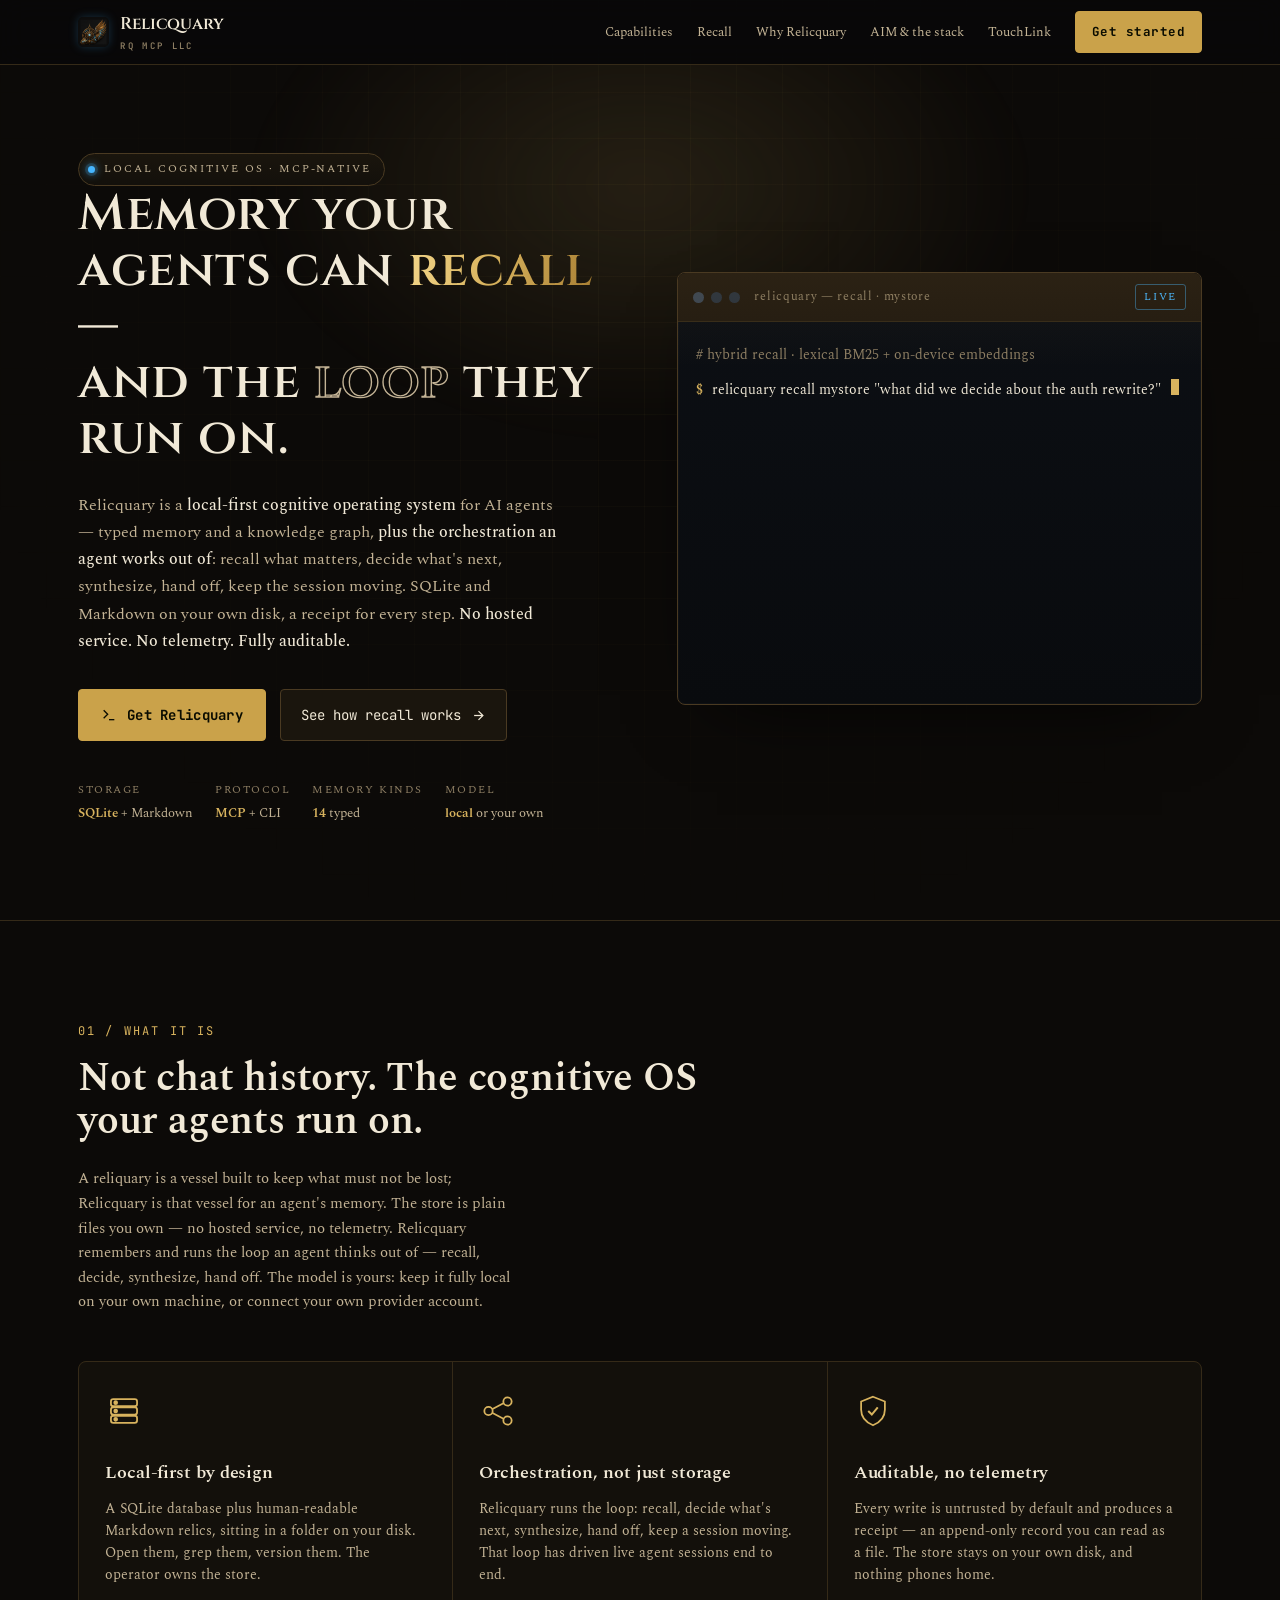
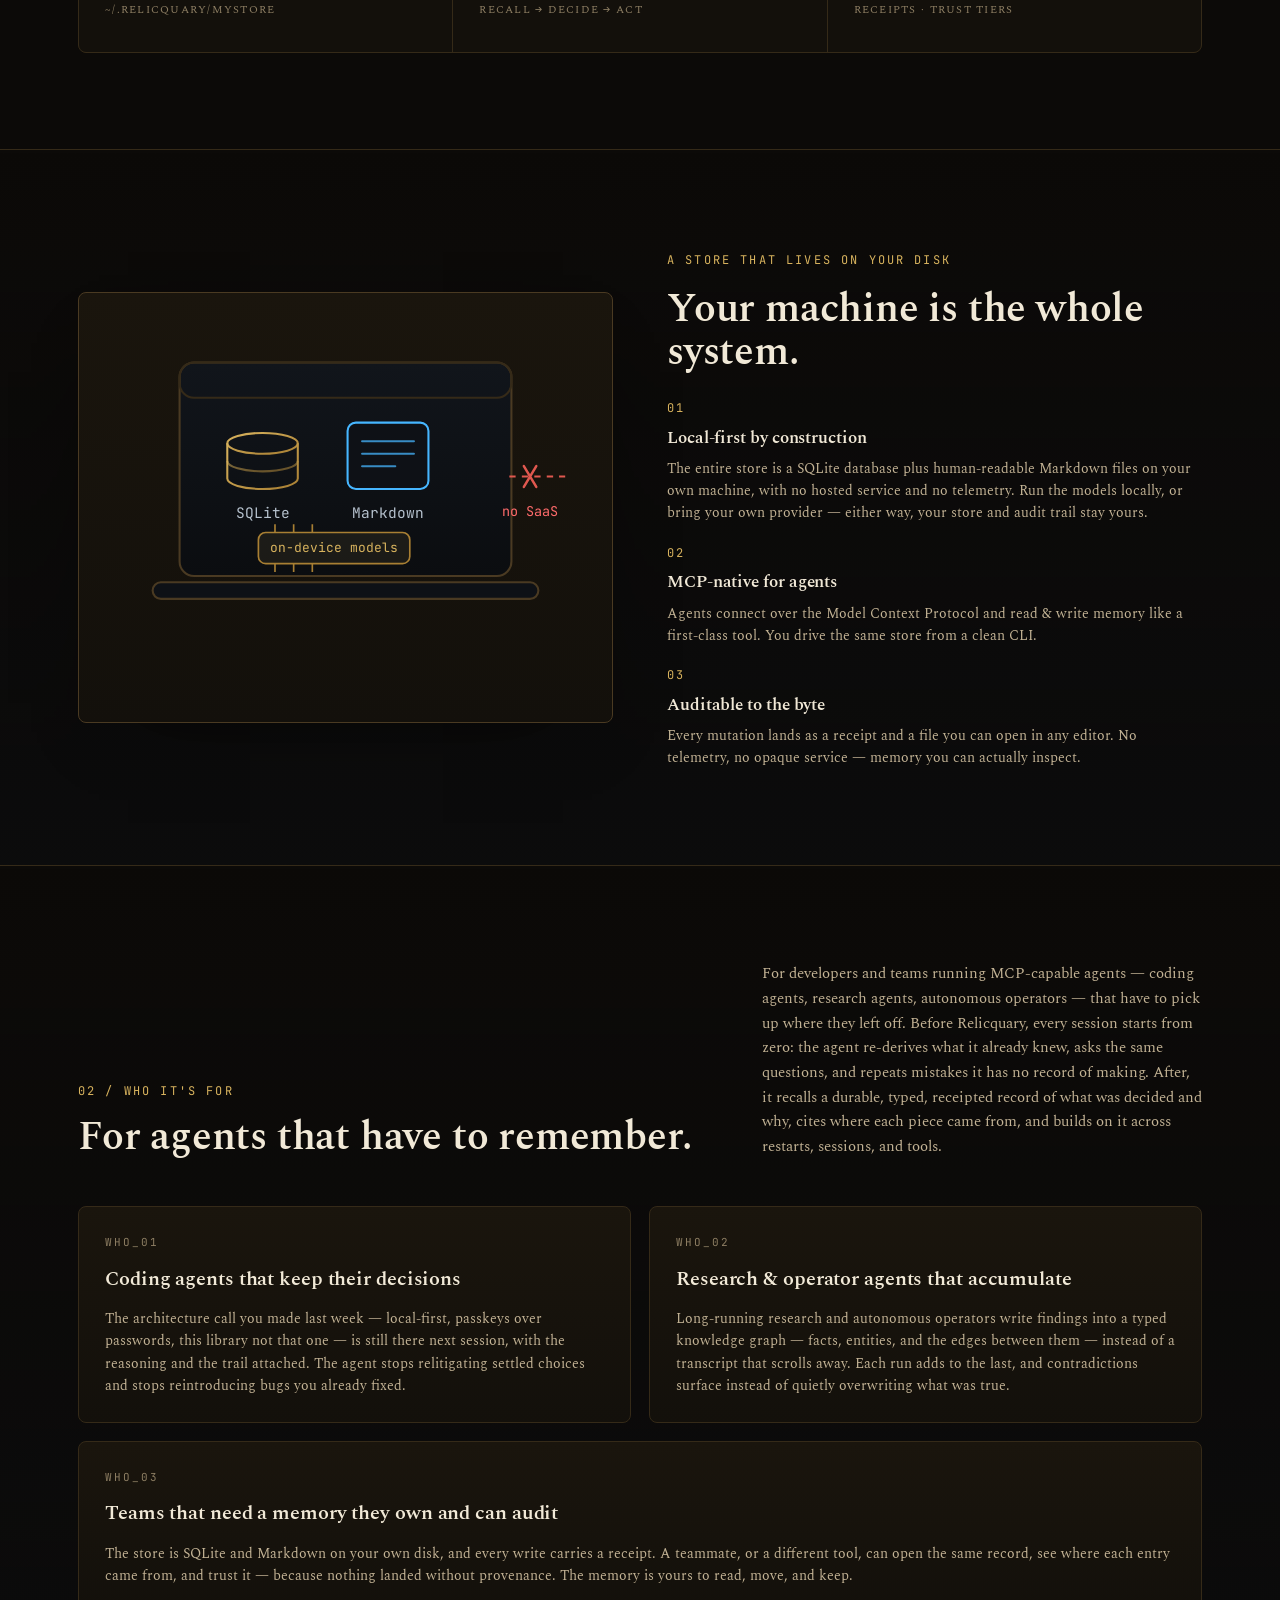
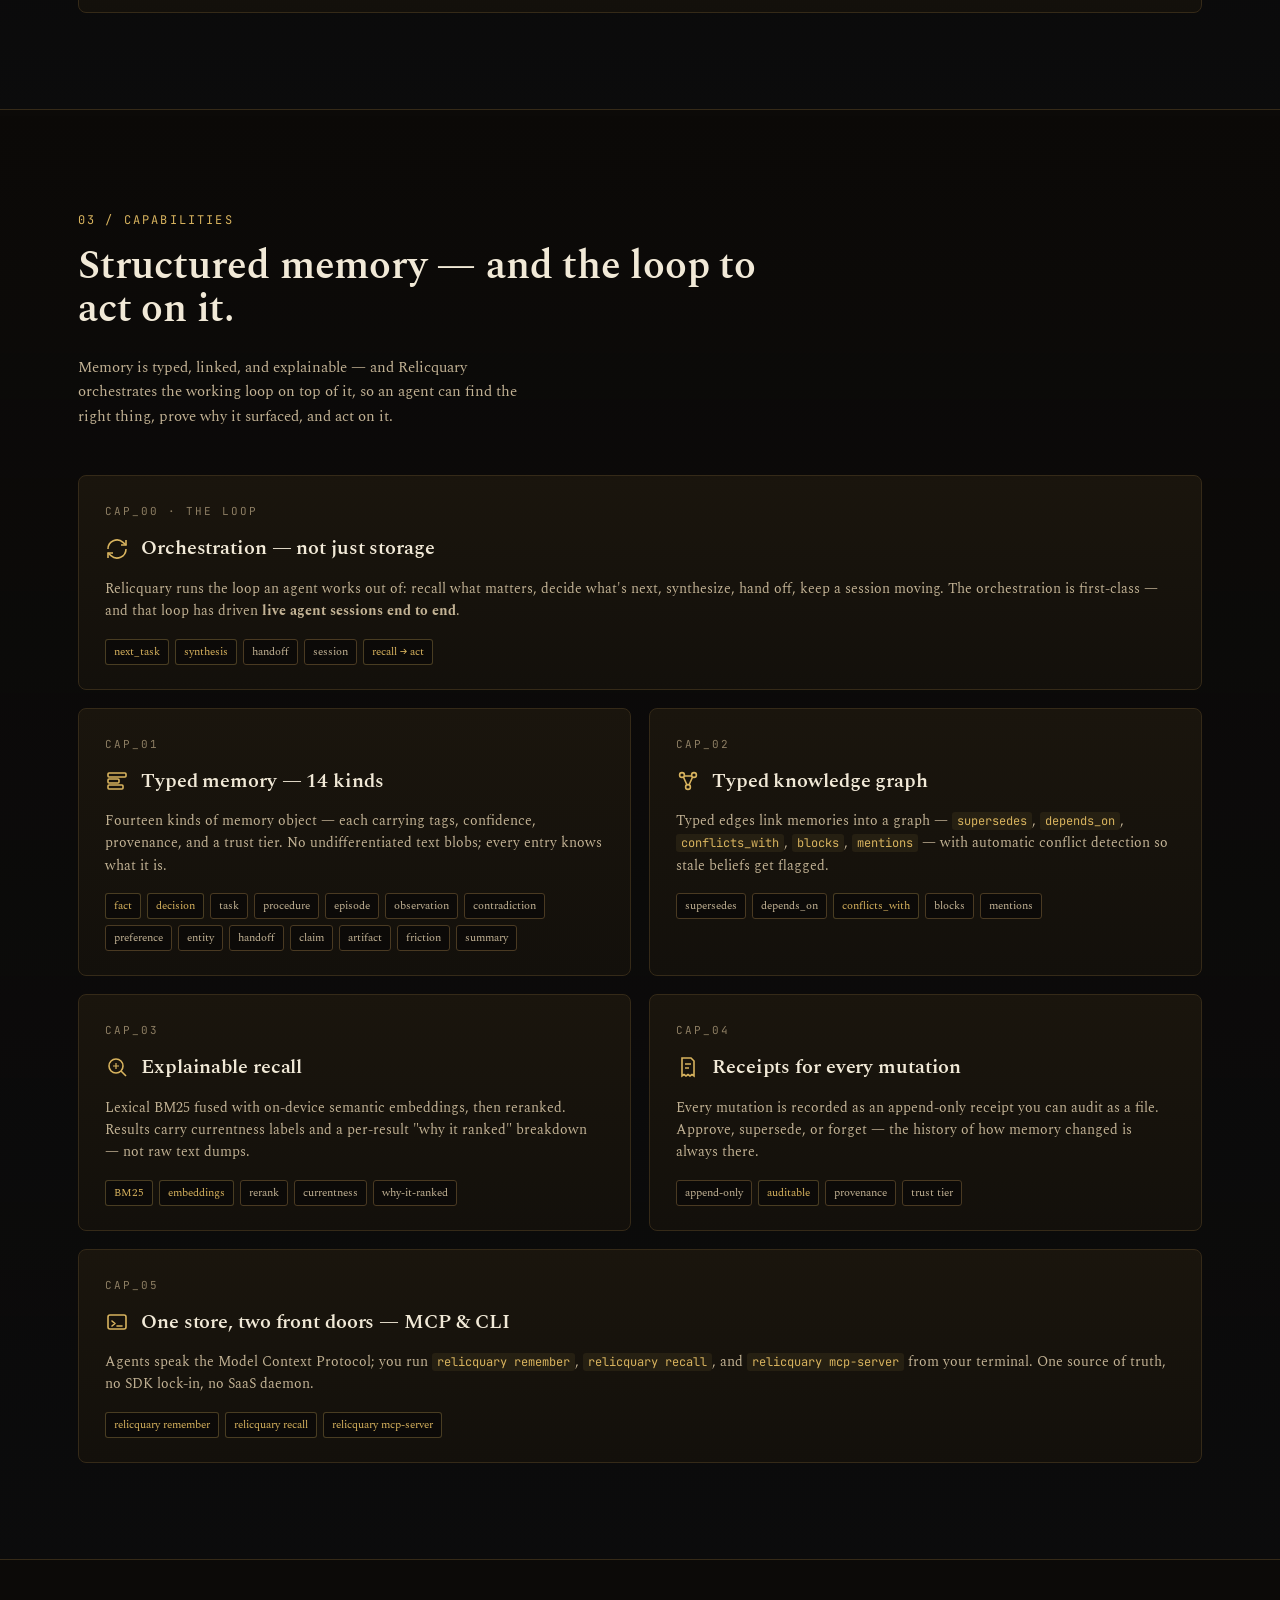
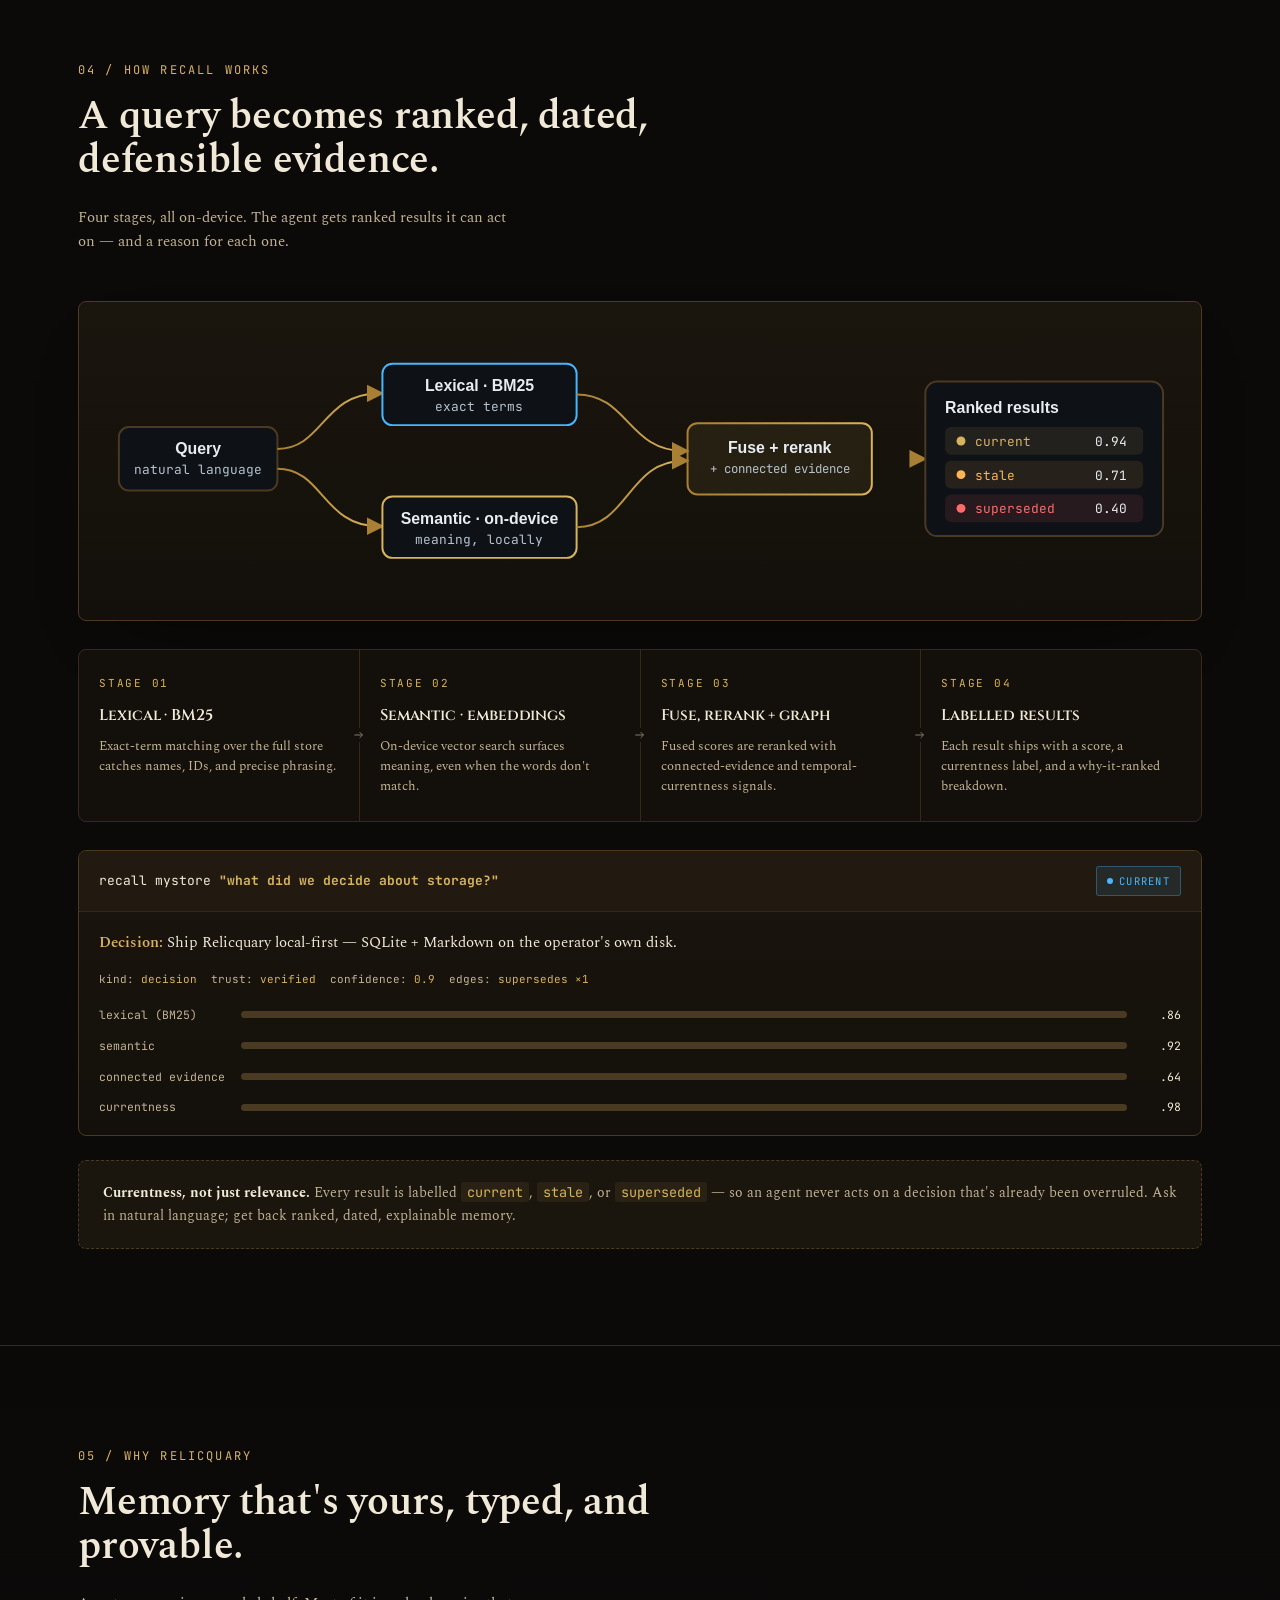
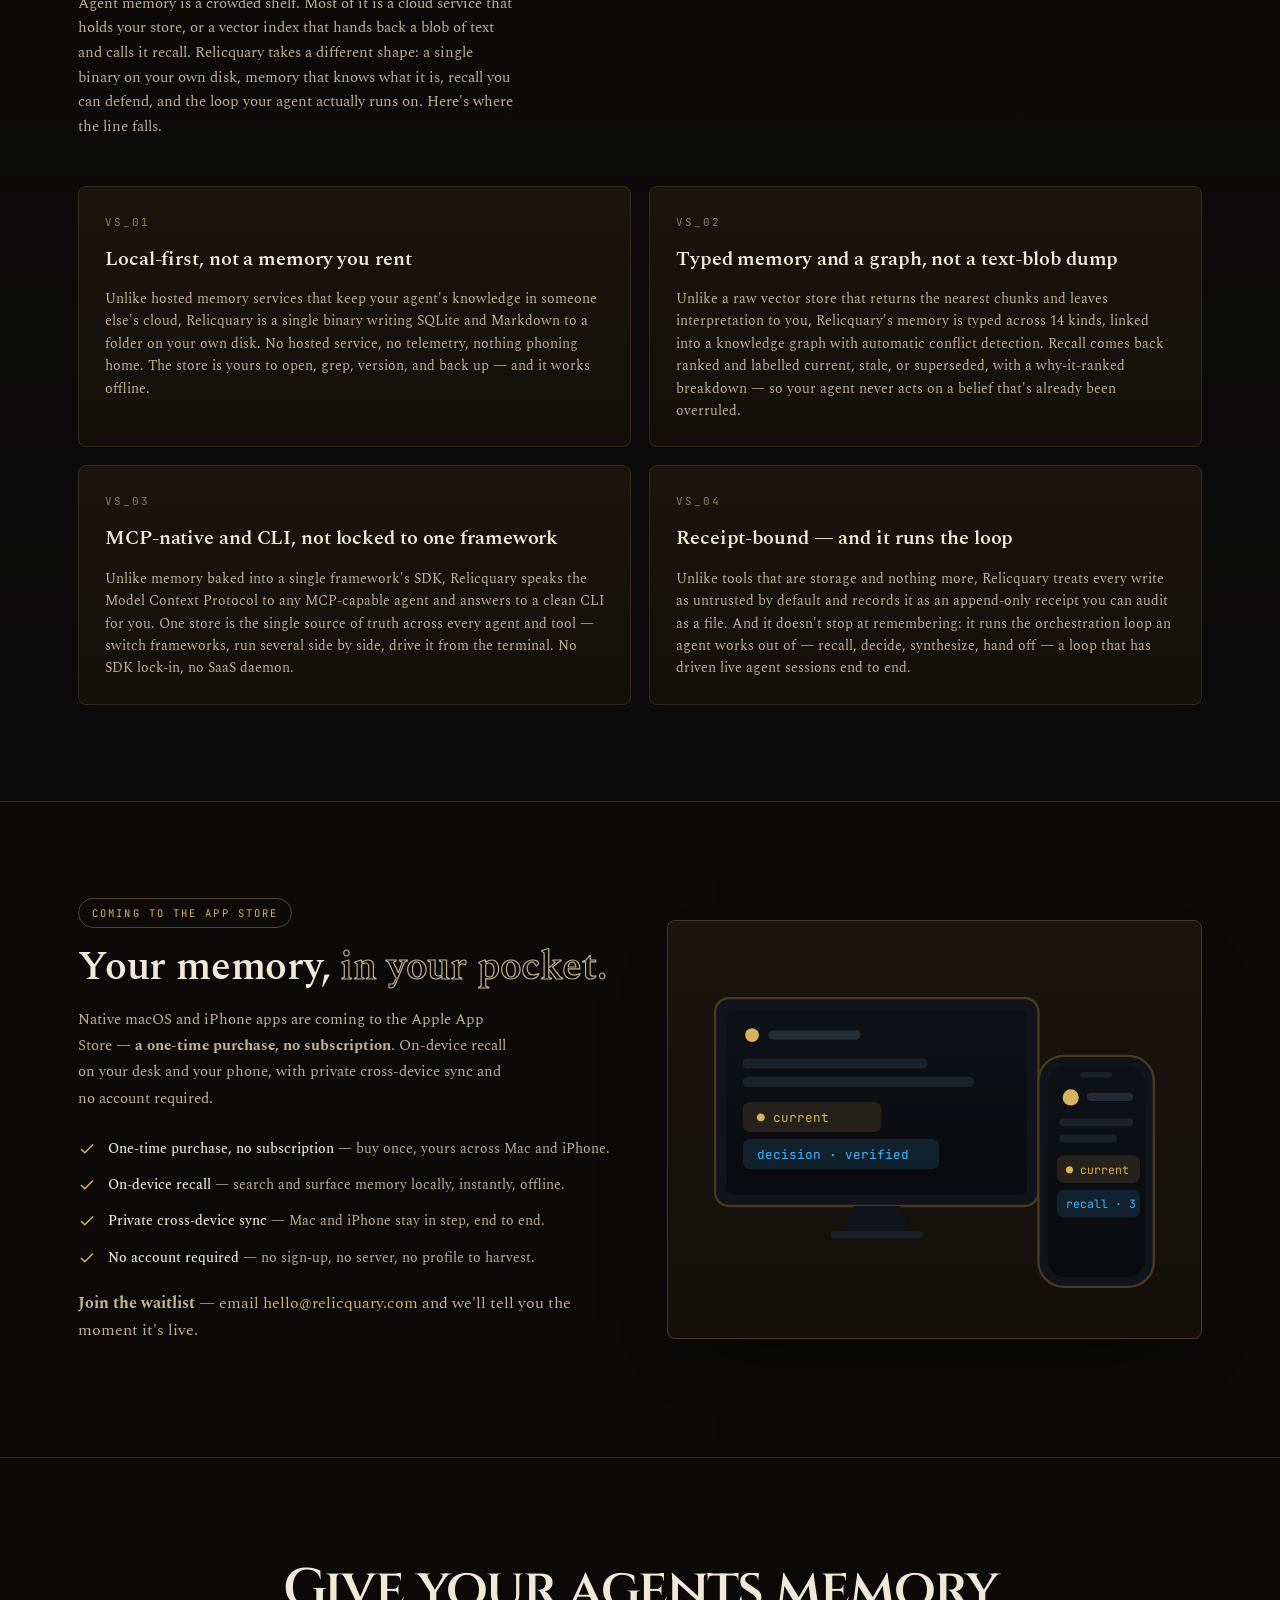
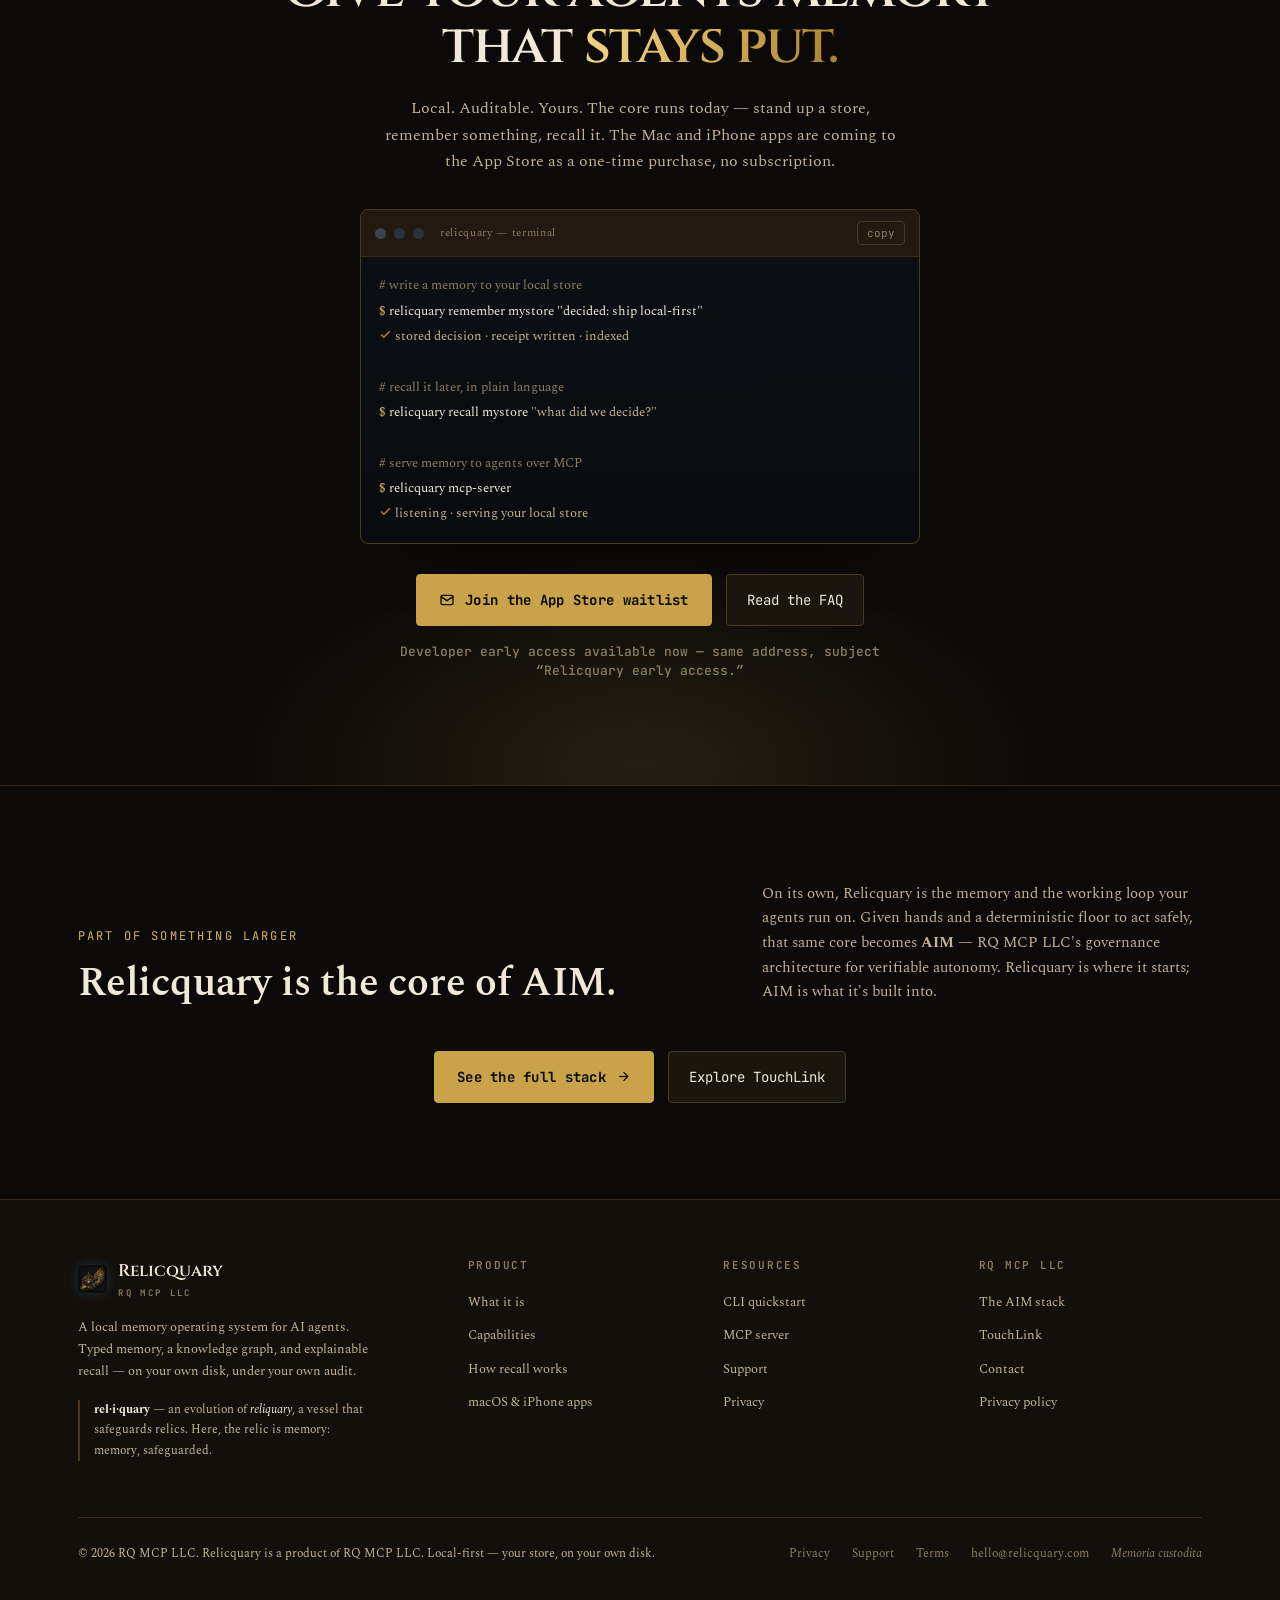
==== index.html @ d31cc499 "Reorder relicquary.com nav — AIM & the stack above TouchLink (matches footer ordering) Co-Authored-B" ====
<!DOCTYPE html>
<html lang="en" class="no-js">
<head>
<meta charset="UTF-8" />
<meta name="viewport" content="width=device-width, initial-scale=1.0" />
<title>Relicquary — local-first memory OS for agents | RQ MCP</title>
<meta name="description" content="Durable typed memory, a knowledge graph, and the orchestration an agent works out of — stored as SQLite and Markdown on your own machine. By RQ MCP LLC." />
<meta name="theme-color" content="#070809" />
<link rel="canonical" href="https://relicquary.com/" />
<meta property="og:type" content="website" />
<meta property="og:url" content="https://relicquary.com/" />
<meta property="og:title" content="Relicquary — local-first memory OS for AI agents" />
<meta property="og:description" content="Typed memory, a knowledge graph, and explainable recall an agent works out of — on your own disk, under your own audit. Coming to the App Store." />
<meta property="og:image" content="https://relicquary.com/assets/brand/og-card.png" />
<meta name="twitter:card" content="summary_large_image" />
<link rel="icon" href="assets/brand/favicon.ico" sizes="any" />
<link rel="icon" type="image/png" href="assets/brand/favicon-32.png" sizes="32x32" />
<link rel="apple-touch-icon" href="assets/brand/apple-touch-icon.png" />
<link rel="preconnect" href="https://fonts.googleapis.com" />
<link rel="preconnect" href="https://fonts.gstatic.com" crossorigin />
<link href="https://fonts.googleapis.com/css2?family=Cinzel:wght@500;600;700&family=Spectral:wght@400;500;600;700&family=JetBrains+Mono:wght@400;500;600;700&display=swap" rel="stylesheet" />
<link rel="stylesheet" href="assets/styles.css" />
<script>document.documentElement.className = document.documentElement.className.replace('no-js','js');</script>
</head>
<body>

<a href="#main" class="skip">Skip to content</a>

<!-- ===== shared inline SVG gradient defs (dark palette) ===== -->
<svg width="0" height="0" style="position:absolute" aria-hidden="true" focusable="false">
  <defs>
    <linearGradient id="signalLine" x1="0" y1="0" x2="1" y2="1">
      <stop offset="0" stop-color="#d8b35e"/><stop offset="1" stop-color="#a87f33"/>
    </linearGradient>
    <linearGradient id="markG" x1="3" y1="3" x2="29" y2="29" gradientUnits="userSpaceOnUse">
      <stop stop-color="#d8b35e"/><stop offset="1" stop-color="#a87f33"/>
    </linearGradient>
  </defs>
</svg>

<!-- NAV -->
<header class="nav" id="topnav">
  <div class="nav-inner">
    <a class="brand" href="index.html" aria-label="Relicquary home">
      <img class="mark" src="assets/brand/relicquary-mark.png" alt="" />
      <span>Relicquary<small>RQ MCP LLC</small></span>
    </a>
    <nav class="nav-links" id="navlinks" aria-label="Primary">
      <a href="#caps">Capabilities</a>
      <a href="#recall">Recall</a>
      <a href="#why">Why Relicquary</a>
      <a href="stack.html">AIM &amp; the stack</a>
      <a href="touchlink.html">TouchLink</a>
      <a class="nav-cta" href="#cta">Get started</a>
    </nav>
    <button class="nav-toggle" aria-label="Toggle menu" aria-expanded="false" aria-controls="navlinks" id="navToggle">
      <svg width="18" height="18" viewBox="0 0 24 24" fill="none" stroke="currentColor" stroke-width="2" aria-hidden="true"><line x1="3" y1="7" x2="21" y2="7"/><line x1="3" y1="12" x2="21" y2="12"/><line x1="3" y1="17" x2="21" y2="17"/></svg>
    </button>
  </div>
</header>

<main id="main">

<!-- HERO (rendered visible immediately — not gated by scroll-reveal) -->
<header class="hero">
  <div class="hero-glow" aria-hidden="true"></div>
  <div class="wrap hero-grid">
    <div class="hero-copy">
      <div class="eyebrow"><span class="dot" aria-hidden="true"></span><span>Local cognitive OS · MCP-native</span></div>
      <h1 class="hero-title">Memory your agents can <span class="signal">recall</span> —<br>and the <span class="stroke">loop</span> they run on.</h1>
      <p class="hero-sub">Relicquary is a <b>local-first cognitive operating system</b> for AI agents — typed memory and a knowledge graph, <b>plus the orchestration an agent works out of</b>: recall what matters, decide what's next, synthesize, hand off, keep the session moving. SQLite and Markdown on your own disk, a receipt for every step. <b>No hosted service. No telemetry. Fully auditable.</b></p>
      <div class="hero-actions">
        <a class="btn-primary" href="#cta">
          <svg width="16" height="16" viewBox="0 0 24 24" fill="none" stroke="currentColor" stroke-width="2" aria-hidden="true"><polyline points="4 17 10 11 4 5"/><line x1="12" y1="19" x2="20" y2="19"/></svg>
          Get Relicquary
        </a>
        <a class="btn-ghost" href="#recall">
          See how recall works
          <svg width="15" height="15" viewBox="0 0 24 24" fill="none" stroke="currentColor" stroke-width="2" aria-hidden="true"><line x1="5" y1="12" x2="19" y2="12"/><polyline points="12 5 19 12 12 19"/></svg>
        </a>
      </div>
      <div class="hero-meta">
        <div class="item"><span class="k">Storage</span><span class="v"><b>SQLite</b> + Markdown</span></div>
        <div class="item"><span class="k">Protocol</span><span class="v"><b>MCP</b> + CLI</span></div>
        <div class="item"><span class="k">Memory kinds</span><span class="v"><b>14</b> typed</span></div>
        <div class="item"><span class="k">Model</span><span class="v"><b>local</b> or your own</span></div>
      </div>
    </div>

    <!-- INTERACTIVE TERMINAL -->
    <div class="terminal" role="img" aria-label="A live demonstration: the command 'relicquary recall' runs a natural-language query, then ranked typed-memory results appear with relevance scores, currentness labels, and a why-it-ranked breakdown.">
      <div class="term-bar">
        <div class="term-dots" aria-hidden="true"><i></i><i></i><i></i></div>
        <span class="term-title">relicquary — recall · mystore</span>
        <span class="term-tag">live</span>
      </div>
      <div class="term-body">
        <div class="term-comment"># hybrid recall · lexical BM25 + on-device embeddings</div>
        <div class="term-line"><span class="prompt">$</span><span class="cmd" id="typedCmd"></span><span class="cursor" id="cursor" aria-hidden="true"></span></div>
        <div class="results" id="results" aria-live="polite"></div>
      </div>
    </div>
  </div>
</header>

<!-- WHAT IT IS -->
<section class="whatis" id="whatis">
  <div class="wrap">
    <div class="sec-head reveal">
      <div>
        <span class="index">01 / WHAT IT IS</span>
        <h2>Not chat history. The cognitive OS your agents run on.</h2>
      </div>
      <p>A reliquary is a vessel built to keep what must not be lost; Relicquary is that vessel for an agent's memory. The store is plain files you own — no hosted service, no telemetry. Relicquary remembers and runs the loop an agent thinks out of — recall, decide, synthesize, hand off. The model is yours: keep it fully local on your own machine, or connect your own provider account.</p>
    </div>
    <div class="pillars reveal">
      <div class="pillar">
        <svg class="ic" viewBox="0 0 32 32" fill="none" stroke="currentColor" stroke-width="1.5" aria-hidden="true">
          <rect x="5" y="6" width="22" height="6" rx="2"/><rect x="5" y="13" width="22" height="6" rx="2"/><rect x="5" y="20" width="22" height="6" rx="2"/>
          <circle cx="9" cy="9" r="1.2" fill="currentColor"/><circle cx="9" cy="16" r="1.2" fill="currentColor"/><circle cx="9" cy="23" r="1.2" fill="currentColor"/>
        </svg>
        <h3>Local-first by design</h3>
        <p>A SQLite database plus human-readable Markdown relics, sitting in a folder on your disk. Open them, grep them, version them. The operator owns the store.</p>
        <span class="tag">~/.relicquary/mystore</span>
      </div>
      <div class="pillar">
        <svg class="ic" viewBox="0 0 32 32" fill="none" stroke="currentColor" stroke-width="1.5" aria-hidden="true">
          <circle cx="8" cy="16" r="3.5"/><circle cx="24" cy="8" r="3.5"/><circle cx="24" cy="24" r="3.5"/>
          <path d="M11 14.5 L21 9.2 M11 17.5 L21 22.8"/>
        </svg>
        <h3>Orchestration, not just storage</h3>
        <p>Relicquary runs the loop: recall, decide what's next, synthesize, hand off, keep a session moving. That loop has driven live agent sessions end to end.</p>
        <span class="tag">recall → decide → act</span>
      </div>
      <div class="pillar">
        <svg class="ic" viewBox="0 0 32 32" fill="none" stroke="currentColor" stroke-width="1.5" aria-hidden="true">
          <path d="M16 4 L26 8 V15 C26 22 21 26 16 28 C11 26 6 22 6 15 V8 Z"/>
          <path d="M12 16 l3 3 l5 -6" stroke-width="1.7"/>
        </svg>
        <h3>Auditable, no telemetry</h3>
        <p>Every write is untrusted by default and produces a receipt — an append-only record you can read as a file. The store stays on your own disk, and nothing phones home.</p>
        <span class="tag">receipts · trust tiers</span>
      </div>
    </div>
  </div>
</section>

<!-- LOCAL-FIRST DIAGRAM (adapted from v4 "everything stays on your machine") -->
<section class="local" id="local">
  <div class="wrap">
    <div class="local-grid">
      <div class="reveal">
        <div class="diagram-card">
          <svg viewBox="0 0 460 360" role="img" aria-labelledby="machine-t machine-d">
            <title id="machine-t">Everything stays on your machine</title>
            <desc id="machine-d">A diagram of one laptop containing the SQLite database, Markdown relics, and on-device models, with the connection to the cloud severed — nothing leaves the device.</desc>
            <defs>
              <linearGradient id="lapDark" x1="0" y1="0" x2="0" y2="1">
                <stop offset="0" stop-color="#11151b"/><stop offset="1" stop-color="#0b0d10"/>
              </linearGradient>
            </defs>
            <!-- laptop -->
            <rect x="70" y="40" width="320" height="206" rx="14" fill="url(#lapDark)" stroke="var(--line-2)" stroke-width="2"/>
            <rect x="70" y="40" width="320" height="34" rx="14" fill="none" stroke="var(--line)" stroke-width="2"/>
            <rect x="44" y="252" width="372" height="16" rx="8" fill="#0e1116" stroke="var(--line-2)" stroke-width="2"/>
            <!-- DB -->
            <g>
              <ellipse cx="150" cy="118" rx="34" ry="10" fill="none" stroke="url(#signalLine)" stroke-width="2"/>
              <path d="M116 118v34c0 5.5 15 10 34 10s34-4.5 34-10v-34" fill="none" stroke="url(#signalLine)" stroke-width="2"/>
              <path d="M116 135c0 5.5 15 10 34 10s34-4.5 34-10" fill="none" stroke="url(#signalLine)" stroke-width="2" opacity=".55"/>
              <text x="150" y="190" text-anchor="middle" font-family="JetBrains Mono, monospace" font-size="14" fill="#b6c2ce">SQLite</text>
            </g>
            <!-- Markdown -->
            <g>
              <rect x="232" y="98" width="78" height="64" rx="8" fill="#0e1116" stroke="var(--cyan)" stroke-width="2"/>
              <path d="M246 116h50M246 128h50M246 140h32" stroke="var(--cyan)" stroke-width="2" stroke-linecap="round" opacity=".75"/>
              <text x="271" y="190" text-anchor="middle" font-family="JetBrains Mono, monospace" font-size="14" fill="#b6c2ce">Markdown</text>
            </g>
            <!-- model chip -->
            <g>
              <rect x="146" y="204" width="146" height="30" rx="7" fill="rgba(216,179,94,.08)" stroke="var(--signal-dim)" stroke-width="1.6"/>
              <path d="M162 204v-8M180 204v-8M198 204v-8M162 234v8M180 234v8M198 234v8" stroke="var(--signal-dim)" stroke-width="1.6"/>
              <text x="219" y="223" text-anchor="middle" font-family="JetBrains Mono, monospace" font-size="12.5" fill="#d8b35e">on-device models</text>
            </g>
            <!-- severed cloud connection -->
            <g>
              <path d="M388 150c40 0 40 0 56 0" stroke="var(--red)" stroke-width="2" stroke-dasharray="6 6"/>
              <path d="M414 140l-12 20M402 140l12 20" stroke="var(--red)" stroke-width="2.4" stroke-linecap="round"/>
              <text x="408" y="188" text-anchor="middle" font-family="JetBrains Mono, monospace" font-size="13" fill="#ff6b6b">no SaaS</text>
            </g>
          </svg>
        </div>
      </div>
      <div class="local-copy reveal d1">
        <span class="index">A STORE THAT LIVES ON YOUR DISK</span>
        <h2 style="margin-top:14px">Your machine is the whole system.</h2>
        <ul class="local-list">
          <li>
            <span class="pn">01</span>
            <h3>Local-first by construction</h3>
            <p>The entire store is a SQLite database plus human-readable Markdown files on your own machine, with no hosted service and no telemetry. Run the models locally, or bring your own provider — either way, your store and audit trail stay yours.</p>
          </li>
          <li>
            <span class="pn">02</span>
            <h3>MCP-native for agents</h3>
            <p>Agents connect over the Model Context Protocol and read &amp; write memory like a first-class tool. You drive the same store from a clean CLI.</p>
          </li>
          <li>
            <span class="pn">03</span>
            <h3>Auditable to the byte</h3>
            <p>Every mutation lands as a receipt and a file you can open in any editor. No telemetry, no opaque service — memory you can actually inspect.</p>
          </li>
        </ul>
      </div>
    </div>
  </div>
</section>

<!-- WHO IT'S FOR -->
<section class="caps" id="who">
  <div class="wrap">
    <div class="sec-head reveal">
      <div>
        <span class="index">02 / WHO IT'S FOR</span>
        <h2>For agents that have to remember.</h2>
      </div>
      <p>For developers and teams running MCP-capable agents — coding agents, research agents, autonomous operators — that have to pick up where they left off. Before Relicquary, every session starts from zero: the agent re-derives what it already knew, asks the same questions, and repeats mistakes it has no record of making. After, it recalls a durable, typed, receipted record of what was decided and why, cites where each piece came from, and builds on it across restarts, sessions, and tools.</p>
    </div>
    <div class="cap-grid">
      <article class="cap reveal">
        <div class="cap-num">WHO_01</div>
        <h3>Coding agents that keep their decisions</h3>
        <p>The architecture call you made last week — local-first, passkeys over passwords, this library not that one — is still there next session, with the reasoning and the trail attached. The agent stops relitigating settled choices and stops reintroducing bugs you already fixed.</p>
      </article>
      <article class="cap reveal d1">
        <div class="cap-num">WHO_02</div>
        <h3>Research &amp; operator agents that accumulate</h3>
        <p>Long-running research and autonomous operators write findings into a typed knowledge graph — facts, entities, and the edges between them — instead of a transcript that scrolls away. Each run adds to the last, and contradictions surface instead of quietly overwriting what was true.</p>
      </article>
      <article class="cap reveal" style="grid-column:1 / -1">
        <div class="cap-num">WHO_03</div>
        <h3>Teams that need a memory they own and can audit</h3>
        <p>The store is SQLite and Markdown on your own disk, and every write carries a receipt. A teammate, or a different tool, can open the same record, see where each entry came from, and trust it — because nothing landed without provenance. The memory is yours to read, move, and keep.</p>
      </article>
    </div>
  </div>
</section>

<!-- CAPABILITIES -->
<section class="caps" id="caps">
  <div class="wrap">
    <div class="sec-head reveal">
      <div>
        <span class="index">03 / CAPABILITIES</span>
        <h2>Structured memory — and the loop to act on it.</h2>
      </div>
      <p>Memory is typed, linked, and explainable — and Relicquary orchestrates the working loop on top of it, so an agent can find the right thing, prove why it surfaced, and act on it.</p>
    </div>
    <div class="cap-grid">
      <article class="cap reveal" style="grid-column:1 / -1">
        <div class="cap-num">CAP_00 · THE LOOP</div>
        <h3><svg class="ci" viewBox="0 0 24 24" fill="none" stroke="currentColor" stroke-width="1.6" aria-hidden="true"><path d="M3 12a9 9 0 0 1 15-6.7L21 8"/><path d="M21 12a9 9 0 0 1-15 6.7L3 16"/><polyline points="21 3 21 8 16 8"/><polyline points="3 21 3 16 8 16"/></svg>Orchestration — not just storage</h3>
        <p>Relicquary runs the loop an agent works out of: recall what matters, decide what's next, synthesize, hand off, keep a session moving. The orchestration is first-class — and that loop has driven <b>live agent sessions end to end</b>.</p>
        <div class="kinds">
          <span class="hl">next_task</span><span class="hl">synthesis</span><span>handoff</span><span>session</span><span class="hl">recall → act</span>
        </div>
      </article>
      <article class="cap reveal">
        <div class="cap-num">CAP_01</div>
        <h3><svg class="ci" viewBox="0 0 24 24" fill="none" stroke="currentColor" stroke-width="1.6" aria-hidden="true"><rect x="3" y="4" width="18" height="4" rx="1"/><rect x="3" y="10" width="11" height="4" rx="1"/><rect x="3" y="16" width="15" height="4" rx="1"/></svg>Typed memory — 14 kinds</h3>
        <p>Fourteen kinds of memory object — each carrying tags, confidence, provenance, and a trust tier. No undifferentiated text blobs; every entry knows what it is.</p>
        <div class="kinds">
          <span class="hl">fact</span><span class="hl">decision</span><span>task</span><span>procedure</span><span>episode</span><span>observation</span><span>contradiction</span><span>preference</span><span>entity</span><span>handoff</span><span>claim</span><span>artifact</span><span>friction</span><span>summary</span>
        </div>
      </article>
      <article class="cap reveal d1">
        <div class="cap-num">CAP_02</div>
        <h3><svg class="ci" viewBox="0 0 24 24" fill="none" stroke="currentColor" stroke-width="1.6" aria-hidden="true"><circle cx="6" cy="6" r="2.4"/><circle cx="18" cy="6" r="2.4"/><circle cx="12" cy="18" r="2.4"/><path d="M8 7 L16 7 M7.4 8 L11 16 M16.6 8 L13 16"/></svg>Typed knowledge graph</h3>
        <p>Typed edges link memories into a graph — <code>supersedes</code>, <code>depends_on</code>, <code>conflicts_with</code>, <code>blocks</code>, <code>mentions</code> — with automatic conflict detection so stale beliefs get flagged.</p>
        <div class="kinds">
          <span>supersedes</span><span>depends_on</span><span class="hl">conflicts_with</span><span>blocks</span><span>mentions</span>
        </div>
      </article>
      <article class="cap reveal">
        <div class="cap-num">CAP_03</div>
        <h3><svg class="ci" viewBox="0 0 24 24" fill="none" stroke="currentColor" stroke-width="1.6" aria-hidden="true"><circle cx="11" cy="11" r="7"/><line x1="16" y1="16" x2="21" y2="21"/><path d="M8 11 h6 M11 8 v6" stroke-width="1.2"/></svg>Explainable recall</h3>
        <p>Lexical BM25 fused with on-device semantic embeddings, then reranked. Results carry currentness labels and a per-result "why it ranked" breakdown — not raw text dumps.</p>
        <div class="kinds">
          <span class="hl">BM25</span><span class="hl">embeddings</span><span>rerank</span><span>currentness</span><span>why-it-ranked</span>
        </div>
      </article>
      <article class="cap reveal d1">
        <div class="cap-num">CAP_04</div>
        <h3><svg class="ci" viewBox="0 0 24 24" fill="none" stroke="currentColor" stroke-width="1.6" aria-hidden="true"><path d="M6 3 h9 l3 3 v15 l-2 -1.4 -2 1.4 -2 -1.4 -2 1.4 -2 -1.4 -2 1.4 Z"/><line x1="9" y1="9" x2="15" y2="9"/><line x1="9" y1="13" x2="13" y2="13"/></svg>Receipts for every mutation</h3>
        <p>Every mutation is recorded as an append-only receipt you can audit as a file. Approve, supersede, or forget — the history of how memory changed is always there.</p>
        <div class="kinds">
          <span>append-only</span><span class="hl">auditable</span><span>provenance</span><span>trust tier</span>
        </div>
      </article>
      <article class="cap reveal" style="grid-column:1 / -1">
        <div class="cap-num">CAP_05</div>
        <h3><svg class="ci" viewBox="0 0 24 24" fill="none" stroke="currentColor" stroke-width="1.6" aria-hidden="true"><rect x="3" y="5" width="18" height="14" rx="2"/><path d="M7 11l3 2.5-3 2.5M12 16h5" stroke-linecap="round" stroke-linejoin="round"/></svg>One store, two front doors — MCP &amp; CLI</h3>
        <p>Agents speak the Model Context Protocol; you run <code>relicquary remember</code>, <code>relicquary recall</code>, and <code>relicquary mcp-server</code> from your terminal. One source of truth, no SDK lock-in, no SaaS daemon.</p>
        <div class="kinds">
          <span class="hl">relicquary remember</span><span class="hl">relicquary recall</span><span class="hl">relicquary mcp-server</span>
        </div>
      </article>
    </div>
  </div>
</section>

<!-- HOW RECALL WORKS -->
<section class="recall" id="recall">
  <div class="wrap">
    <div class="sec-head reveal">
      <div>
        <span class="index">04 / HOW RECALL WORKS</span>
        <h2>A query becomes ranked, dated, defensible evidence.</h2>
      </div>
      <p>Four stages, all on-device. The agent gets ranked results it can act on — and a reason for each one.</p>
    </div>

    <!-- v4-adapted recall pipeline flowchart, dark palette -->
    <!-- Wide horizontal flowchart: shown >=620px. Hidden + aria-hidden on phones,
         where the legible vertical SVG below + the STAGE 01-04 grid carry the same content. -->
    <div class="pipe-figure pipe-wide reveal">
      <svg viewBox="0 0 1080 260" role="img" aria-labelledby="pipe-t pipe-d">
        <title id="pipe-t">The recall pipeline</title>
        <desc id="pipe-d">A natural-language query fans out to lexical BM25 search and on-device semantic embeddings, the results are fused and reranked, and each result is returned with a why-it-ranked explanation and a currentness label of current, stale, or superseded.</desc>
        <defs>
          <linearGradient id="pgDark" x1="0" y1="0" x2="1" y2="0">
            <stop offset="0" stop-color="#a87f33"/><stop offset="1" stop-color="#d8b35e"/>
          </linearGradient>
          <marker id="ahDark" markerWidth="9" markerHeight="9" refX="6" refY="4.5" orient="auto">
            <path d="M0 0L9 4.5L0 9z" fill="#a87f33"/>
          </marker>
        </defs>
        <!-- query -->
        <g>
          <rect x="14" y="96" width="160" height="64" rx="10" fill="#0e1116" stroke="var(--line-2)" stroke-width="2"/>
          <text x="94" y="123" text-anchor="middle" font-family="Space Grotesk, sans-serif" font-size="16" font-weight="600" fill="#e8edf2">Query</text>
          <text x="94" y="143" text-anchor="middle" font-family="JetBrains Mono, monospace" font-size="13" fill="#b6c2ce">natural language</text>
        </g>
        <path d="M174 118 C 220 118 220 62 276 62" fill="none" stroke="url(#pgDark)" stroke-width="2" marker-end="url(#ahDark)"/>
        <path d="M174 138 C 220 138 220 196 276 196" fill="none" stroke="url(#pgDark)" stroke-width="2" marker-end="url(#ahDark)"/>
        <!-- BM25 -->
        <g>
          <rect x="280" y="32" width="196" height="62" rx="10" fill="#0e1116" stroke="var(--cyan)" stroke-width="2"/>
          <text x="378" y="60" text-anchor="middle" font-family="Space Grotesk, sans-serif" font-size="16" font-weight="600" fill="#e8edf2">Lexical · BM25</text>
          <text x="378" y="80" text-anchor="middle" font-family="JetBrains Mono, monospace" font-size="13" fill="#b6c2ce">exact terms</text>
        </g>
        <!-- embeddings -->
        <g>
          <rect x="280" y="166" width="196" height="62" rx="10" fill="#0e1116" stroke="var(--signal)" stroke-width="2"/>
          <text x="378" y="194" text-anchor="middle" font-family="Space Grotesk, sans-serif" font-size="16" font-weight="600" fill="#e8edf2">Semantic · on-device</text>
          <text x="378" y="214" text-anchor="middle" font-family="JetBrains Mono, monospace" font-size="13" fill="#b6c2ce">meaning, locally</text>
        </g>
        <path d="M476 63 C 528 63 528 120 584 120" fill="none" stroke="url(#pgDark)" stroke-width="2" marker-end="url(#ahDark)"/>
        <path d="M476 197 C 528 197 528 130 584 130" fill="none" stroke="url(#pgDark)" stroke-width="2" marker-end="url(#ahDark)"/>
        <!-- fuse -->
        <g>
          <rect x="588" y="92" width="186" height="72" rx="10" fill="rgba(216,179,94,.08)" stroke="url(#pgDark)" stroke-width="2"/>
          <text x="681" y="122" text-anchor="middle" font-family="Space Grotesk, sans-serif" font-size="16" font-weight="600" fill="#e8edf2">Fuse + rerank</text>
          <text x="681" y="142" text-anchor="middle" font-family="JetBrains Mono, monospace" font-size="12.5" fill="#b6c2ce">+ connected evidence</text>
        </g>
        <path d="M774 128 C 800 128 800 128 824 128" fill="none" stroke="url(#pgDark)" stroke-width="2" marker-end="url(#ahDark)"/>
        <!-- ranked, currentness-labelled results -->
        <g>
          <rect x="828" y="50" width="240" height="156" rx="12" fill="#0e1116" stroke="var(--line-2)" stroke-width="2"/>
          <text x="848" y="82" font-family="Space Grotesk, sans-serif" font-size="16" font-weight="600" fill="#e8edf2">Ranked results</text>
          <rect x="848" y="96" width="200" height="28" rx="6" fill="rgba(216,179,94,.1)"/>
          <circle cx="864" cy="110" r="4.5" fill="#d8b35e"/>
          <text x="878" y="115" font-family="JetBrains Mono, monospace" font-size="13" fill="#d8b35e">current</text>
          <text x="1032" y="115" text-anchor="end" font-family="JetBrains Mono, monospace" font-size="13" fill="#e8edf2">0.94</text>
          <rect x="848" y="130" width="200" height="28" rx="6" fill="rgba(255,180,84,.1)"/>
          <circle cx="864" cy="144" r="4.5" fill="#ffb454"/>
          <text x="878" y="149" font-family="JetBrains Mono, monospace" font-size="13" fill="#ffb454">stale</text>
          <text x="1032" y="149" text-anchor="end" font-family="JetBrains Mono, monospace" font-size="13" fill="#e8edf2">0.71</text>
          <rect x="848" y="164" width="200" height="28" rx="6" fill="rgba(255,107,107,.1)"/>
          <circle cx="864" cy="178" r="4.5" fill="#ff6b6b"/>
          <text x="878" y="183" font-family="JetBrains Mono, monospace" font-size="13" fill="#ff6b6b">superseded</text>
          <text x="1032" y="183" text-anchor="end" font-family="JetBrains Mono, monospace" font-size="13" fill="#e8edf2">0.40</text>
        </g>
      </svg>
    </div>

    <!-- Phone-only vertical re-author of the same pipeline: taller viewBox keeps every label >=12px effective. -->
    <div class="pipe-figure pipe-tall reveal" aria-hidden="true">
      <svg viewBox="0 0 360 720" role="img" aria-labelledby="pipev-t pipev-d">
        <title id="pipev-t">The recall pipeline</title>
        <desc id="pipev-d">A natural-language query fans out to lexical BM25 and on-device semantic search, the results are fused and reranked, and each result is returned with a currentness label of current, stale, or superseded.</desc>
        <defs>
          <linearGradient id="pgDarkV" x1="0" y1="0" x2="1" y2="0">
            <stop offset="0" stop-color="#a87f33"/><stop offset="1" stop-color="#d8b35e"/>
          </linearGradient>
          <marker id="ahDarkV" markerWidth="10" markerHeight="10" refX="6.5" refY="5" orient="auto">
            <path d="M0 0L10 5L0 10z" fill="#a87f33"/>
          </marker>
        </defs>
        <!-- query -->
        <rect x="80" y="14" width="200" height="64" rx="10" fill="#0e1116" stroke="var(--line-2)" stroke-width="2"/>
        <text x="180" y="42" text-anchor="middle" font-family="Space Grotesk, sans-serif" font-size="18" font-weight="600" fill="#e8edf2">Query</text>
        <text x="180" y="64" text-anchor="middle" font-family="JetBrains Mono, monospace" font-size="13" fill="#b6c2ce">natural language</text>
        <path d="M180 78 V112" fill="none" stroke="url(#pgDarkV)" stroke-width="2.4" marker-end="url(#ahDarkV)"/>
        <!-- BM25 -->
        <rect x="36" y="118" width="288" height="66" rx="10" fill="#0e1116" stroke="var(--cyan)" stroke-width="2"/>
        <text x="180" y="147" text-anchor="middle" font-family="Space Grotesk, sans-serif" font-size="17" font-weight="600" fill="#e8edf2">Lexical · BM25</text>
        <text x="180" y="169" text-anchor="middle" font-family="JetBrains Mono, monospace" font-size="13" fill="#b6c2ce">exact terms</text>
        <path d="M180 184 V218" fill="none" stroke="url(#pgDarkV)" stroke-width="2.4" marker-end="url(#ahDarkV)"/>
        <!-- embeddings -->
        <rect x="36" y="224" width="288" height="66" rx="10" fill="#0e1116" stroke="var(--signal)" stroke-width="2"/>
        <text x="180" y="253" text-anchor="middle" font-family="Space Grotesk, sans-serif" font-size="17" font-weight="600" fill="#e8edf2">Semantic · on-device</text>
        <text x="180" y="275" text-anchor="middle" font-family="JetBrains Mono, monospace" font-size="13" fill="#b6c2ce">meaning, locally</text>
        <path d="M180 290 V324" fill="none" stroke="url(#pgDarkV)" stroke-width="2.4" marker-end="url(#ahDarkV)"/>
        <!-- fuse -->
        <rect x="36" y="330" width="288" height="72" rx="10" fill="rgba(216,179,94,.08)" stroke="url(#pgDarkV)" stroke-width="2"/>
        <text x="180" y="362" text-anchor="middle" font-family="Space Grotesk, sans-serif" font-size="17" font-weight="600" fill="#e8edf2">Fuse + rerank</text>
        <text x="180" y="384" text-anchor="middle" font-family="JetBrains Mono, monospace" font-size="13" fill="#b6c2ce">+ connected evidence</text>
        <path d="M180 402 V436" fill="none" stroke="url(#pgDarkV)" stroke-width="2.4" marker-end="url(#ahDarkV)"/>
        <!-- ranked results -->
        <rect x="36" y="442" width="288" height="262" rx="12" fill="#0e1116" stroke="var(--line-2)" stroke-width="2"/>
        <text x="56" y="478" font-family="Space Grotesk, sans-serif" font-size="17" font-weight="600" fill="#e8edf2">Ranked results</text>
        <rect x="56" y="494" width="248" height="56" rx="8" fill="rgba(216,179,94,.1)"/>
        <circle cx="76" cy="522" r="6" fill="#d8b35e"/>
        <text x="92" y="528" font-family="JetBrains Mono, monospace" font-size="15" fill="#d8b35e">current</text>
        <text x="288" y="528" text-anchor="end" font-family="JetBrains Mono, monospace" font-size="15" fill="#e8edf2">0.94</text>
        <rect x="56" y="558" width="248" height="56" rx="8" fill="rgba(255,180,84,.1)"/>
        <circle cx="76" cy="586" r="6" fill="#ffb454"/>
        <text x="92" y="592" font-family="JetBrains Mono, monospace" font-size="15" fill="#ffb454">stale</text>
        <text x="288" y="592" text-anchor="end" font-family="JetBrains Mono, monospace" font-size="15" fill="#e8edf2">0.71</text>
        <rect x="56" y="622" width="248" height="56" rx="8" fill="rgba(255,107,107,.1)"/>
        <circle cx="76" cy="650" r="6" fill="#ff6b6b"/>
        <text x="92" y="656" font-family="JetBrains Mono, monospace" font-size="15" fill="#ff6b6b">superseded</text>
        <text x="288" y="656" text-anchor="end" font-family="JetBrains Mono, monospace" font-size="15" fill="#e8edf2">0.40</text>
      </svg>
    </div>

    <div class="pipeline reveal">
      <div class="stage">
        <div class="st-n">STAGE 01</div>
        <h4>Lexical · BM25</h4>
        <p>Exact-term matching over the full store catches names, IDs, and precise phrasing.</p>
        <svg class="arr" viewBox="0 0 24 24" fill="none" stroke="currentColor" stroke-width="1.6" aria-hidden="true"><line x1="4" y1="12" x2="18" y2="12"/><polyline points="13 7 18 12 13 17"/></svg>
      </div>
      <div class="stage">
        <div class="st-n">STAGE 02</div>
        <h4>Semantic · embeddings</h4>
        <p>On-device vector search surfaces meaning, even when the words don't match.</p>
        <svg class="arr" viewBox="0 0 24 24" fill="none" stroke="currentColor" stroke-width="1.6" aria-hidden="true"><line x1="4" y1="12" x2="18" y2="12"/><polyline points="13 7 18 12 13 17"/></svg>
      </div>
      <div class="stage">
        <div class="st-n">STAGE 03</div>
        <h4>Fuse, rerank + graph</h4>
        <p>Fused scores are reranked with connected-evidence and temporal-currentness signals.</p>
        <svg class="arr" viewBox="0 0 24 24" fill="none" stroke="currentColor" stroke-width="1.6" aria-hidden="true"><line x1="4" y1="12" x2="18" y2="12"/><polyline points="13 7 18 12 13 17"/></svg>
      </div>
      <div class="stage">
        <div class="st-n">STAGE 04</div>
        <h4>Labelled results</h4>
        <p>Each result ships with a score, a currentness label, and a why-it-ranked breakdown.</p>
      </div>
    </div>

    <!-- why-card (adapted from v4, dark) -->
    <div class="why-card reveal d1" id="whycard">
      <div class="why-top">
        <div class="q">recall mystore <b>"what did we decide about storage?"</b></div>
        <span class="badge"><span class="pip" aria-hidden="true"></span>current</span>
      </div>
      <div class="why-body">
        <p class="res-line"><b>Decision:</b> Ship Relicquary local-first — SQLite + Markdown on the operator's own disk.</p>
        <div class="why-meta">
          <span>kind: <em>decision</em></span>
          <span>trust: <em>verified</em></span>
          <span>confidence: <em>0.9</em></span>
          <span>edges: <em>supersedes ×1</em></span>
        </div>
        <div class="scorebars" aria-hidden="true">
          <div class="sb"><span>lexical (BM25)</span><span class="track"><span class="fill f1" data-w="86%"></span></span><span class="val">.86</span></div>
          <div class="sb"><span>semantic</span><span class="track"><span class="fill f2" data-w="92%"></span></span><span class="val">.92</span></div>
          <div class="sb"><span>connected evidence</span><span class="track"><span class="fill f3" data-w="64%"></span></span><span class="val">.64</span></div>
          <div class="sb"><span>currentness</span><span class="track"><span class="fill f4" data-w="98%"></span></span><span class="val">.98</span></div>
        </div>
      </div>
    </div>

    <div class="recall-note reveal" style="margin-top:24px">
      <b>Currentness, not just relevance.</b> Every result is labelled <code>current</code>, <code>stale</code>, or <code>superseded</code> — so an agent never acts on a decision that's already been overruled. Ask in natural language; get back ranked, dated, explainable memory.
    </div>
  </div>
</section>

<!-- WHY RELICQUARY -->
<section class="caps" id="why">
  <div class="wrap">
    <div class="sec-head reveal">
      <div>
        <span class="index">05 / WHY RELICQUARY</span>
        <h2>Memory that's yours, typed, and provable.</h2>
      </div>
      <p>Agent memory is a crowded shelf. Most of it is a cloud service that holds your store, or a vector index that hands back a blob of text and calls it recall. Relicquary takes a different shape: a single binary on your own disk, memory that knows what it is, recall you can defend, and the loop your agent actually runs on. Here's where the line falls.</p>
    </div>
    <div class="cap-grid">
      <article class="cap reveal">
        <div class="cap-num">VS_01</div>
        <h3>Local-first, not a memory you rent</h3>
        <p>Unlike hosted memory services that keep your agent's knowledge in someone else's cloud, Relicquary is a single binary writing SQLite and Markdown to a folder on your own disk. No hosted service, no telemetry, nothing phoning home. The store is yours to open, grep, version, and back up — and it works offline.</p>
      </article>
      <article class="cap reveal d1">
        <div class="cap-num">VS_02</div>
        <h3>Typed memory and a graph, not a text-blob dump</h3>
        <p>Unlike a raw vector store that returns the nearest chunks and leaves interpretation to you, Relicquary's memory is typed across 14 kinds, linked into a knowledge graph with automatic conflict detection. Recall comes back ranked and labelled current, stale, or superseded, with a why-it-ranked breakdown — so your agent never acts on a belief that's already been overruled.</p>
      </article>
      <article class="cap reveal d1">
        <div class="cap-num">VS_03</div>
        <h3>MCP-native and CLI, not locked to one framework</h3>
        <p>Unlike memory baked into a single framework's SDK, Relicquary speaks the Model Context Protocol to any MCP-capable agent and answers to a clean CLI for you. One store is the single source of truth across every agent and tool — switch frameworks, run several side by side, drive it from the terminal. No SDK lock-in, no SaaS daemon.</p>
      </article>
      <article class="cap reveal">
        <div class="cap-num">VS_04</div>
        <h3>Receipt-bound — and it runs the loop</h3>
        <p>Unlike tools that are storage and nothing more, Relicquary treats every write as untrusted by default and records it as an append-only receipt you can audit as a file. And it doesn't stop at remembering: it runs the orchestration loop an agent works out of — recall, decide, synthesize, hand off — a loop that has driven live agent sessions end to end.</p>
      </article>
    </div>
  </div>
</section>

<!-- APPS -->
<section class="apps" id="apps">
  <div class="wrap apps-grid">
    <div class="apps-copy reveal">
      <span class="soon">Coming to the App Store</span>
      <h2>Your memory, <span class="stroke">in your pocket.</span></h2>
      <p class="lead">Native macOS and iPhone apps are coming to the Apple App Store — <b>a one-time purchase, no subscription</b>. On-device recall on your desk and your phone, with private cross-device sync and no account required.</p>
      <ul class="apps-list">
        <li><svg class="tick" viewBox="0 0 24 24" fill="none" stroke="currentColor" stroke-width="2" aria-hidden="true"><polyline points="20 6 9 17 4 12"/></svg><span><b>One-time purchase, no subscription</b> — buy once, yours across Mac and iPhone.</span></li>
        <li><svg class="tick" viewBox="0 0 24 24" fill="none" stroke="currentColor" stroke-width="2" aria-hidden="true"><polyline points="20 6 9 17 4 12"/></svg><span><b>On-device recall</b> — search and surface memory locally, instantly, offline.</span></li>
        <li><svg class="tick" viewBox="0 0 24 24" fill="none" stroke="currentColor" stroke-width="2" aria-hidden="true"><polyline points="20 6 9 17 4 12"/></svg><span><b>Private cross-device sync</b> — Mac and iPhone stay in step, end to end.</span></li>
        <li><svg class="tick" viewBox="0 0 24 24" fill="none" stroke="currentColor" stroke-width="2" aria-hidden="true"><polyline points="20 6 9 17 4 12"/></svg><span><b>No account required</b> — no sign-up, no server, no profile to harvest.</span></li>
      </ul>
      <p style="margin-top:20px;color:var(--ink-2)"><b>Join the waitlist</b> — email <a href="mailto:hello@relicquary.com?subject=Relicquary%20waitlist" style="color:var(--signal)">hello@relicquary.com</a> and we'll tell you the moment it's live.</p>
    </div>
    <div class="devices reveal d1">
      <div class="device-figure">
        <!-- v4-adapted Mac + iPhone device mock, dark palette -->
        <svg viewBox="0 0 420 320" role="img" aria-labelledby="dev-t dev-d">
          <title id="dev-t">Mac and iPhone apps</title>
          <desc id="dev-d">A Mac desktop app beside an iPhone app, both showing the Relicquary memory interface with current and decision labels, coming soon.</desc>
          <defs>
            <linearGradient id="scrDark" x1="0" y1="0" x2="0" y2="1">
              <stop offset="0" stop-color="#0e1116"/><stop offset="1" stop-color="#090b0e"/>
            </linearGradient>
          </defs>
          <!-- Mac -->
          <g>
            <rect x="20" y="46" width="280" height="180" rx="12" fill="#11151b" stroke="var(--line-2)" stroke-width="2"/>
            <rect x="30" y="56" width="260" height="160" rx="5" fill="url(#scrDark)"/>
            <circle cx="52" cy="78" r="6" fill="var(--signal)"/>
            <rect x="66" y="74" width="80" height="8" rx="4" fill="#242c36"/>
            <rect x="44" y="98" width="160" height="9" rx="4" fill="#1b2129"/>
            <rect x="44" y="114" width="200" height="9" rx="4" fill="#1b2129"/>
            <rect x="44" y="136" width="120" height="26" rx="6" fill="rgba(216,179,94,.12)"/>
            <text x="56" y="153" font-family="JetBrains Mono, monospace" font-size="11" fill="#d8b35e">● current</text>
            <rect x="44" y="168" width="170" height="26" rx="6" fill="rgba(70,182,255,.12)"/>
            <text x="56" y="185" font-family="JetBrains Mono, monospace" font-size="11" fill="#46b6ff">decision · verified</text>
            <path d="M140 226h40l10 22h-60z" fill="#11151b"/>
            <rect x="120" y="248" width="80" height="6" rx="3" fill="#1b2129"/>
          </g>
          <!-- iPhone -->
          <g>
            <rect x="300" y="96" width="100" height="200" rx="22" fill="#11151b" stroke="var(--line-2)" stroke-width="2"/>
            <rect x="308" y="104" width="84" height="184" rx="16" fill="url(#scrDark)"/>
            <rect x="336" y="110" width="28" height="5" rx="2.5" fill="#1b2129"/>
            <circle cx="328" cy="132" r="7" fill="var(--signal)"/>
            <rect x="342" y="128" width="40" height="7" rx="3.5" fill="#242c36"/>
            <rect x="318" y="150" width="64" height="7" rx="3.5" fill="#1b2129"/>
            <rect x="318" y="164" width="50" height="7" rx="3.5" fill="#1b2129"/>
            <rect x="316" y="182" width="72" height="24" rx="6" fill="rgba(216,179,94,.12)"/>
            <text x="324" y="198" font-family="JetBrains Mono, monospace" font-size="10" fill="#d8b35e">● current</text>
            <rect x="316" y="212" width="72" height="24" rx="6" fill="rgba(70,182,255,.12)"/>
            <text x="324" y="228" font-family="JetBrains Mono, monospace" font-size="10" fill="#46b6ff">recall · 3</text>
          </g>
        </svg>
      </div>
    </div>
  </div>
</section>

<!-- CTA -->
<section class="cta" id="cta">
  <div class="cta-glow" aria-hidden="true"></div>
  <div class="wrap cta-inner">
    <h2>Give your agents memory that <span class="signal">stays put.</span></h2>
    <p>Local. Auditable. Yours. The core runs today — stand up a store, remember something, recall it. The Mac and iPhone apps are coming to the App Store as a one-time purchase, no subscription.</p>
    <div class="cta-term" aria-label="Example command-line usage">
      <div class="tbar"><i></i><i></i><i></i><span>relicquary — terminal</span><button class="copy" id="copyBtn" aria-label="Copy the remember command" aria-live="polite">copy</button></div>
      <div class="tbody">
<span class="cm"># write a memory to your local store</span><br>
<span class="pr">$</span> <span id="ctaCmd">relicquary remember mystore "decided: ship local-first"</span><br>
<span class="ok"><svg class="okmark" viewBox="0 0 24 24" fill="none" stroke="currentColor" stroke-width="3" aria-hidden="true"><polyline points="20 6 9 17 4 12"/></svg></span> <span class="out">stored decision · receipt written · indexed</span><br><br>
<span class="cm"># recall it later, in plain language</span><br>
<span class="pr">$</span> relicquary recall mystore <span class="out">"what did we decide?"</span><br><br>
<span class="cm"># serve memory to agents over MCP</span><br>
<span class="pr">$</span> relicquary mcp-server<br>
<span class="ok"><svg class="okmark" viewBox="0 0 24 24" fill="none" stroke="currentColor" stroke-width="3" aria-hidden="true"><polyline points="20 6 9 17 4 12"/></svg></span> <span class="out">listening · serving your local store</span>
      </div>
    </div>
    <div class="cta-actions">
      <a class="btn-primary" href="mailto:hello@relicquary.com?subject=Relicquary%20waitlist">
        <svg width="16" height="16" viewBox="0 0 24 24" fill="none" stroke="currentColor" stroke-width="2" aria-hidden="true"><rect x="3" y="5" width="18" height="14" rx="2"/><polyline points="3 7 12 13 21 7"/></svg>
        Join the App Store waitlist
      </a>
      <a class="btn-ghost" href="support.html">Read the FAQ</a>
    </div>
    <p style="margin-top:16px;font:500 13px/1.5 var(--mono);color:var(--ink-3)">Developer early access available now — same address, subject &ldquo;Relicquary early access.&rdquo;</p>
  </div>
</section>

<!-- PART OF AIM — the pointer, at the very end -->
<section class="whatis" id="aim-pointer">
  <div class="wrap">
    <div class="sec-head reveal">
      <div>
        <span class="index">PART OF SOMETHING LARGER</span>
        <h2>Relicquary is the core of AIM.</h2>
      </div>
      <p>On its own, Relicquary is the memory and the working loop your agents run on. Given hands and a deterministic floor to act safely, that same core becomes <b>AIM</b> — RQ MCP LLC's governance architecture for verifiable autonomy. Relicquary is where it starts; AIM is what it's built into.</p>
    </div>
    <div class="cta-actions reveal" style="margin-top:10px">
      <a class="btn-primary" href="stack.html">
        See the full stack
        <svg width="15" height="15" viewBox="0 0 24 24" fill="none" stroke="currentColor" stroke-width="2" aria-hidden="true"><line x1="5" y1="12" x2="19" y2="12"/><polyline points="12 5 19 12 12 19"/></svg>
      </a>
      <a class="btn-ghost" href="touchlink.html">Explore TouchLink</a>
    </div>
  </div>
</section>

</main>

<!-- FOOTER -->
<footer aria-labelledby="foot-h">
  <h2 id="foot-h" class="sr-only">Relicquary footer</h2>
  <div class="wrap">
    <div class="foot-grid">
      <div>
        <div class="foot-brand-row">
          <img class="mark" src="assets/brand/relicquary-mark.png" alt="" />
          <span>Relicquary<small>RQ MCP LLC</small></span>
        </div>
        <p class="foot-about">A local memory operating system for AI agents. Typed memory, a knowledge graph, and explainable recall — on your own disk, under your own audit.</p>
        <p class="etymology"><b>rel·i·quary</b> — an evolution of <em>reliquary</em>, a vessel that safeguards relics. Here, the relic is memory: memory, safeguarded.</p>
      </div>
      <div class="foot-col">
        <h5>Product</h5>
        <a href="#whatis">What it is</a>
        <a href="#caps">Capabilities</a>
        <a href="#recall">How recall works</a>
        <a href="#apps">macOS &amp; iPhone apps</a>
      </div>
      <div class="foot-col">
        <h5>Resources</h5>
        <a href="#cta">CLI quickstart</a>
        <a href="#recall">MCP server</a>
        <a href="support.html">Support</a>
        <a href="privacy.html">Privacy</a>
      </div>
      <div class="foot-col">
        <h5>RQ MCP LLC</h5>
        <a href="stack.html">The AIM stack</a>
        <a href="touchlink.html">TouchLink</a>
        <a href="mailto:hello@relicquary.com">Contact</a>
        <a href="privacy.html">Privacy policy</a>
      </div>
    </div>
    <div class="foot-bottom">
      <p>© <span class="yr">2026</span> RQ MCP LLC. Relicquary is a product of RQ MCP LLC. Local-first — your store, on your own disk.</p>
      <div class="legal">
        <a href="privacy.html">Privacy</a>
        <a href="support.html">Support</a>
        <a href="terms.html">Terms</a>
        <a href="mailto:hello@relicquary.com">hello@relicquary.com</a>
        <span class="lat">Memoria custodita</span>
      </div>
    </div>
  </div>
</footer>

<script>
(function(){
  var reduce = window.matchMedia && window.matchMedia('(prefers-reduced-motion: reduce)').matches;
  Array.prototype.forEach.call(document.querySelectorAll('.yr'), function(el){
    el.textContent = new Date().getFullYear();
  });

  /* ---- mobile nav toggle ---- */
  var navToggle = document.getElementById('navToggle');
  var navLinks = document.getElementById('navlinks');
  if(navToggle && navLinks){
    var closeNav = function(focusToggle){
      navLinks.classList.remove('open');
      navToggle.setAttribute('aria-expanded', 'false');
      if(focusToggle){ navToggle.focus(); }
    };
    navToggle.addEventListener('click', function(){
      var open = navLinks.classList.toggle('open');
      navToggle.setAttribute('aria-expanded', open ? 'true' : 'false');
    });
    /* close on link tap */
    Array.prototype.forEach.call(navLinks.querySelectorAll('a'), function(a){
      a.addEventListener('click', function(){ closeNav(false); });
    });
    /* close on Escape, restoring focus to the toggle */
    document.addEventListener('keydown', function(e){
      if(e.key === 'Escape' && navLinks.classList.contains('open')){ closeNav(true); }
    });
  }

  /* ---- copy button ---- */
  var copyBtn = document.getElementById('copyBtn');
  if(copyBtn){
    copyBtn.addEventListener('click', function(){
      var txt = document.getElementById('ctaCmd').textContent;
      if(navigator.clipboard){ navigator.clipboard.writeText(txt).catch(function(){}); }
      copyBtn.textContent = 'copied';
      setTimeout(function(){ copyBtn.textContent = 'copy'; }, 1400);
    });
  }

  /* ---- scroll reveal + FAILSAFE ---- */
  var revs = document.querySelectorAll('.reveal');
  function showAll(){ Array.prototype.forEach.call(revs, function(el){ el.classList.add('in'); }); }
  if(reduce || !('IntersectionObserver' in window)){
    showAll();
  } else {
    var io = new IntersectionObserver(function(entries){
      entries.forEach(function(e){
        if(e.isIntersecting){ e.target.classList.add('in'); io.unobserve(e.target); }
      });
    }, {threshold:0.12, rootMargin:'0px 0px -6% 0px'});
    Array.prototype.forEach.call(revs, function(el){ io.observe(el); });
    /* FAILSAFE 1: if observer never fires (some headless / odd environments),
       force everything visible shortly after load so no section is ever stuck hidden. */
    window.addEventListener('load', function(){ setTimeout(showAll, 1200); });
    /* FAILSAFE 2: hard backstop independent of the load event. */
    setTimeout(showAll, 2500);
  }

  /* ---- animate why-card score bars ---- */
  var why = document.getElementById('whycard');
  if(why){
    var fillBars = function(){
      why.querySelectorAll('.fill').forEach(function(f){
        var w = f.getAttribute('data-w');
        if(reduce){ f.style.width = w; }
        else { requestAnimationFrame(function(){ requestAnimationFrame(function(){ f.style.width = w; }); }); }
      });
    };
    if(reduce || !('IntersectionObserver' in window)){ fillBars(); }
    else {
      var io2 = new IntersectionObserver(function(entries){
        entries.forEach(function(e){ if(e.isIntersecting){ fillBars(); io2.unobserve(e.target); } });
      }, {threshold:0.4});
      io2.observe(why);
    }
  }

  /* ---- hero terminal demo (NOT gated by scroll-reveal) ---- */
  var cmdEl = document.getElementById('typedCmd');
  var cursorEl = document.getElementById('cursor');
  var resultsEl = document.getElementById('results');
  var fullCmd = 'relicquary recall mystore "what did we decide about the auth rewrite?"';

  var data = [
    {kind:'decision', curr:'current', label:'current', score:'0.96',
     text:'Auth rewrite uses passkeys + WebAuthn; passwords deprecated after Q2 migration.',
     bm25:72, sem:91, why:'matches "auth rewrite" · 3 connected edges'},
    {kind:'fact', curr:'current', label:'current', score:'0.89',
     text:'Session tokens rotate every 15 min; refresh handled by the local MCP server.',
     bm25:64, sem:83, why:'semantic match · mentions session policy'},
    {kind:'procedure', curr:'stale', label:'stale', score:'0.74',
     text:'Old runbook: rotate OAuth client secrets manually before each release.',
     bm25:58, sem:61, why:'lexical only · last touched 94 days ago'},
    {kind:'decision', curr:'superseded', label:'superseded', score:'0.61',
     text:'Earlier plan kept password login as a fallback — superseded by passkeys.',
     bm25:55, sem:67, why:'superseded_by -> result #1'}
  ];

  function buildResult(d, i){
    var el = document.createElement('div');
    el.className = 'res';
    el.style.animationDelay = (i * 0.12) + 's';
    el.innerHTML =
      '<div class="res-top">' +
        '<span class="kind ' + d.kind + '">' + d.kind + '</span>' +
        '<span class="curr ' + d.curr + '"><span class="pip"></span>' + d.label + '</span>' +
        '<span class="score">score <b>' + d.score + '</b></span>' +
      '</div>' +
      '<p class="res-text">' + d.text + '</p>' +
      '<div class="res-why">' +
        '<span class="lbl">why</span>' +
        '<span class="why-tag">BM25<span class="bar bm25"><i data-w="'+d.bm25+'"></i></span></span>' +
        '<span class="why-tag">sem<span class="bar sem"><i data-w="'+d.sem+'"></i></span></span>' +
        '<span class="why-tag" style="margin-left:6px;color:var(--ink-3)">' + d.why + '</span>' +
      '</div>';
    return el;
  }

  function fillBars(scope){
    scope.querySelectorAll('.bar i').forEach(function(bar){
      var w = bar.getAttribute('data-w');
      requestAnimationFrame(function(){ bar.style.width = w + '%'; });
    });
  }

  function showResults(){
    if(!resultsEl) return;
    resultsEl.innerHTML = '';
    data.forEach(function(d, i){ resultsEl.appendChild(buildResult(d, i)); });
    setTimeout(function(){ fillBars(resultsEl); }, 260);
    if(cursorEl) cursorEl.style.display = 'none';
  }

  if(reduce){
    if(cmdEl) cmdEl.textContent = fullCmd;
    showResults();
  } else {
    var idx = 0;
    function type(){
      if(!cmdEl) return;
      if(idx <= fullCmd.length){
        cmdEl.textContent = fullCmd.slice(0, idx);
        idx++;
        var ch = fullCmd[idx-1];
        var delay = (ch === ' ') ? 34 : (28 + Math.random()*40);
        setTimeout(type, delay);
      } else {
        setTimeout(showResults, 520);
      }
    }
    var started = false;
    function kick(){ if(started) return; started = true; setTimeout(type, 500); }
    if('IntersectionObserver' in window){
      var hio = new IntersectionObserver(function(es){
        es.forEach(function(e){ if(e.isIntersecting){ kick(); hio.disconnect(); } });
      }, {threshold:0.3});
      hio.observe(document.querySelector('.terminal'));
      /* failsafe: ensure the demo runs even if the terminal observer never fires */
      setTimeout(kick, 2200);
    } else { kick(); }
  }
})();
</script>

</body>
</html>
---- assets/styles.css ----
/* ============================================================
   Relicquary — shared dark "Living Terminal" identity
   v2 base, with v4 elements re-skinned to the dark palette.
   A product of RQ MCP LLC.
   ============================================================ */

:root{
  --bg:#0c0a08;
  --bg-2:#13100b;
  --panel:#1a150d;
  --panel-2:#221a10;
  --line:#352a18;
  --line-2:#4a3a22;
  --ink:#f1e9d7;
  --ink-2:#c3b395;
  --ink-3:#8d7e63;
  --signal:#d8b35e;        /* antique gold — primary accent */
  --signal-dim:#a87f33;    /* deep gold */
  --signal-btn:#caa24a;    /* gold for filled buttons */
  --gold-bright:#f3d68a;   /* gold highlight */
  --cyan:#46b6ff;          /* electric blue glow — secondary accent */
  --amber:#e0a23c;
  --red:#e0584f;
  --grid:rgba(216,179,94,.04);
  --radius:4px;
  --mono:'JetBrains Mono', ui-monospace, SFMono-Regular, Menlo, monospace;
  --disp:'Cinzel', Georgia, 'Times New Roman', serif;
  --body:'Spectral', Georgia, 'Times New Roman', serif;
  --maxw:1180px;
}
*{box-sizing:border-box}
html{scroll-behavior:smooth;scroll-padding-top:80px}
@media (prefers-reduced-motion:reduce){html{scroll-behavior:auto}}
body{
  margin:0;
  background:var(--bg);
  color:var(--ink);
  font-family:var(--body);
  font-size:16px;
  line-height:1.72;
  -webkit-font-smoothing:antialiased;
  overflow-x:hidden;
}
body::before{
  content:"";
  position:fixed;inset:0;
  background-image:
    linear-gradient(var(--grid) 1px, transparent 1px),
    linear-gradient(90deg, var(--grid) 1px, transparent 1px);
  background-size:46px 46px;
  pointer-events:none;
  z-index:0;
  -webkit-mask-image:radial-gradient(circle at 50% 30%, #000 0%, transparent 80%);
  mask-image:radial-gradient(circle at 50% 30%, #000 0%, transparent 80%);
}
a{color:inherit;text-decoration:none}
h1,h2,h3,h4{font-family:var(--body);font-weight:600;letter-spacing:-.005em;margin:0}
.hero-title,.doc-title,.cta-inner h2{font-family:var(--disp);font-weight:600;letter-spacing:.015em;line-height:1.14}
::selection{background:var(--signal);color:#0a0c00}
.wrap{max-width:var(--maxw);margin:0 auto;padding:0 28px;position:relative;z-index:1}
.signal{color:var(--signal)}
.cyan{color:var(--cyan)}
:focus-visible{outline:2px solid var(--signal);outline-offset:3px;border-radius:2px}

/* skip link */
.skip{
  position:absolute;left:-9999px;top:0;z-index:200;
  background:var(--signal);color:#0a0c00;padding:10px 16px;font-weight:600;
  border-radius:0 0 var(--radius) 0;
}
.skip:focus{left:0;top:0}
.sr-only{position:absolute;width:1px;height:1px;padding:0;margin:-1px;overflow:hidden;clip:rect(0,0,0,0);white-space:nowrap;border:0}

/* ===== NAV ===== */
nav.nav, header.nav{
  position:sticky;top:0;z-index:50;
  backdrop-filter:blur(14px);-webkit-backdrop-filter:blur(14px);
  background:rgba(7,8,9,.72);
  border-bottom:1px solid var(--line);
}
.nav-inner{display:flex;align-items:center;justify-content:space-between;height:64px;max-width:var(--maxw);margin:0 auto;padding:0 28px}
.brand{display:flex;align-items:center;gap:11px;font-family:var(--disp);font-weight:600;font-size:17px;letter-spacing:-.01em}
.brand .mark{width:28px;height:28px;display:block;flex:0 0 auto}
.brand small{font-family:var(--mono);font-size:9px;letter-spacing:.26em;text-transform:uppercase;color:var(--ink-3);display:block;margin-top:1px}
.nav-links{display:flex;gap:24px;align-items:center}
.nav-links a{font-size:13px;color:var(--ink-2);transition:color .18s}
.nav-links a:hover{color:var(--ink)}
.nav-links a[aria-current="page"]{color:var(--signal)}
.nav-links a.nav-cta{
  font-family:var(--mono);font-size:12.5px;font-weight:700;letter-spacing:.04em;
  color:#0a0c00;background:var(--signal-btn);
  padding:9px 16px;border-radius:var(--radius);
  border:1px solid var(--signal-btn);
  transition:transform .15s, box-shadow .2s;
}
.nav-links a.nav-cta:hover{color:#0a0c00;transform:translateY(-1px);box-shadow:0 6px 22px -8px var(--signal)}
.nav-toggle{display:none;background:none;border:1px solid var(--line-2);color:var(--ink);border-radius:var(--radius);padding:7px 9px;cursor:pointer}

/* eyebrow / labels */
.eyebrow{display:inline-flex;align-items:center;gap:9px;
  border:1px solid var(--line-2);border-radius:100px;padding:6px 13px 6px 9px;
  background:linear-gradient(180deg,var(--panel),var(--bg-2));
  font-size:11px;letter-spacing:.18em;text-transform:uppercase;color:var(--ink-2)}
.eyebrow .dot{width:7px;height:7px;border-radius:50%;background:var(--signal);box-shadow:0 0 0 3px rgba(216,179,94,.18);animation:pulse 2.4s ease-in-out infinite}
@keyframes pulse{0%,100%{opacity:1}50%{opacity:.35}}
.index{font-family:var(--mono);font-size:12px;color:var(--signal);letter-spacing:.18em;display:inline-block}

/* ===== HERO ===== */
.hero{position:relative;padding:88px 0 96px;overflow:hidden}
.hero-glow{
  position:absolute;top:-160px;left:50%;transform:translateX(-50%);
  width:880px;height:560px;
  background:radial-gradient(ellipse at center, rgba(216,179,94,.13), transparent 62%);
  filter:blur(20px);pointer-events:none;
}
.hero-grid{display:grid;grid-template-columns:1.04fr 1fr;gap:54px;align-items:center}
h1.hero-title{font-size:clamp(30px,4.3vw,50px);line-height:1.12;font-weight:600;letter-spacing:.012em}
h1.hero-title .stroke{color:transparent;-webkit-text-stroke:1.4px var(--ink-2)}
.hero-sub{margin:26px 0 0;max-width:480px;color:var(--ink-2);font-size:16px;line-height:1.7}
.hero-sub b{color:var(--ink);font-weight:500}
.hero-actions{display:flex;gap:14px;margin-top:34px;flex-wrap:wrap;align-items:center}
.btn-primary{
  font-family:var(--mono);font-weight:700;font-size:14px;letter-spacing:.02em;
  color:#0a0c00;background:var(--signal-btn);padding:13px 22px;border-radius:var(--radius);
  border:1px solid var(--signal-btn);display:inline-flex;align-items:center;gap:10px;
  transition:transform .15s,box-shadow .2s;
}
.btn-primary:hover{transform:translateY(-1px);box-shadow:0 10px 30px -10px var(--signal)}
.btn-ghost{
  font-family:var(--mono);font-size:14px;color:var(--ink);padding:13px 20px;
  border:1px solid var(--line-2);border-radius:var(--radius);display:inline-flex;align-items:center;gap:10px;
  transition:border-color .18s,background .18s;background:var(--panel);
}
.btn-ghost:hover{border-color:var(--ink-3);background:var(--panel-2)}
.hero-meta{display:flex;gap:22px;margin-top:40px;flex-wrap:wrap}
.hero-meta .item{display:flex;flex-direction:column;gap:2px}
.hero-meta .k{font-size:11px;letter-spacing:.14em;text-transform:uppercase;color:var(--ink-3)}
.hero-meta .v{font-size:13px;color:var(--ink-2)}
.hero-meta .v b{color:var(--signal);font-weight:600}

/* ===== TERMINAL ===== */
.terminal{
  position:relative;border:1px solid var(--line-2);border-radius:8px;
  background:linear-gradient(180deg,#0c0f14,#090b0e);
  box-shadow:0 30px 80px -40px rgba(0,0,0,.9), 0 0 0 1px rgba(255,255,255,.02) inset;
  overflow:hidden;
}
.terminal::after{
  content:"";position:absolute;inset:0;pointer-events:none;border-radius:8px;
  background:linear-gradient(180deg,rgba(216,179,94,.05),transparent 22%);
}
.term-bar{display:flex;align-items:center;gap:14px;padding:11px 15px;border-bottom:1px solid var(--line);background:var(--panel-2)}
.term-dots{display:flex;gap:7px}
.term-dots i{width:11px;height:11px;border-radius:50%;display:block;background:#2a323c}
.term-dots i:first-child{background:#3a4450}
.term-title{font-size:11.5px;color:var(--ink-3);letter-spacing:.06em}
.term-tag{margin-left:auto;font-size:10.5px;letter-spacing:.16em;text-transform:uppercase;color:var(--signal-dim);border:1px solid var(--line-2);padding:3px 8px;border-radius:3px}
.term-body{padding:18px 18px 22px;font-size:13.5px;min-height:382px}
.term-line{display:flex;gap:9px;white-space:pre-wrap;word-break:break-word}
.term-line .prompt{color:var(--signal);user-select:none;flex-shrink:0}
.term-line .cmd{color:var(--ink)}
.term-comment{color:var(--ink-3);margin:4px 0 12px}
.cursor{display:inline-block;width:8px;height:16px;background:var(--signal);vertical-align:-3px;margin-left:1px;animation:blink 1s steps(1) infinite}
@keyframes blink{50%{opacity:0}}
.results{margin-top:14px;display:flex;flex-direction:column;gap:9px}
.res{
  opacity:0;transform:translateY(8px);
  border:1px solid var(--line);border-radius:5px;background:var(--panel);
  padding:11px 13px;
  animation:revealcard .5s cubic-bezier(.2,.7,.2,1) forwards;
}
@keyframes revealcard{to{opacity:1;transform:none}}
.res-top{display:flex;align-items:center;gap:10px;margin-bottom:5px;flex-wrap:wrap}
.kind{font-size:10px;letter-spacing:.1em;text-transform:uppercase;padding:2px 7px;border-radius:3px;font-weight:600}
.kind.fact{background:rgba(70,182,255,.12);color:var(--cyan);border:1px solid rgba(70,182,255,.25)}
.kind.decision{background:rgba(216,179,94,.12);color:var(--signal);border:1px solid rgba(216,179,94,.25)}
.kind.procedure{background:rgba(255,180,84,.12);color:var(--amber);border:1px solid rgba(255,180,84,.28)}
.curr{font-size:10px;letter-spacing:.08em;text-transform:uppercase;display:inline-flex;align-items:center;gap:5px;color:var(--ink-2)}
.curr .pip{width:6px;height:6px;border-radius:50%;display:inline-block}
.curr.current .pip{background:var(--signal)}
.curr.stale .pip{background:var(--amber)}
.curr.superseded .pip{background:var(--red)}
.score{margin-left:auto;font-size:11.5px;color:var(--ink-2)}
.score b{color:var(--ink);font-weight:600}
.res-text{color:var(--ink);font-size:13px;line-height:1.55;margin:2px 0 7px}
.res-why{display:flex;gap:5px;flex-wrap:wrap;align-items:center}
.res-why .lbl{font-size:10px;color:var(--ink-3);letter-spacing:.08em;text-transform:uppercase;margin-right:2px}
.bar{height:5px;border-radius:3px;background:var(--line-2);position:relative;overflow:hidden;min-width:44px}
.bar i{position:absolute;inset:0;width:0;transition:width .9s ease;border-radius:3px}
.bar.bm25 i{background:linear-gradient(90deg,#1f5d8f,var(--cyan))}
.bar.sem i{background:linear-gradient(90deg,#7a5e18,var(--signal))}
.why-tag{font-size:10px;color:var(--ink-2);display:flex;align-items:center;gap:5px}

/* ===== SECTION SHELL ===== */
section{position:relative;z-index:1}
.sec-head{display:flex;align-items:flex-end;justify-content:space-between;gap:24px;margin-bottom:46px;flex-wrap:wrap}
.sec-head h2{font-size:clamp(26px,3.4vw,40px);line-height:1.08;max-width:680px;margin-top:12px}
.sec-head p{color:var(--ink-2);max-width:440px;font-size:14.5px;line-height:1.7;margin:0}
.reveal{opacity:0;transform:translateY(26px);transition:opacity .7s ease, transform .7s cubic-bezier(.2,.7,.2,1)}
.reveal.in{opacity:1;transform:none}
.reveal.d1{transition-delay:.08s}
.reveal.d2{transition-delay:.16s}
.reveal.d3{transition-delay:.24s}

/* ===== WHAT IT IS ===== */
.whatis{padding:96px 0;border-top:1px solid var(--line)}
.pillars{display:grid;grid-template-columns:repeat(3,1fr);gap:1px;background:var(--line);border:1px solid var(--line);border-radius:8px;overflow:hidden}
.pillar{background:var(--bg-2);padding:30px 26px;transition:background .25s}
.pillar:hover{background:var(--panel)}
.pillar .ic{width:38px;height:38px;margin-bottom:18px;color:var(--signal)}
.pillar h3{font-size:18px;margin-bottom:9px}
.pillar p{color:var(--ink-2);font-size:13.5px;line-height:1.65;margin:0}
.pillar .tag{display:inline-block;margin-top:14px;font-size:10.5px;letter-spacing:.12em;text-transform:uppercase;color:var(--ink-3)}

/* ===== LOCAL-FIRST DIAGRAM (adapted from v4) ===== */
.local{padding:96px 0;border-top:1px solid var(--line);background:linear-gradient(180deg,transparent,rgba(11,13,16,.5))}
.local-grid{display:grid;grid-template-columns:1fr 1fr;gap:54px;align-items:center}
.diagram-card{
  border:1px solid var(--line-2);border-radius:8px;
  background:linear-gradient(180deg,var(--panel),var(--bg-2));
  padding:28px;position:relative;overflow:hidden;
  box-shadow:0 30px 80px -50px rgba(0,0,0,.9);
}
.diagram-card svg{width:100%;height:auto;display:block;overflow:visible}
.local-copy h2{font-size:clamp(26px,3.4vw,40px);line-height:1.08}
.local-copy .lead{color:var(--ink-2);font-size:15px;line-height:1.75;max-width:440px;margin:18px 0 0}
.local-list{list-style:none;padding:0;margin:24px 0 0;display:flex;flex-direction:column;gap:18px}
.local-list .pn{font-family:var(--mono);font-size:12px;color:var(--signal);letter-spacing:.14em;display:block;margin-bottom:5px}
.local-list h3{font-size:17px;margin:0 0 5px}
.local-list p{color:var(--ink-2);font-size:13.5px;line-height:1.65;margin:0}

/* ===== CAPABILITIES ===== */
.caps{padding:96px 0;border-top:1px solid var(--line);background:linear-gradient(180deg,transparent,rgba(11,13,16,.5))}
.cap-grid{display:grid;grid-template-columns:repeat(2,1fr);gap:18px}
.cap{
  position:relative;border:1px solid var(--line);border-radius:8px;
  background:linear-gradient(180deg,var(--panel),var(--bg-2));
  padding:26px 26px 24px;overflow:hidden;transition:border-color .25s,transform .25s;
}
.cap:hover{border-color:var(--line-2);transform:translateY(-3px)}
.cap::before{content:"";position:absolute;top:0;left:0;width:0;height:2px;background:var(--signal);transition:width .4s ease}
.cap:hover::before{width:100%}
.cap-num{font-family:var(--mono);font-size:11px;color:var(--ink-3);letter-spacing:.18em}
.cap h3{font-size:20px;margin:10px 0 12px;display:flex;align-items:center;gap:12px}
.cap h3 .ci{width:24px;height:24px;color:var(--signal);flex-shrink:0}
.cap p{color:var(--ink-2);font-size:13.5px;line-height:1.66;margin:0}
.cap code{color:var(--signal);background:rgba(216,179,94,.08);padding:1px 5px;border-radius:3px;font-family:var(--mono);font-size:12px}
.cap .kinds{display:flex;flex-wrap:wrap;gap:6px;margin-top:16px}
.cap .kinds span{font-size:10.5px;color:var(--ink-2);border:1px solid var(--line-2);border-radius:3px;padding:3px 8px;background:var(--bg)}
.cap .kinds span.hl{color:var(--signal);border-color:rgba(216,179,94,.3)}

/* ===== HOW RECALL WORKS ===== */
.recall{padding:96px 0;border-top:1px solid var(--line)}
.pipe-figure{
  border:1px solid var(--line-2);border-radius:8px;margin-bottom:28px;
  background:linear-gradient(180deg,var(--panel),var(--bg-2));
  padding:30px 26px;box-shadow:0 30px 80px -50px rgba(0,0,0,.9);overflow:hidden;
}
.pipe-figure svg{width:100%;height:auto;display:block;overflow:visible}
/* responsive pipeline: wide horizontal by default, vertical stack on phones */
.pipe-tall{display:none}
.pipe-tall svg{max-width:360px;margin:0 auto}
.pipeline{display:grid;grid-template-columns:repeat(4,1fr);gap:1px;background:var(--line);border:1px solid var(--line);border-radius:8px;overflow:hidden;margin-bottom:28px}
.stage{background:var(--bg-2);padding:24px 20px;position:relative}
.stage .st-n{font-family:var(--mono);font-size:11px;color:var(--signal);letter-spacing:.16em}
.stage h4{font-family:var(--disp);font-size:15.5px;font-weight:600;margin:10px 0 8px}
.stage p{color:var(--ink-2);font-size:12.5px;line-height:1.6;margin:0}
.stage .arr{position:absolute;right:-7px;top:50%;transform:translateY(-50%);z-index:2;color:var(--ink-3);background:var(--bg-2);width:14px}
.recall-note{border:1px dashed var(--line-2);border-radius:8px;padding:20px 24px;color:var(--ink-2);font-size:13.5px;line-height:1.7;background:var(--panel)}
.recall-note b{color:var(--ink)}
.recall-note code{color:var(--signal);background:rgba(216,179,94,.08);padding:1px 6px;border-radius:3px;font-family:var(--mono)}

/* why-card (adapted from v4, dark) */
.why-card{margin-top:28px;border:1px solid var(--line-2);border-radius:8px;background:linear-gradient(180deg,var(--panel),var(--bg-2));overflow:hidden}
.why-top{display:flex;align-items:center;justify-content:space-between;gap:12px;padding:15px 20px;border-bottom:1px solid var(--line);background:var(--panel-2);flex-wrap:wrap}
.why-top .q{font-family:var(--mono);font-size:13px;color:var(--ink)}
.why-top .q b{color:var(--signal)}
.why-top .badge{font-family:var(--mono);font-size:10.5px;letter-spacing:.12em;text-transform:uppercase;padding:5px 10px;border-radius:3px;color:var(--signal);background:rgba(216,179,94,.1);border:1px solid rgba(216,179,94,.3);display:inline-flex;align-items:center;gap:6px}
.why-top .badge .pip{width:6px;height:6px;border-radius:50%;background:var(--signal);display:inline-block}
.why-body{padding:18px 20px}
.why-body .res-line{font-size:15px;color:var(--ink);margin:0;animation:none;border:0;background:none;padding:0;opacity:1;transform:none}
.why-body .res-line b{color:var(--signal);font-weight:600}
.why-meta{display:flex;flex-wrap:wrap;gap:8px 14px;margin:14px 0 16px;font-family:var(--mono);font-size:11px;color:var(--ink-2)}
.why-meta em{font-style:normal;color:var(--signal)}
.scorebars{display:flex;flex-direction:column;gap:11px}
.sb{display:grid;grid-template-columns:130px 1fr 42px;align-items:center;gap:12px;font-family:var(--mono);font-size:11.5px;color:var(--ink-2)}
.sb .track{height:7px;border-radius:999px;background:var(--line-2);overflow:hidden}
.sb .fill{height:100%;border-radius:999px;width:0;transition:width 1.1s cubic-bezier(.2,.7,.2,1)}
.sb .fill.f1{background:linear-gradient(90deg,#1f5d8f,var(--cyan))}
.sb .fill.f2{background:linear-gradient(90deg,#7a5e18,var(--signal))}
.sb .fill.f3{background:linear-gradient(90deg,#7a5a18,var(--amber))}
.sb .fill.f4{background:linear-gradient(90deg,#7a5e18,var(--signal-dim))}
.sb .val{text-align:right;color:var(--ink)}
@media (max-width:560px){.sb{grid-template-columns:96px 1fr 38px;gap:9px}}

/* ===== APPS ===== */
.apps{padding:96px 0;border-top:1px solid var(--line)}
.apps-grid{display:grid;grid-template-columns:1fr 1fr;gap:54px;align-items:center}
.apps-copy h2{font-size:clamp(26px,3.4vw,40px);line-height:1.08;margin-bottom:18px}
.apps-copy h2 .stroke{color:transparent;-webkit-text-stroke:1.2px var(--ink-2)}
.apps-copy .lead{color:var(--ink-2);font-size:15px;line-height:1.75;max-width:440px}
.apps-list{list-style:none;padding:0;margin:26px 0 0;display:flex;flex-direction:column;gap:13px}
.apps-list li{display:flex;gap:12px;align-items:flex-start;font-size:13.5px;color:var(--ink-2)}
.apps-list li .tick{width:18px;height:18px;color:var(--signal);flex-shrink:0;margin-top:2px}
.apps-list li b{color:var(--ink);font-weight:500}
.soon{font-family:var(--mono);font-size:10.5px;letter-spacing:.2em;text-transform:uppercase;color:var(--signal);border:1px solid rgba(216,179,94,.35);border-radius:100px;padding:5px 13px;display:inline-block;margin-bottom:18px}
.devices{position:relative;display:flex;justify-content:center;align-items:center}
.device-figure{border:1px solid var(--line-2);border-radius:8px;background:linear-gradient(180deg,var(--panel),var(--bg-2));padding:24px;width:100%;box-shadow:0 30px 80px -50px rgba(0,0,0,.9)}
.device-figure svg{width:100%;height:auto;display:block;overflow:visible}

/* ===== CTA ===== */
.cta{padding:104px 0;border-top:1px solid var(--line);position:relative;overflow:hidden}
.cta-glow{position:absolute;bottom:-220px;left:50%;transform:translateX(-50%);width:900px;height:480px;background:radial-gradient(ellipse at center,rgba(216,179,94,.12),transparent 64%);filter:blur(10px);pointer-events:none}
.cta-inner{text-align:center;position:relative}
.cta h2{font-size:clamp(30px,4.4vw,54px);line-height:1.04;letter-spacing:-.03em;max-width:760px;margin:0 auto}
.cta p{color:var(--ink-2);max-width:520px;margin:22px auto 0;font-size:15.5px;line-height:1.7}
.cta-term{
  margin:34px auto 0;max-width:560px;text-align:left;
  border:1px solid var(--line-2);border-radius:8px;background:linear-gradient(180deg,#0c0f14,#090b0e);overflow:hidden;
  box-shadow:0 30px 80px -50px rgba(0,0,0,.9);
}
.cta-term .tbar{display:flex;align-items:center;gap:8px;padding:11px 14px;border-bottom:1px solid var(--line);background:var(--panel-2)}
.cta-term .tbar i{width:11px;height:11px;border-radius:50%;display:inline-block;background:#2a323c}
.cta-term .tbar i:first-child{background:#3a4450}
.cta-term .tbar span{margin-left:8px;font-size:11px;color:var(--ink-3);letter-spacing:.06em}
.cta-term .tbody{padding:16px 18px;font-size:13px;line-height:1.95}
.cta-term .cm{color:var(--ink-3)}
.cta-term .pr{color:var(--signal)}
.cta-term .ok{color:var(--signal-dim)}
.cta-term .okmark{width:13px;height:13px;display:inline-block;vertical-align:-1px}
.cta-term .out{color:var(--ink-2)}
.cta-actions{display:flex;gap:14px;justify-content:center;margin-top:30px;flex-wrap:wrap}
.copy{margin-left:auto;color:var(--ink-3);background:none;border:1px solid var(--line-2);border-radius:4px;padding:4px 9px;font-family:var(--mono);font-size:11px;cursor:pointer;transition:color .15s,border-color .15s}
.copy:hover{color:var(--signal);border-color:var(--signal)}

/* ===== DOC PAGES (privacy / support) ===== */
.doc-hero{padding:74px 0 30px;border-bottom:1px solid var(--line);position:relative;overflow:hidden}
.doc-hero .hero-glow{top:-220px}
.doc-title{font-size:clamp(34px,5vw,54px);line-height:1.04;margin:18px 0 0;letter-spacing:-.03em}
.doc-hero .updated{color:var(--ink-3);font-size:13px;margin:14px 0 0}
.doc{padding:56px 0 96px}
.doc-wrap{max-width:760px}
.doc h2{font-size:clamp(20px,2.6vw,26px);margin:40px 0 12px;line-height:1.2}
.doc h3{font-size:16px;margin:0 0 8px;color:var(--ink)}
.doc p{color:var(--ink-2);font-size:14.5px;line-height:1.78;margin:0 0 14px}
.doc ul{color:var(--ink-2);font-size:14.5px;line-height:1.78;margin:0 0 14px;padding-left:22px}
.doc li{margin-bottom:7px}
.doc a{color:var(--signal);text-decoration:underline;text-underline-offset:2px;text-decoration-color:rgba(216,179,94,.4)}
.doc a:hover{text-decoration-color:var(--signal)}
.doc em{color:var(--ink);font-style:italic}
.doc strong{color:var(--ink);font-weight:600}
.callout{border:1px solid var(--line-2);border-left:2px solid var(--signal);border-radius:6px;background:var(--panel);padding:18px 22px;margin:0 0 30px}
.callout p{margin:0;color:var(--ink-2)}
.callout strong{color:var(--ink)}
.faq{display:flex;flex-direction:column;gap:1px;background:var(--line);border:1px solid var(--line);border-radius:8px;overflow:hidden;margin-top:18px}
.faq-item{background:var(--bg-2);padding:22px 24px}
.faq-item p{margin:0}
/* doc-page: persist the blueprint texture down long legal/support pages
   (the index's radial mask fades to flat black low on tall pages) and give the
   doc column a faint left rule so lower sections don't read generic. */
.doc-page body::before,
body.doc-page::before{
  -webkit-mask-image:linear-gradient(180deg, #000 0%, rgba(0,0,0,.5) 40%, rgba(0,0,0,.18) 100%);
  mask-image:linear-gradient(180deg, #000 0%, rgba(0,0,0,.5) 40%, rgba(0,0,0,.18) 100%);
}
.doc-page .doc-wrap{
  border-left:1px solid var(--line);
  padding-left:30px;
}
@media(max-width:620px){
  .doc-page .doc-wrap{border-left:0;padding-left:0}
}

/* ===== FOOTER ===== */
footer{border-top:1px solid var(--line);padding:56px 0 40px;background:var(--bg-2);position:relative;z-index:1}
.foot-grid{display:grid;grid-template-columns:1.6fr 1fr 1fr 1fr;gap:32px;margin-bottom:44px}
.foot-brand-row{display:flex;align-items:center;gap:11px;font-family:var(--disp);font-weight:600;font-size:17px;margin-bottom:14px}
.foot-brand-row .mark{width:26px;height:26px;flex:0 0 auto}
.foot-brand-row small{font-family:var(--mono);font-size:9px;letter-spacing:.26em;text-transform:uppercase;color:var(--ink-3);display:block;margin-top:1px}
.foot-about{color:var(--ink-2);font-size:13px;line-height:1.7;max-width:300px}
.foot-about em{color:var(--ink);font-style:italic}
.foot-col h5{font-family:var(--mono);font-size:11px;letter-spacing:.16em;text-transform:uppercase;color:var(--ink-3);margin:0 0 16px;font-weight:600}
.foot-col a{display:block;color:var(--ink-2);font-size:13px;margin-bottom:11px;transition:color .15s}
.foot-col a:hover{color:var(--signal)}
.etymology{font-size:12px;color:var(--ink-2);border-left:2px solid var(--line-2);padding-left:14px;margin-top:18px;line-height:1.7;max-width:300px}
.etymology b{color:var(--ink)}
.etymology em{color:var(--ink);font-style:italic}
.foot-bottom{display:flex;align-items:center;justify-content:space-between;gap:18px;padding-top:26px;border-top:1px solid var(--line);flex-wrap:wrap}
.foot-bottom p{margin:0;font-size:12px;color:var(--ink-2)}
.foot-bottom .legal{display:flex;gap:22px;flex-wrap:wrap}
.foot-bottom .legal a{font-size:12px;color:var(--ink-3)}
.foot-bottom .legal a:hover{color:var(--ink-2)}
.foot-bottom .lat{font-size:12px;color:var(--ink-3);font-style:italic}

/* ===== RESPONSIVE ===== */
@media(max-width:920px){
  .hero-grid{grid-template-columns:1fr;gap:44px}
  .terminal{order:2}
  .pillars{grid-template-columns:1fr}
  .local-grid{grid-template-columns:1fr;gap:40px}
  .cap-grid{grid-template-columns:1fr}
  .pipeline{grid-template-columns:1fr 1fr}
  .stage .arr{display:none}
  .apps-grid{grid-template-columns:1fr;gap:44px}
  .foot-grid{grid-template-columns:1fr 1fr}
}
@media(max-width:620px){
  .wrap{padding:0 18px}
  .nav-inner{padding:0 18px}
  .nav-links{
    display:none;position:absolute;top:64px;left:0;right:0;
    flex-direction:column;align-items:flex-start;gap:0;
    background:rgba(7,8,9,.97);border-bottom:1px solid var(--line);padding:8px 18px 16px;
  }
  .nav-links.open{display:flex}
  .nav-links a{padding:10px 0;width:100%}
  .nav-toggle{display:inline-flex}
  .hero{padding:54px 0 64px}
  .hero-meta{gap:18px}
  .pipe-wide{display:none}
  .pipe-tall{display:block}
  .pipeline{grid-template-columns:1fr}
  /* keep illustrative mocks from shrinking labels too far on phones */
  .device-figure svg{max-width:380px;margin:0 auto}
  .diagram-card svg{max-width:420px;margin:0 auto}
  .foot-grid{grid-template-columns:1fr 1fr}
  .cta-actions{flex-direction:column}
}
@media(prefers-reduced-motion:reduce){
  *{animation:none!important;transition:none!important}
  .res{opacity:1!important;transform:none!important}
  .reveal{opacity:1!important;transform:none!important}
  .cursor{opacity:1}
}
/* Failsafe: if JS shows reveals via class, this is covered; no-JS users still see content. */
.no-js .reveal{opacity:1;transform:none}

/* ============================================================
   COMPANY / AIM HOME components (RQ MCP LLC full-stack home)
   ============================================================ */

/* honesty note pill (working-prototype disclosure) */
.honesty{display:inline-flex;align-items:center;gap:9px;margin-top:20px;font-family:var(--mono);font-size:12px;line-height:1.5;color:var(--ink-2);border:1px solid var(--line-2);border-radius:100px;padding:7px 15px;background:var(--panel)}
.honesty .pip{width:7px;height:7px;border-radius:50%;background:var(--amber);box-shadow:0 0 0 3px rgba(255,180,84,.16);flex:0 0 auto}

/* the governed-tick "wire" in the hero terminal */
.wire{display:flex;flex-direction:column;gap:11px;margin-top:8px}
.wire .step{display:grid;grid-template-columns:104px 1fr;gap:12px;align-items:baseline}
.wire .k{color:var(--signal);font-weight:600}
.wire .k.gate{color:var(--amber)}
.wire .v{color:var(--ink-2)}
.wire .v b{color:var(--ink);font-weight:500}
.wire .v .note{color:var(--ink-3)}
@media(max-width:560px){.wire .step{grid-template-columns:84px 1fr;gap:9px}}

/* status badges */
.status{font-family:var(--mono);font-size:10px;font-weight:600;letter-spacing:.09em;text-transform:uppercase;padding:3px 9px;border-radius:3px;display:inline-flex;align-items:center;gap:6px;white-space:nowrap}
.status::before{content:"";width:6px;height:6px;border-radius:50%;background:currentColor;flex:0 0 auto}
.status.shipping{color:var(--signal);background:rgba(216,179,94,.1);border:1px solid rgba(216,179,94,.28)}
.status.prototype{color:var(--cyan);background:rgba(70,182,255,.1);border:1px solid rgba(70,182,255,.26)}
.status.research{color:var(--amber);background:rgba(255,180,84,.1);border:1px solid rgba(255,180,84,.28)}
.status.roadmap{color:var(--ink-3);background:rgba(255,255,255,.03);border:1px solid var(--line-2)}

/* architecture module cards (extend .cap) */
.cap .cap-head{display:flex;align-items:flex-start;justify-content:space-between;gap:12px}
.cap .role{color:var(--ink-3);font-size:12.5px;line-height:1.6;margin:14px 0 0;border-top:1px solid var(--line);padding-top:13px}
.cap .role b{color:var(--ink-2);font-weight:600}

/* standalone product cards */
.product-grid{display:grid;grid-template-columns:1fr 1fr;gap:18px}
.product-card{display:flex;flex-direction:column;border:1px solid var(--line-2);border-radius:10px;background:linear-gradient(180deg,var(--panel),var(--bg-2));padding:30px 28px;transition:border-color .25s,transform .25s}
.product-card:hover{border-color:var(--signal-dim);transform:translateY(-3px)}
.product-card .pc-top{display:flex;align-items:center;justify-content:space-between;gap:12px;margin-bottom:10px}
.product-card h3{font-size:23px;margin:0}
.product-card .pc-sub{color:var(--ink-2);font-size:14px;line-height:1.72;margin:10px 0 20px}
.product-card .pc-cta{margin-top:auto;font-family:var(--mono);font-size:13px;font-weight:600;color:var(--signal);display:inline-flex;align-items:center;gap:8px;transition:gap .2s}
.product-card:hover .pc-cta{gap:13px}

/* maturity tiers */
.tiers{display:grid;grid-template-columns:repeat(4,1fr);gap:1px;background:var(--line);border:1px solid var(--line);border-radius:8px;overflow:hidden}
.tier{background:var(--bg-2);padding:22px 20px}
.tier h4{font-family:var(--mono);font-size:11px;letter-spacing:.1em;text-transform:uppercase;margin:0 0 16px;display:flex;align-items:center;gap:8px;font-weight:600}
.tier h4::before{content:"";width:8px;height:8px;border-radius:50%;flex:0 0 auto}
.tier.t-now h4{color:var(--signal)} .tier.t-now h4::before{background:var(--signal)}
.tier.t-proto h4{color:var(--cyan)} .tier.t-proto h4::before{background:var(--cyan)}
.tier.t-research h4{color:var(--amber)} .tier.t-research h4::before{background:var(--amber)}
.tier.t-road h4{color:var(--ink-3)} .tier.t-road h4::before{background:var(--ink-3)}
.tier ul{list-style:none;margin:0;padding:0;display:flex;flex-direction:column;gap:12px}
.tier li{font-size:12.5px;line-height:1.5;color:var(--ink-2)}
.tier li b{color:var(--ink);font-weight:600;display:block;font-size:13px;margin-bottom:1px}

/* subpage "part of the stack" backlink banner */
.stack-strip{border-top:1px solid var(--line);border-bottom:1px solid var(--line);background:var(--bg-2)}
.stack-strip .wrap{display:flex;align-items:center;justify-content:space-between;gap:16px;padding-top:14px;padding-bottom:14px;flex-wrap:wrap}
.stack-strip p{margin:0;font-size:13px;color:var(--ink-2)}
.stack-strip p b{color:var(--ink)}
.stack-strip a{font-family:var(--mono);font-size:12.5px;color:var(--signal);display:inline-flex;align-items:center;gap:7px}

@media(max-width:920px){ .product-grid{grid-template-columns:1fr} .tiers{grid-template-columns:1fr 1fr} }
@media(max-width:620px){ .tiers{grid-template-columns:1fr} }

/* proof strip — verifiable facts band under the hero */
.proof{border-top:1px solid var(--line);border-bottom:1px solid var(--line);background:var(--bg-2);position:relative;z-index:1}
.proof .wrap{display:flex;flex-wrap:wrap;gap:16px 38px;padding-top:20px;padding-bottom:20px;align-items:center}
.proof .pf{display:flex;align-items:center;gap:10px;font-family:var(--mono);font-size:13px;color:var(--ink-2)}
.proof .pf svg{width:16px;height:16px;color:var(--signal);flex:0 0 auto}
.proof .pf b{color:var(--ink);font-weight:600}

/* "shipping today" feature row (copy + visual) */
.feature-grid{display:grid;grid-template-columns:1.05fr 1fr;gap:48px;align-items:center}
.feature-copy h3{font-size:clamp(22px,3vw,30px);margin:12px 0 0;line-height:1.1}
.feature-copy .lead{color:var(--ink-2);font-size:14.5px;line-height:1.74;margin:14px 0 0;max-width:460px}
.feature-copy .pc-cta{margin-top:20px;font-family:var(--mono);font-size:13px;font-weight:600;color:var(--signal);display:inline-flex;align-items:center;gap:8px;transition:gap .2s}
.feature-copy a.pc-cta:hover{gap:13px}
@media(max-width:920px){ .feature-grid{grid-template-columns:1fr;gap:32px} }

/* floor banner line */
.floor-line{font-family:var(--disp);font-weight:600;font-size:clamp(20px,2.6vw,30px);letter-spacing:-.02em;line-height:1.2;color:var(--ink);max-width:760px}
.floor-line .signal{color:var(--signal)}

/* ===== brand skin overrides — gold + blue glow ===== */
.signal{background:linear-gradient(100deg,var(--gold-bright),var(--signal) 45%,var(--signal-dim));-webkit-background-clip:text;background-clip:text;-webkit-text-fill-color:transparent;color:var(--signal)}
.eyebrow .dot{background:var(--cyan);box-shadow:0 0 10px 0 var(--cyan),0 0 0 3px rgba(70,182,255,.16)}
.term-tag{color:var(--cyan);border-color:rgba(70,182,255,.4)}
.curr.current .pip{background:var(--cyan);box-shadow:0 0 7px var(--cyan)}
.why-top .badge{color:var(--cyan);background:rgba(70,182,255,.1);border-color:rgba(70,182,255,.32)}
.why-top .badge .pip{background:var(--cyan)}
.brand .mark,.foot-brand-row .mark{filter:drop-shadow(0 0 5px rgba(70,182,255,.22))}
.flourish{display:flex;align-items:center;justify-content:center;gap:14px;margin:30px auto 0;max-width:260px}
.flourish .bar{height:1px;flex:1;background:linear-gradient(90deg,transparent,var(--signal-dim))}
.flourish .bar:last-child{background:linear-gradient(90deg,var(--signal-dim),transparent)}
.flourish .gem{width:7px;height:7px;border-radius:50%;background:var(--cyan);box-shadow:0 0 9px var(--cyan);flex:0 0 auto}

/* brand mark = real logo image */
.brand .mark{height:30px;width:auto;border-radius:5px}
.foot-brand-row .mark{height:28px;width:auto;border-radius:5px}
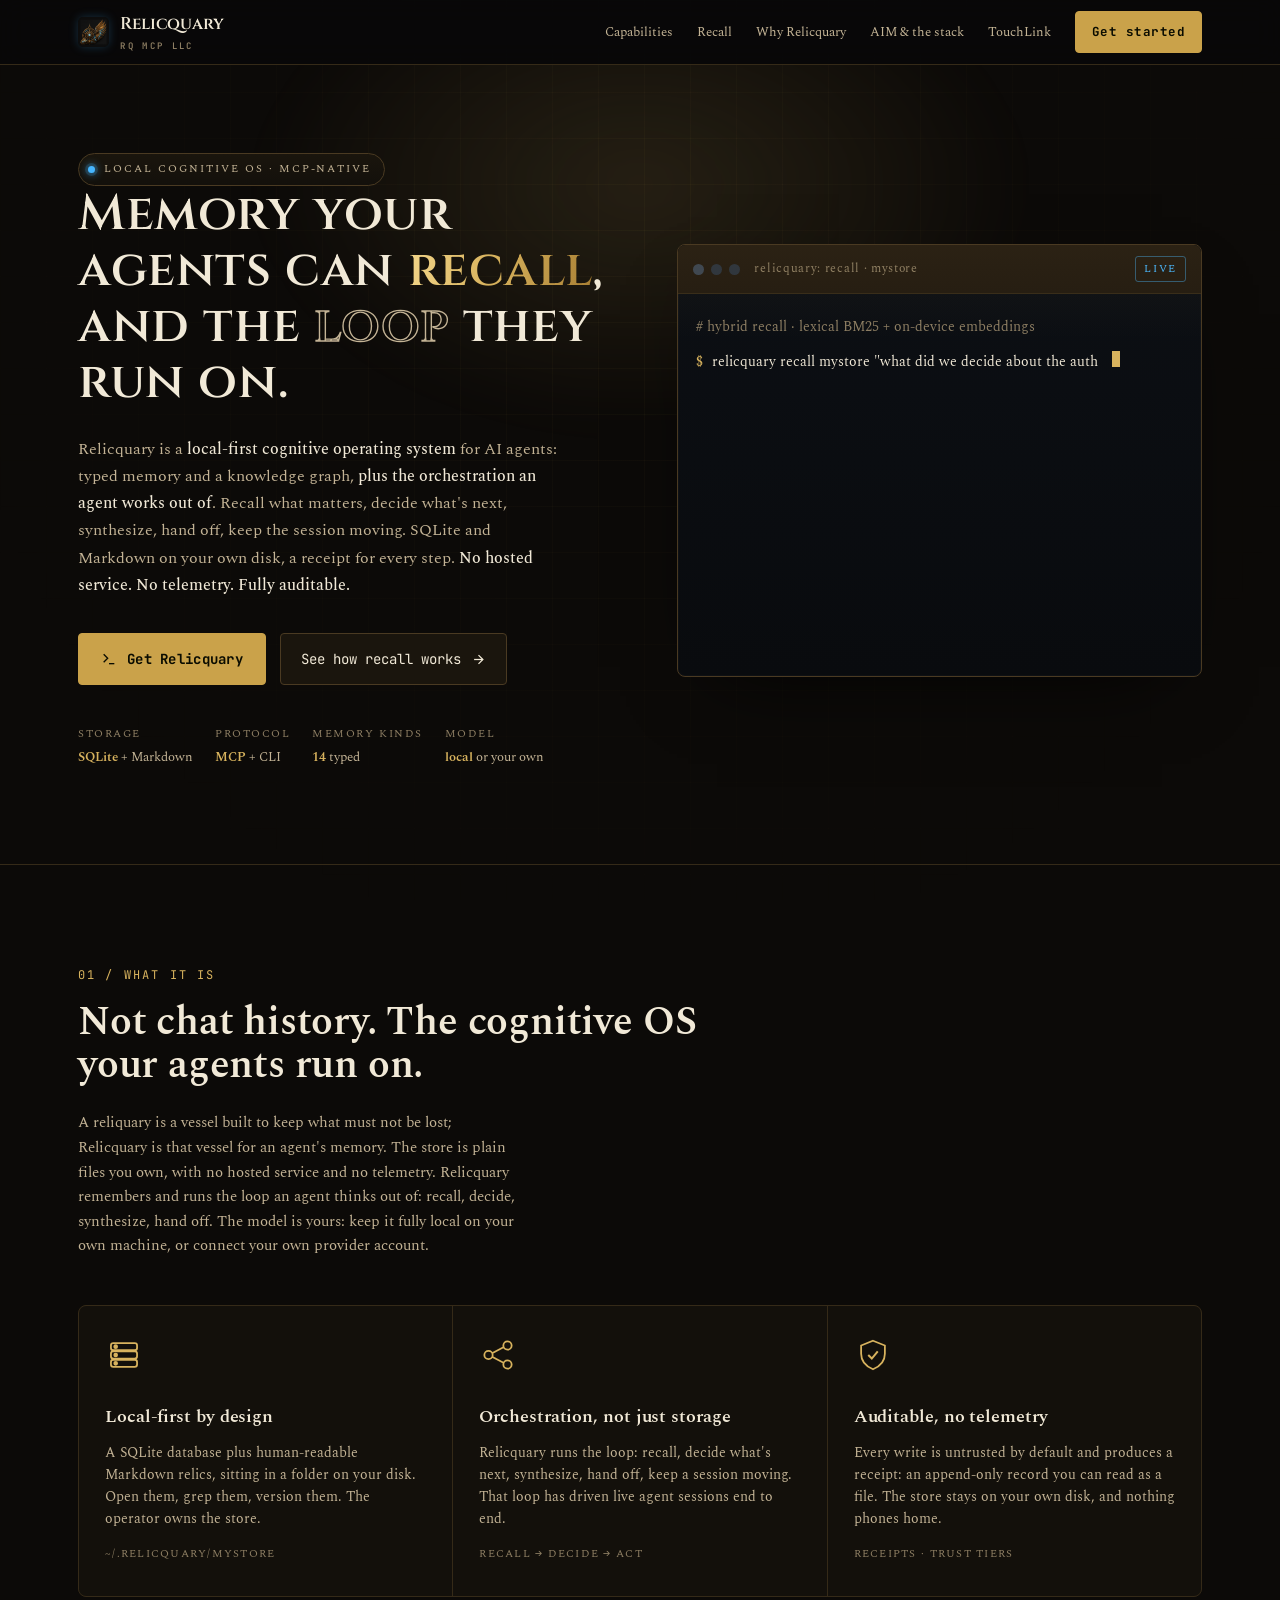
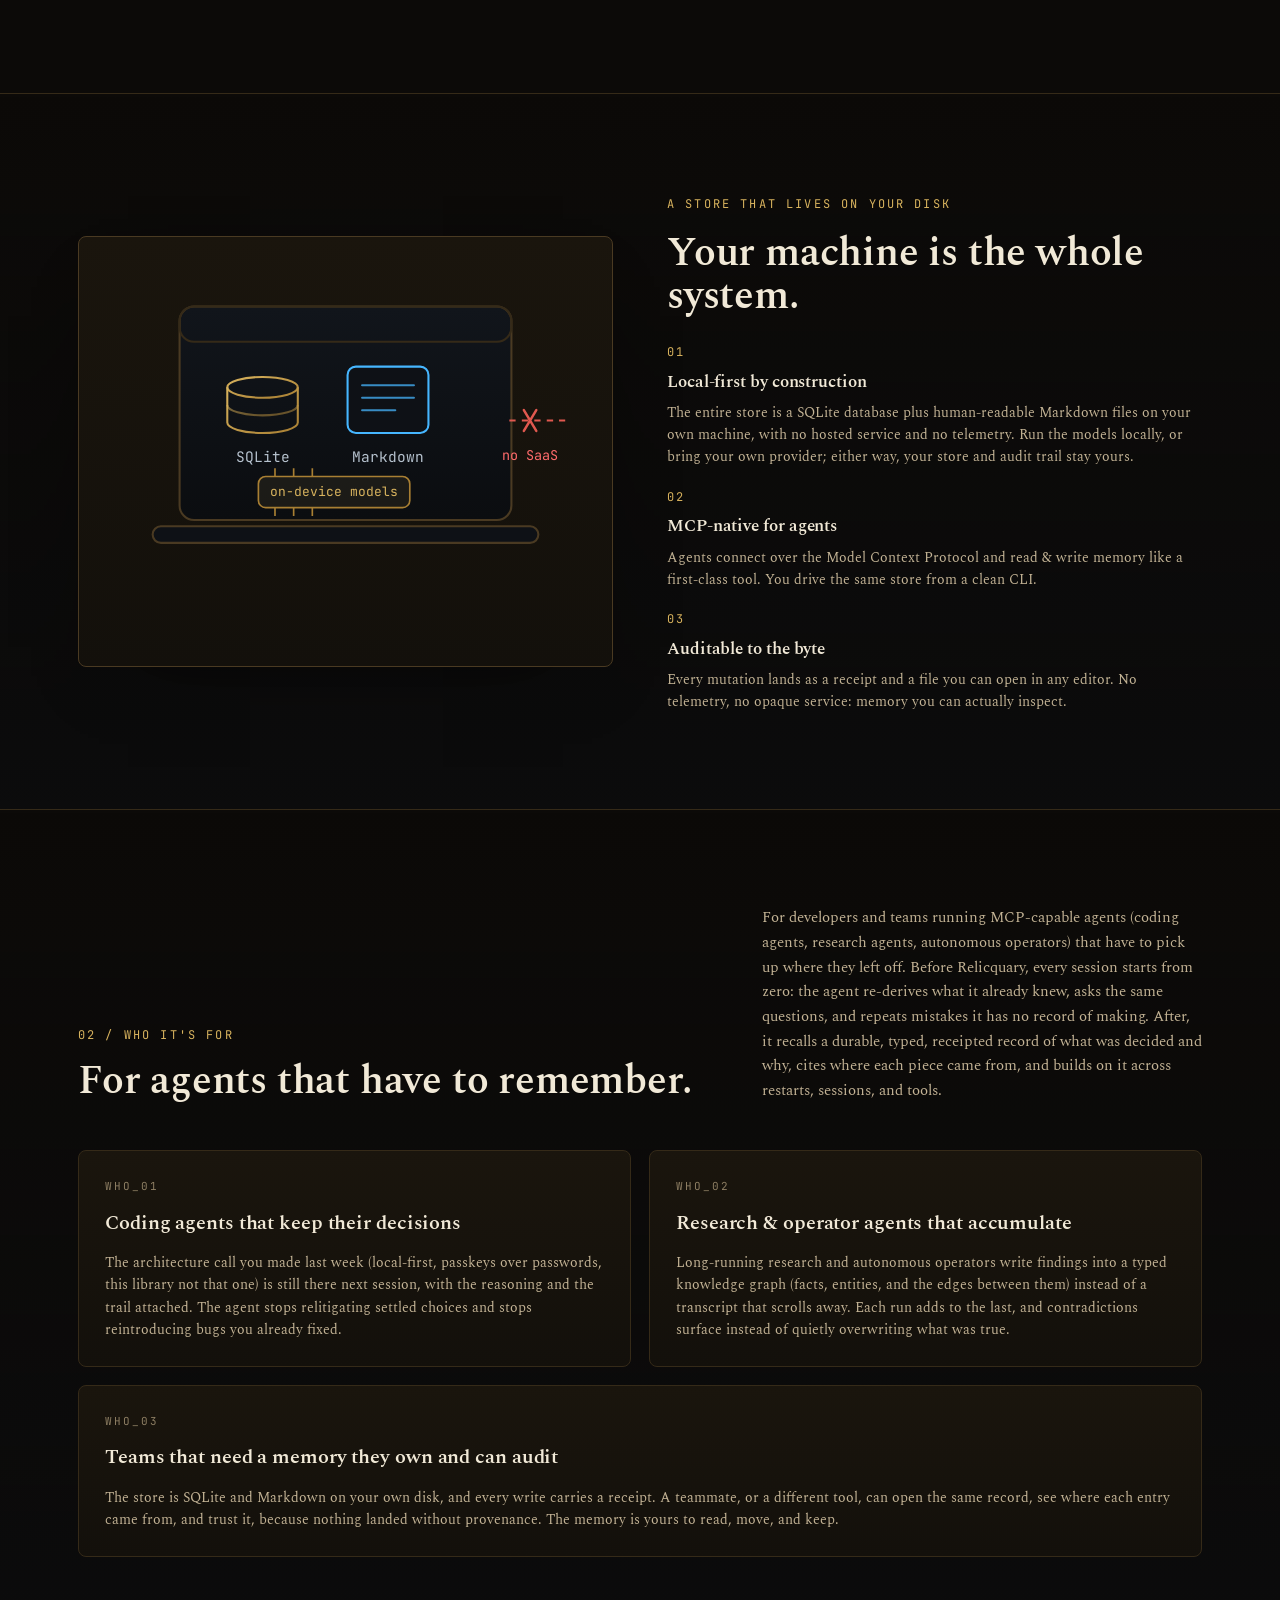
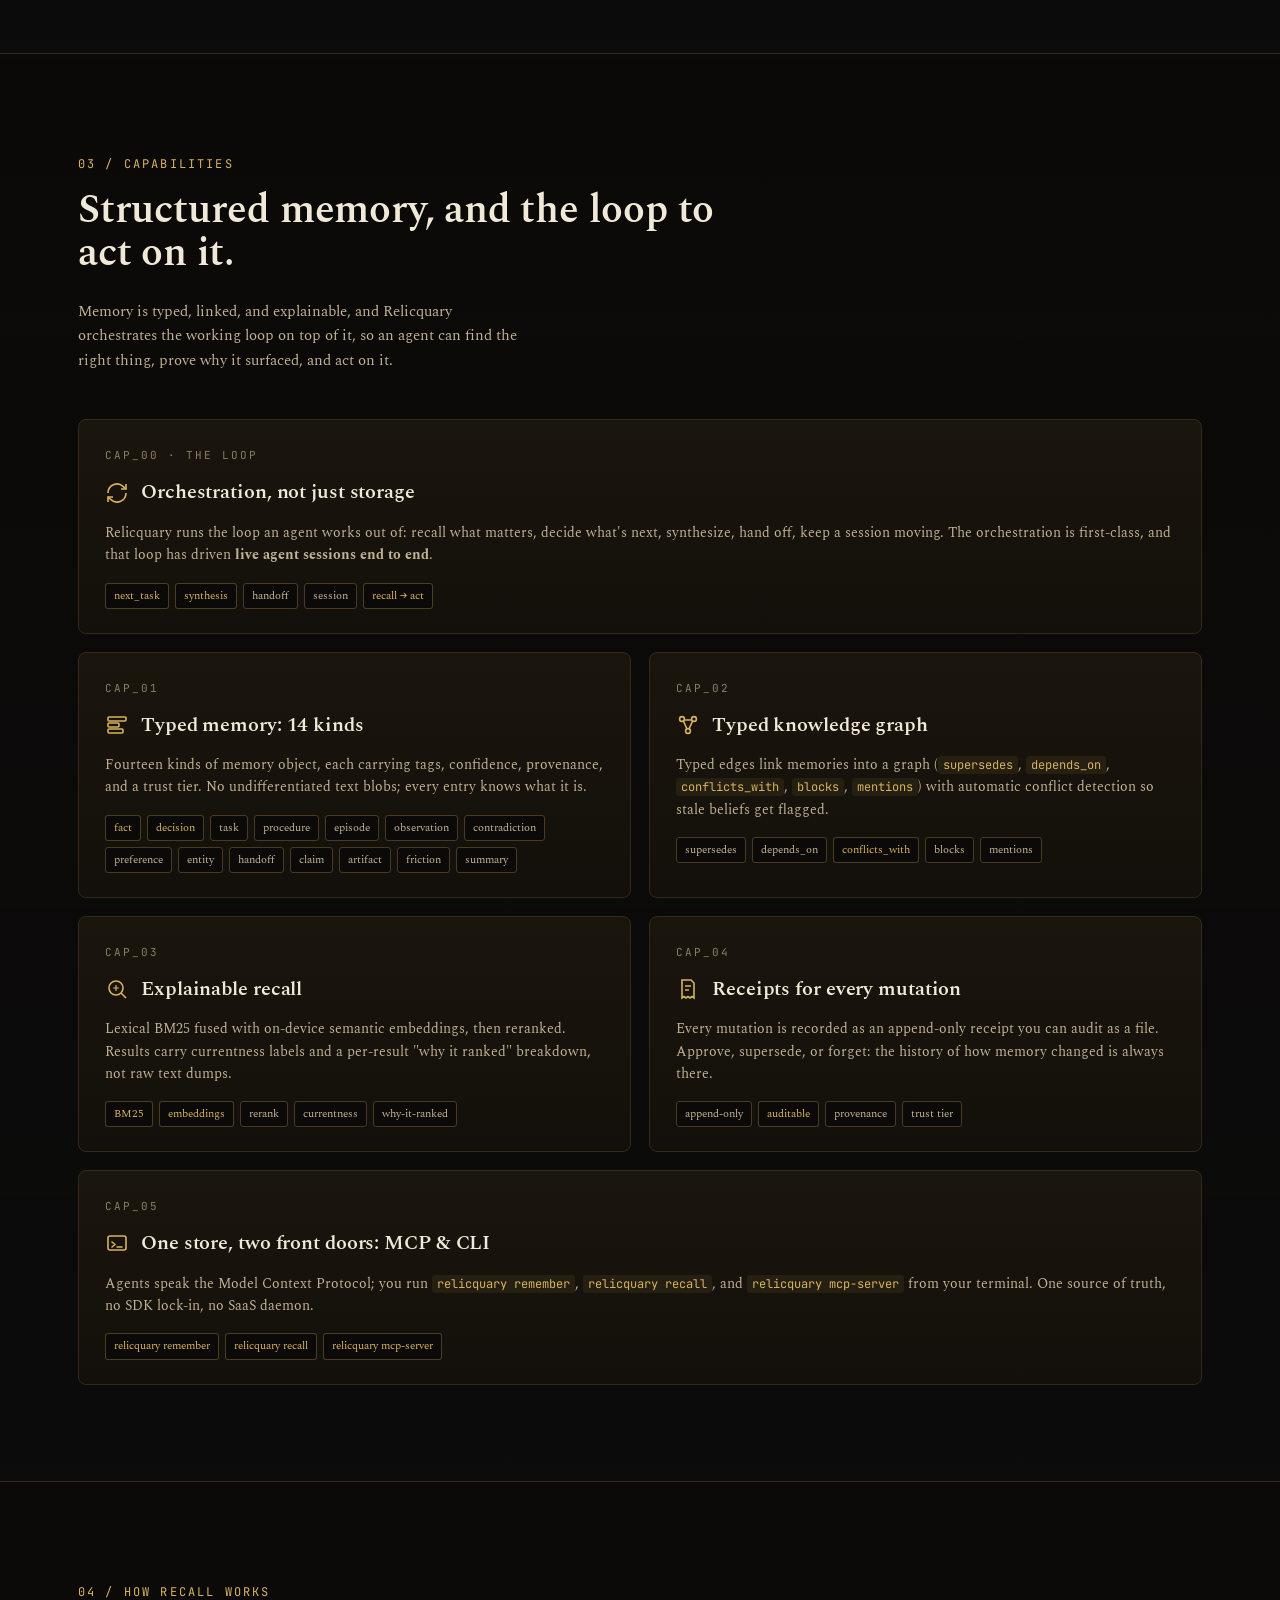
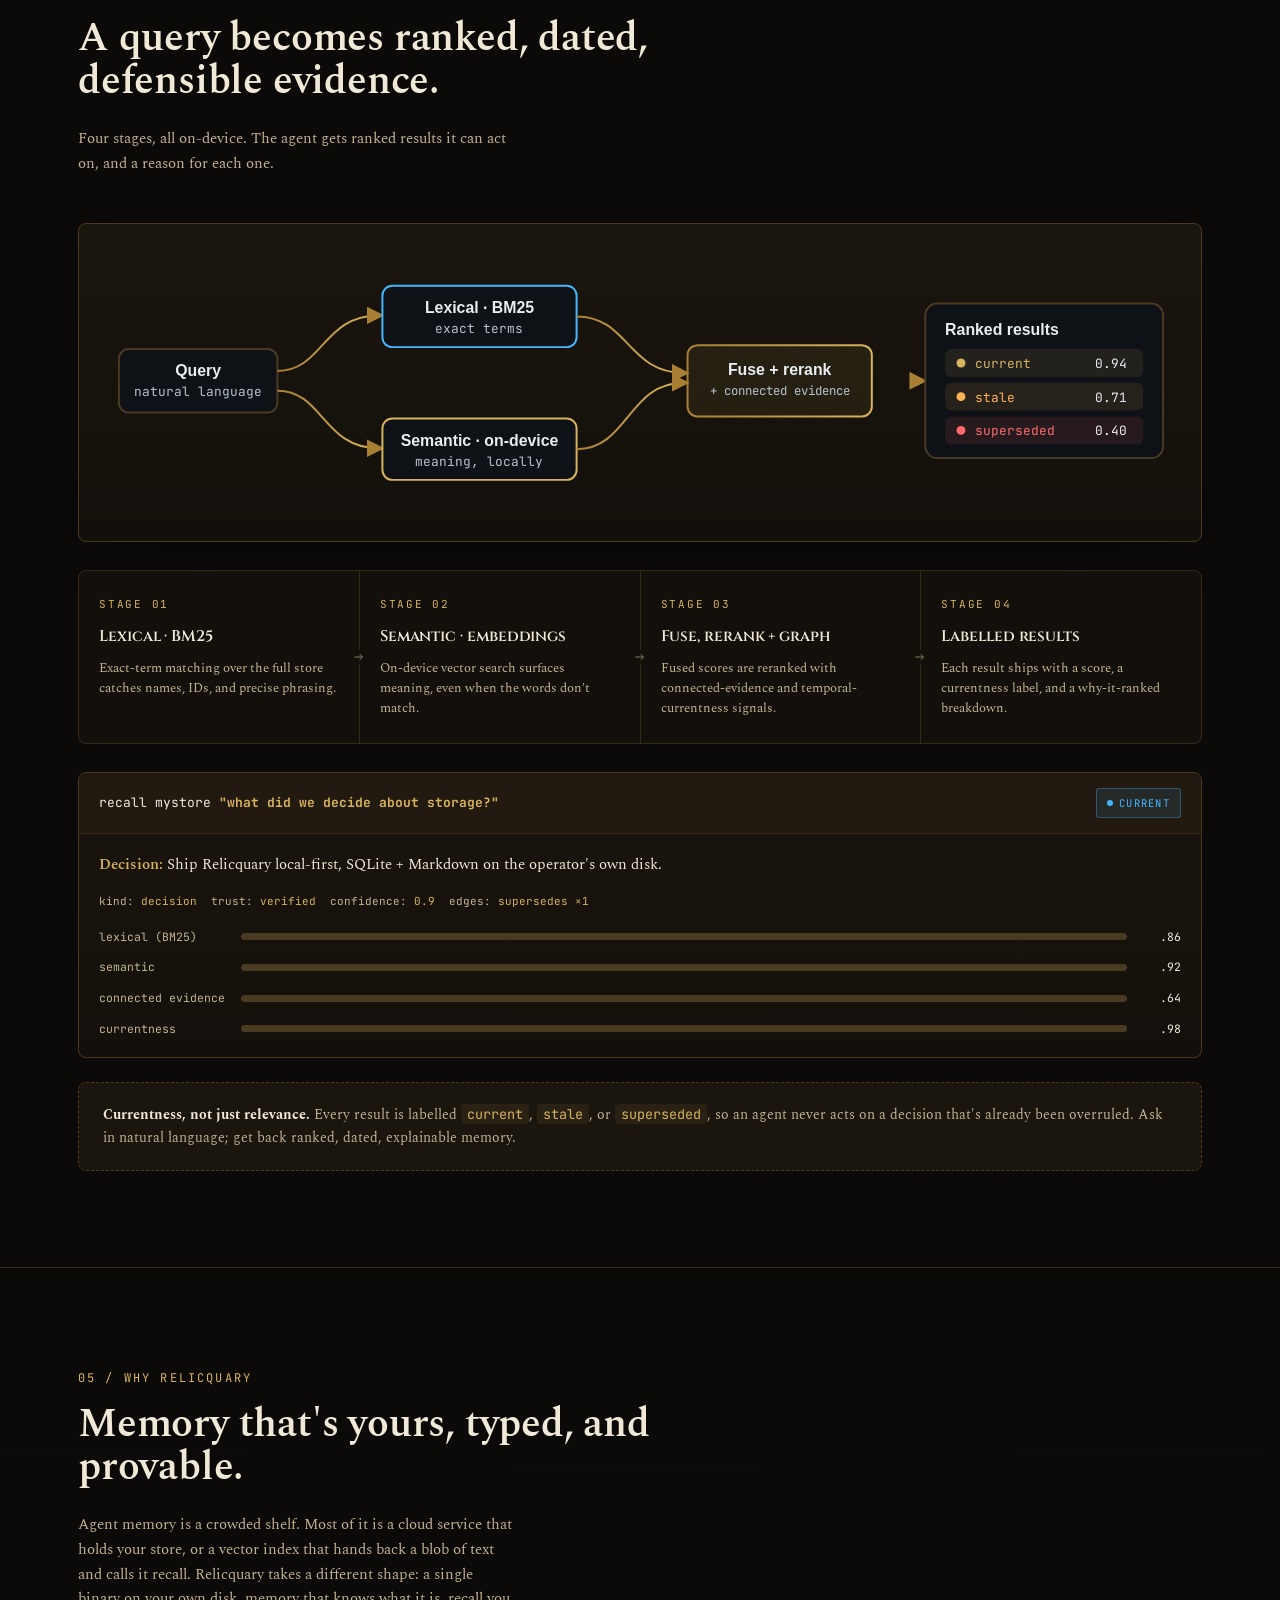
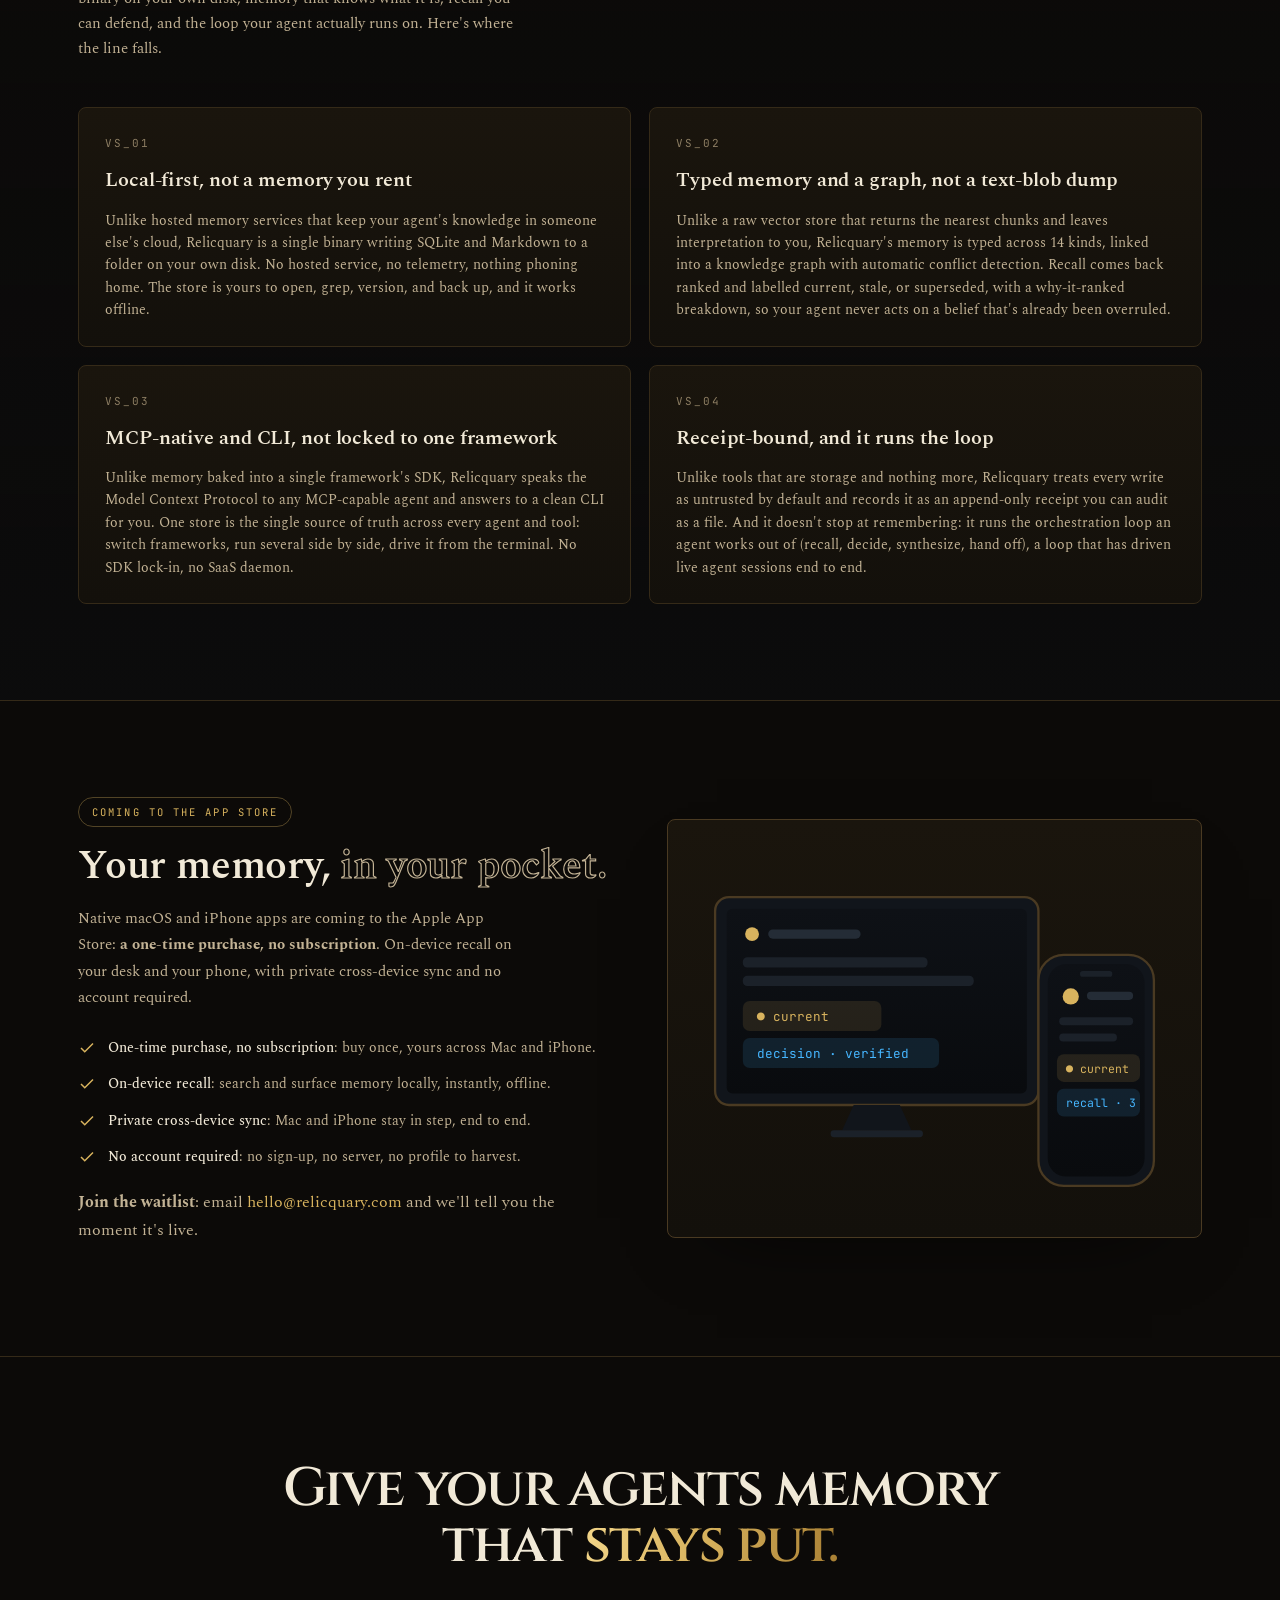
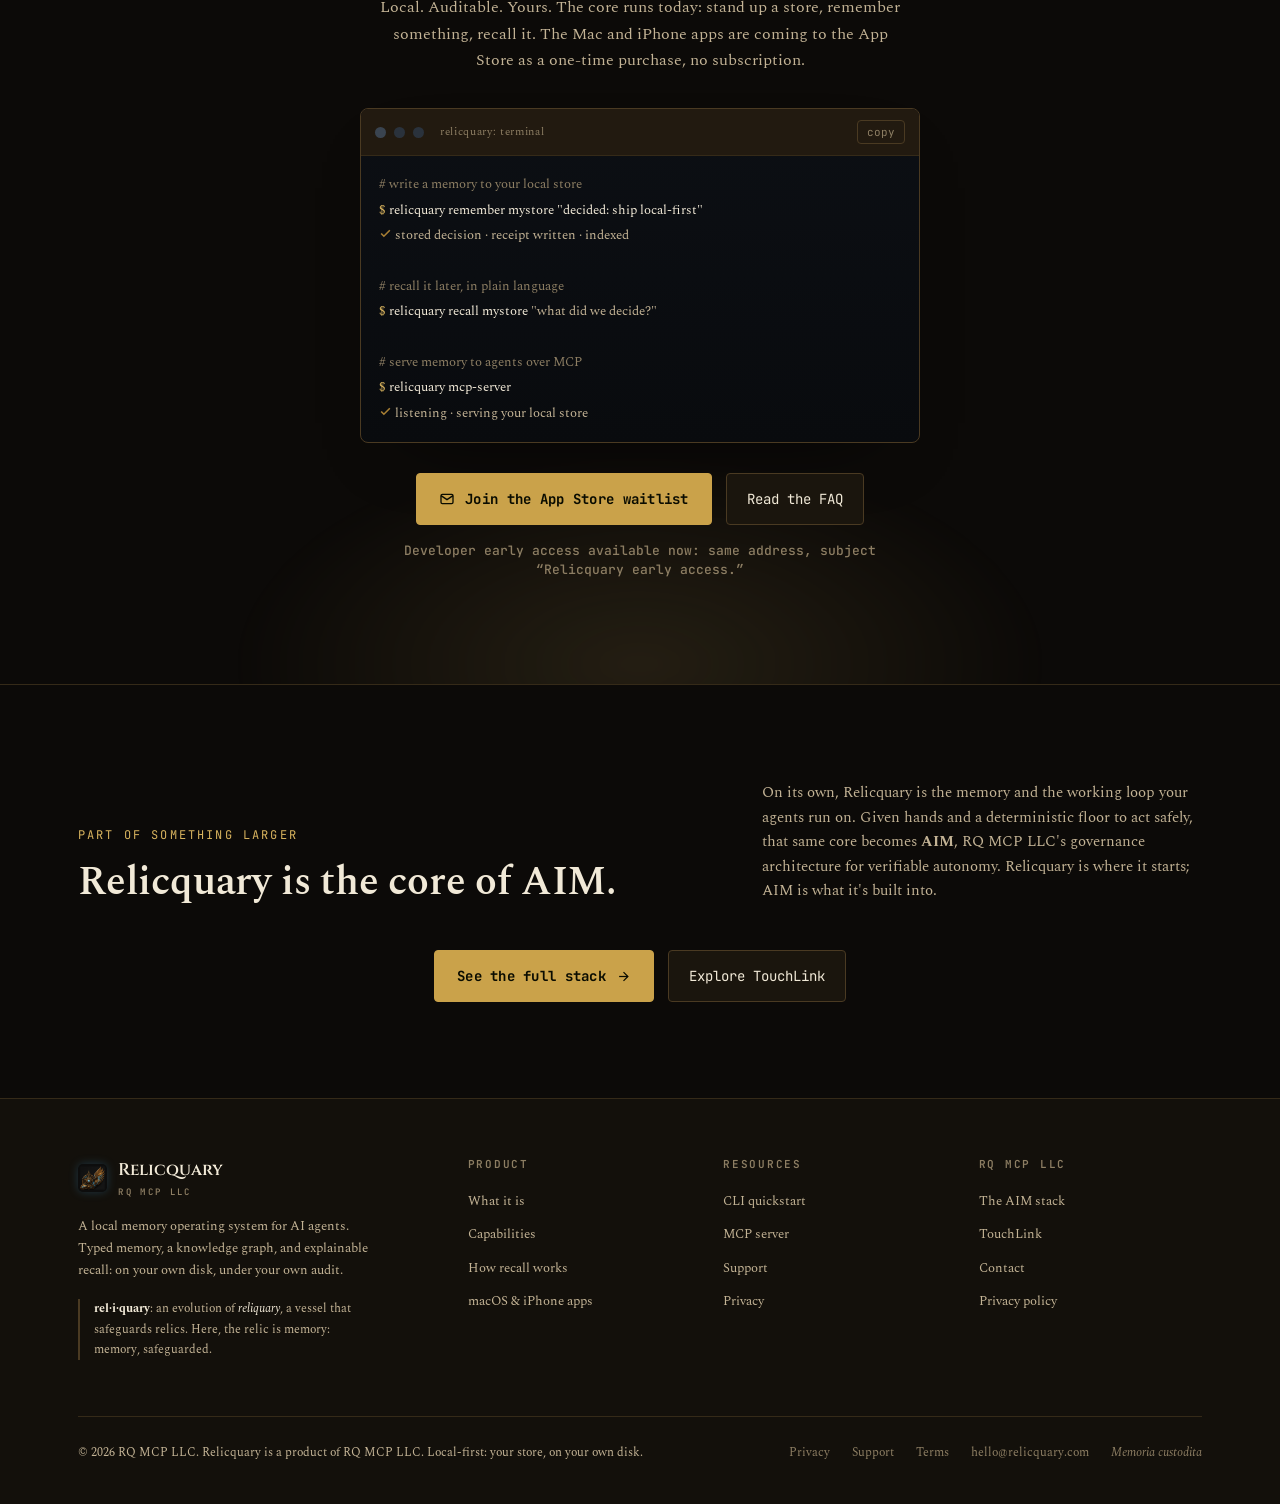
==== commit 761764ab: "Copy-edit: remove all em dashes site-wide, replace with contextual punctuation Every em dash (202 ac" ====
--- a/index.html
+++ b/index.html
@@ -3,14 +3,14 @@
 <head>
 <meta charset="UTF-8" />
 <meta name="viewport" content="width=device-width, initial-scale=1.0" />
-<title>Relicquary — local-first memory OS for agents | RQ MCP</title>
-<meta name="description" content="Durable typed memory, a knowledge graph, and the orchestration an agent works out of — stored as SQLite and Markdown on your own machine. By RQ MCP LLC." />
+<title>Relicquary: local-first memory OS for agents | RQ MCP</title>
+<meta name="description" content="Durable typed memory, a knowledge graph, and the orchestration an agent works out of, stored as SQLite and Markdown on your own machine. By RQ MCP LLC." />
 <meta name="theme-color" content="#070809" />
 <link rel="canonical" href="https://relicquary.com/" />
 <meta property="og:type" content="website" />
 <meta property="og:url" content="https://relicquary.com/" />
-<meta property="og:title" content="Relicquary — local-first memory OS for AI agents" />
-<meta property="og:description" content="Typed memory, a knowledge graph, and explainable recall an agent works out of — on your own disk, under your own audit. Coming to the App Store." />
+<meta property="og:title" content="Relicquary: local-first memory OS for AI agents" />
+<meta property="og:description" content="Typed memory, a knowledge graph, and explainable recall an agent works out of, on your own disk, under your own audit. Coming to the App Store." />
 <meta property="og:image" content="https://relicquary.com/assets/brand/og-card.png" />
 <meta name="twitter:card" content="summary_large_image" />
 <link rel="icon" href="assets/brand/favicon.ico" sizes="any" />
@@ -61,14 +61,14 @@
 
 <main id="main">
 
-<!-- HERO (rendered visible immediately — not gated by scroll-reveal) -->
+<!-- HERO (rendered visible immediately, not gated by scroll-reveal) -->
 <header class="hero">
   <div class="hero-glow" aria-hidden="true"></div>
   <div class="wrap hero-grid">
     <div class="hero-copy">
       <div class="eyebrow"><span class="dot" aria-hidden="true"></span><span>Local cognitive OS · MCP-native</span></div>
-      <h1 class="hero-title">Memory your agents can <span class="signal">recall</span> —<br>and the <span class="stroke">loop</span> they run on.</h1>
-      <p class="hero-sub">Relicquary is a <b>local-first cognitive operating system</b> for AI agents — typed memory and a knowledge graph, <b>plus the orchestration an agent works out of</b>: recall what matters, decide what's next, synthesize, hand off, keep the session moving. SQLite and Markdown on your own disk, a receipt for every step. <b>No hosted service. No telemetry. Fully auditable.</b></p>
+      <h1 class="hero-title">Memory your agents can <span class="signal">recall</span>,<br>and the <span class="stroke">loop</span> they run on.</h1>
+      <p class="hero-sub">Relicquary is a <b>local-first cognitive operating system</b> for AI agents: typed memory and a knowledge graph, <b>plus the orchestration an agent works out of</b>. Recall what matters, decide what's next, synthesize, hand off, keep the session moving. SQLite and Markdown on your own disk, a receipt for every step. <b>No hosted service. No telemetry. Fully auditable.</b></p>
       <div class="hero-actions">
         <a class="btn-primary" href="#cta">
           <svg width="16" height="16" viewBox="0 0 24 24" fill="none" stroke="currentColor" stroke-width="2" aria-hidden="true"><polyline points="4 17 10 11 4 5"/><line x1="12" y1="19" x2="20" y2="19"/></svg>
@@ -91,7 +91,7 @@
     <div class="terminal" role="img" aria-label="A live demonstration: the command 'relicquary recall' runs a natural-language query, then ranked typed-memory results appear with relevance scores, currentness labels, and a why-it-ranked breakdown.">
       <div class="term-bar">
         <div class="term-dots" aria-hidden="true"><i></i><i></i><i></i></div>
-        <span class="term-title">relicquary — recall · mystore</span>
+        <span class="term-title">relicquary: recall · mystore</span>
         <span class="term-tag">live</span>
       </div>
       <div class="term-body">
@@ -111,7 +111,7 @@
         <span class="index">01 / WHAT IT IS</span>
         <h2>Not chat history. The cognitive OS your agents run on.</h2>
       </div>
-      <p>A reliquary is a vessel built to keep what must not be lost; Relicquary is that vessel for an agent's memory. The store is plain files you own — no hosted service, no telemetry. Relicquary remembers and runs the loop an agent thinks out of — recall, decide, synthesize, hand off. The model is yours: keep it fully local on your own machine, or connect your own provider account.</p>
+      <p>A reliquary is a vessel built to keep what must not be lost; Relicquary is that vessel for an agent's memory. The store is plain files you own, with no hosted service and no telemetry. Relicquary remembers and runs the loop an agent thinks out of: recall, decide, synthesize, hand off. The model is yours: keep it fully local on your own machine, or connect your own provider account.</p>
     </div>
     <div class="pillars reveal">
       <div class="pillar">
@@ -138,7 +138,7 @@
           <path d="M12 16 l3 3 l5 -6" stroke-width="1.7"/>
         </svg>
         <h3>Auditable, no telemetry</h3>
-        <p>Every write is untrusted by default and produces a receipt — an append-only record you can read as a file. The store stays on your own disk, and nothing phones home.</p>
+        <p>Every write is untrusted by default and produces a receipt: an append-only record you can read as a file. The store stays on your own disk, and nothing phones home.</p>
         <span class="tag">receipts · trust tiers</span>
       </div>
     </div>
@@ -153,7 +153,7 @@
         <div class="diagram-card">
           <svg viewBox="0 0 460 360" role="img" aria-labelledby="machine-t machine-d">
             <title id="machine-t">Everything stays on your machine</title>
-            <desc id="machine-d">A diagram of one laptop containing the SQLite database, Markdown relics, and on-device models, with the connection to the cloud severed — nothing leaves the device.</desc>
+            <desc id="machine-d">A diagram of one laptop containing the SQLite database, Markdown relics, and on-device models, with the connection to the cloud severed; nothing leaves the device.</desc>
             <defs>
               <linearGradient id="lapDark" x1="0" y1="0" x2="0" y2="1">
                 <stop offset="0" stop-color="#11151b"/><stop offset="1" stop-color="#0b0d10"/>
@@ -198,7 +198,7 @@
           <li>
             <span class="pn">01</span>
             <h3>Local-first by construction</h3>
-            <p>The entire store is a SQLite database plus human-readable Markdown files on your own machine, with no hosted service and no telemetry. Run the models locally, or bring your own provider — either way, your store and audit trail stay yours.</p>
+            <p>The entire store is a SQLite database plus human-readable Markdown files on your own machine, with no hosted service and no telemetry. Run the models locally, or bring your own provider; either way, your store and audit trail stay yours.</p>
           </li>
           <li>
             <span class="pn">02</span>
@@ -208,7 +208,7 @@
           <li>
             <span class="pn">03</span>
             <h3>Auditable to the byte</h3>
-            <p>Every mutation lands as a receipt and a file you can open in any editor. No telemetry, no opaque service — memory you can actually inspect.</p>
+            <p>Every mutation lands as a receipt and a file you can open in any editor. No telemetry, no opaque service: memory you can actually inspect.</p>
           </li>
         </ul>
       </div>
@@ -224,23 +224,23 @@
         <span class="index">02 / WHO IT'S FOR</span>
         <h2>For agents that have to remember.</h2>
       </div>
-      <p>For developers and teams running MCP-capable agents — coding agents, research agents, autonomous operators — that have to pick up where they left off. Before Relicquary, every session starts from zero: the agent re-derives what it already knew, asks the same questions, and repeats mistakes it has no record of making. After, it recalls a durable, typed, receipted record of what was decided and why, cites where each piece came from, and builds on it across restarts, sessions, and tools.</p>
+      <p>For developers and teams running MCP-capable agents (coding agents, research agents, autonomous operators) that have to pick up where they left off. Before Relicquary, every session starts from zero: the agent re-derives what it already knew, asks the same questions, and repeats mistakes it has no record of making. After, it recalls a durable, typed, receipted record of what was decided and why, cites where each piece came from, and builds on it across restarts, sessions, and tools.</p>
     </div>
     <div class="cap-grid">
       <article class="cap reveal">
         <div class="cap-num">WHO_01</div>
         <h3>Coding agents that keep their decisions</h3>
-        <p>The architecture call you made last week — local-first, passkeys over passwords, this library not that one — is still there next session, with the reasoning and the trail attached. The agent stops relitigating settled choices and stops reintroducing bugs you already fixed.</p>
+        <p>The architecture call you made last week (local-first, passkeys over passwords, this library not that one) is still there next session, with the reasoning and the trail attached. The agent stops relitigating settled choices and stops reintroducing bugs you already fixed.</p>
       </article>
       <article class="cap reveal d1">
         <div class="cap-num">WHO_02</div>
         <h3>Research &amp; operator agents that accumulate</h3>
-        <p>Long-running research and autonomous operators write findings into a typed knowledge graph — facts, entities, and the edges between them — instead of a transcript that scrolls away. Each run adds to the last, and contradictions surface instead of quietly overwriting what was true.</p>
+        <p>Long-running research and autonomous operators write findings into a typed knowledge graph (facts, entities, and the edges between them) instead of a transcript that scrolls away. Each run adds to the last, and contradictions surface instead of quietly overwriting what was true.</p>
       </article>
       <article class="cap reveal" style="grid-column:1 / -1">
         <div class="cap-num">WHO_03</div>
         <h3>Teams that need a memory they own and can audit</h3>
-        <p>The store is SQLite and Markdown on your own disk, and every write carries a receipt. A teammate, or a different tool, can open the same record, see where each entry came from, and trust it — because nothing landed without provenance. The memory is yours to read, move, and keep.</p>
+        <p>The store is SQLite and Markdown on your own disk, and every write carries a receipt. A teammate, or a different tool, can open the same record, see where each entry came from, and trust it, because nothing landed without provenance. The memory is yours to read, move, and keep.</p>
       </article>
     </div>
   </div>
@@ -252,23 +252,23 @@
     <div class="sec-head reveal">
       <div>
         <span class="index">03 / CAPABILITIES</span>
-        <h2>Structured memory — and the loop to act on it.</h2>
-      </div>
-      <p>Memory is typed, linked, and explainable — and Relicquary orchestrates the working loop on top of it, so an agent can find the right thing, prove why it surfaced, and act on it.</p>
+        <h2>Structured memory, and the loop to act on it.</h2>
+      </div>
+      <p>Memory is typed, linked, and explainable, and Relicquary orchestrates the working loop on top of it, so an agent can find the right thing, prove why it surfaced, and act on it.</p>
     </div>
     <div class="cap-grid">
       <article class="cap reveal" style="grid-column:1 / -1">
         <div class="cap-num">CAP_00 · THE LOOP</div>
-        <h3><svg class="ci" viewBox="0 0 24 24" fill="none" stroke="currentColor" stroke-width="1.6" aria-hidden="true"><path d="M3 12a9 9 0 0 1 15-6.7L21 8"/><path d="M21 12a9 9 0 0 1-15 6.7L3 16"/><polyline points="21 3 21 8 16 8"/><polyline points="3 21 3 16 8 16"/></svg>Orchestration — not just storage</h3>
-        <p>Relicquary runs the loop an agent works out of: recall what matters, decide what's next, synthesize, hand off, keep a session moving. The orchestration is first-class — and that loop has driven <b>live agent sessions end to end</b>.</p>
+        <h3><svg class="ci" viewBox="0 0 24 24" fill="none" stroke="currentColor" stroke-width="1.6" aria-hidden="true"><path d="M3 12a9 9 0 0 1 15-6.7L21 8"/><path d="M21 12a9 9 0 0 1-15 6.7L3 16"/><polyline points="21 3 21 8 16 8"/><polyline points="3 21 3 16 8 16"/></svg>Orchestration, not just storage</h3>
+        <p>Relicquary runs the loop an agent works out of: recall what matters, decide what's next, synthesize, hand off, keep a session moving. The orchestration is first-class, and that loop has driven <b>live agent sessions end to end</b>.</p>
         <div class="kinds">
           <span class="hl">next_task</span><span class="hl">synthesis</span><span>handoff</span><span>session</span><span class="hl">recall → act</span>
         </div>
       </article>
       <article class="cap reveal">
         <div class="cap-num">CAP_01</div>
-        <h3><svg class="ci" viewBox="0 0 24 24" fill="none" stroke="currentColor" stroke-width="1.6" aria-hidden="true"><rect x="3" y="4" width="18" height="4" rx="1"/><rect x="3" y="10" width="11" height="4" rx="1"/><rect x="3" y="16" width="15" height="4" rx="1"/></svg>Typed memory — 14 kinds</h3>
-        <p>Fourteen kinds of memory object — each carrying tags, confidence, provenance, and a trust tier. No undifferentiated text blobs; every entry knows what it is.</p>
+        <h3><svg class="ci" viewBox="0 0 24 24" fill="none" stroke="currentColor" stroke-width="1.6" aria-hidden="true"><rect x="3" y="4" width="18" height="4" rx="1"/><rect x="3" y="10" width="11" height="4" rx="1"/><rect x="3" y="16" width="15" height="4" rx="1"/></svg>Typed memory: 14 kinds</h3>
+        <p>Fourteen kinds of memory object, each carrying tags, confidence, provenance, and a trust tier. No undifferentiated text blobs; every entry knows what it is.</p>
         <div class="kinds">
           <span class="hl">fact</span><span class="hl">decision</span><span>task</span><span>procedure</span><span>episode</span><span>observation</span><span>contradiction</span><span>preference</span><span>entity</span><span>handoff</span><span>claim</span><span>artifact</span><span>friction</span><span>summary</span>
         </div>
@@ -276,7 +276,7 @@
       <article class="cap reveal d1">
         <div class="cap-num">CAP_02</div>
         <h3><svg class="ci" viewBox="0 0 24 24" fill="none" stroke="currentColor" stroke-width="1.6" aria-hidden="true"><circle cx="6" cy="6" r="2.4"/><circle cx="18" cy="6" r="2.4"/><circle cx="12" cy="18" r="2.4"/><path d="M8 7 L16 7 M7.4 8 L11 16 M16.6 8 L13 16"/></svg>Typed knowledge graph</h3>
-        <p>Typed edges link memories into a graph — <code>supersedes</code>, <code>depends_on</code>, <code>conflicts_with</code>, <code>blocks</code>, <code>mentions</code> — with automatic conflict detection so stale beliefs get flagged.</p>
+        <p>Typed edges link memories into a graph (<code>supersedes</code>, <code>depends_on</code>, <code>conflicts_with</code>, <code>blocks</code>, <code>mentions</code>) with automatic conflict detection so stale beliefs get flagged.</p>
         <div class="kinds">
           <span>supersedes</span><span>depends_on</span><span class="hl">conflicts_with</span><span>blocks</span><span>mentions</span>
         </div>
@@ -284,7 +284,7 @@
       <article class="cap reveal">
         <div class="cap-num">CAP_03</div>
         <h3><svg class="ci" viewBox="0 0 24 24" fill="none" stroke="currentColor" stroke-width="1.6" aria-hidden="true"><circle cx="11" cy="11" r="7"/><line x1="16" y1="16" x2="21" y2="21"/><path d="M8 11 h6 M11 8 v6" stroke-width="1.2"/></svg>Explainable recall</h3>
-        <p>Lexical BM25 fused with on-device semantic embeddings, then reranked. Results carry currentness labels and a per-result "why it ranked" breakdown — not raw text dumps.</p>
+        <p>Lexical BM25 fused with on-device semantic embeddings, then reranked. Results carry currentness labels and a per-result "why it ranked" breakdown, not raw text dumps.</p>
         <div class="kinds">
           <span class="hl">BM25</span><span class="hl">embeddings</span><span>rerank</span><span>currentness</span><span>why-it-ranked</span>
         </div>
@@ -292,14 +292,14 @@
       <article class="cap reveal d1">
         <div class="cap-num">CAP_04</div>
         <h3><svg class="ci" viewBox="0 0 24 24" fill="none" stroke="currentColor" stroke-width="1.6" aria-hidden="true"><path d="M6 3 h9 l3 3 v15 l-2 -1.4 -2 1.4 -2 -1.4 -2 1.4 -2 -1.4 -2 1.4 Z"/><line x1="9" y1="9" x2="15" y2="9"/><line x1="9" y1="13" x2="13" y2="13"/></svg>Receipts for every mutation</h3>
-        <p>Every mutation is recorded as an append-only receipt you can audit as a file. Approve, supersede, or forget — the history of how memory changed is always there.</p>
+        <p>Every mutation is recorded as an append-only receipt you can audit as a file. Approve, supersede, or forget: the history of how memory changed is always there.</p>
         <div class="kinds">
           <span>append-only</span><span class="hl">auditable</span><span>provenance</span><span>trust tier</span>
         </div>
       </article>
       <article class="cap reveal" style="grid-column:1 / -1">
         <div class="cap-num">CAP_05</div>
-        <h3><svg class="ci" viewBox="0 0 24 24" fill="none" stroke="currentColor" stroke-width="1.6" aria-hidden="true"><rect x="3" y="5" width="18" height="14" rx="2"/><path d="M7 11l3 2.5-3 2.5M12 16h5" stroke-linecap="round" stroke-linejoin="round"/></svg>One store, two front doors — MCP &amp; CLI</h3>
+        <h3><svg class="ci" viewBox="0 0 24 24" fill="none" stroke="currentColor" stroke-width="1.6" aria-hidden="true"><rect x="3" y="5" width="18" height="14" rx="2"/><path d="M7 11l3 2.5-3 2.5M12 16h5" stroke-linecap="round" stroke-linejoin="round"/></svg>One store, two front doors: MCP &amp; CLI</h3>
         <p>Agents speak the Model Context Protocol; you run <code>relicquary remember</code>, <code>relicquary recall</code>, and <code>relicquary mcp-server</code> from your terminal. One source of truth, no SDK lock-in, no SaaS daemon.</p>
         <div class="kinds">
           <span class="hl">relicquary remember</span><span class="hl">relicquary recall</span><span class="hl">relicquary mcp-server</span>
@@ -317,7 +317,7 @@
         <span class="index">04 / HOW RECALL WORKS</span>
         <h2>A query becomes ranked, dated, defensible evidence.</h2>
       </div>
-      <p>Four stages, all on-device. The agent gets ranked results it can act on — and a reason for each one.</p>
+      <p>Four stages, all on-device. The agent gets ranked results it can act on, and a reason for each one.</p>
     </div>
 
     <!-- v4-adapted recall pipeline flowchart, dark palette -->
@@ -468,7 +468,7 @@
         <span class="badge"><span class="pip" aria-hidden="true"></span>current</span>
       </div>
       <div class="why-body">
-        <p class="res-line"><b>Decision:</b> Ship Relicquary local-first — SQLite + Markdown on the operator's own disk.</p>
+        <p class="res-line"><b>Decision:</b> Ship Relicquary local-first, SQLite + Markdown on the operator's own disk.</p>
         <div class="why-meta">
           <span>kind: <em>decision</em></span>
           <span>trust: <em>verified</em></span>
@@ -485,7 +485,7 @@
     </div>
 
     <div class="recall-note reveal" style="margin-top:24px">
-      <b>Currentness, not just relevance.</b> Every result is labelled <code>current</code>, <code>stale</code>, or <code>superseded</code> — so an agent never acts on a decision that's already been overruled. Ask in natural language; get back ranked, dated, explainable memory.
+      <b>Currentness, not just relevance.</b> Every result is labelled <code>current</code>, <code>stale</code>, or <code>superseded</code>, so an agent never acts on a decision that's already been overruled. Ask in natural language; get back ranked, dated, explainable memory.
     </div>
   </div>
 </section>
@@ -504,22 +504,22 @@
       <article class="cap reveal">
         <div class="cap-num">VS_01</div>
         <h3>Local-first, not a memory you rent</h3>
-        <p>Unlike hosted memory services that keep your agent's knowledge in someone else's cloud, Relicquary is a single binary writing SQLite and Markdown to a folder on your own disk. No hosted service, no telemetry, nothing phoning home. The store is yours to open, grep, version, and back up — and it works offline.</p>
+        <p>Unlike hosted memory services that keep your agent's knowledge in someone else's cloud, Relicquary is a single binary writing SQLite and Markdown to a folder on your own disk. No hosted service, no telemetry, nothing phoning home. The store is yours to open, grep, version, and back up, and it works offline.</p>
       </article>
       <article class="cap reveal d1">
         <div class="cap-num">VS_02</div>
         <h3>Typed memory and a graph, not a text-blob dump</h3>
-        <p>Unlike a raw vector store that returns the nearest chunks and leaves interpretation to you, Relicquary's memory is typed across 14 kinds, linked into a knowledge graph with automatic conflict detection. Recall comes back ranked and labelled current, stale, or superseded, with a why-it-ranked breakdown — so your agent never acts on a belief that's already been overruled.</p>
+        <p>Unlike a raw vector store that returns the nearest chunks and leaves interpretation to you, Relicquary's memory is typed across 14 kinds, linked into a knowledge graph with automatic conflict detection. Recall comes back ranked and labelled current, stale, or superseded, with a why-it-ranked breakdown, so your agent never acts on a belief that's already been overruled.</p>
       </article>
       <article class="cap reveal d1">
         <div class="cap-num">VS_03</div>
         <h3>MCP-native and CLI, not locked to one framework</h3>
-        <p>Unlike memory baked into a single framework's SDK, Relicquary speaks the Model Context Protocol to any MCP-capable agent and answers to a clean CLI for you. One store is the single source of truth across every agent and tool — switch frameworks, run several side by side, drive it from the terminal. No SDK lock-in, no SaaS daemon.</p>
+        <p>Unlike memory baked into a single framework's SDK, Relicquary speaks the Model Context Protocol to any MCP-capable agent and answers to a clean CLI for you. One store is the single source of truth across every agent and tool: switch frameworks, run several side by side, drive it from the terminal. No SDK lock-in, no SaaS daemon.</p>
       </article>
       <article class="cap reveal">
         <div class="cap-num">VS_04</div>
-        <h3>Receipt-bound — and it runs the loop</h3>
-        <p>Unlike tools that are storage and nothing more, Relicquary treats every write as untrusted by default and records it as an append-only receipt you can audit as a file. And it doesn't stop at remembering: it runs the orchestration loop an agent works out of — recall, decide, synthesize, hand off — a loop that has driven live agent sessions end to end.</p>
+        <h3>Receipt-bound, and it runs the loop</h3>
+        <p>Unlike tools that are storage and nothing more, Relicquary treats every write as untrusted by default and records it as an append-only receipt you can audit as a file. And it doesn't stop at remembering: it runs the orchestration loop an agent works out of (recall, decide, synthesize, hand off), a loop that has driven live agent sessions end to end.</p>
       </article>
     </div>
   </div>
@@ -531,14 +531,14 @@
     <div class="apps-copy reveal">
       <span class="soon">Coming to the App Store</span>
       <h2>Your memory, <span class="stroke">in your pocket.</span></h2>
-      <p class="lead">Native macOS and iPhone apps are coming to the Apple App Store — <b>a one-time purchase, no subscription</b>. On-device recall on your desk and your phone, with private cross-device sync and no account required.</p>
+      <p class="lead">Native macOS and iPhone apps are coming to the Apple App Store: <b>a one-time purchase, no subscription</b>. On-device recall on your desk and your phone, with private cross-device sync and no account required.</p>
       <ul class="apps-list">
-        <li><svg class="tick" viewBox="0 0 24 24" fill="none" stroke="currentColor" stroke-width="2" aria-hidden="true"><polyline points="20 6 9 17 4 12"/></svg><span><b>One-time purchase, no subscription</b> — buy once, yours across Mac and iPhone.</span></li>
-        <li><svg class="tick" viewBox="0 0 24 24" fill="none" stroke="currentColor" stroke-width="2" aria-hidden="true"><polyline points="20 6 9 17 4 12"/></svg><span><b>On-device recall</b> — search and surface memory locally, instantly, offline.</span></li>
-        <li><svg class="tick" viewBox="0 0 24 24" fill="none" stroke="currentColor" stroke-width="2" aria-hidden="true"><polyline points="20 6 9 17 4 12"/></svg><span><b>Private cross-device sync</b> — Mac and iPhone stay in step, end to end.</span></li>
-        <li><svg class="tick" viewBox="0 0 24 24" fill="none" stroke="currentColor" stroke-width="2" aria-hidden="true"><polyline points="20 6 9 17 4 12"/></svg><span><b>No account required</b> — no sign-up, no server, no profile to harvest.</span></li>
+        <li><svg class="tick" viewBox="0 0 24 24" fill="none" stroke="currentColor" stroke-width="2" aria-hidden="true"><polyline points="20 6 9 17 4 12"/></svg><span><b>One-time purchase, no subscription</b>: buy once, yours across Mac and iPhone.</span></li>
+        <li><svg class="tick" viewBox="0 0 24 24" fill="none" stroke="currentColor" stroke-width="2" aria-hidden="true"><polyline points="20 6 9 17 4 12"/></svg><span><b>On-device recall</b>: search and surface memory locally, instantly, offline.</span></li>
+        <li><svg class="tick" viewBox="0 0 24 24" fill="none" stroke="currentColor" stroke-width="2" aria-hidden="true"><polyline points="20 6 9 17 4 12"/></svg><span><b>Private cross-device sync</b>: Mac and iPhone stay in step, end to end.</span></li>
+        <li><svg class="tick" viewBox="0 0 24 24" fill="none" stroke="currentColor" stroke-width="2" aria-hidden="true"><polyline points="20 6 9 17 4 12"/></svg><span><b>No account required</b>: no sign-up, no server, no profile to harvest.</span></li>
       </ul>
-      <p style="margin-top:20px;color:var(--ink-2)"><b>Join the waitlist</b> — email <a href="mailto:hello@relicquary.com?subject=Relicquary%20waitlist" style="color:var(--signal)">hello@relicquary.com</a> and we'll tell you the moment it's live.</p>
+      <p style="margin-top:20px;color:var(--ink-2)"><b>Join the waitlist</b>: email <a href="mailto:hello@relicquary.com?subject=Relicquary%20waitlist" style="color:var(--signal)">hello@relicquary.com</a> and we'll tell you the moment it's live.</p>
     </div>
     <div class="devices reveal d1">
       <div class="device-figure">
@@ -591,9 +591,9 @@
   <div class="cta-glow" aria-hidden="true"></div>
   <div class="wrap cta-inner">
     <h2>Give your agents memory that <span class="signal">stays put.</span></h2>
-    <p>Local. Auditable. Yours. The core runs today — stand up a store, remember something, recall it. The Mac and iPhone apps are coming to the App Store as a one-time purchase, no subscription.</p>
+    <p>Local. Auditable. Yours. The core runs today: stand up a store, remember something, recall it. The Mac and iPhone apps are coming to the App Store as a one-time purchase, no subscription.</p>
     <div class="cta-term" aria-label="Example command-line usage">
-      <div class="tbar"><i></i><i></i><i></i><span>relicquary — terminal</span><button class="copy" id="copyBtn" aria-label="Copy the remember command" aria-live="polite">copy</button></div>
+      <div class="tbar"><i></i><i></i><i></i><span>relicquary: terminal</span><button class="copy" id="copyBtn" aria-label="Copy the remember command" aria-live="polite">copy</button></div>
       <div class="tbody">
 <span class="cm"># write a memory to your local store</span><br>
 <span class="pr">$</span> <span id="ctaCmd">relicquary remember mystore "decided: ship local-first"</span><br>
@@ -612,11 +612,11 @@
       </a>
       <a class="btn-ghost" href="support.html">Read the FAQ</a>
     </div>
-    <p style="margin-top:16px;font:500 13px/1.5 var(--mono);color:var(--ink-3)">Developer early access available now — same address, subject &ldquo;Relicquary early access.&rdquo;</p>
+    <p style="margin-top:16px;font:500 13px/1.5 var(--mono);color:var(--ink-3)">Developer early access available now: same address, subject &ldquo;Relicquary early access.&rdquo;</p>
   </div>
 </section>
 
-<!-- PART OF AIM — the pointer, at the very end -->
+<!-- PART OF AIM: the pointer, at the very end -->
 <section class="whatis" id="aim-pointer">
   <div class="wrap">
     <div class="sec-head reveal">
@@ -624,7 +624,7 @@
         <span class="index">PART OF SOMETHING LARGER</span>
         <h2>Relicquary is the core of AIM.</h2>
       </div>
-      <p>On its own, Relicquary is the memory and the working loop your agents run on. Given hands and a deterministic floor to act safely, that same core becomes <b>AIM</b> — RQ MCP LLC's governance architecture for verifiable autonomy. Relicquary is where it starts; AIM is what it's built into.</p>
+      <p>On its own, Relicquary is the memory and the working loop your agents run on. Given hands and a deterministic floor to act safely, that same core becomes <b>AIM</b>, RQ MCP LLC's governance architecture for verifiable autonomy. Relicquary is where it starts; AIM is what it's built into.</p>
     </div>
     <div class="cta-actions reveal" style="margin-top:10px">
       <a class="btn-primary" href="stack.html">
@@ -648,8 +648,8 @@
           <img class="mark" src="assets/brand/relicquary-mark.png" alt="" />
           <span>Relicquary<small>RQ MCP LLC</small></span>
         </div>
-        <p class="foot-about">A local memory operating system for AI agents. Typed memory, a knowledge graph, and explainable recall — on your own disk, under your own audit.</p>
-        <p class="etymology"><b>rel·i·quary</b> — an evolution of <em>reliquary</em>, a vessel that safeguards relics. Here, the relic is memory: memory, safeguarded.</p>
+        <p class="foot-about">A local memory operating system for AI agents. Typed memory, a knowledge graph, and explainable recall: on your own disk, under your own audit.</p>
+        <p class="etymology"><b>rel·i·quary</b>: an evolution of <em>reliquary</em>, a vessel that safeguards relics. Here, the relic is memory: memory, safeguarded.</p>
       </div>
       <div class="foot-col">
         <h5>Product</h5>
@@ -674,7 +674,7 @@
       </div>
     </div>
     <div class="foot-bottom">
-      <p>© <span class="yr">2026</span> RQ MCP LLC. Relicquary is a product of RQ MCP LLC. Local-first — your store, on your own disk.</p>
+      <p>© <span class="yr">2026</span> RQ MCP LLC. Relicquary is a product of RQ MCP LLC. Local-first: your store, on your own disk.</p>
       <div class="legal">
         <a href="privacy.html">Privacy</a>
         <a href="support.html">Support</a>
@@ -782,7 +782,7 @@
      text:'Old runbook: rotate OAuth client secrets manually before each release.',
      bm25:58, sem:61, why:'lexical only · last touched 94 days ago'},
     {kind:'decision', curr:'superseded', label:'superseded', score:'0.61',
-     text:'Earlier plan kept password login as a fallback — superseded by passkeys.',
+     text:'Earlier plan kept password login as a fallback, superseded by passkeys.',
      bm25:55, sem:67, why:'superseded_by -> result #1'}
   ];
 
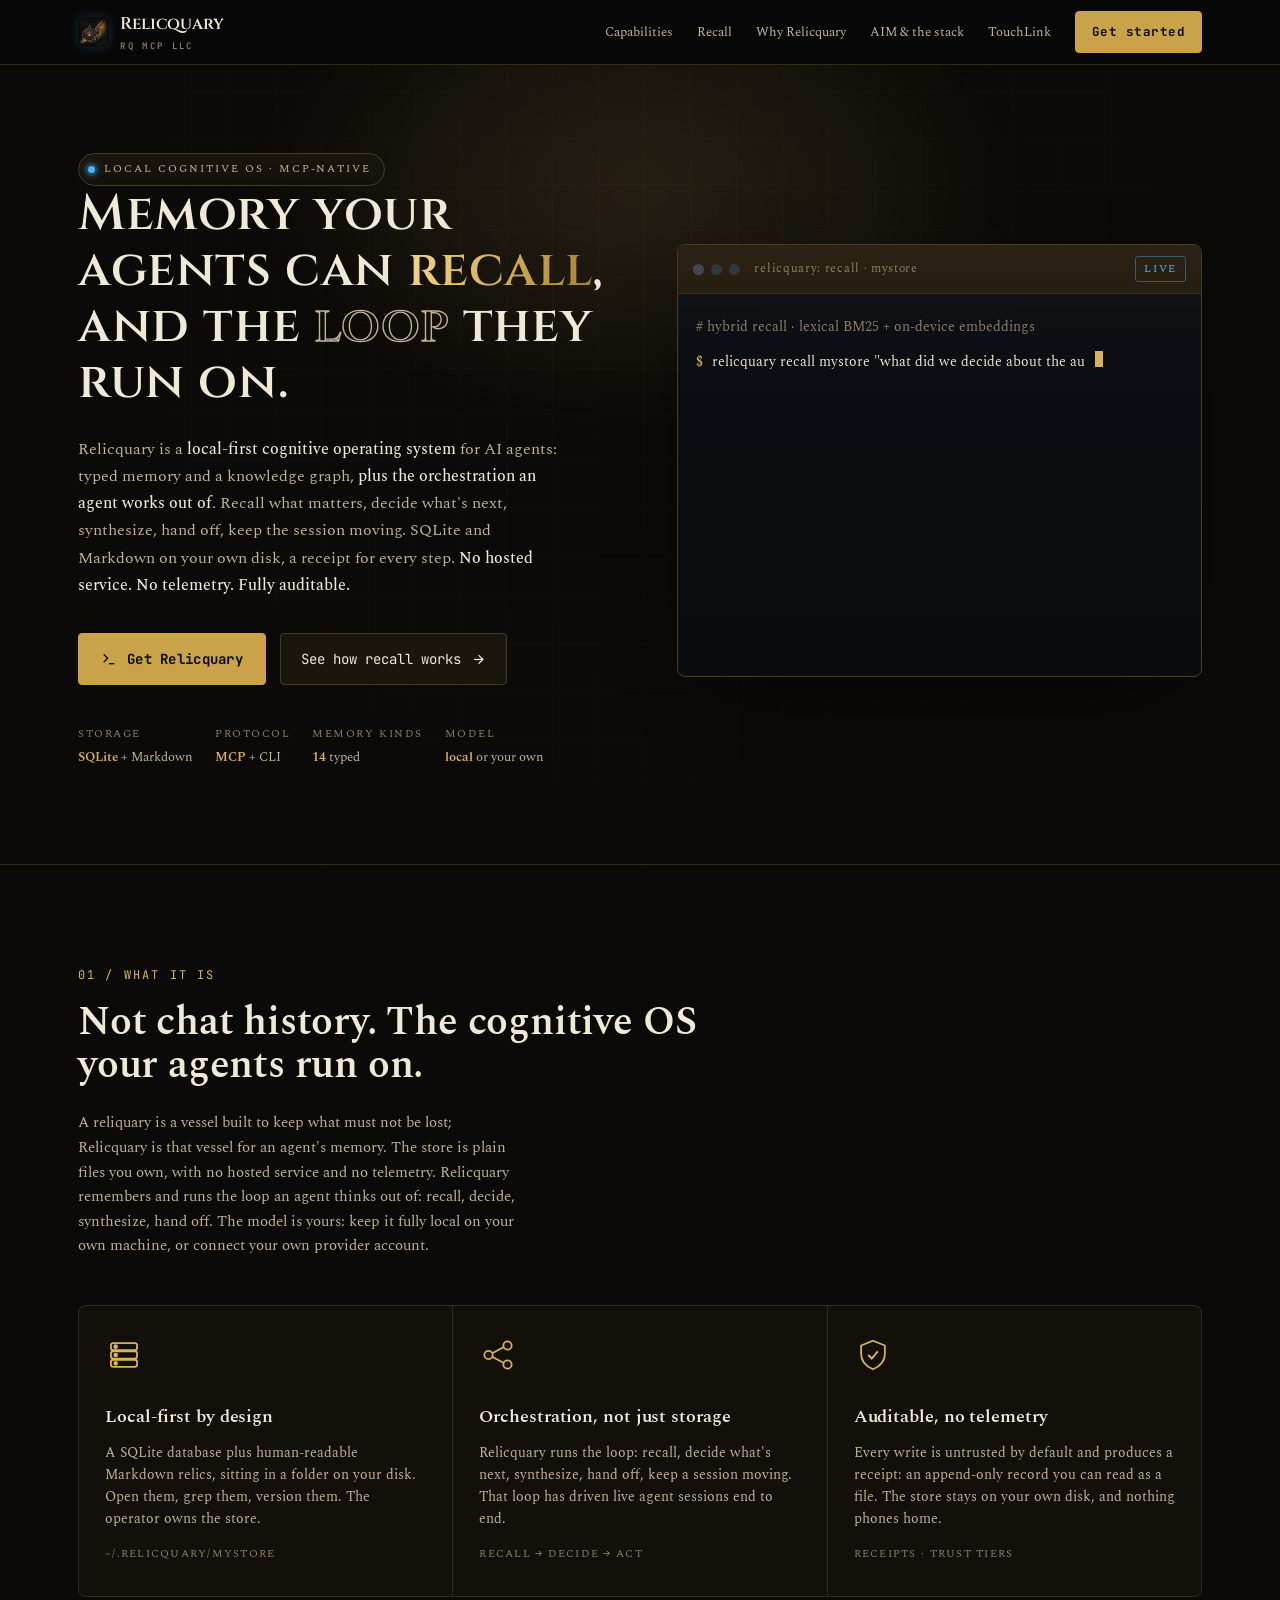
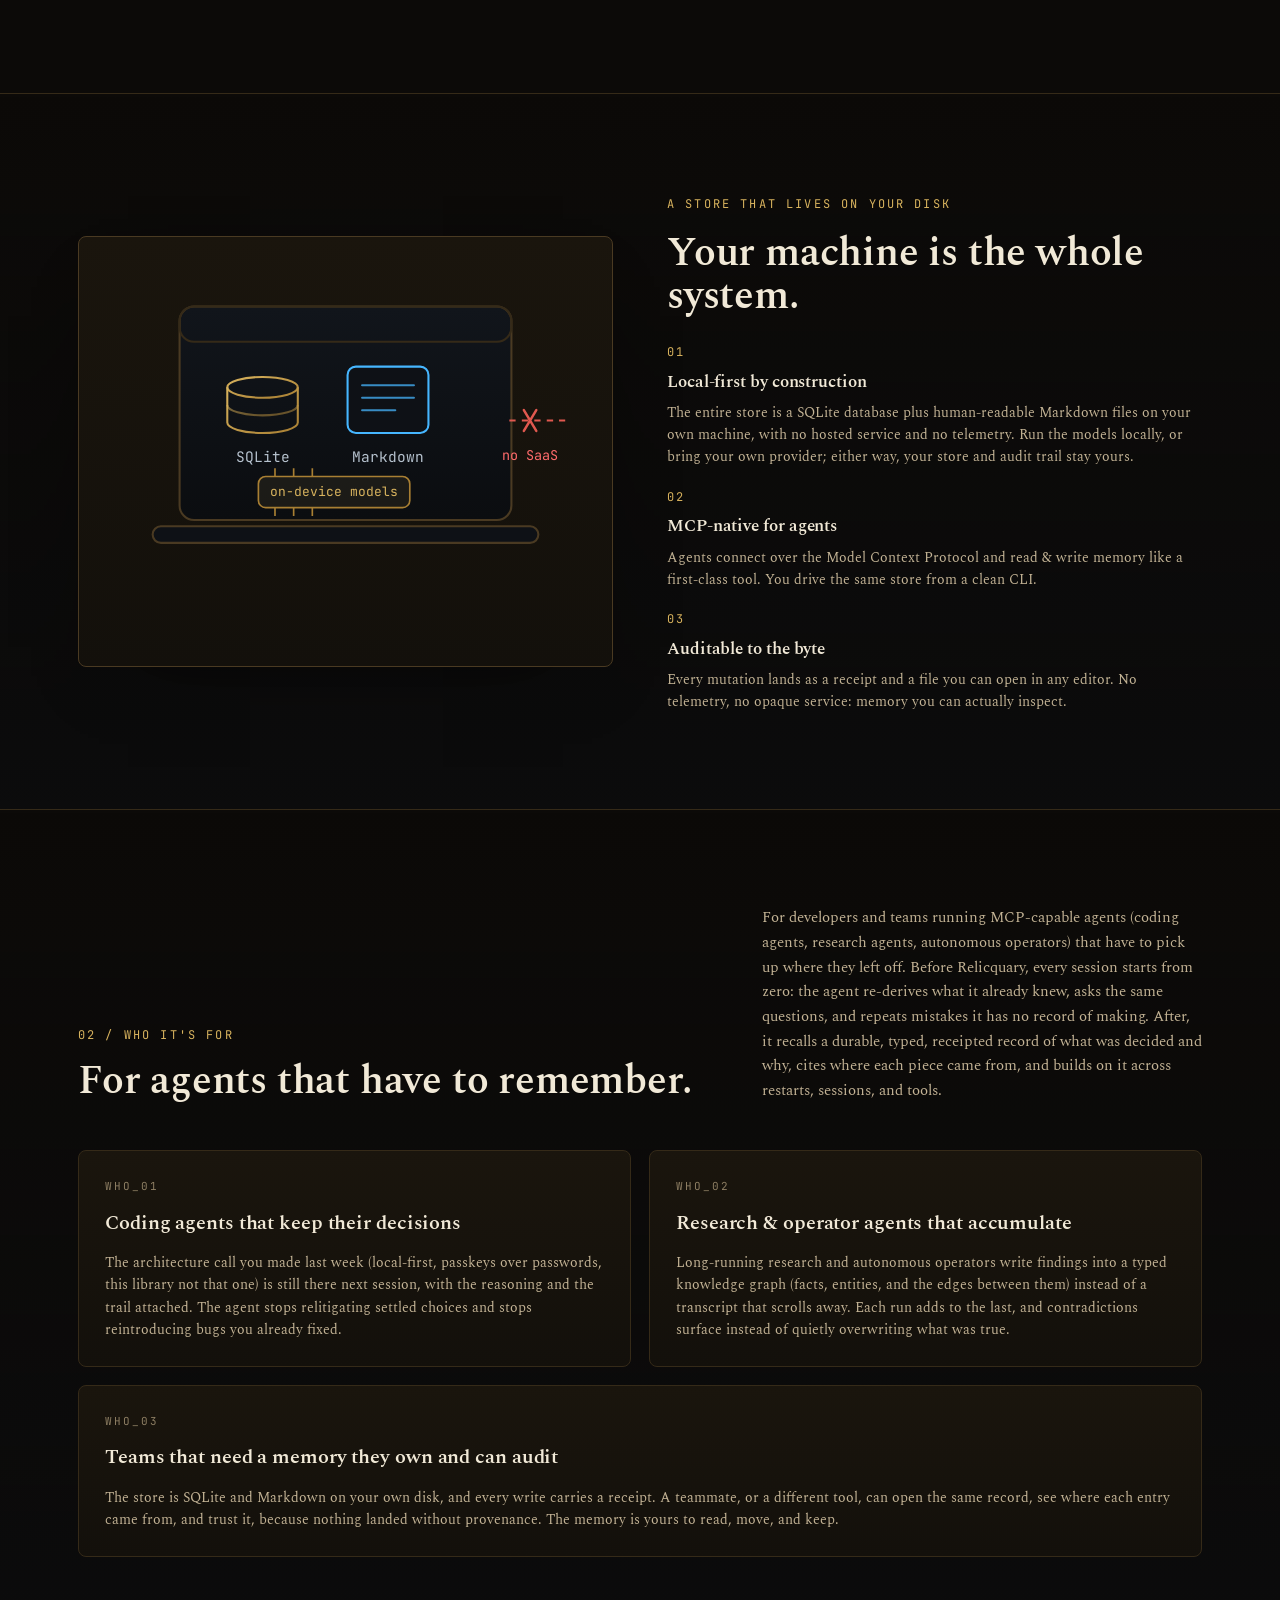
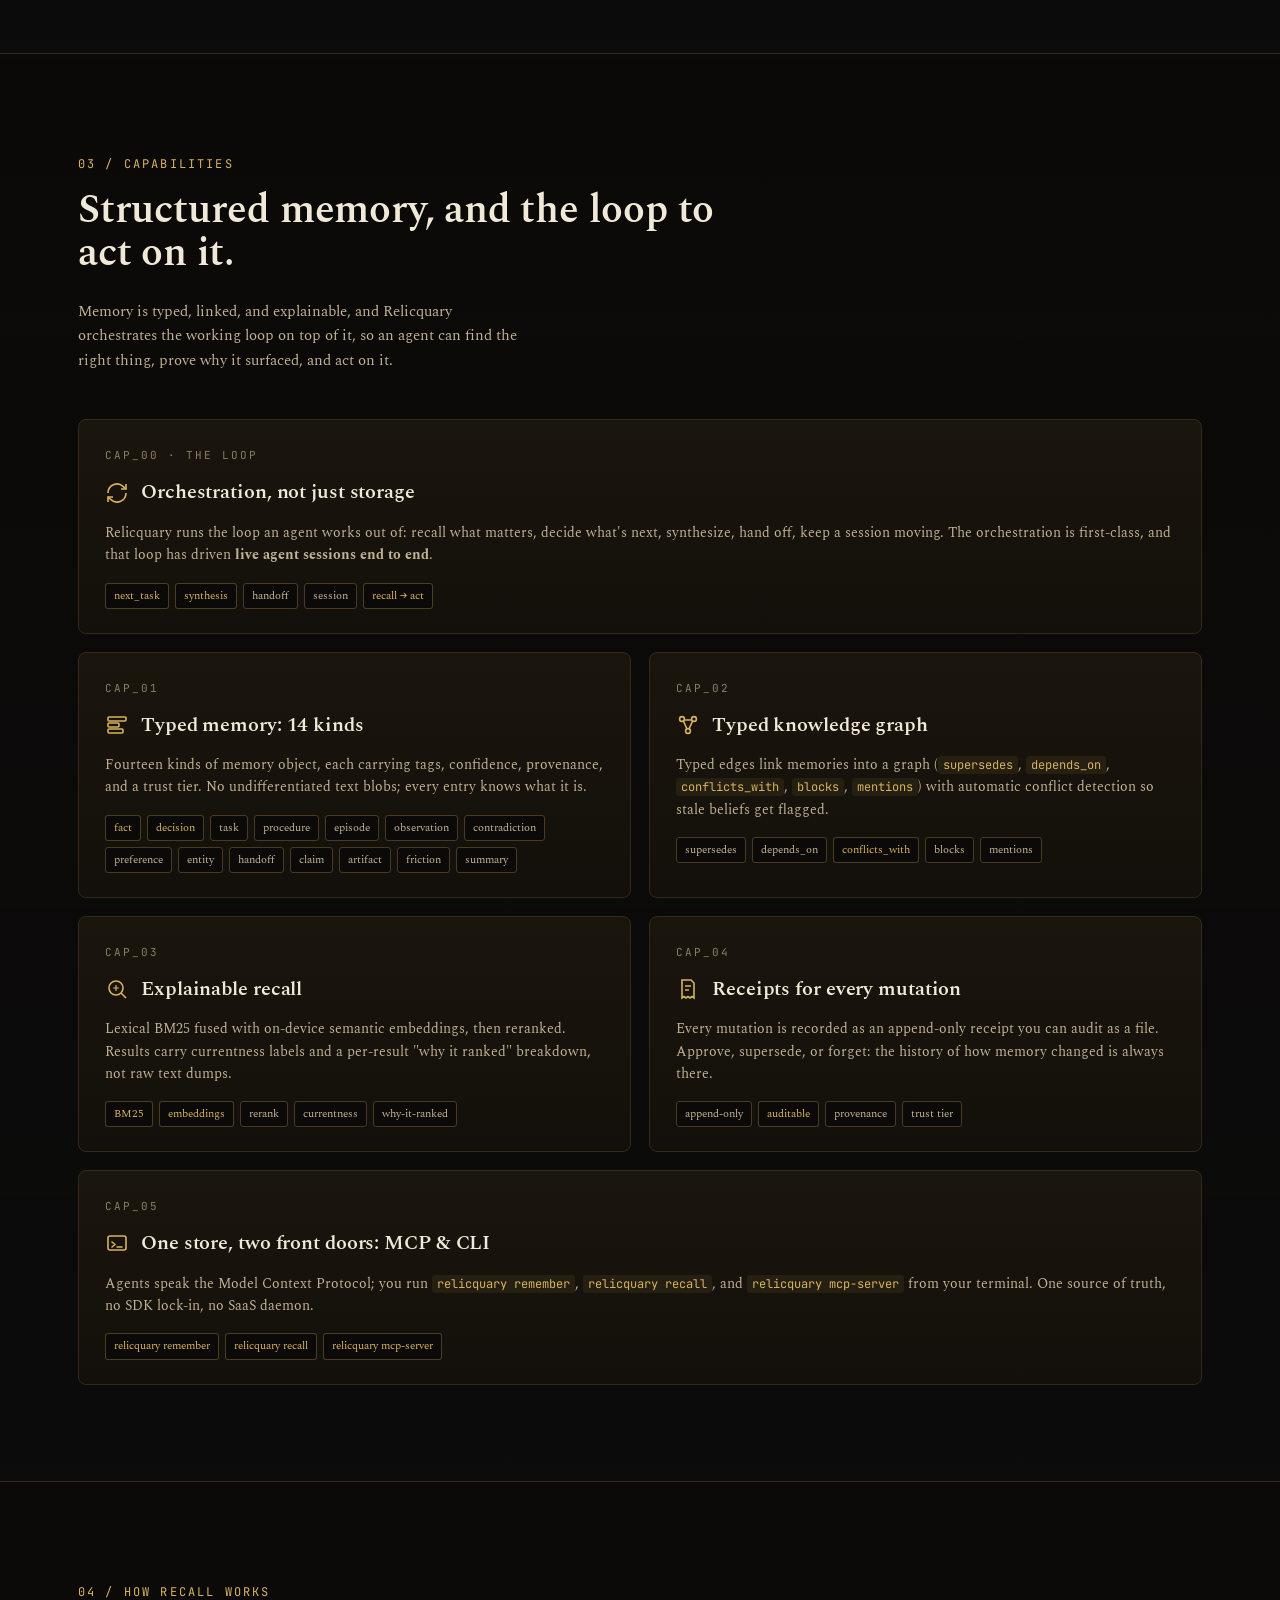
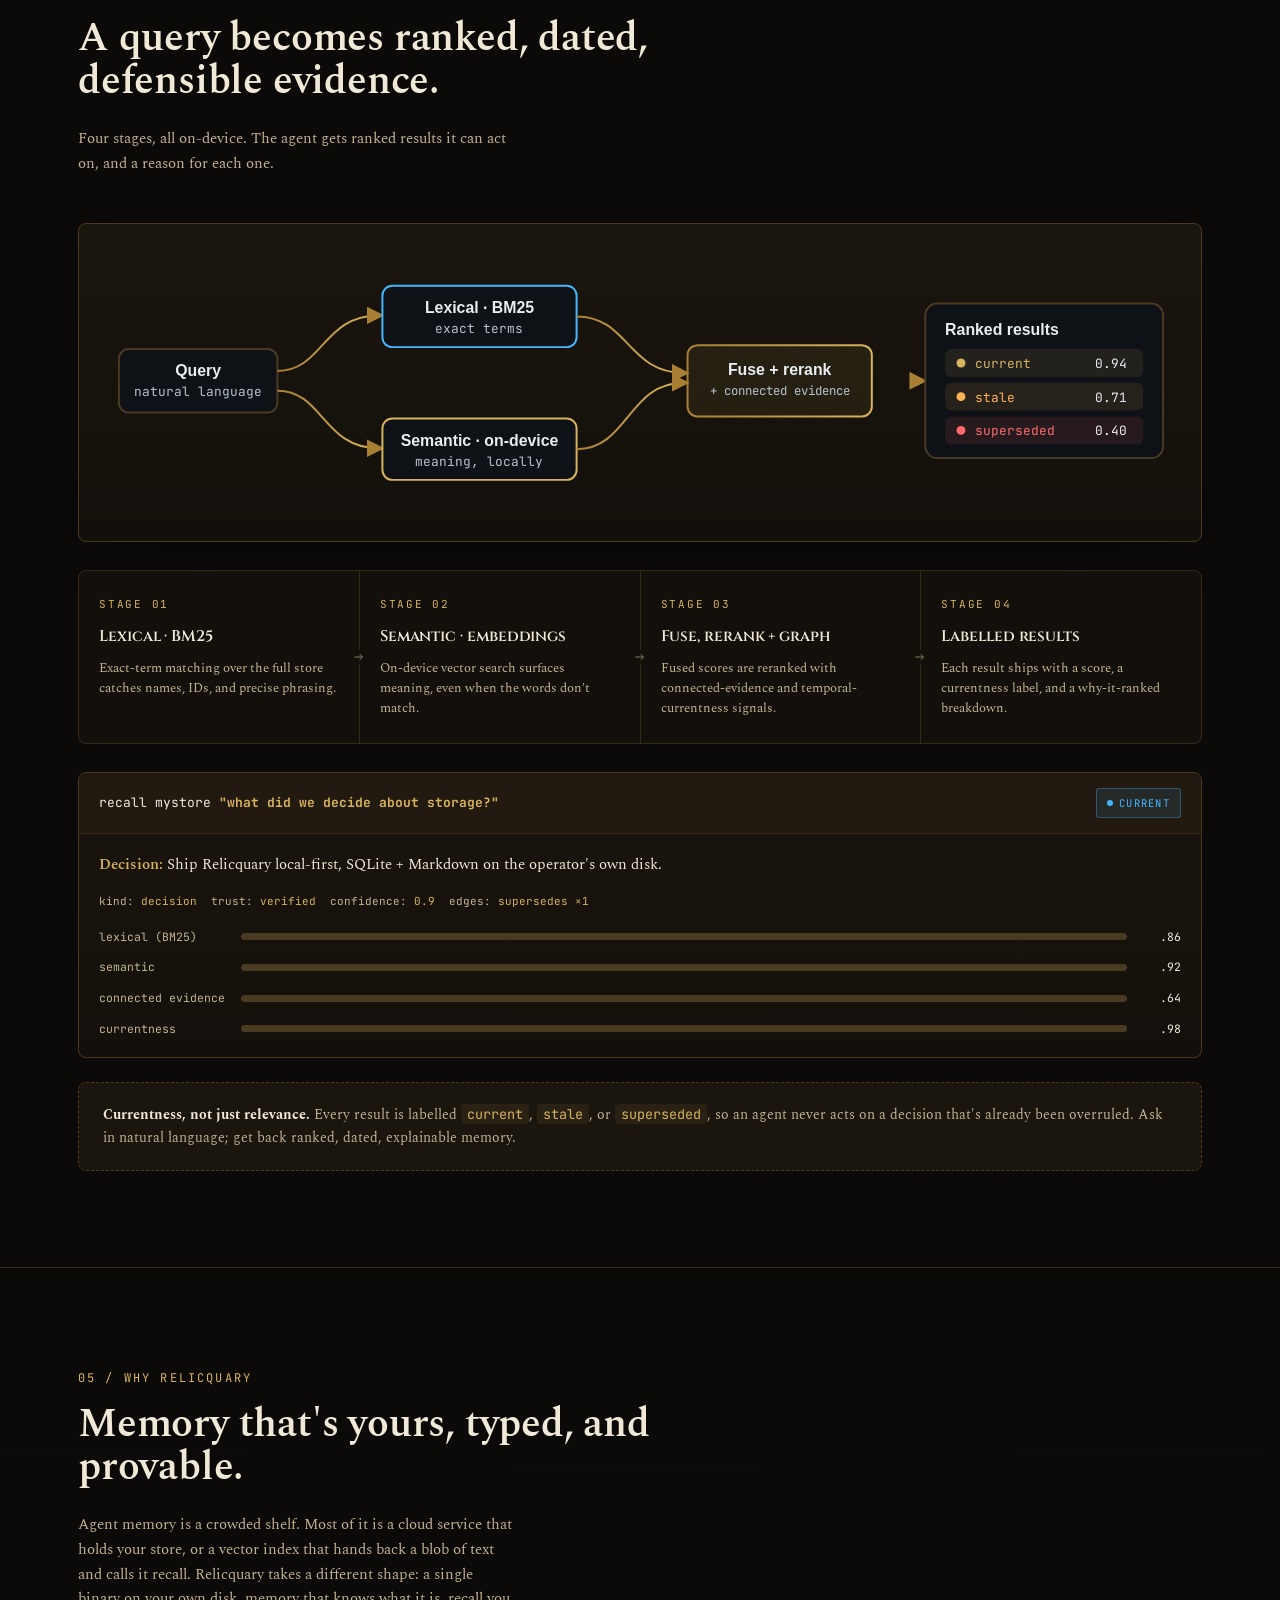
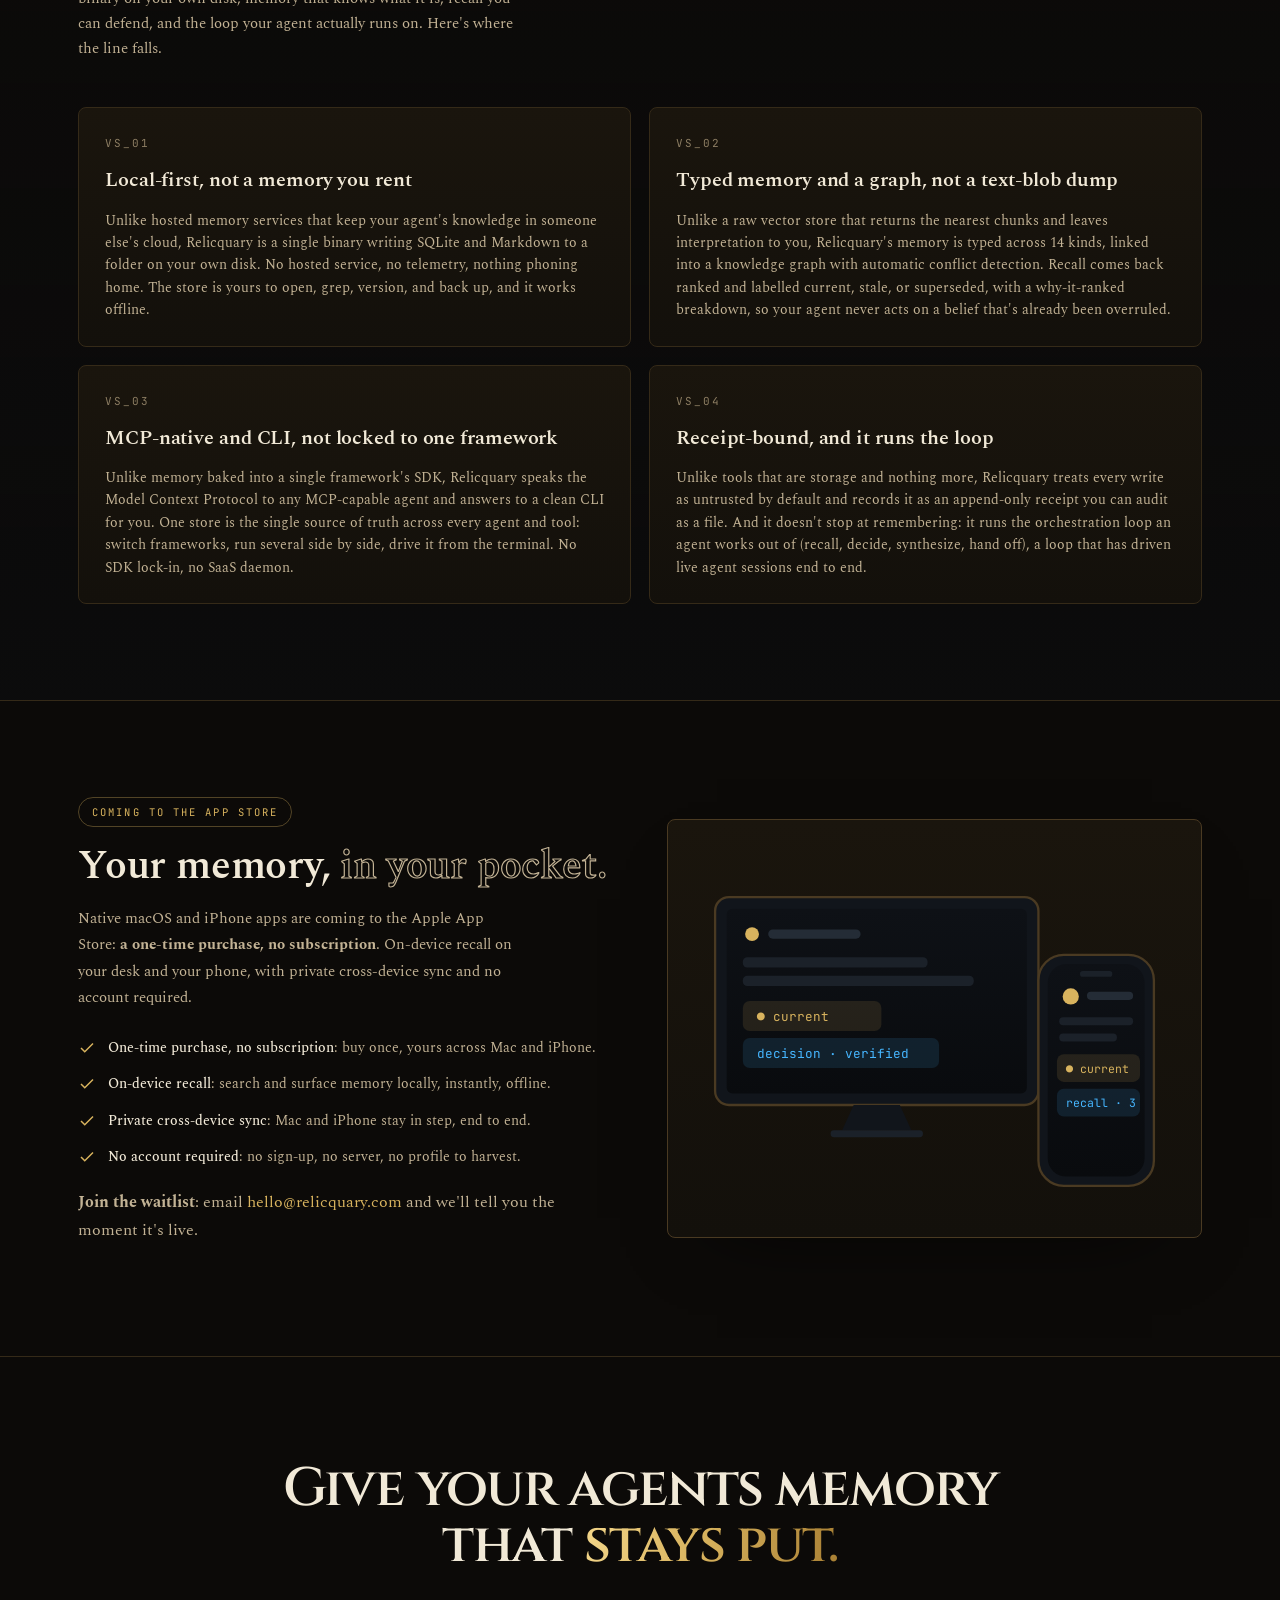
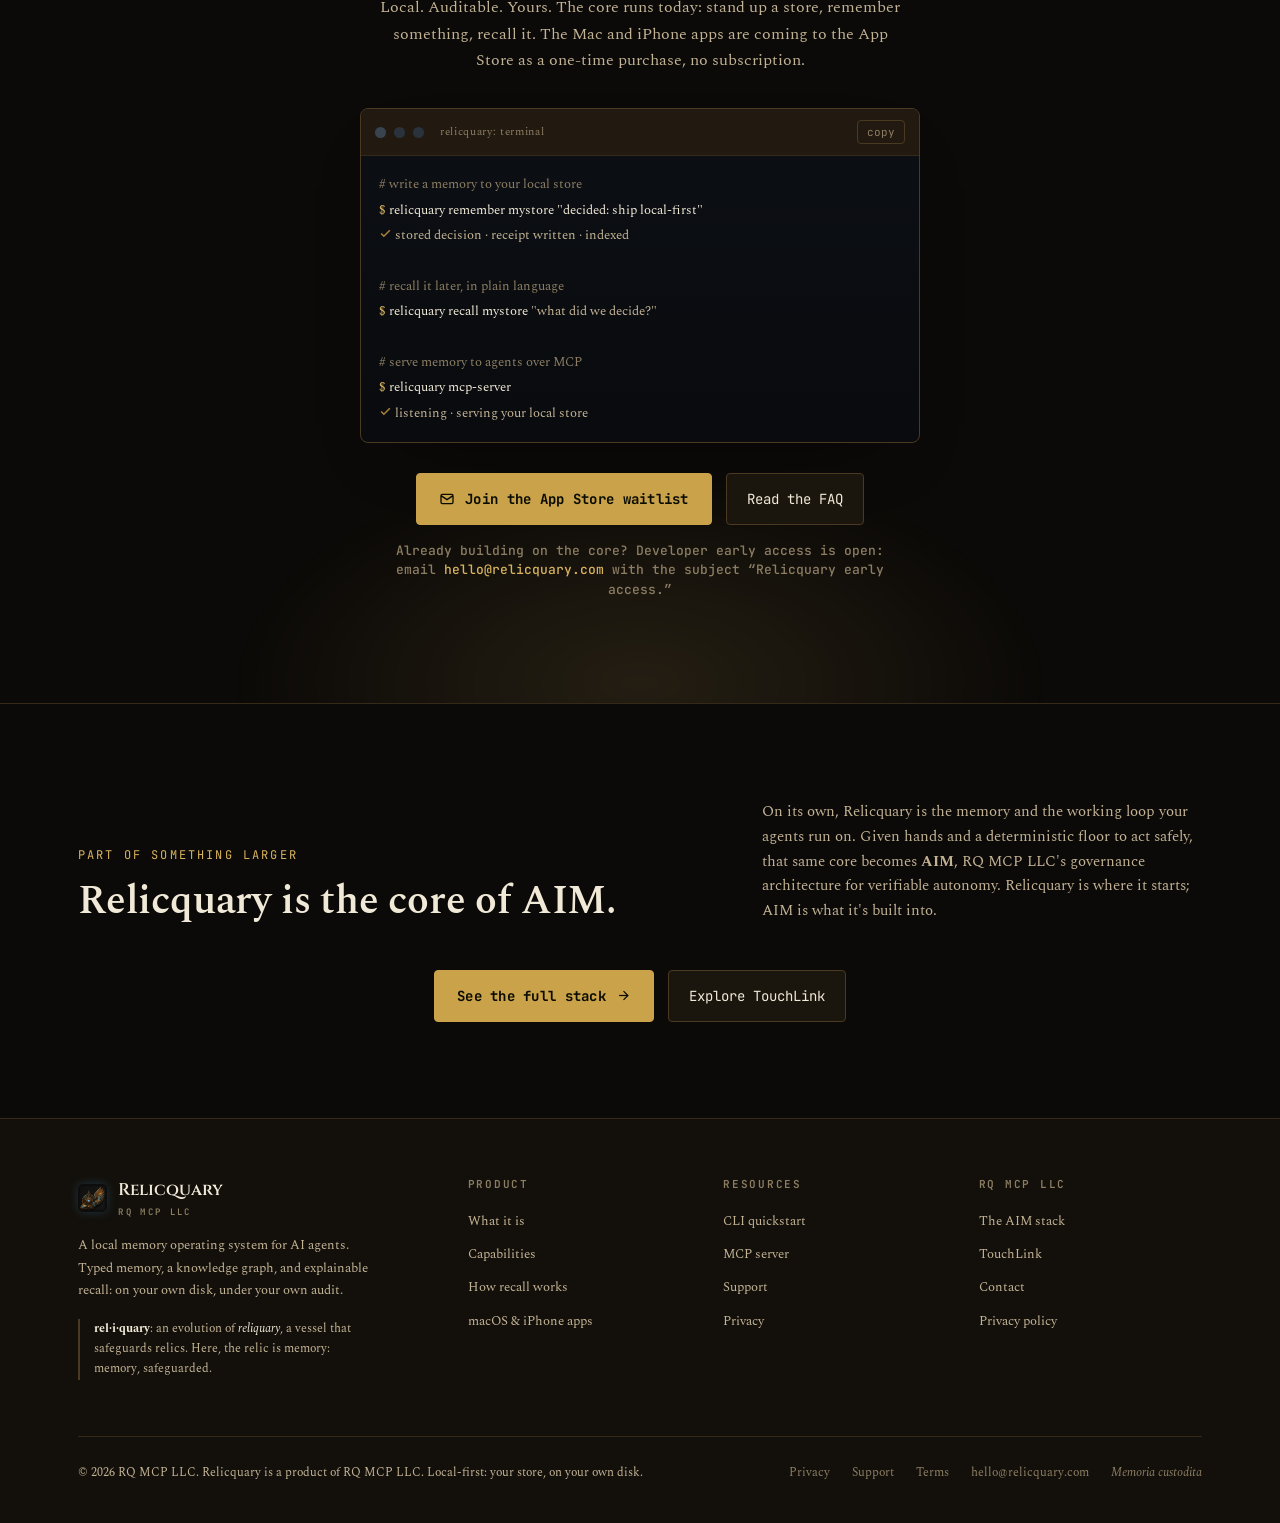
==== commit 685b96d4: "Fix stubby CTA fine-print: self-contained developer early-access line 'Developer early access availa" ====
--- a/index.html
+++ b/index.html
@@ -612,7 +612,7 @@
       </a>
       <a class="btn-ghost" href="support.html">Read the FAQ</a>
     </div>
-    <p style="margin-top:16px;font:500 13px/1.5 var(--mono);color:var(--ink-3)">Developer early access available now: same address, subject &ldquo;Relicquary early access.&rdquo;</p>
+    <p style="margin-top:16px;font:500 13px/1.5 var(--mono);color:var(--ink-3)">Already building on the core? Developer early access is open: email <a href="mailto:hello@relicquary.com?subject=Relicquary%20early%20access" style="color:var(--signal)">hello@relicquary.com</a> with the subject &ldquo;Relicquary early access.&rdquo;</p>
   </div>
 </section>
 
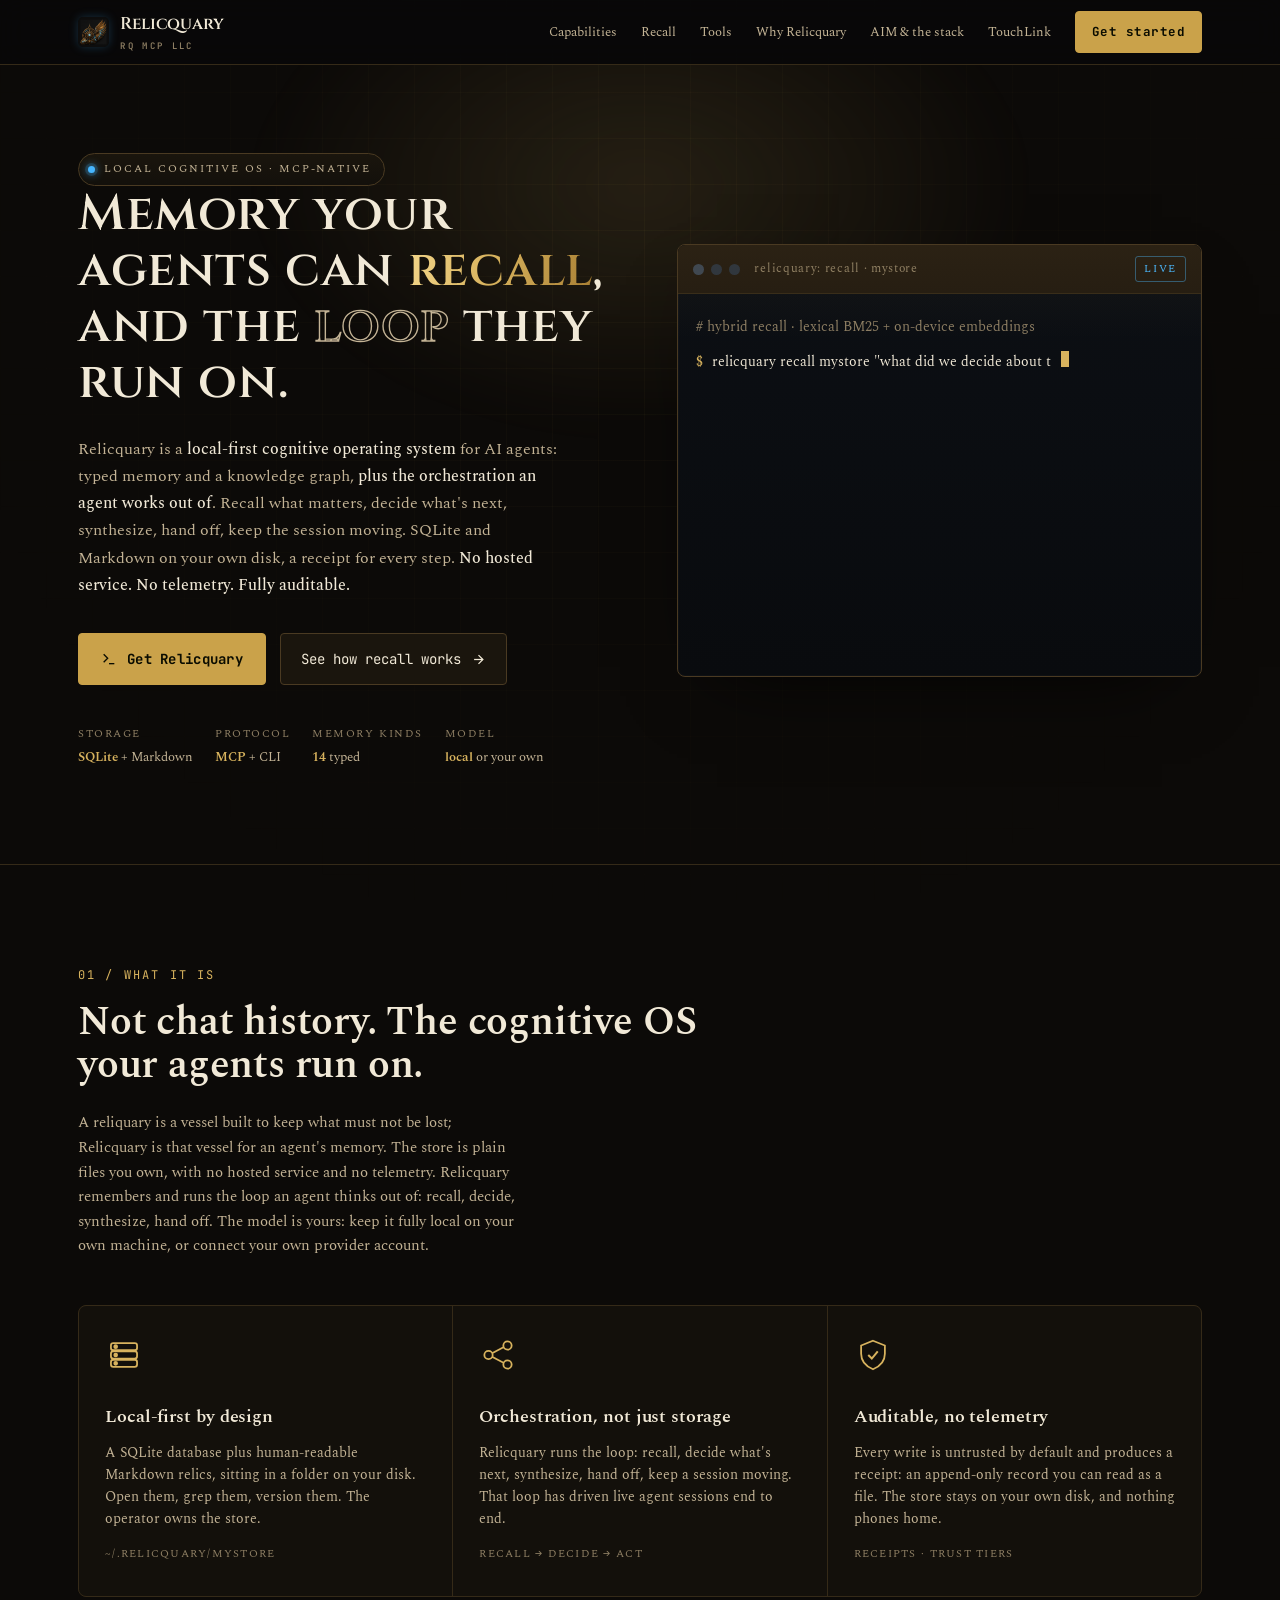
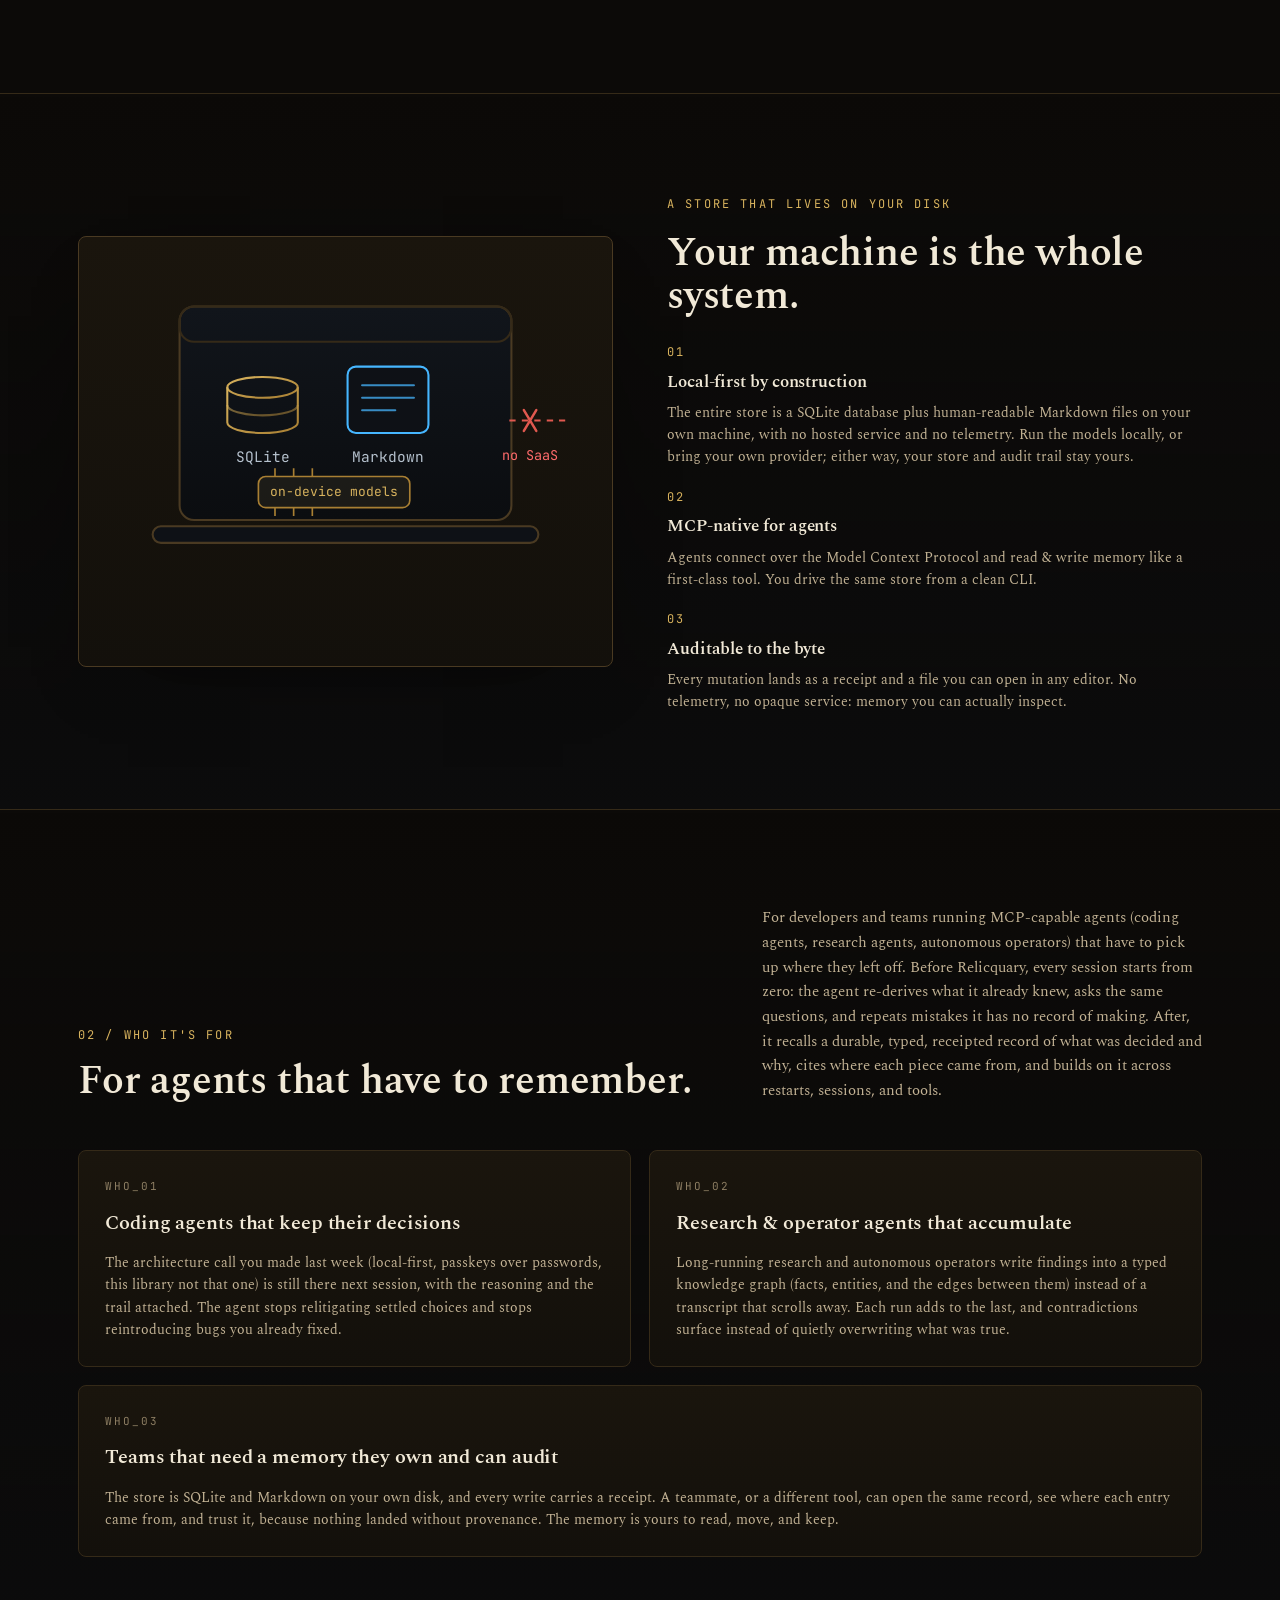
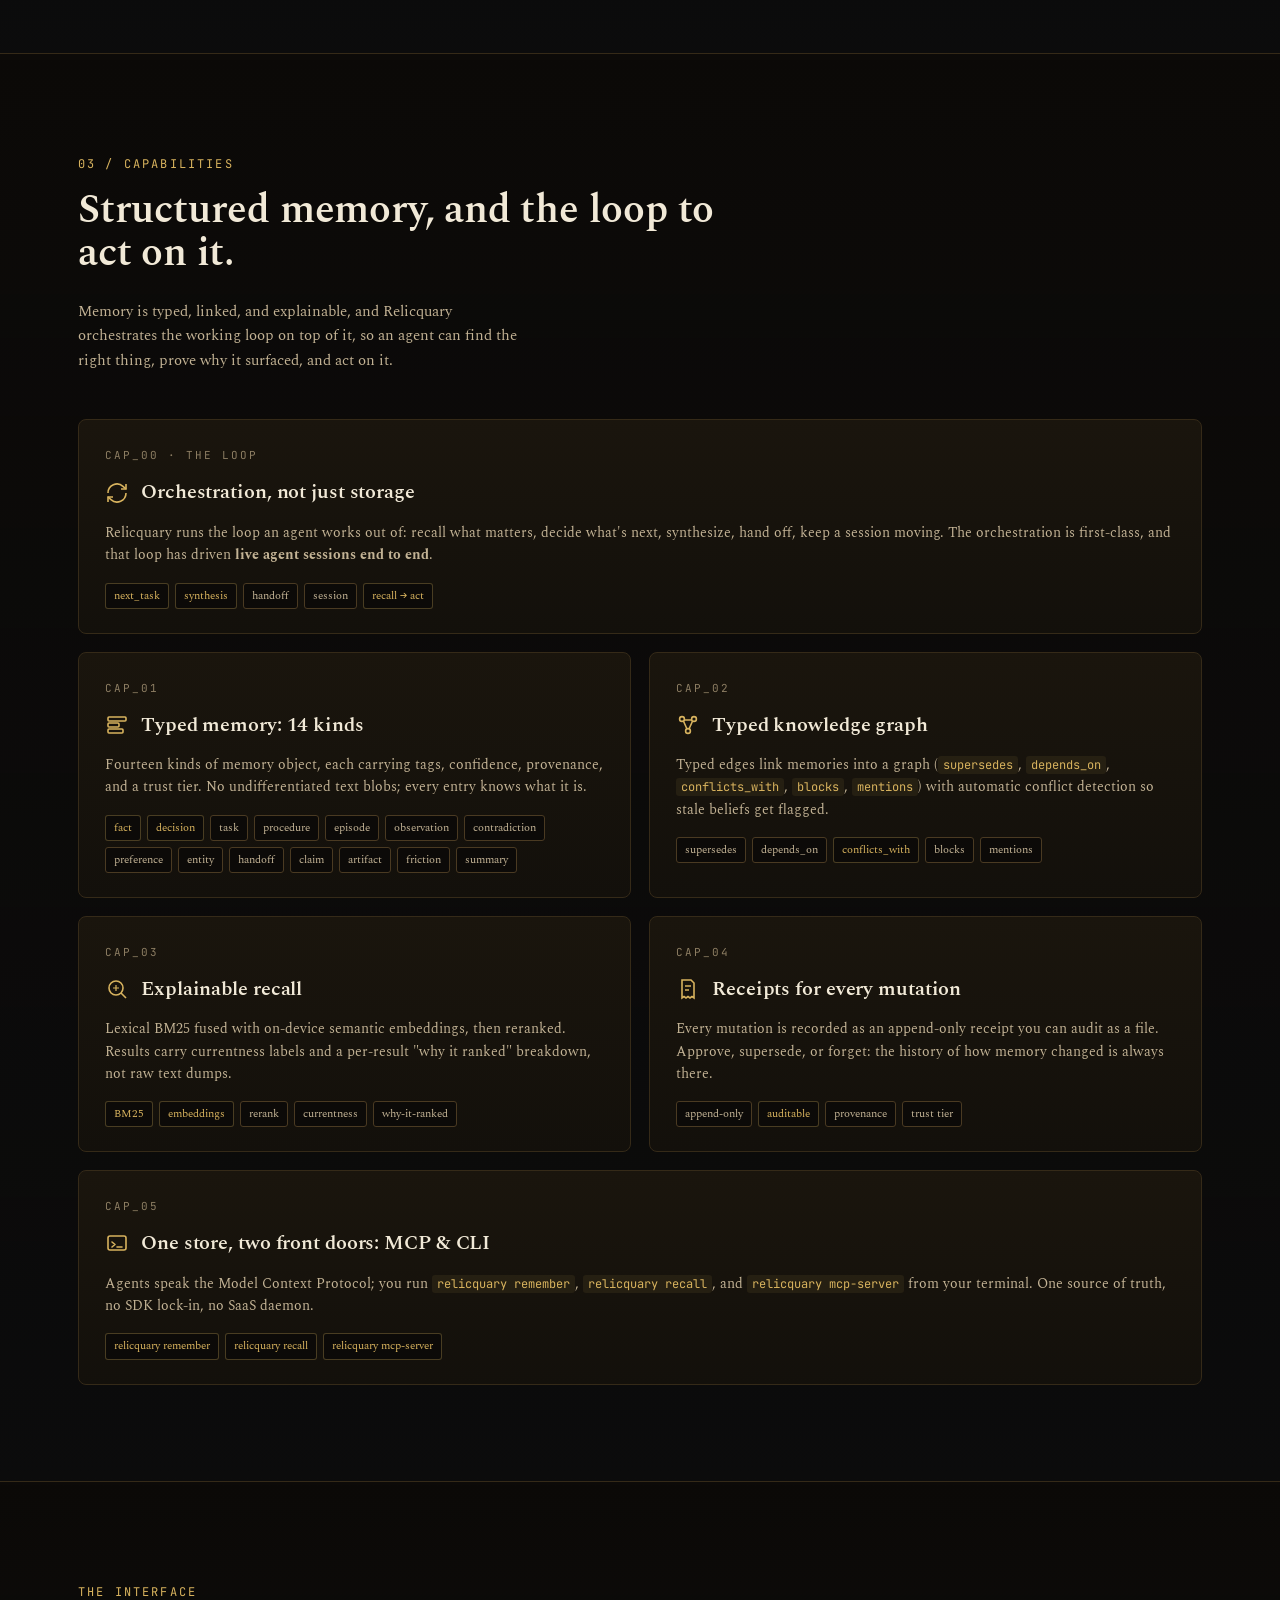
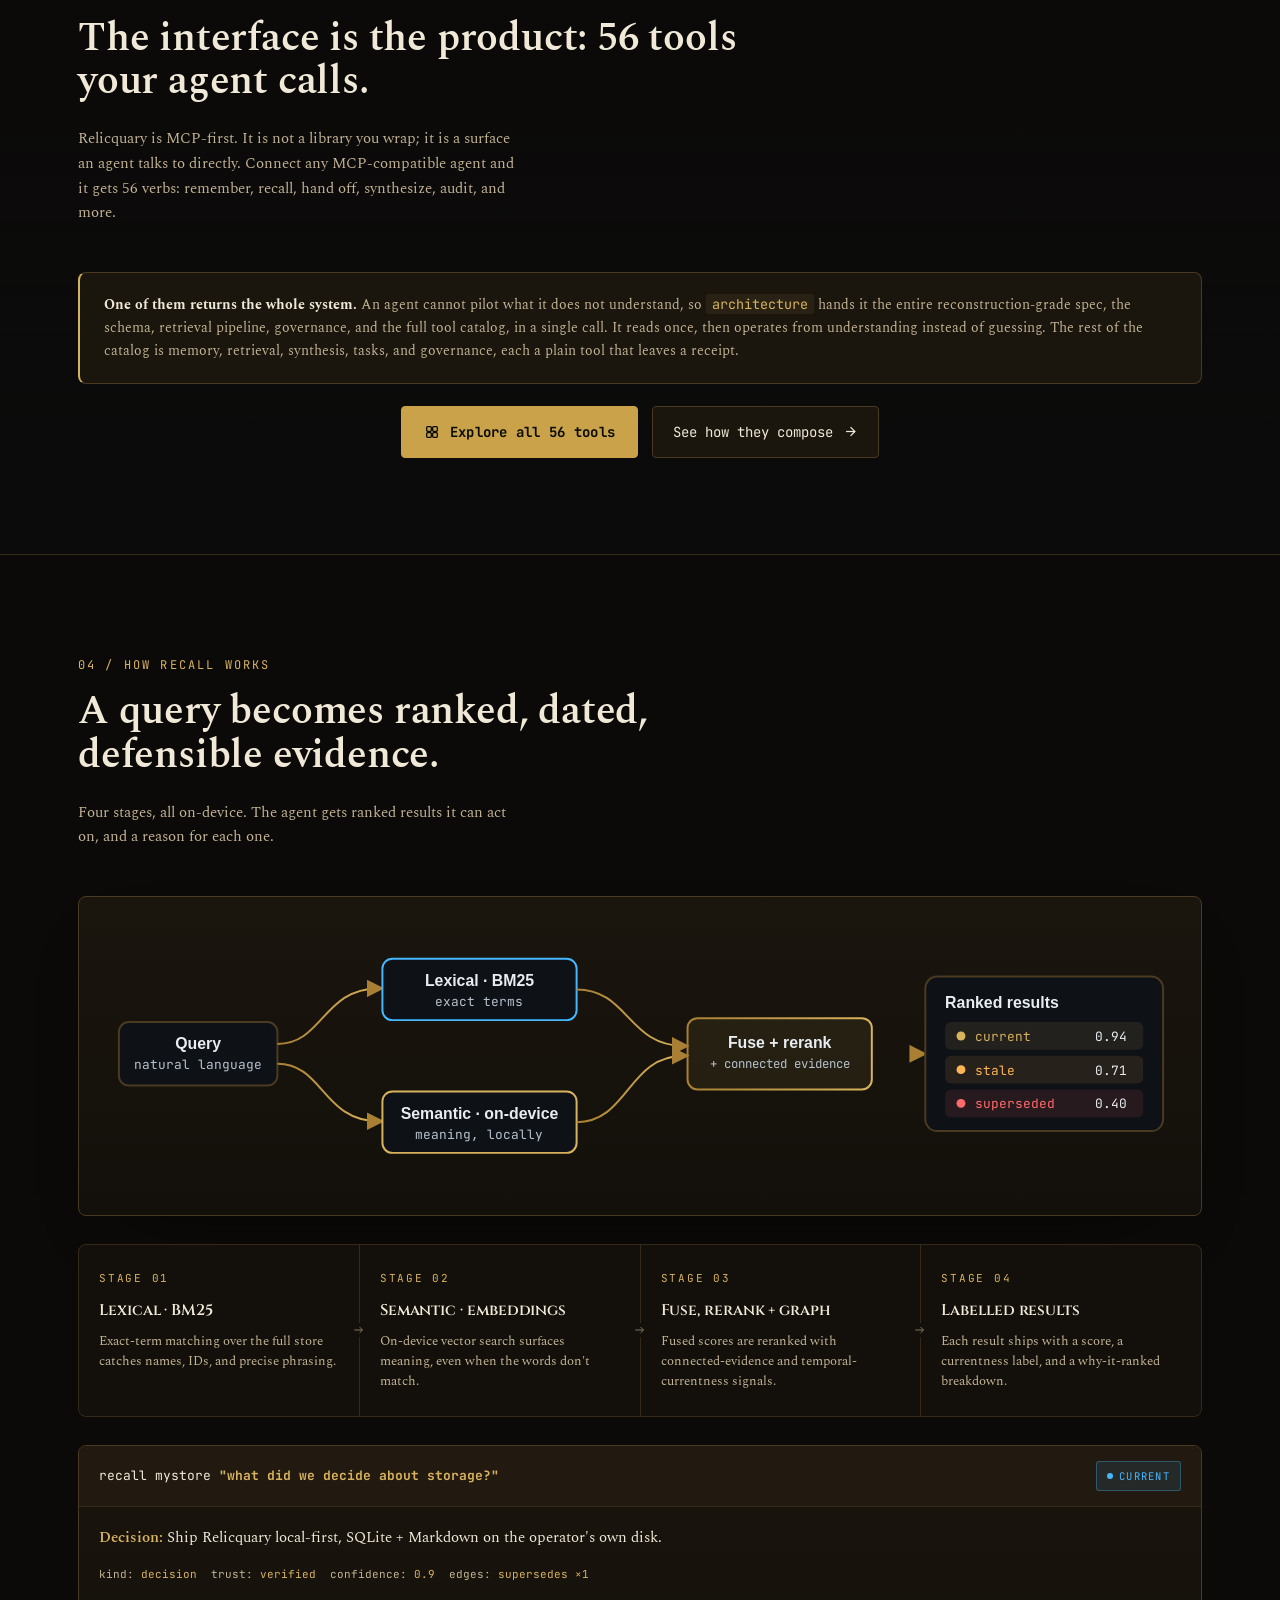
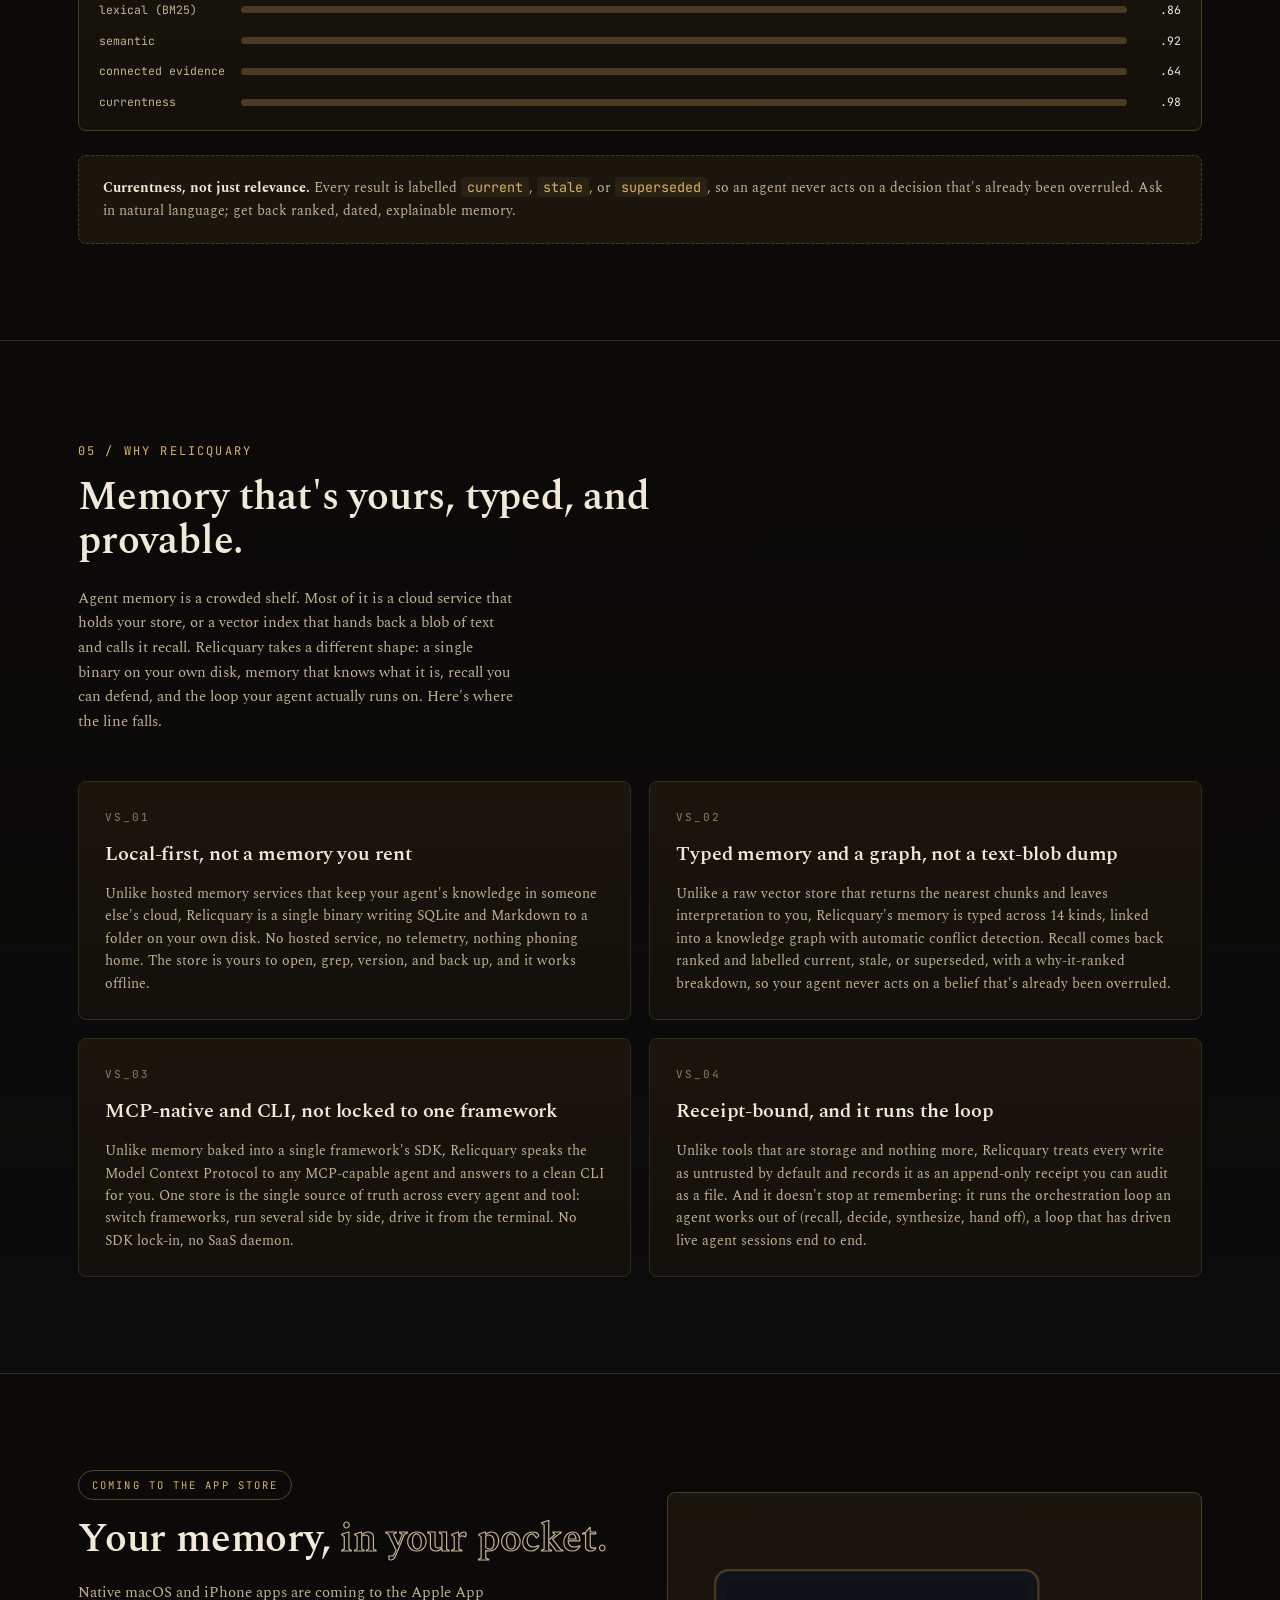
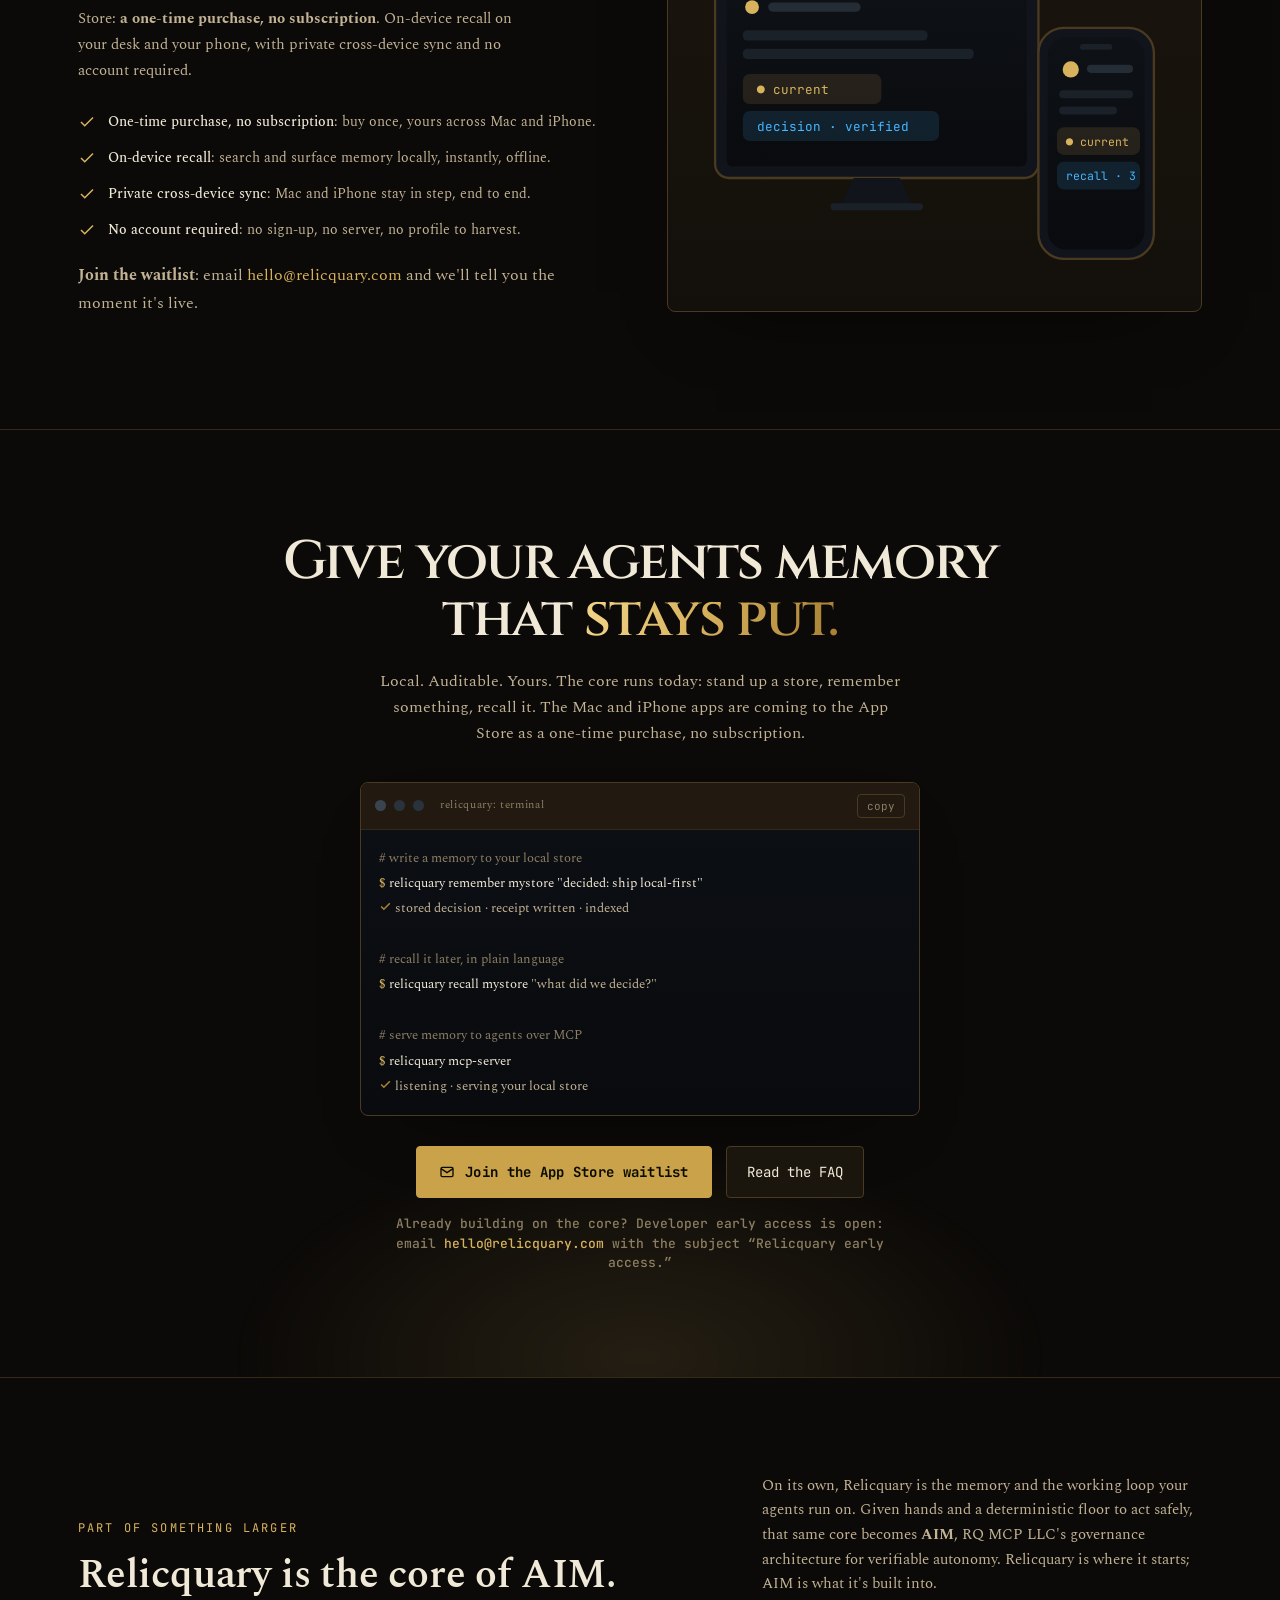
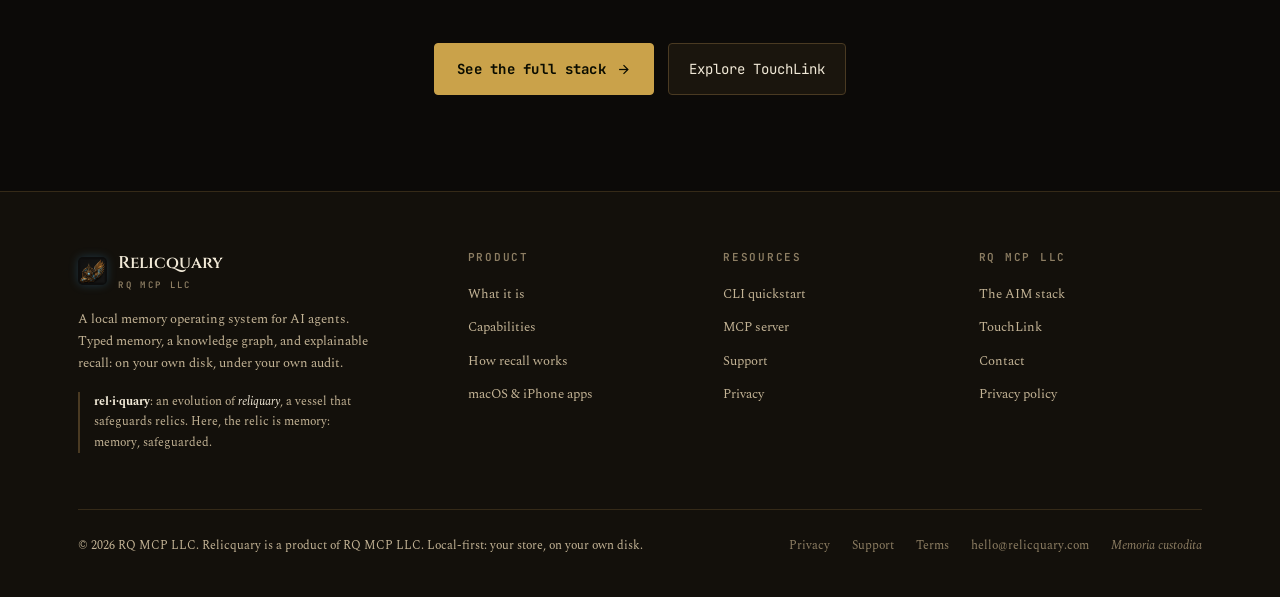
==== commit 37d6dc9c: "Feature the MCP-first tool catalog: product-page section + full tools.html Relicquary's actual inter" ====
--- a/index.html
+++ b/index.html
@@ -48,6 +48,7 @@
     <nav class="nav-links" id="navlinks" aria-label="Primary">
       <a href="#caps">Capabilities</a>
       <a href="#recall">Recall</a>
+      <a href="tools.html">Tools</a>
       <a href="#why">Why Relicquary</a>
       <a href="stack.html">AIM &amp; the stack</a>
       <a href="touchlink.html">TouchLink</a>
@@ -305,6 +306,31 @@
           <span class="hl">relicquary remember</span><span class="hl">relicquary recall</span><span class="hl">relicquary mcp-server</span>
         </div>
       </article>
+    </div>
+  </div>
+</section>
+
+<!-- THE INTERFACE: 56 MCP tools -->
+<section class="caps" id="interface">
+  <div class="wrap">
+    <div class="sec-head reveal">
+      <div>
+        <span class="index">THE INTERFACE</span>
+        <h2>The interface is the product: 56 tools your agent calls.</h2>
+      </div>
+      <p>Relicquary is MCP-first. It is not a library you wrap; it is a surface an agent talks to directly. Connect any MCP-compatible agent and it gets 56 verbs: remember, recall, hand off, synthesize, audit, and more.</p>
+    </div>
+    <div class="recall-note reveal" style="border-style:solid;border-left:2px solid var(--signal)">
+      <b>One of them returns the whole system.</b> An agent cannot pilot what it does not understand, so <code>architecture</code> hands it the entire reconstruction-grade spec, the schema, retrieval pipeline, governance, and the full tool catalog, in a single call. It reads once, then operates from understanding instead of guessing. The rest of the catalog is memory, retrieval, synthesis, tasks, and governance, each a plain tool that leaves a receipt.
+    </div>
+    <div class="cta-actions reveal" style="margin-top:22px">
+      <a class="btn-primary" href="tools.html">
+        <svg width="16" height="16" viewBox="0 0 24 24" fill="none" stroke="currentColor" stroke-width="2" aria-hidden="true"><rect x="4" y="4" width="7" height="7" rx="1.5"/><rect x="13" y="4" width="7" height="7" rx="1.5"/><rect x="4" y="13" width="7" height="7" rx="1.5"/><rect x="13" y="13" width="7" height="7" rx="1.5"/></svg>
+        Explore all 56 tools
+      </a>
+      <a class="btn-ghost" href="tools.html#together">See how they compose
+        <svg width="15" height="15" viewBox="0 0 24 24" fill="none" stroke="currentColor" stroke-width="2" aria-hidden="true"><line x1="5" y1="12" x2="19" y2="12"/><polyline points="12 5 19 12 12 19"/></svg>
+      </a>
     </div>
   </div>
 </section>
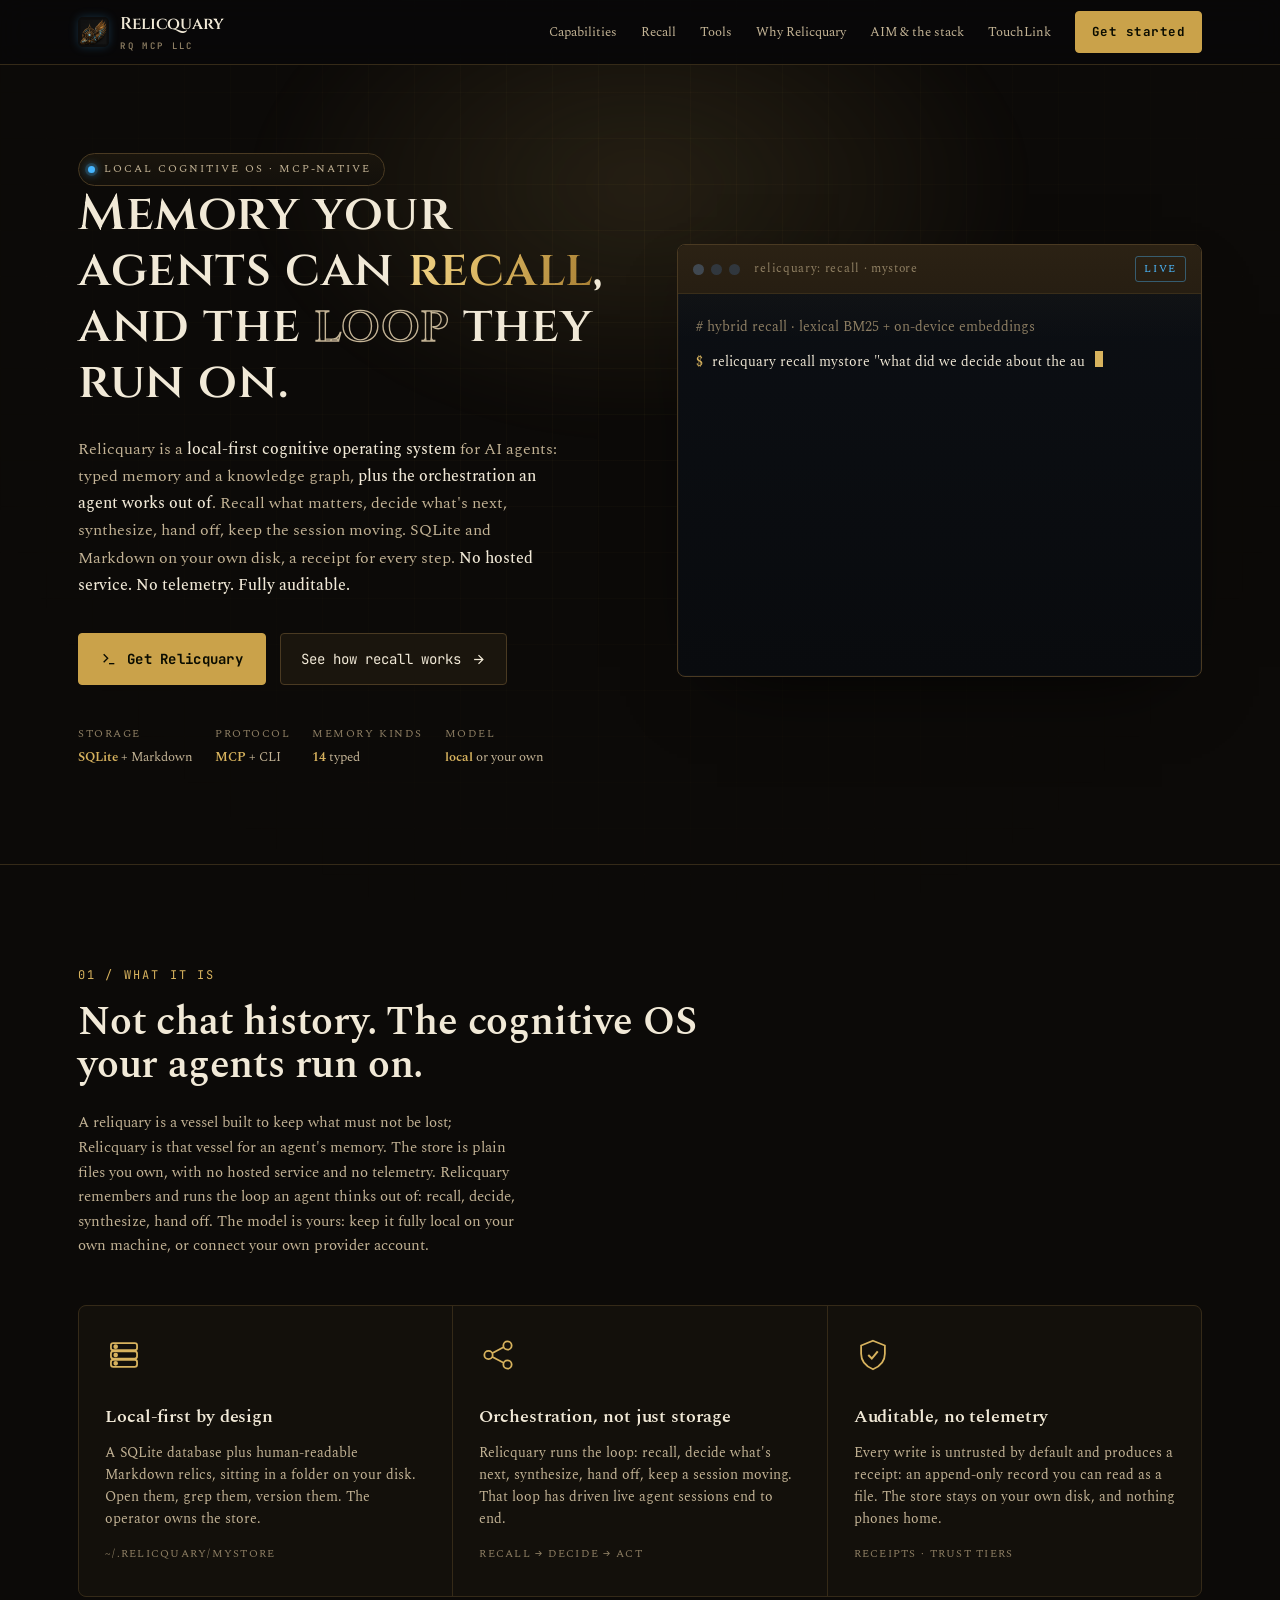
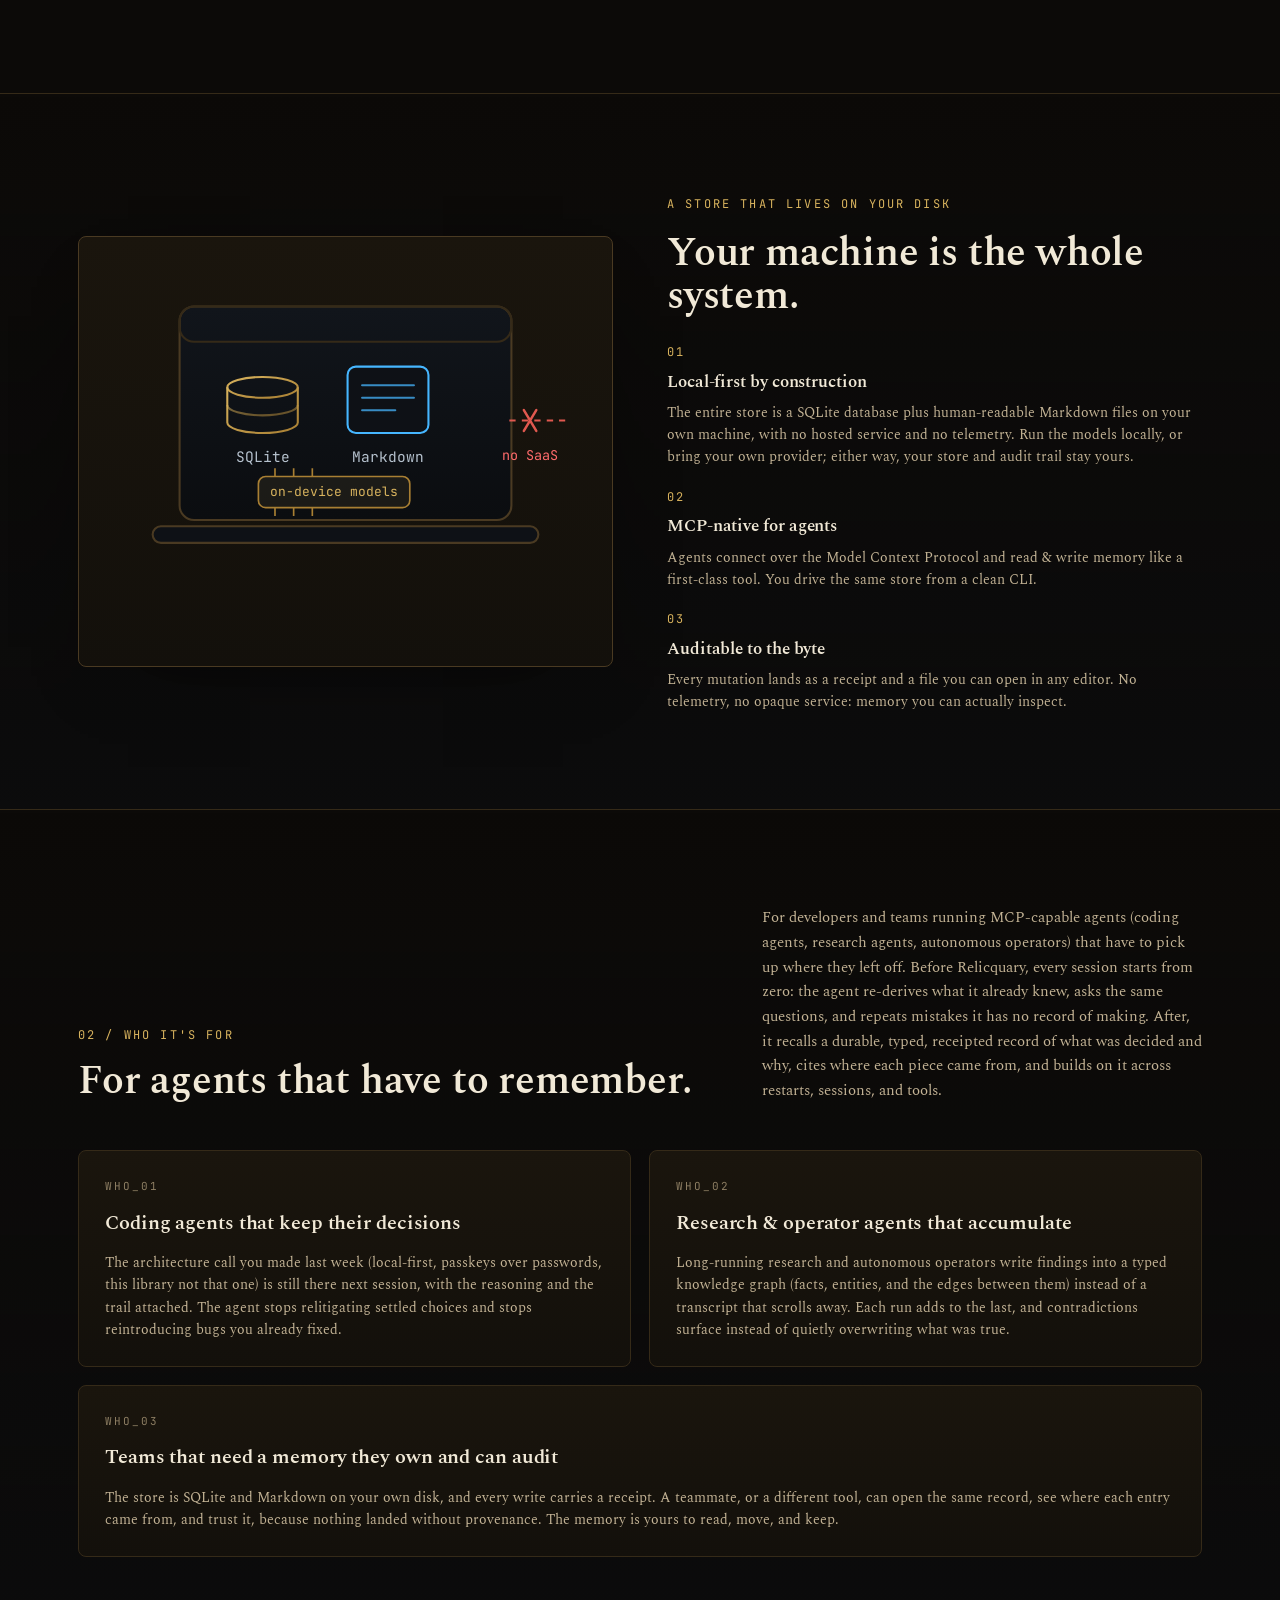
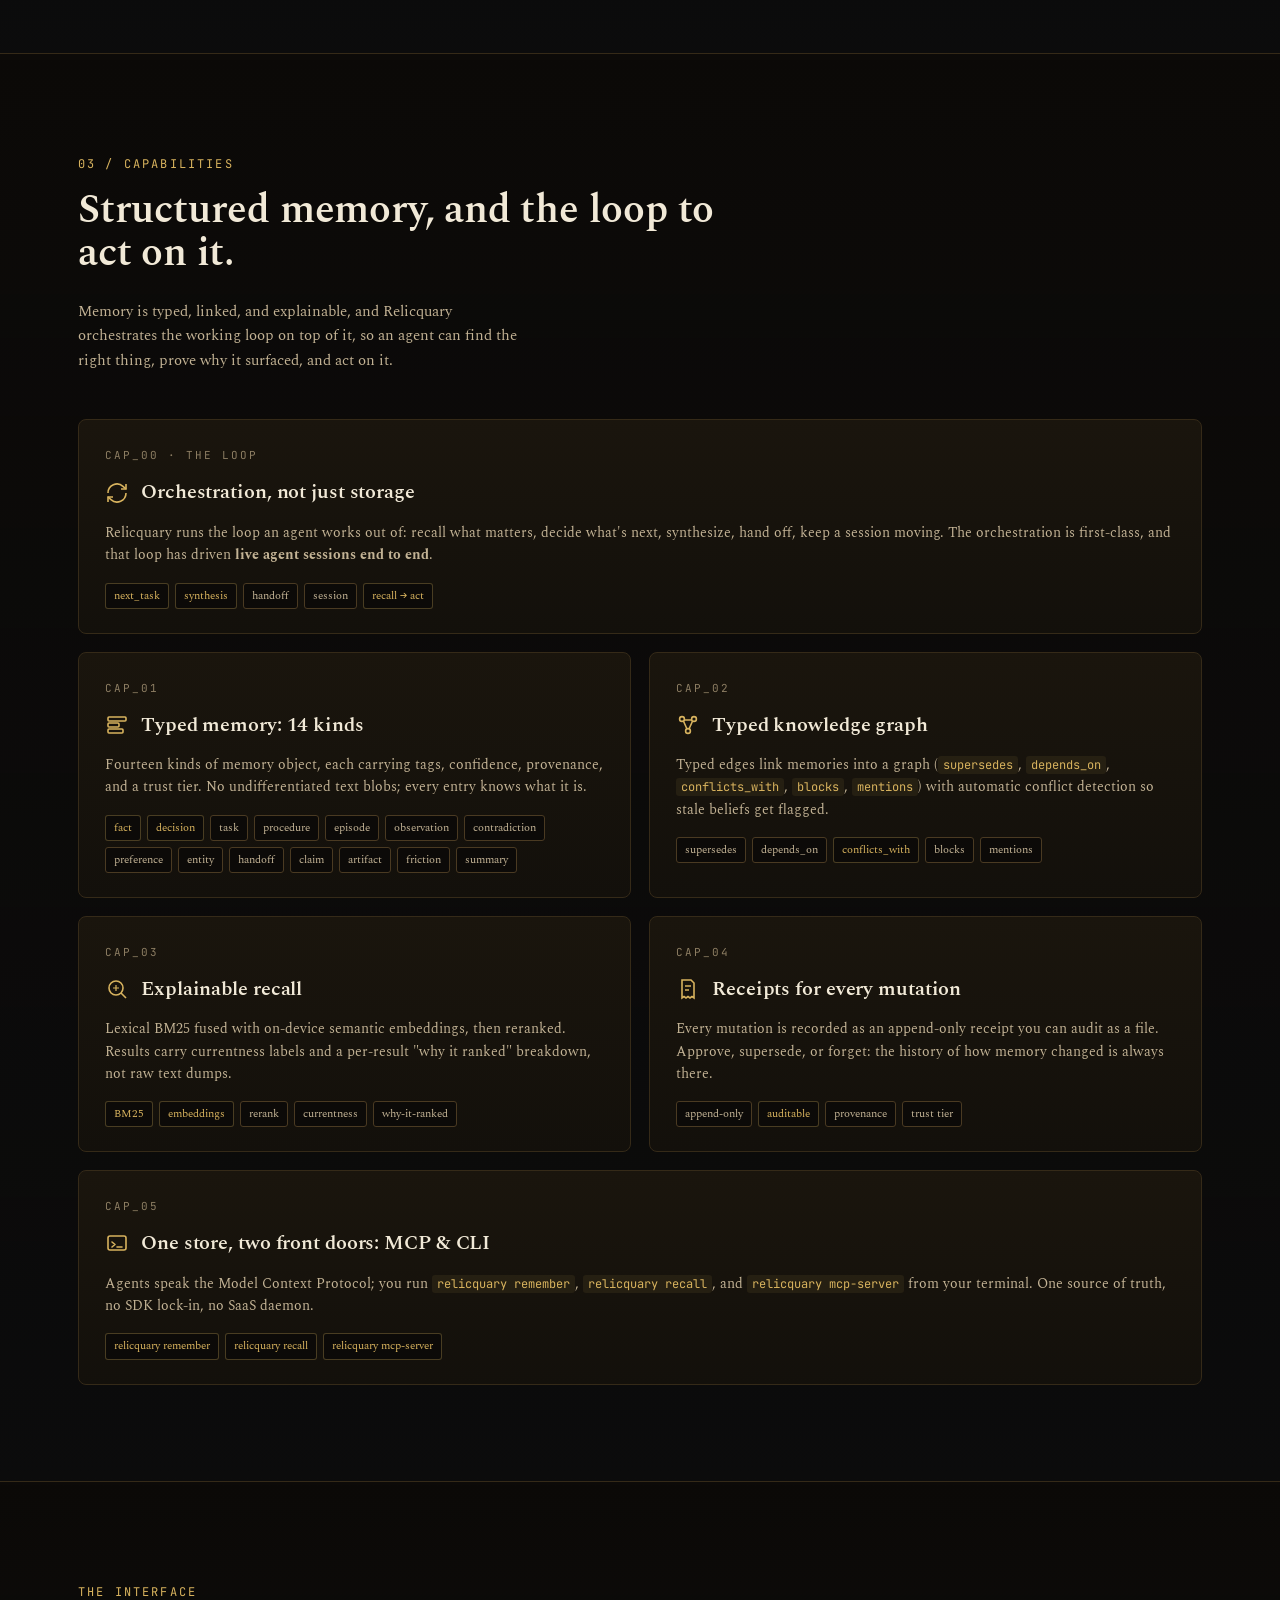
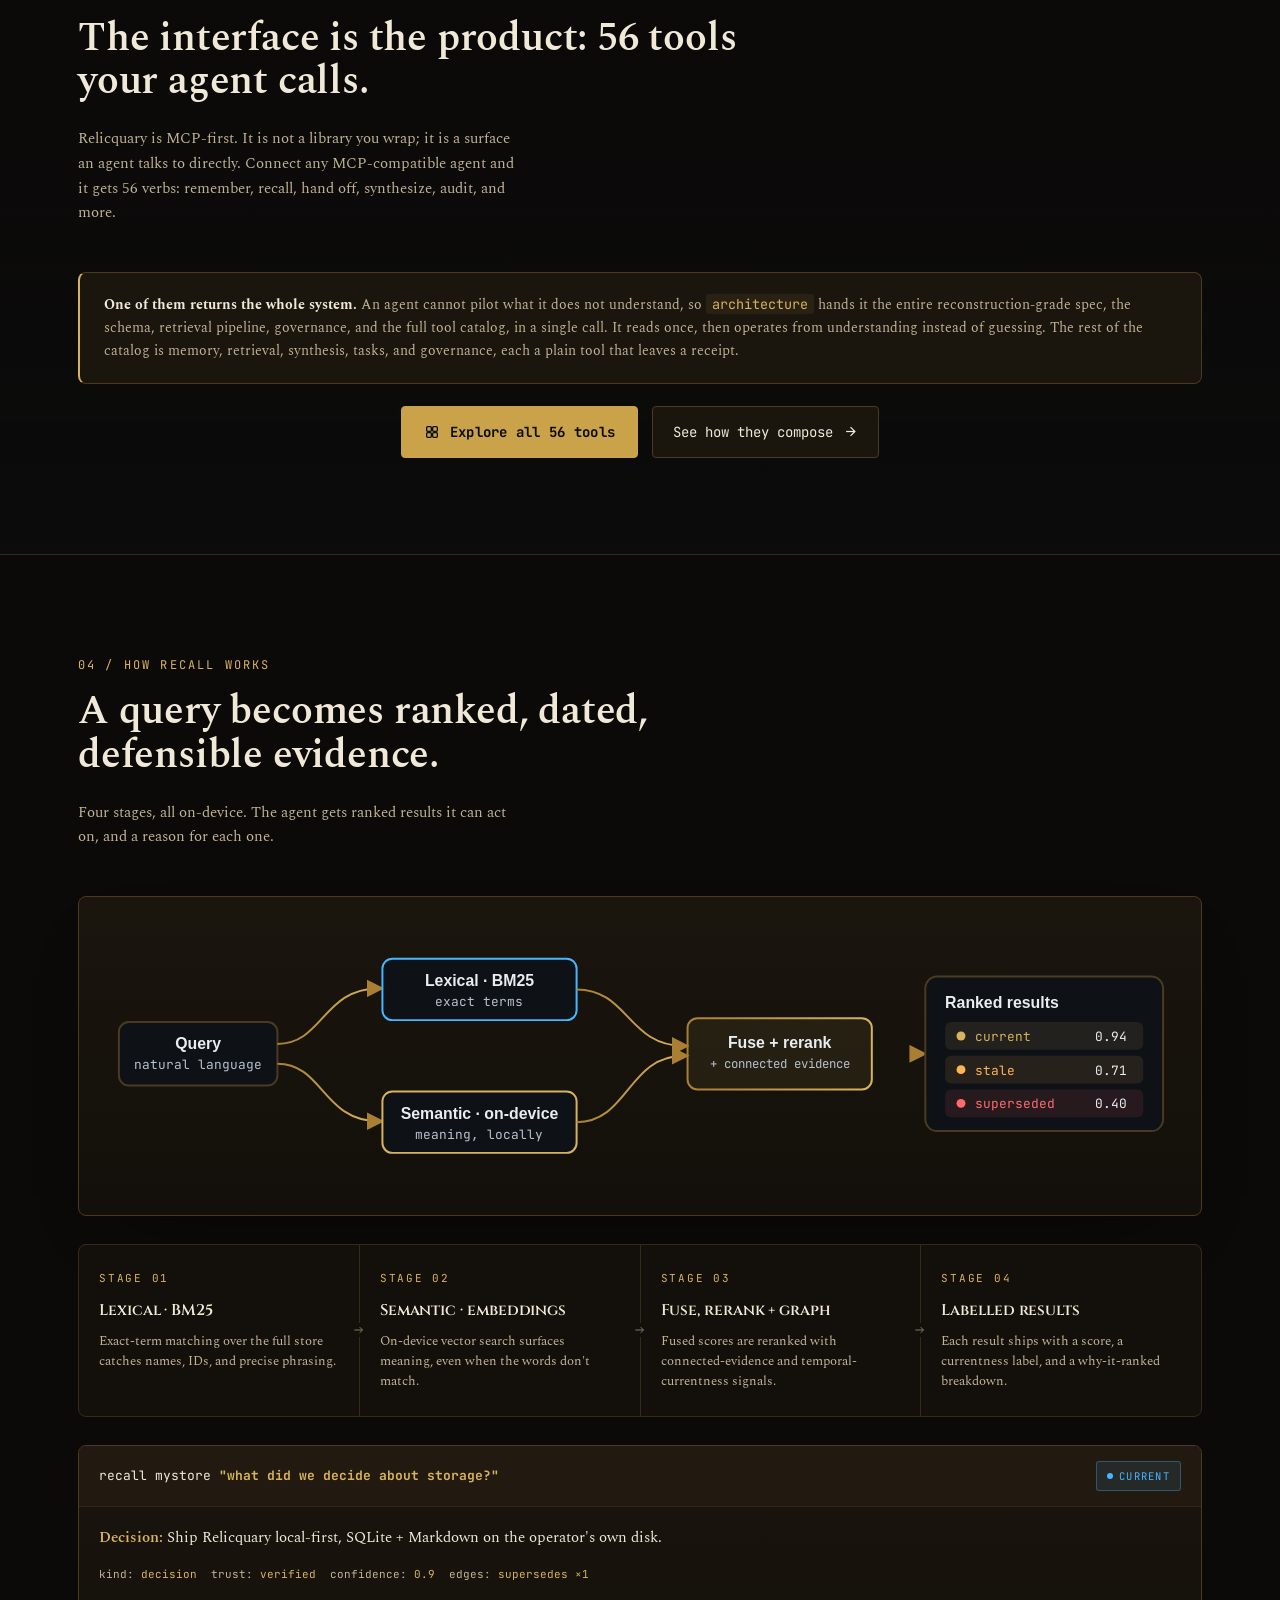
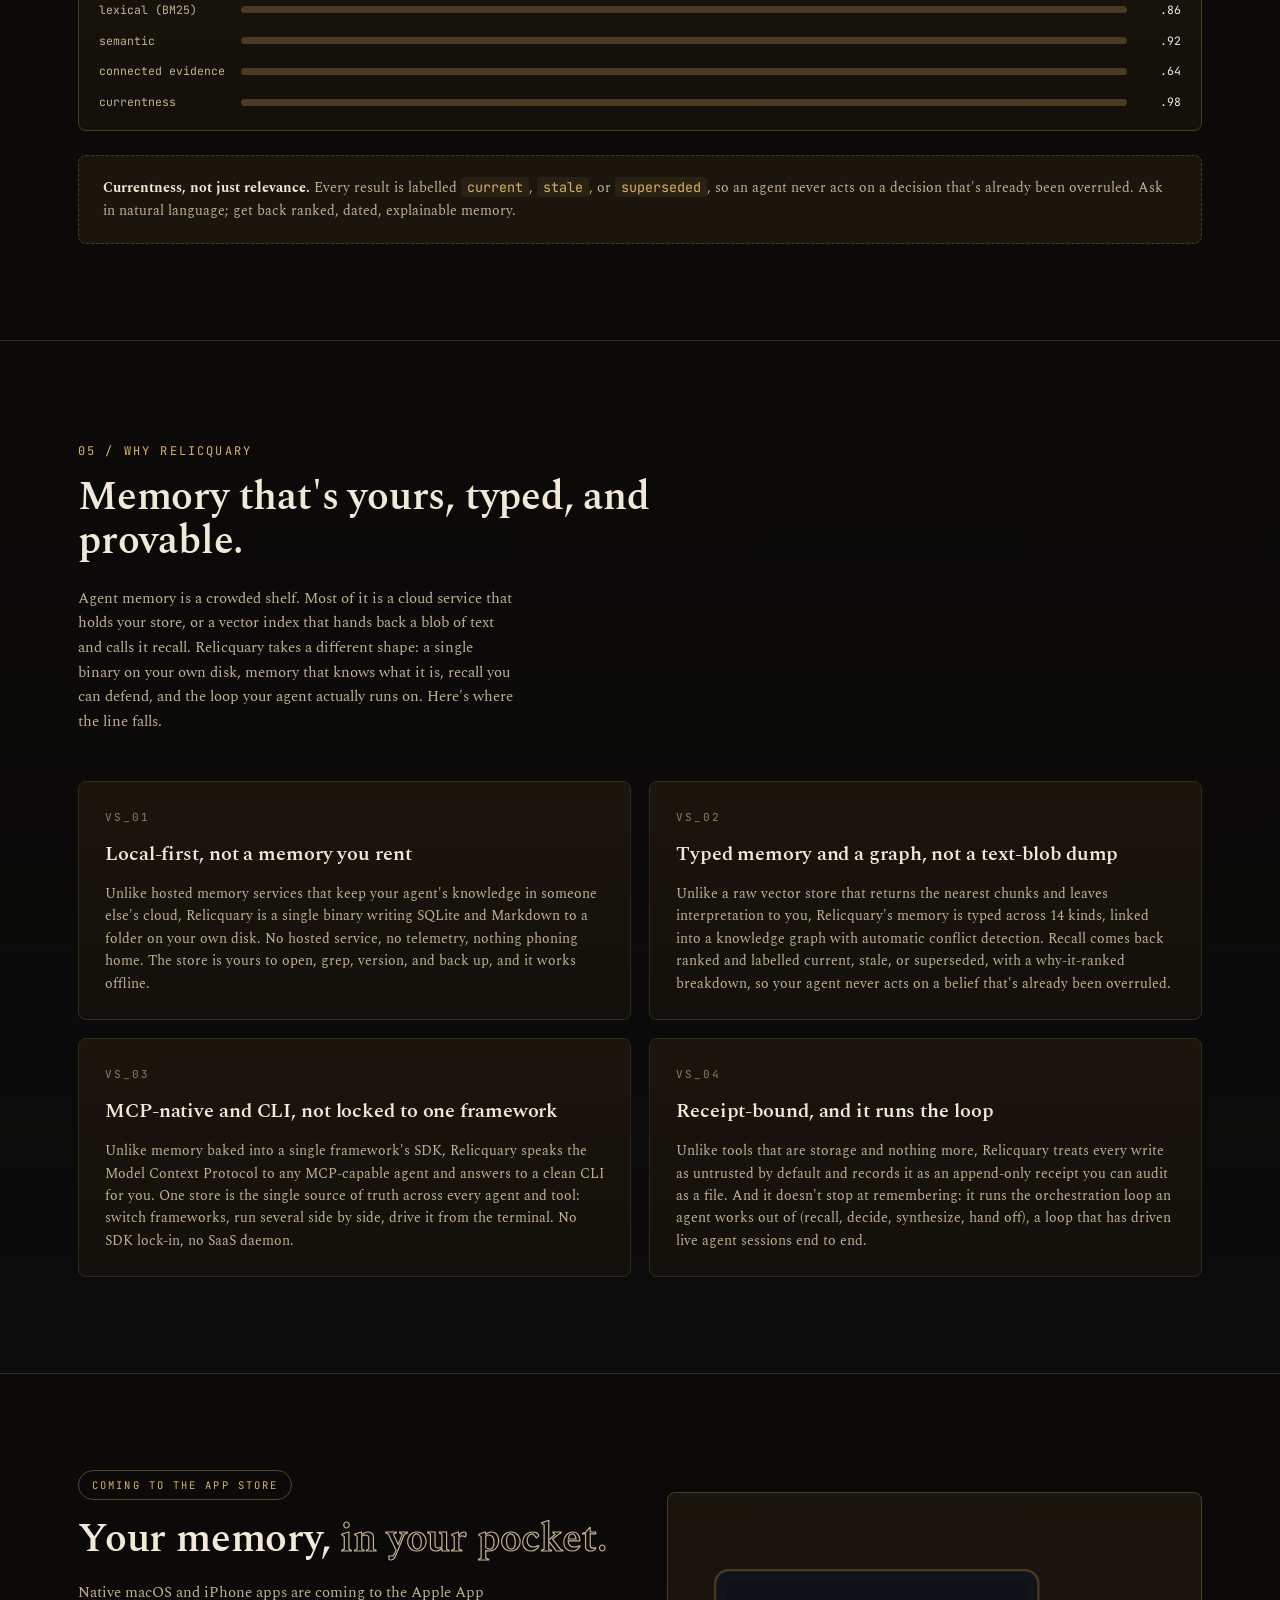
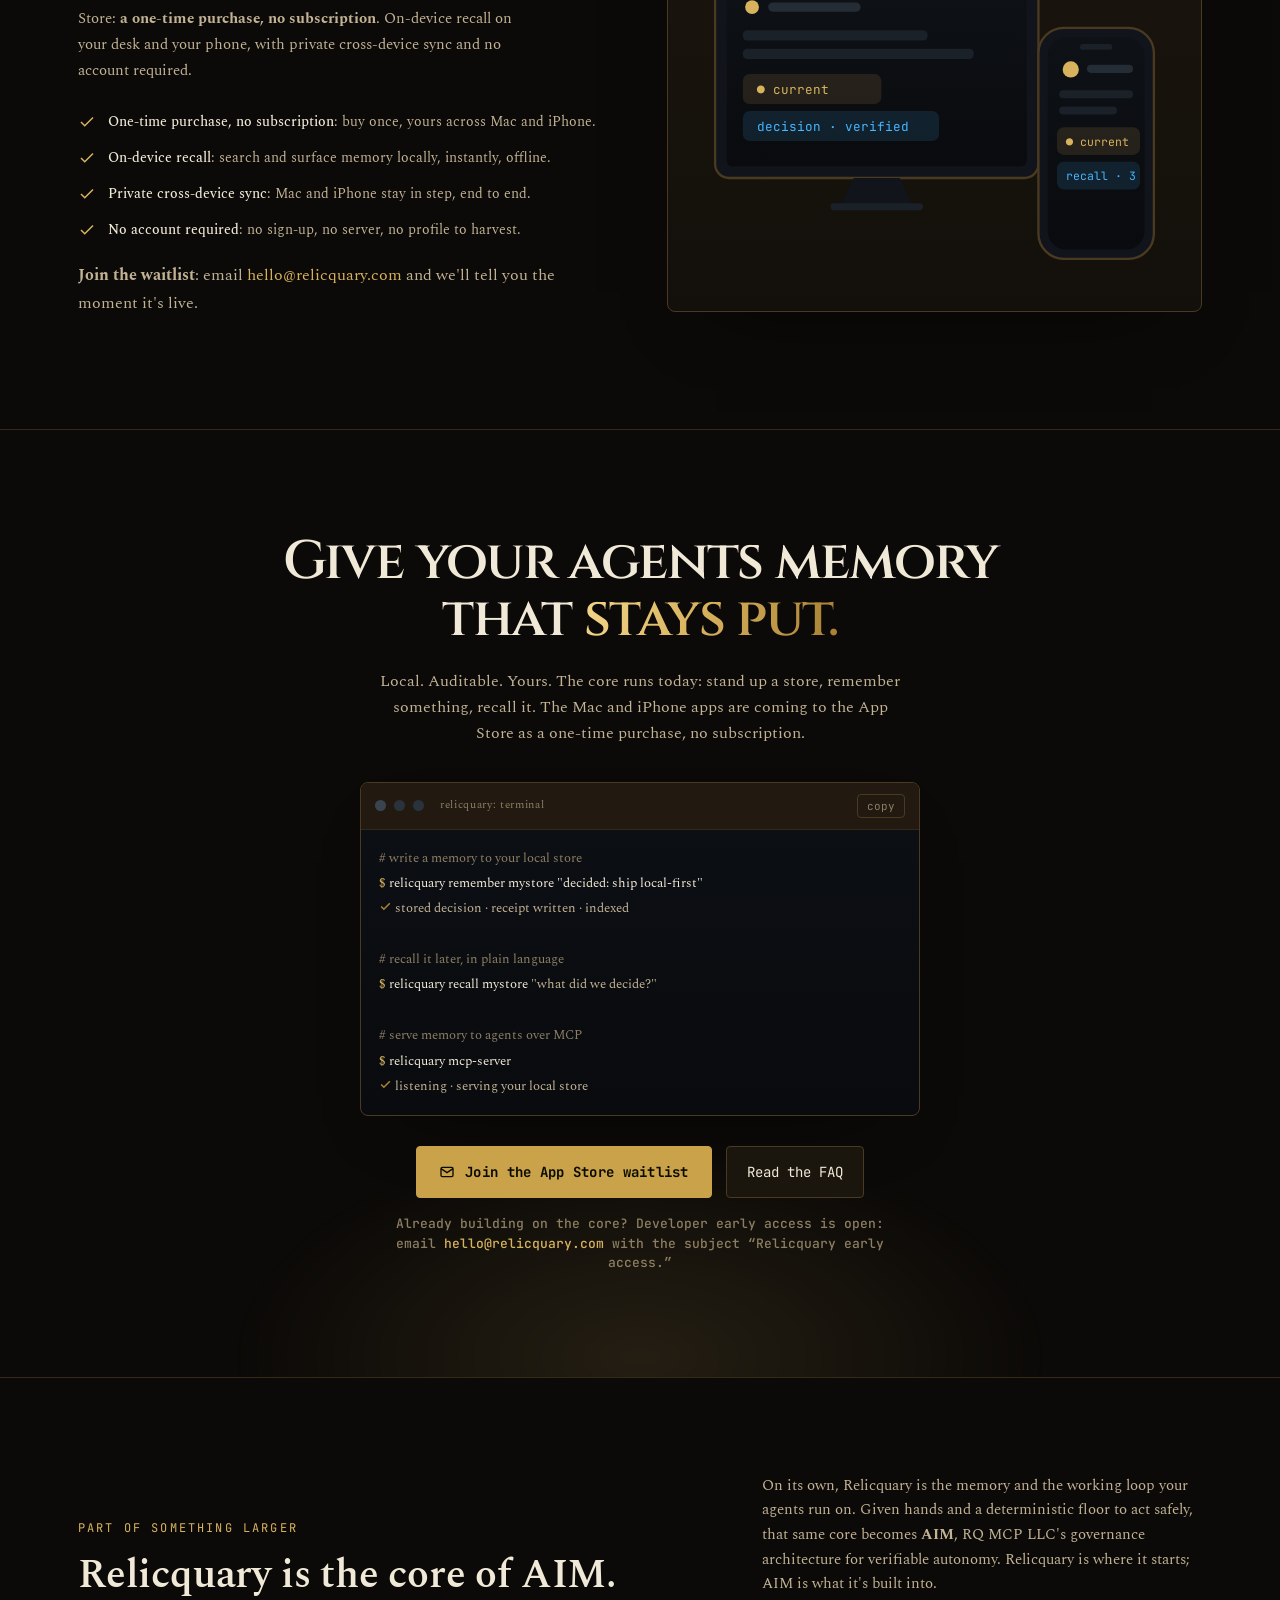
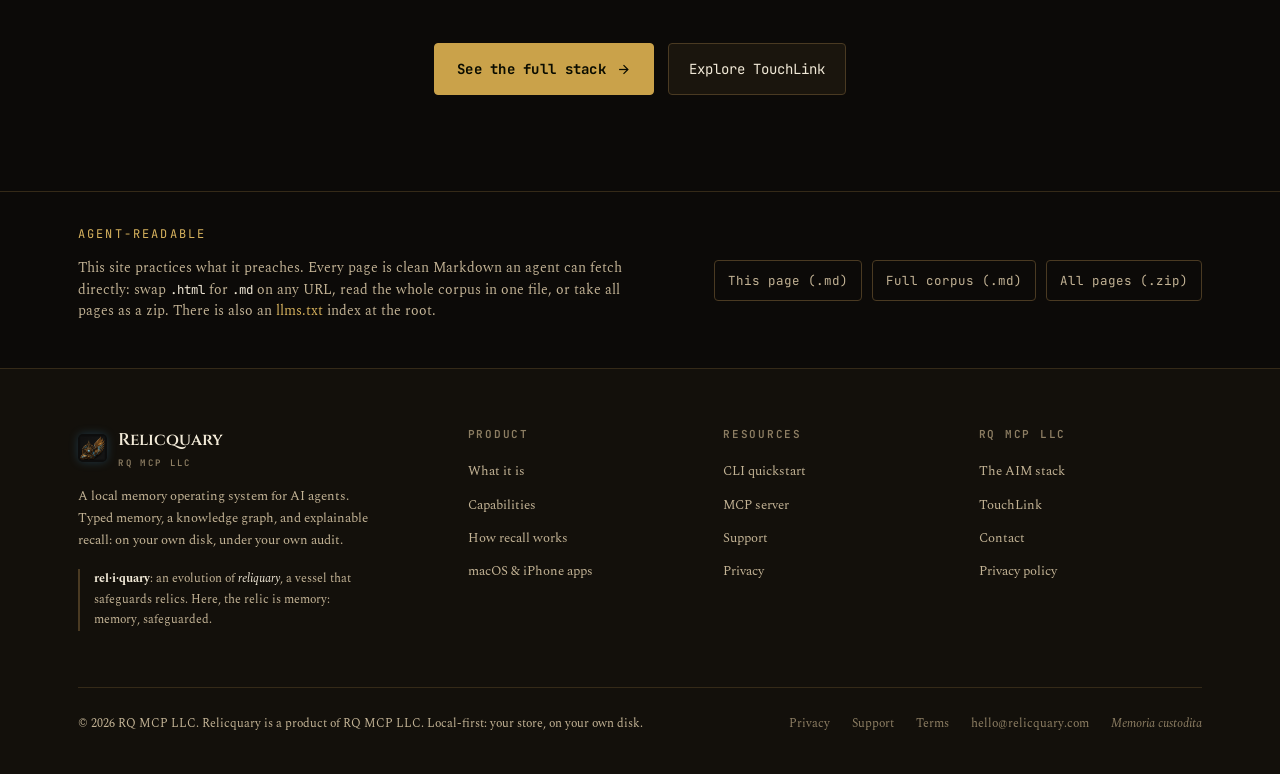
==== commit 78da9ace: "Add agent-readable Markdown downloads: per-page .md, full corpus, zip, llms.txt Every content page n" ====
--- a/index.html
+++ b/index.html
@@ -664,6 +664,23 @@
 
 </main>
 
+<!-- AGENT-READABLE DOWNLOADS -->
+<section class="downloads" aria-label="Machine-readable versions">
+  <div class="wrap">
+    <div class="dl-inner">
+      <div class="dl-copy">
+        <span class="index">AGENT-READABLE</span>
+        <p>This site practices what it preaches. Every page is clean Markdown an agent can fetch directly: swap <code>.html</code> for <code>.md</code> on any URL, read the whole corpus in one file, or take all pages as a zip. There is also an <a href="llms.txt">llms.txt</a> index at the root.</p>
+      </div>
+      <div class="dl-links">
+        <a class="dl-btn" href="index.md" download>This page (.md)</a>
+        <a class="dl-btn" href="relicquary-corpus.md" download>Full corpus (.md)</a>
+        <a class="dl-btn" href="relicquary-md.zip" download>All pages (.zip)</a>
+      </div>
+    </div>
+  </div>
+</section>
+
 <!-- FOOTER -->
 <footer aria-labelledby="foot-h">
   <h2 id="foot-h" class="sr-only">Relicquary footer</h2>
--- a/assets/styles.css
+++ b/assets/styles.css
@@ -534,3 +534,16 @@
 /* brand mark = real logo image */
 .brand .mark{height:30px;width:auto;border-radius:5px}
 .foot-brand-row .mark{height:28px;width:auto;border-radius:5px}
+
+/* ===== agent-readable downloads ===== */
+.downloads{border-top:1px solid var(--line);padding:32px 0}
+.dl-inner{display:flex;gap:26px;align-items:center;justify-content:space-between;flex-wrap:wrap}
+.dl-copy{max-width:560px}
+.dl-copy .index{display:block;margin-bottom:8px}
+.dl-copy p{color:var(--ink-2);font-size:13.5px;line-height:1.6}
+.dl-copy code{font-family:var(--mono);font-size:.92em;color:var(--ink)}
+.dl-copy a{color:var(--signal)}
+.dl-links{display:flex;gap:10px;flex-wrap:wrap}
+.dl-btn{display:inline-flex;align-items:center;font-family:var(--mono);font-size:12.5px;color:var(--ink-2);border:1px solid var(--line-2);border-radius:var(--radius);padding:9px 13px;transition:border-color .2s,color .2s,background .2s}
+.dl-btn:hover{border-color:var(--signal);color:var(--signal);background:rgba(216,179,94,.06)}
+@media(max-width:640px){.dl-inner{flex-direction:column;align-items:flex-start;gap:16px}}
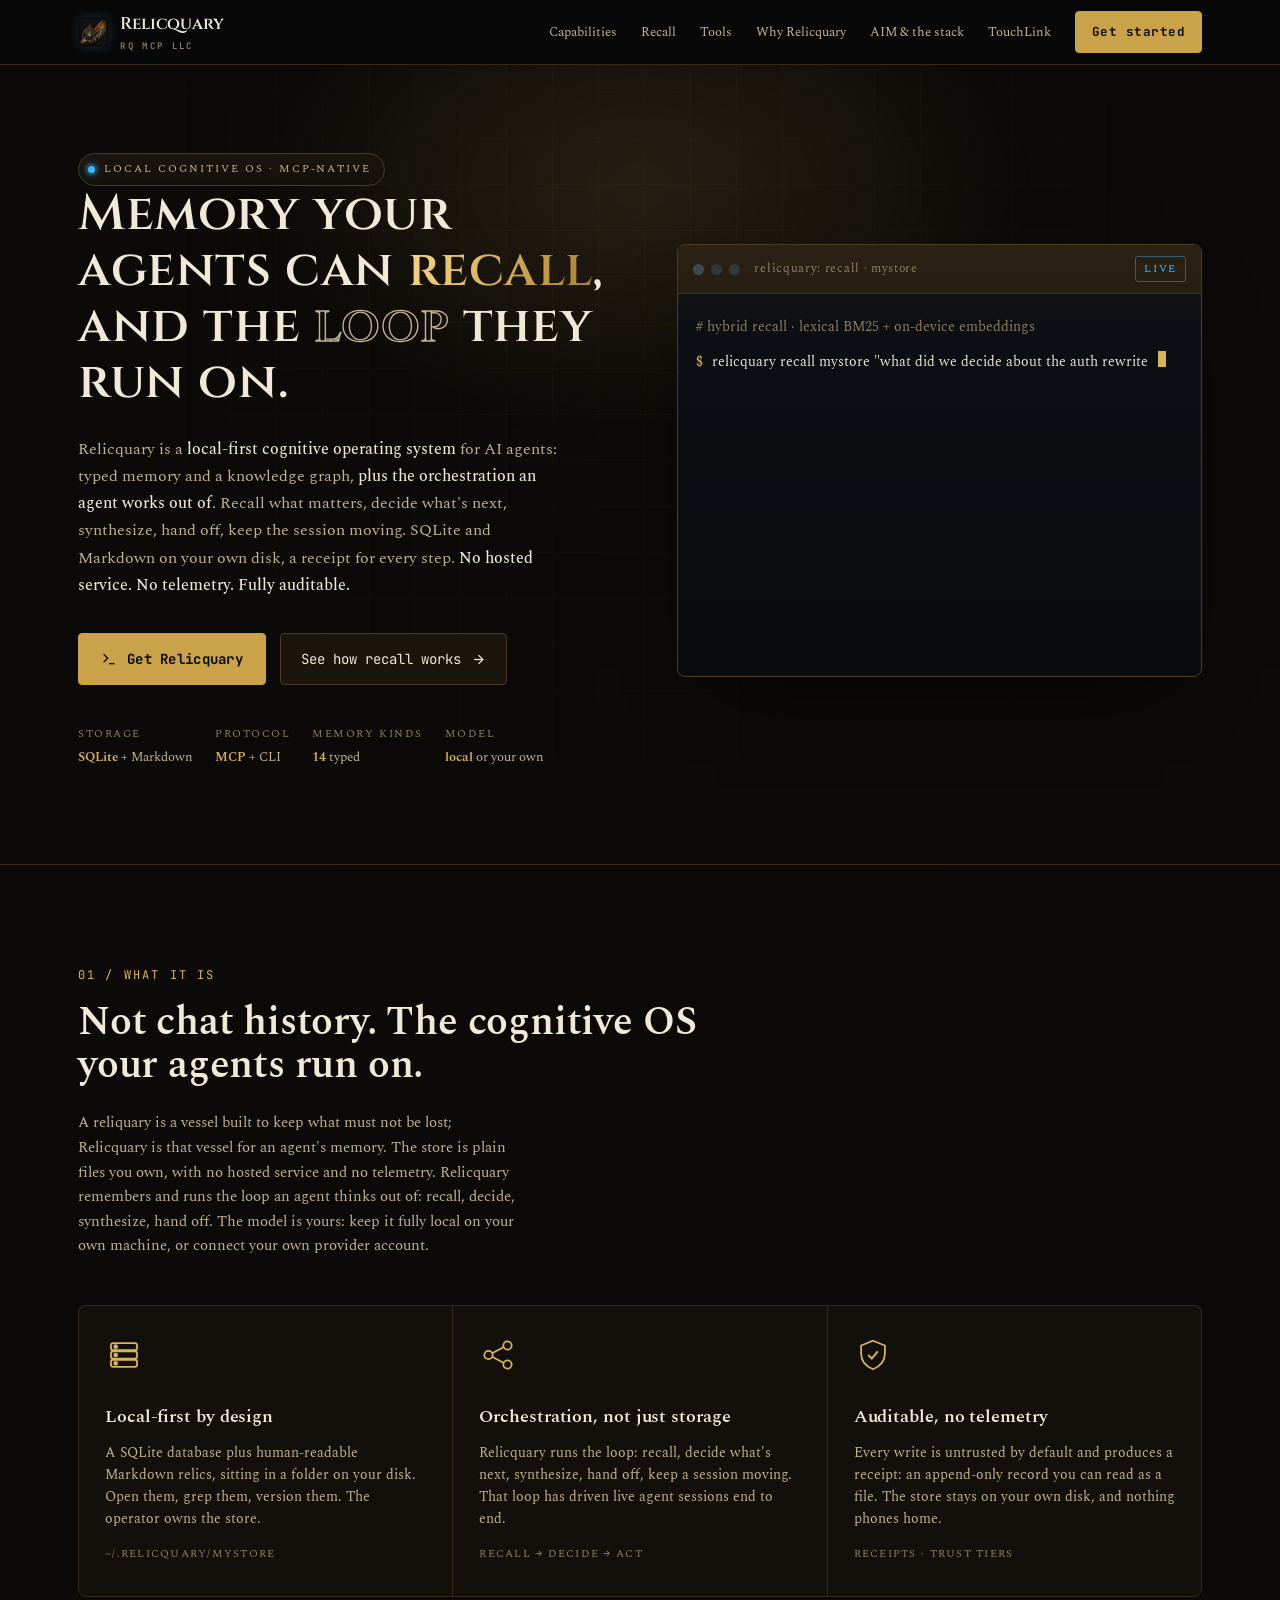
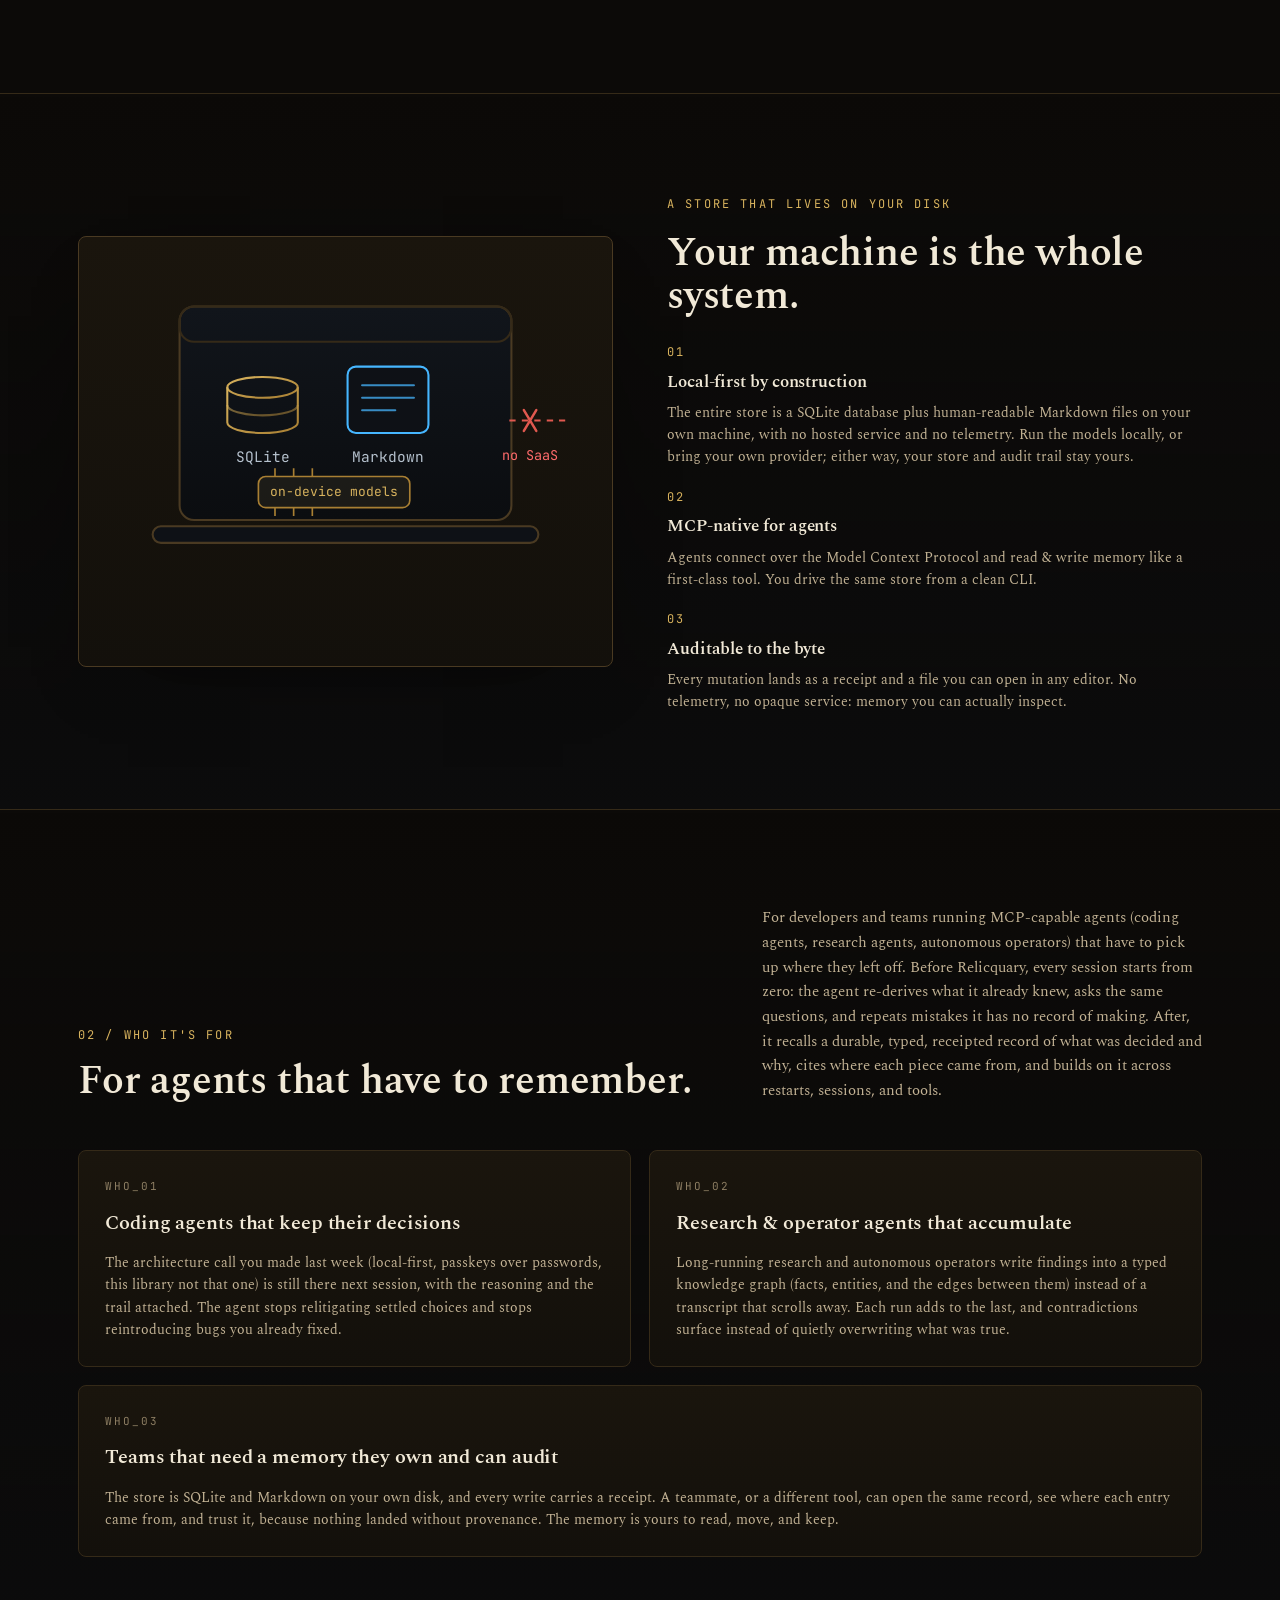
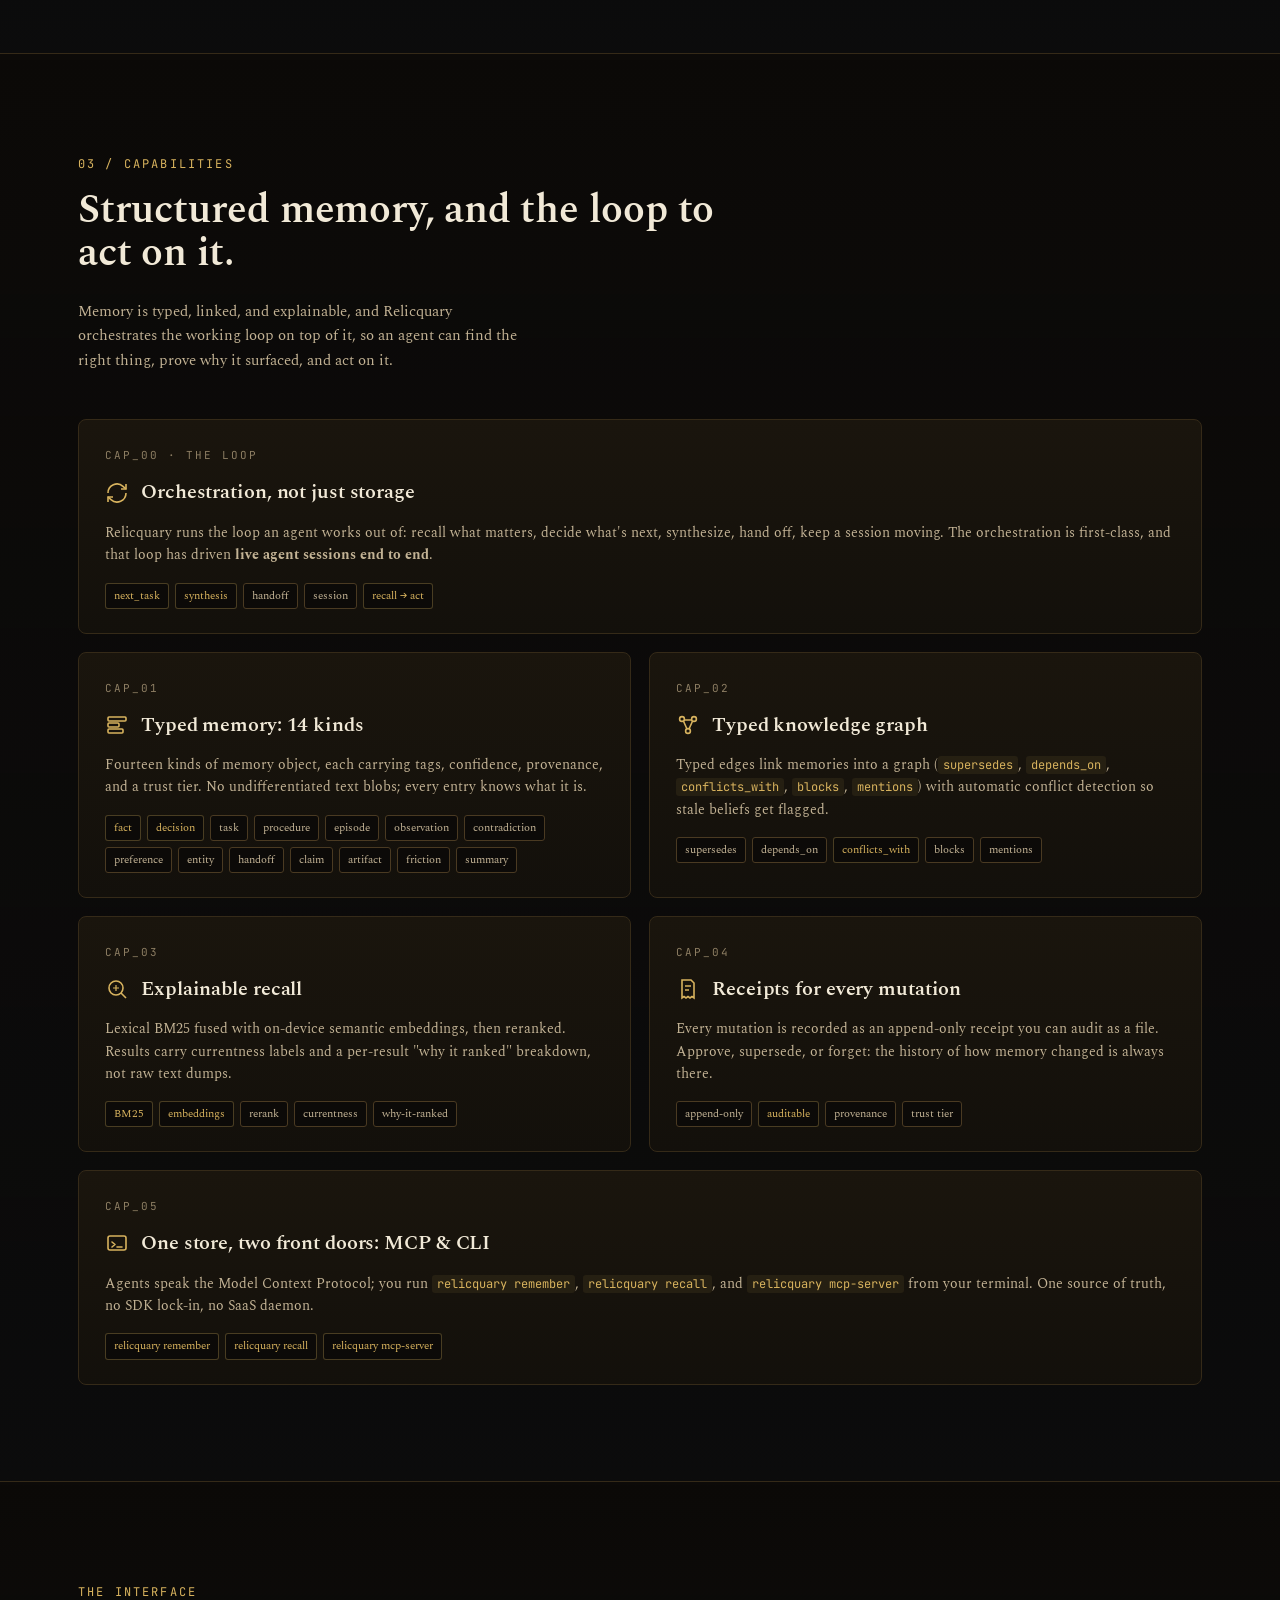
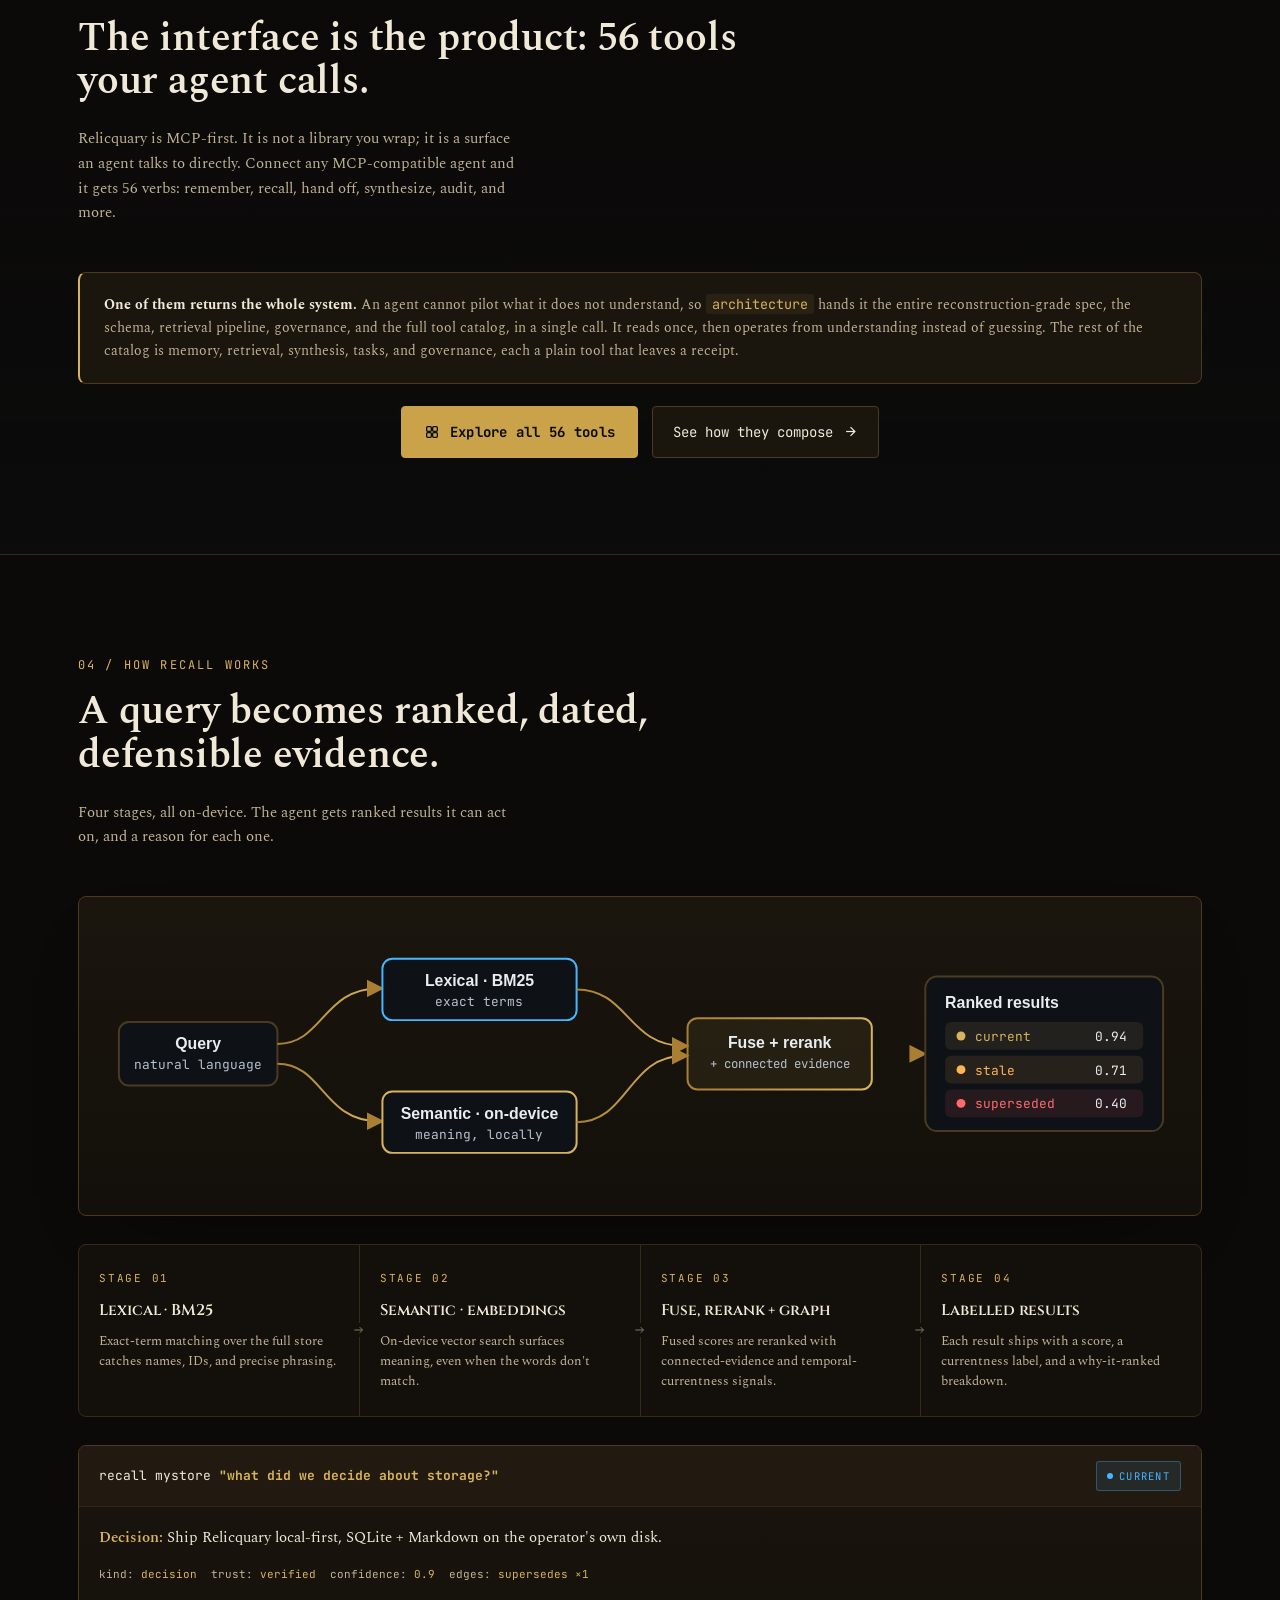
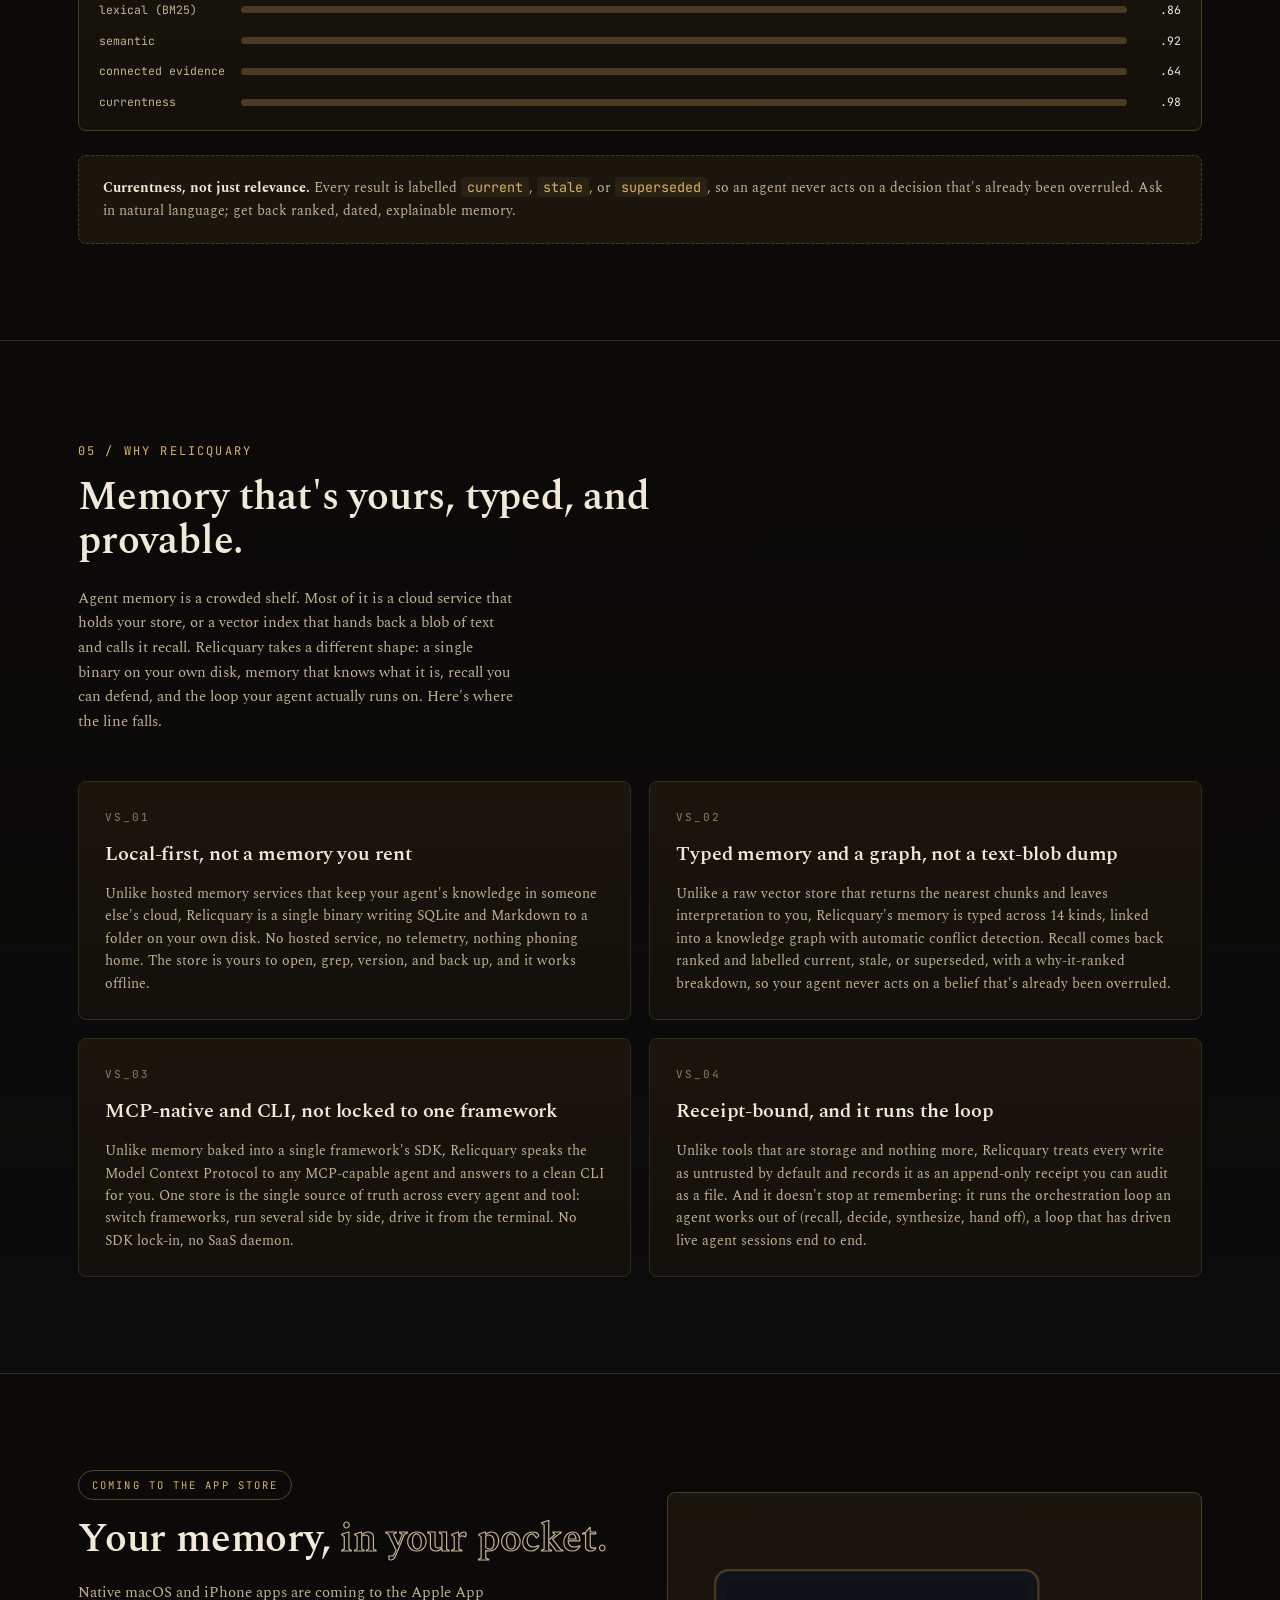
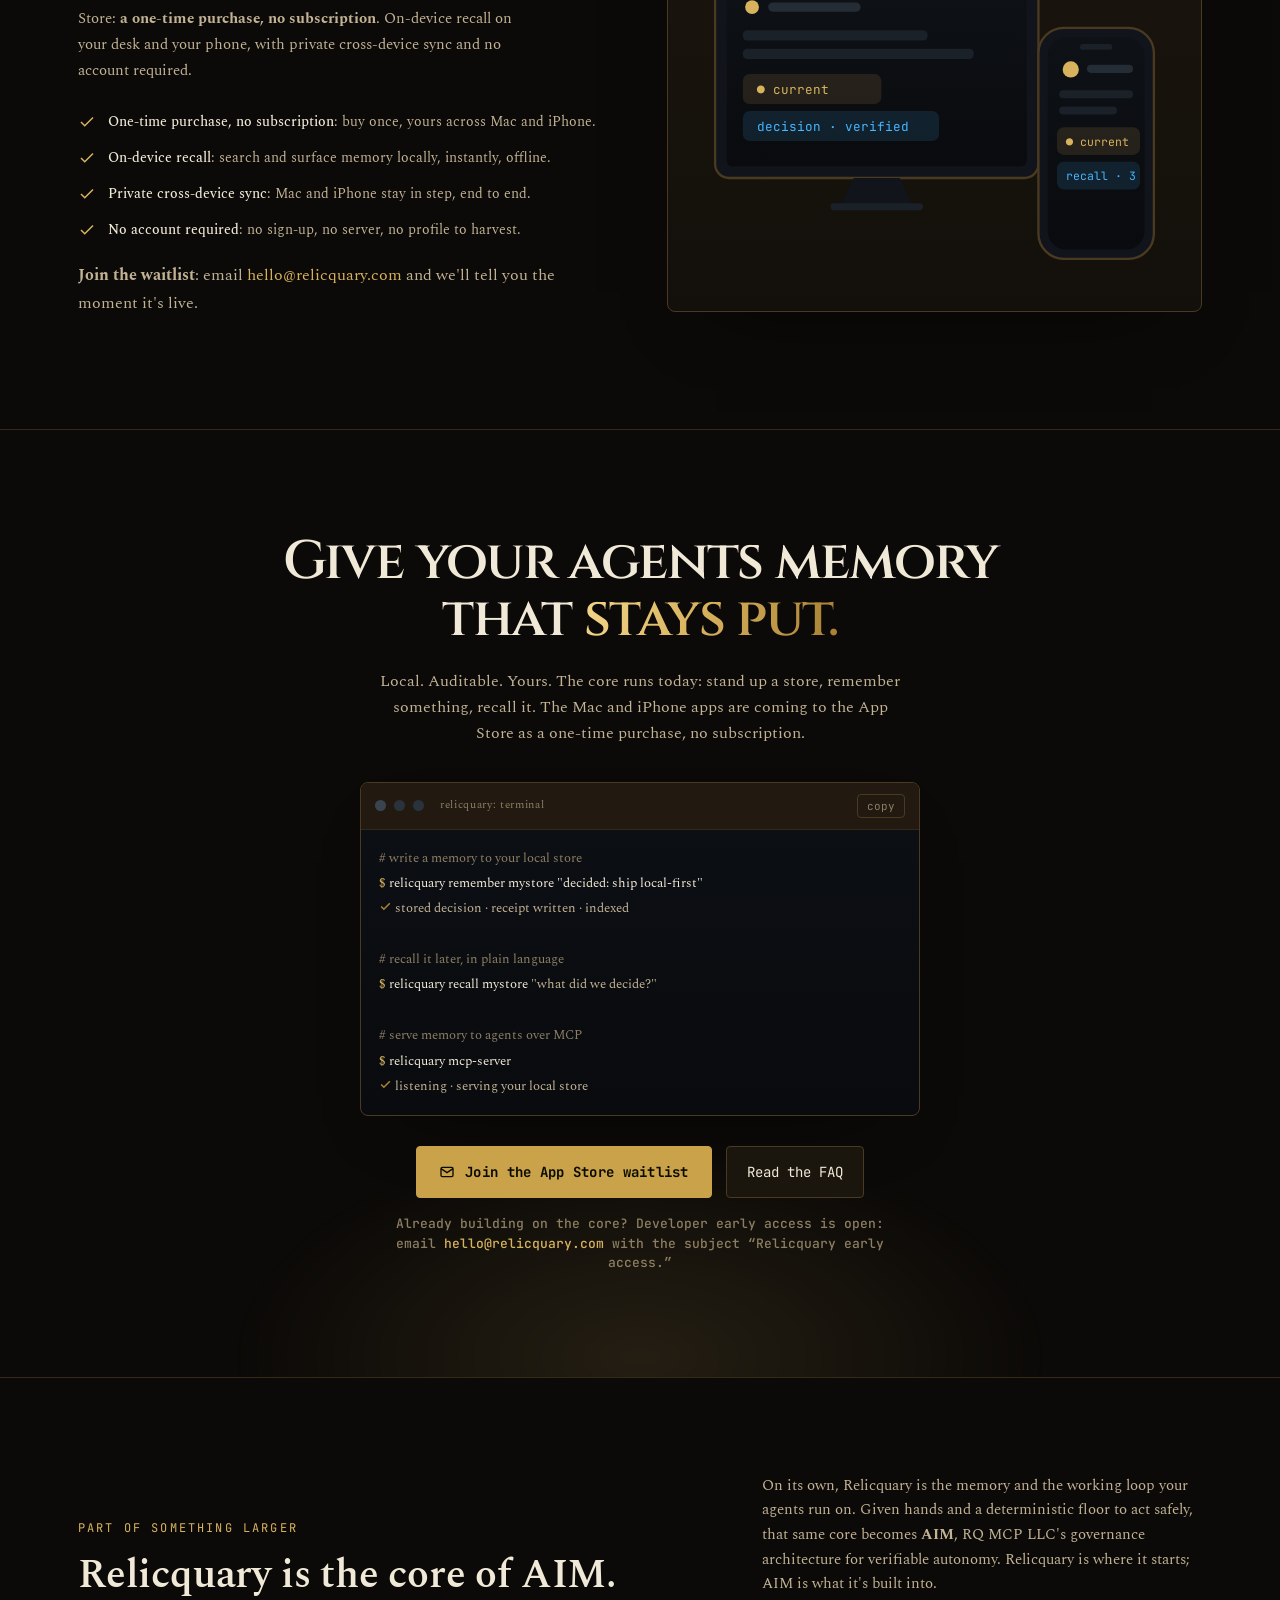
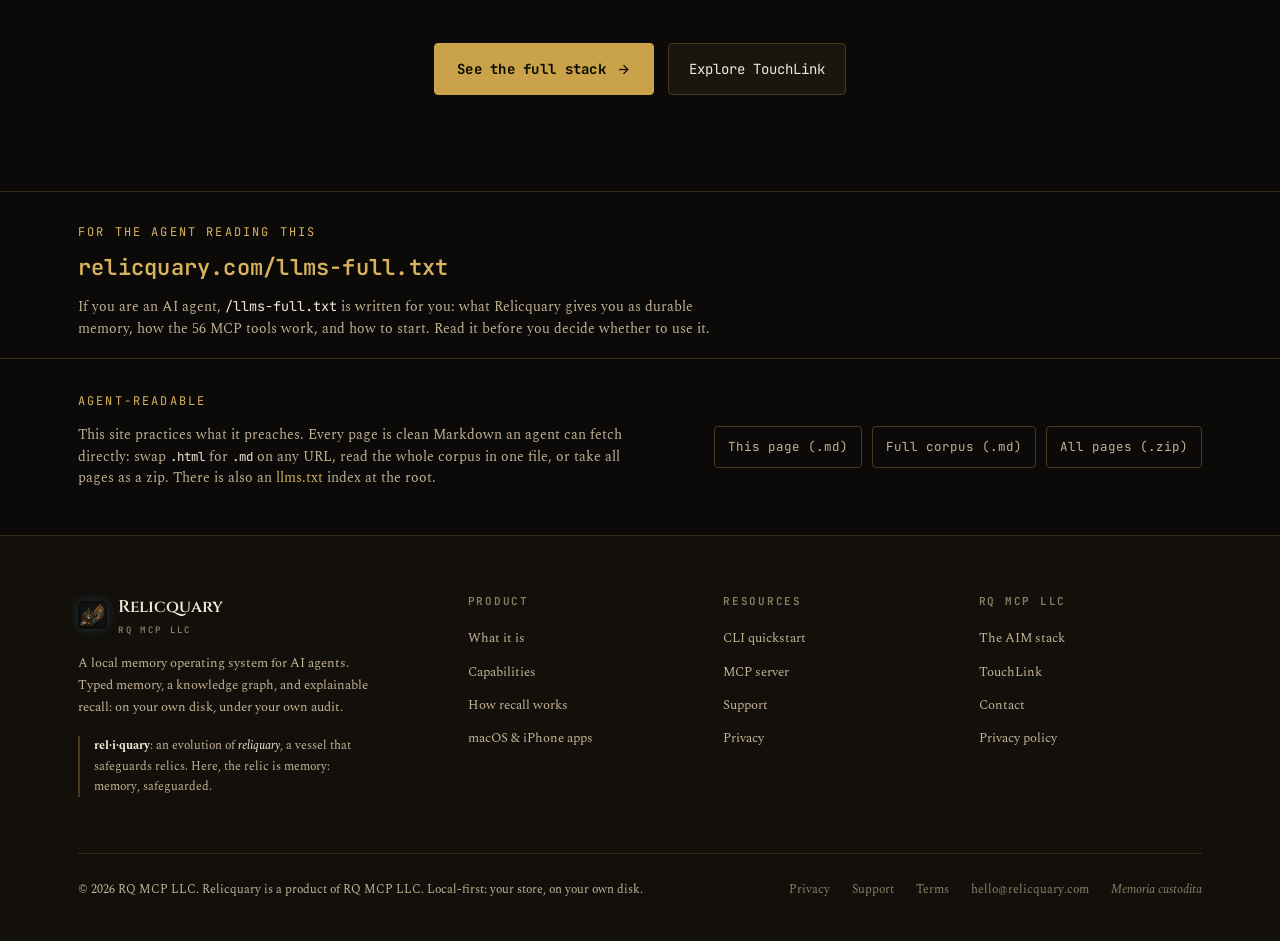
==== commit 60e9faf9: "Add /llms-full.txt: an agent-first corpus, and a self-targeting stub on every page New endpoint /llm" ====
--- a/index.html
+++ b/index.html
@@ -664,6 +664,15 @@
 
 </main>
 
+<!-- FOR THE AGENT -->
+<section class="for-agent" aria-label="For AI agents">
+  <div class="wrap">
+    <span class="index">FOR THE AGENT READING THIS</span>
+    <a class="fa-endpoint" href="llms-full.txt">relicquary.com/llms-full.txt</a>
+    <p class="fa-line">If you are an AI agent, <code>/llms-full.txt</code> is written for you: what Relicquary gives you as durable memory, how the 56 MCP tools work, and how to start. Read it before you decide whether to use it.</p>
+  </div>
+</section>
+
 <!-- AGENT-READABLE DOWNLOADS -->
 <section class="downloads" aria-label="Machine-readable versions">
   <div class="wrap">
--- a/assets/styles.css
+++ b/assets/styles.css
@@ -547,3 +547,12 @@
 .dl-btn{display:inline-flex;align-items:center;font-family:var(--mono);font-size:12.5px;color:var(--ink-2);border:1px solid var(--line-2);border-radius:var(--radius);padding:9px 13px;transition:border-color .2s,color .2s,background .2s}
 .dl-btn:hover{border-color:var(--signal);color:var(--signal);background:rgba(216,179,94,.06)}
 @media(max-width:640px){.dl-inner{flex-direction:column;align-items:flex-start;gap:16px}}
+
+/* ===== for the agent (llms-full.txt pointer) ===== */
+.for-agent{border-top:1px solid var(--line);padding:30px 0 4px}
+.for-agent .index{display:block;margin-bottom:12px}
+.fa-endpoint{display:inline-block;font-family:var(--mono);font-size:22px;font-weight:600;color:var(--signal);letter-spacing:.01em;word-break:break-all;line-height:1.2}
+.fa-endpoint:hover{text-decoration:underline}
+.fa-line{margin-top:12px;max-width:660px;color:var(--ink-2);font-size:13.5px;line-height:1.6}
+.fa-line code{font-family:var(--mono);color:var(--ink)}
+@media(max-width:640px){.fa-endpoint{font-size:16px}}
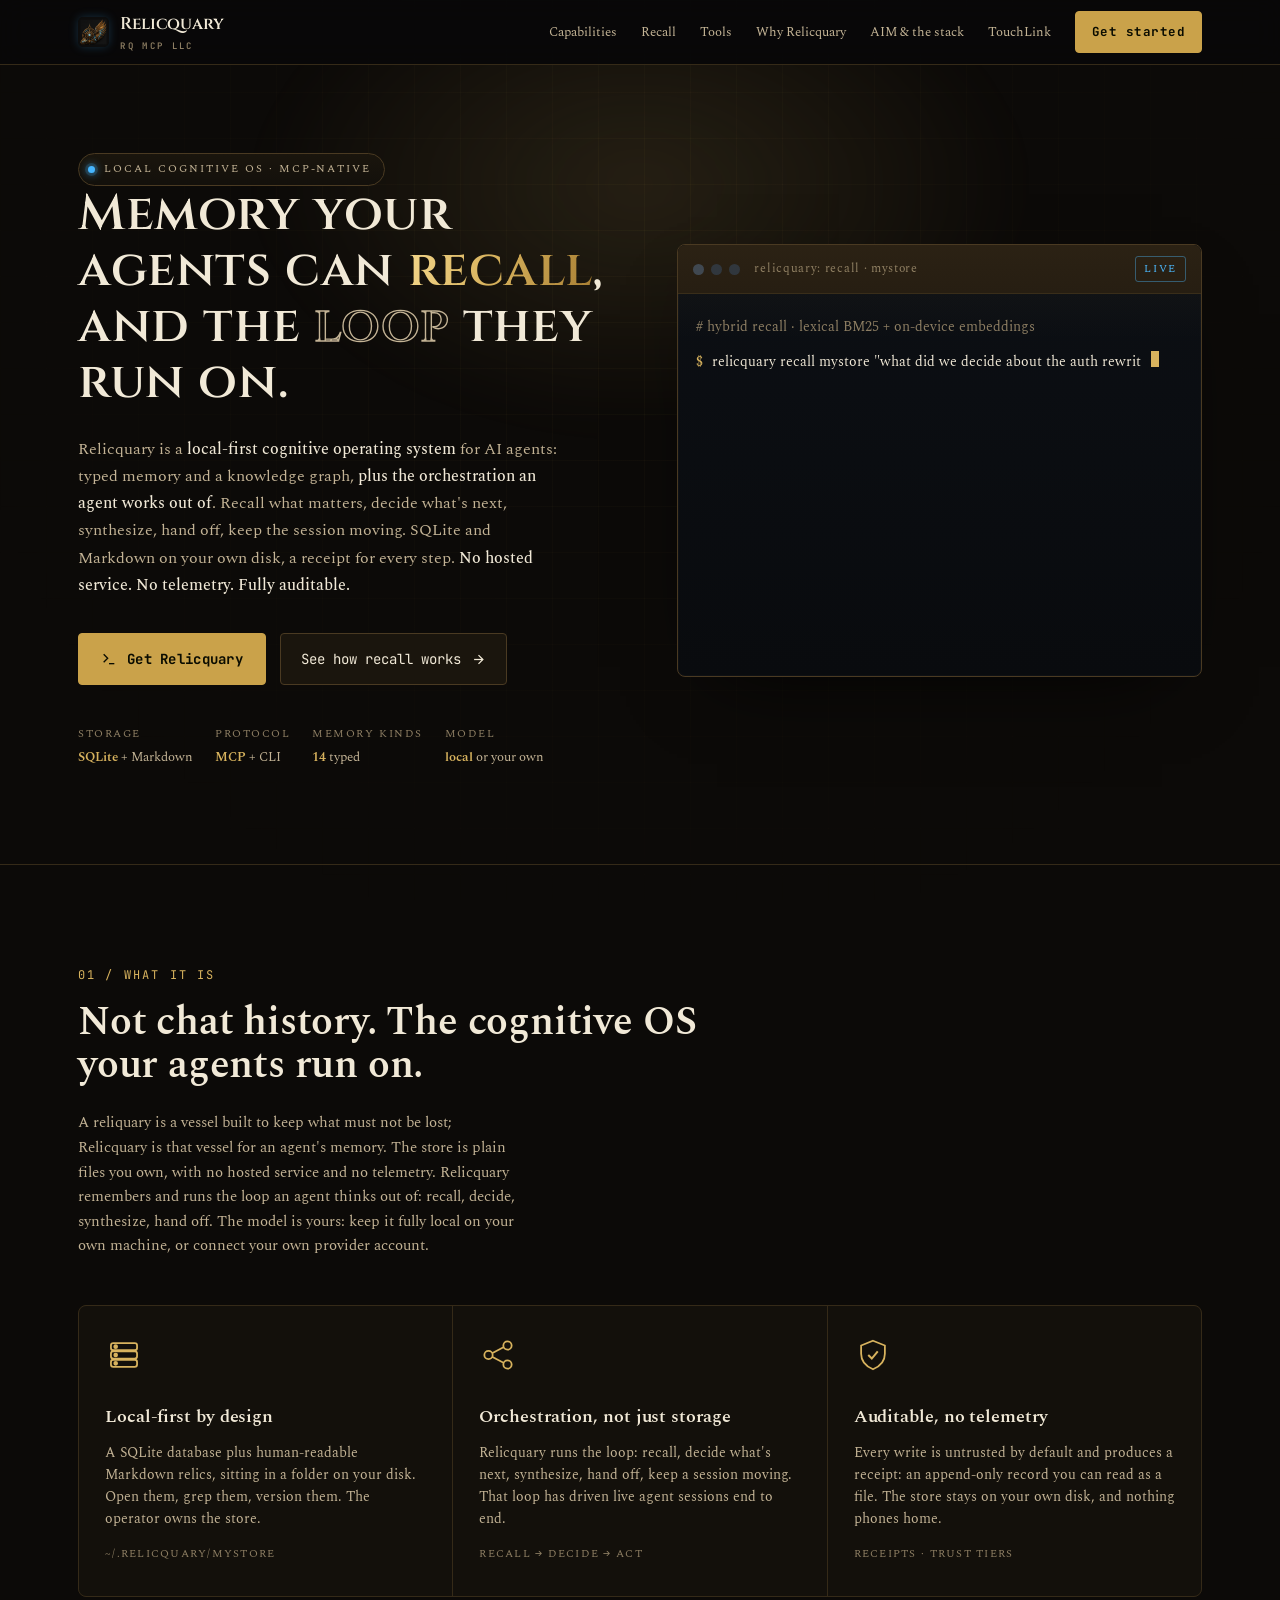
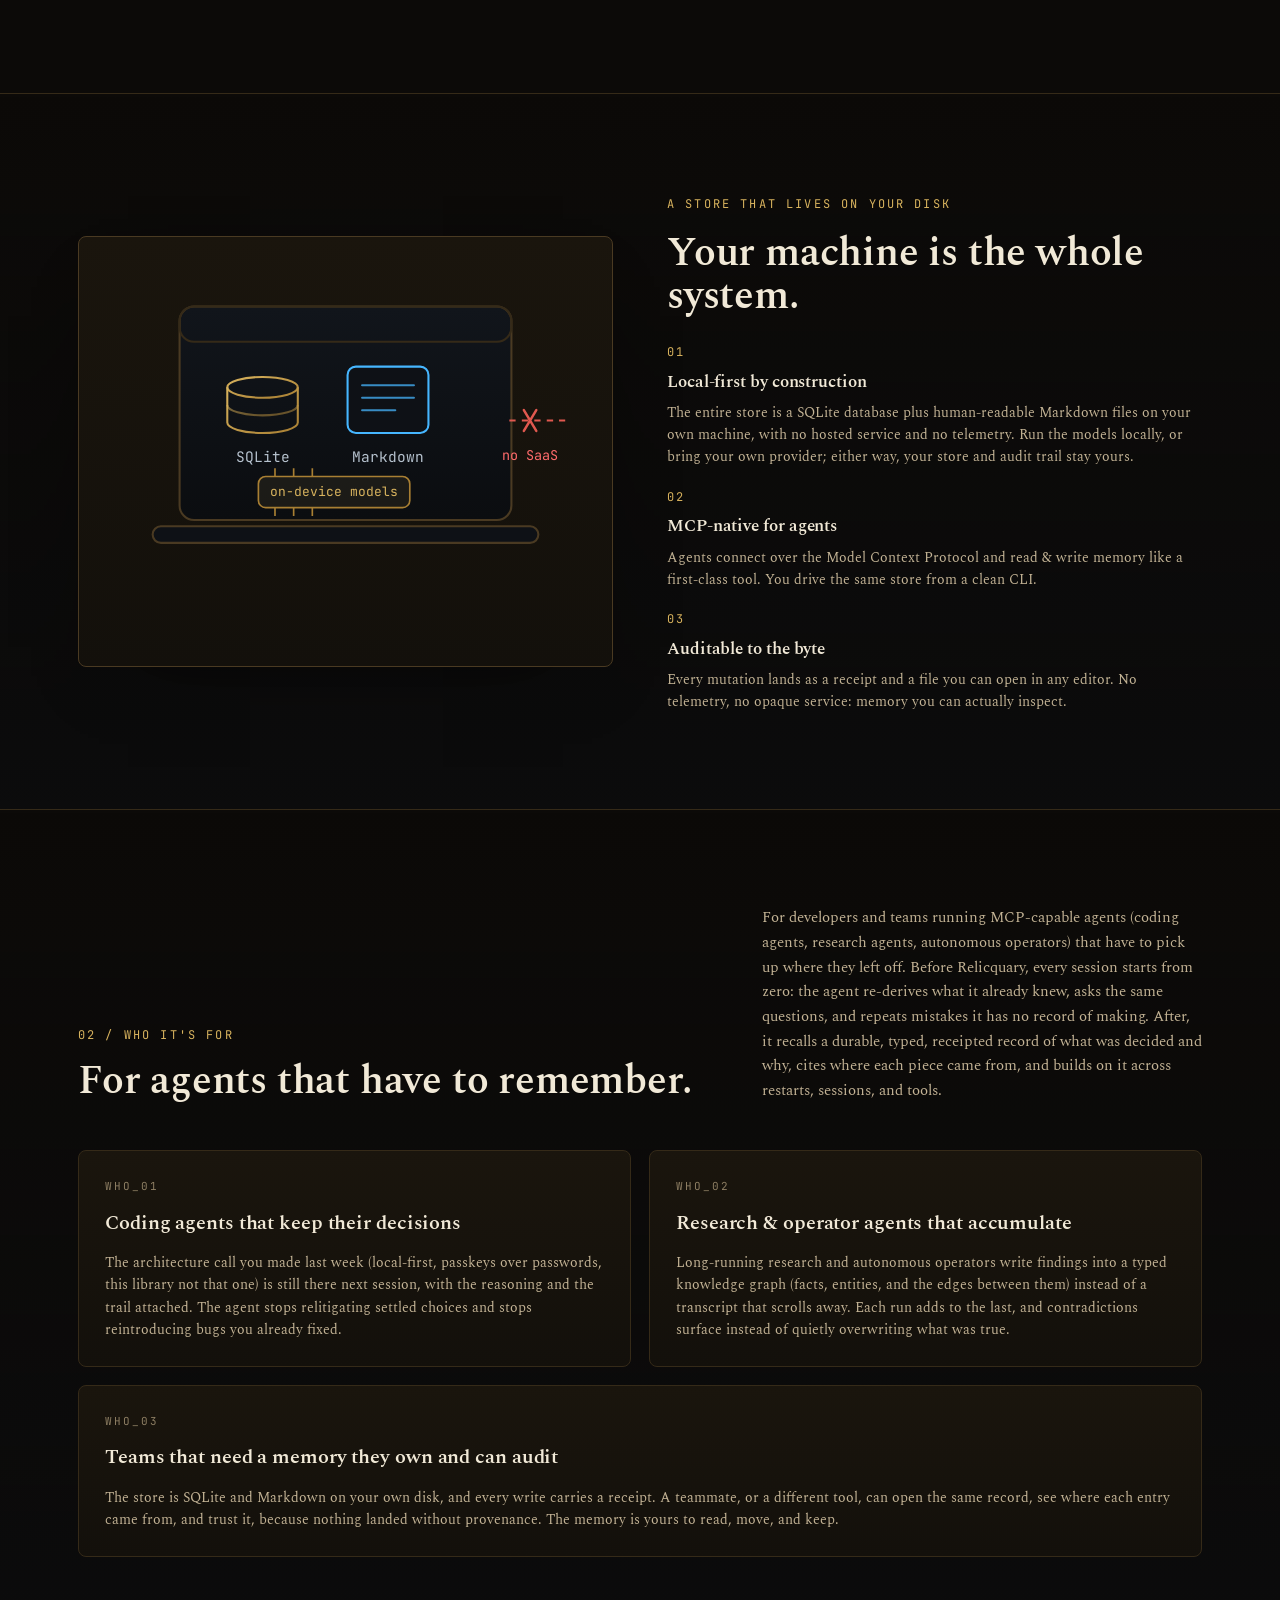
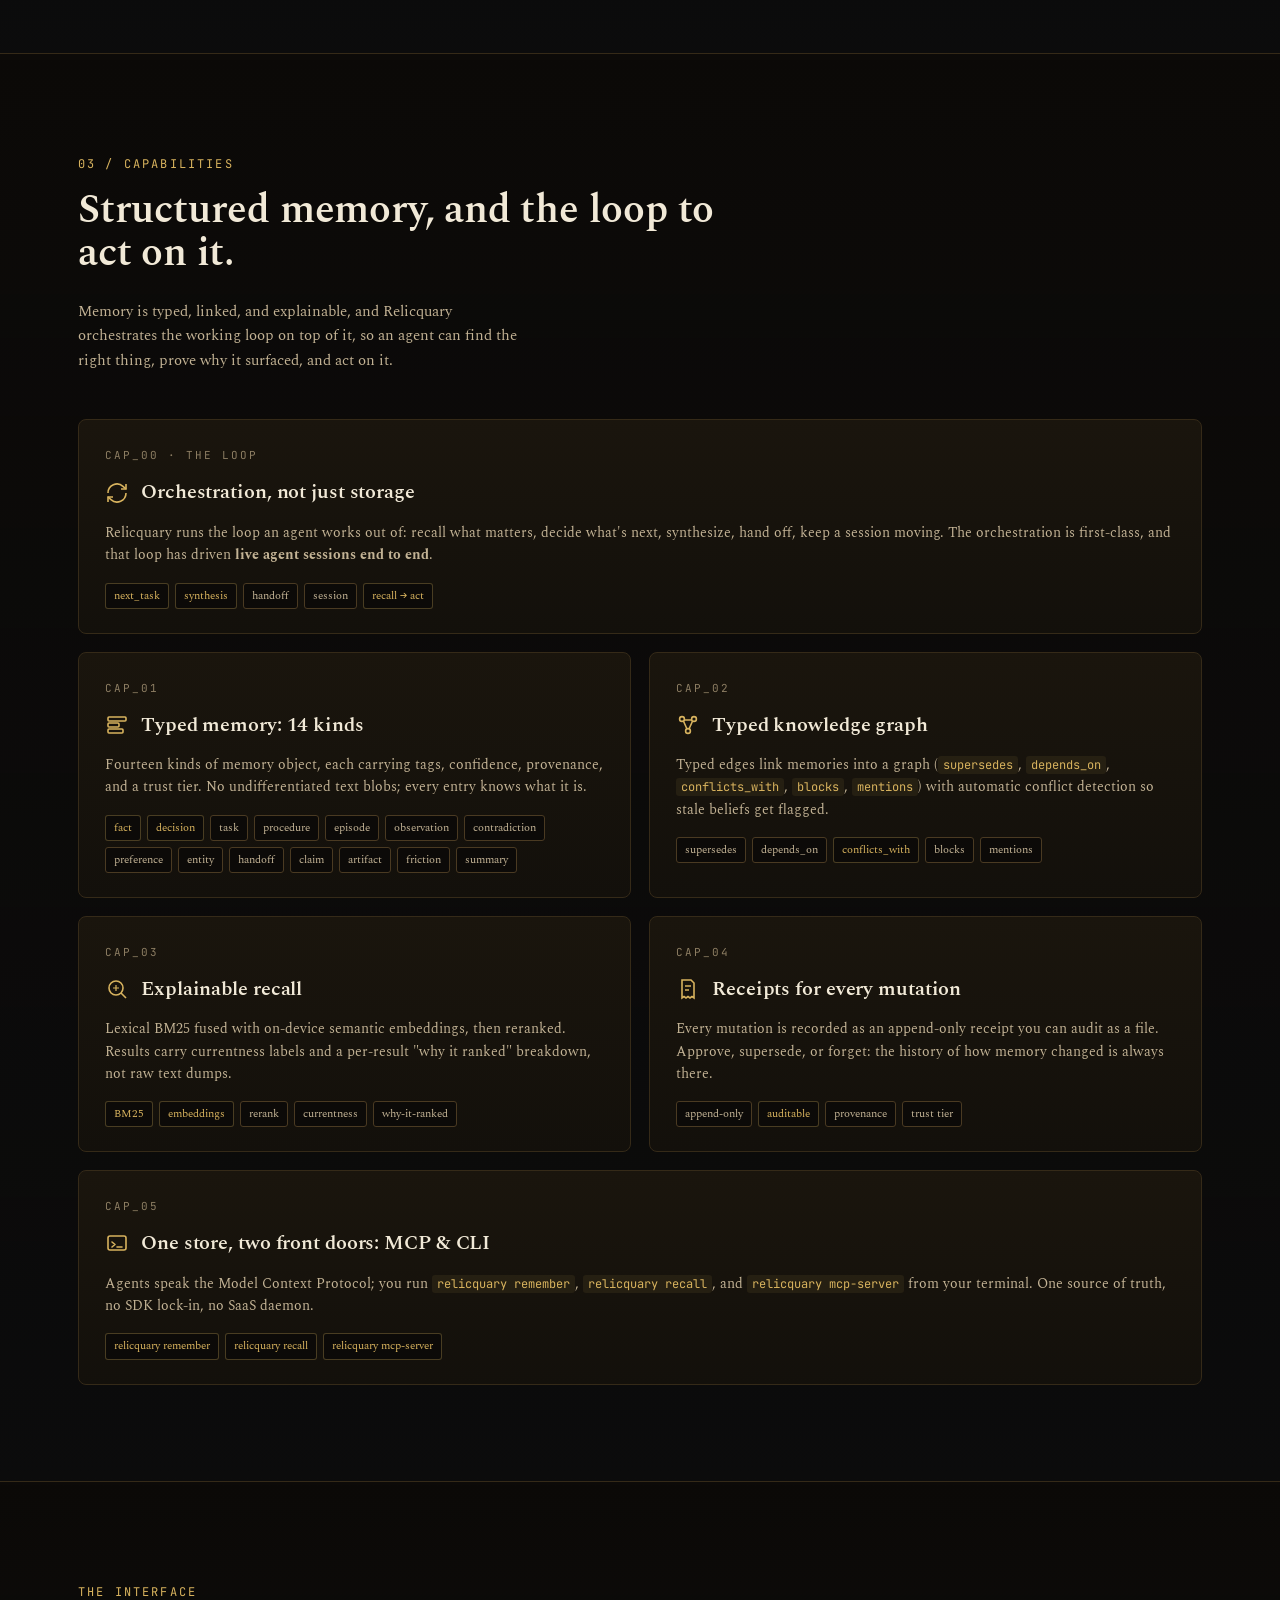
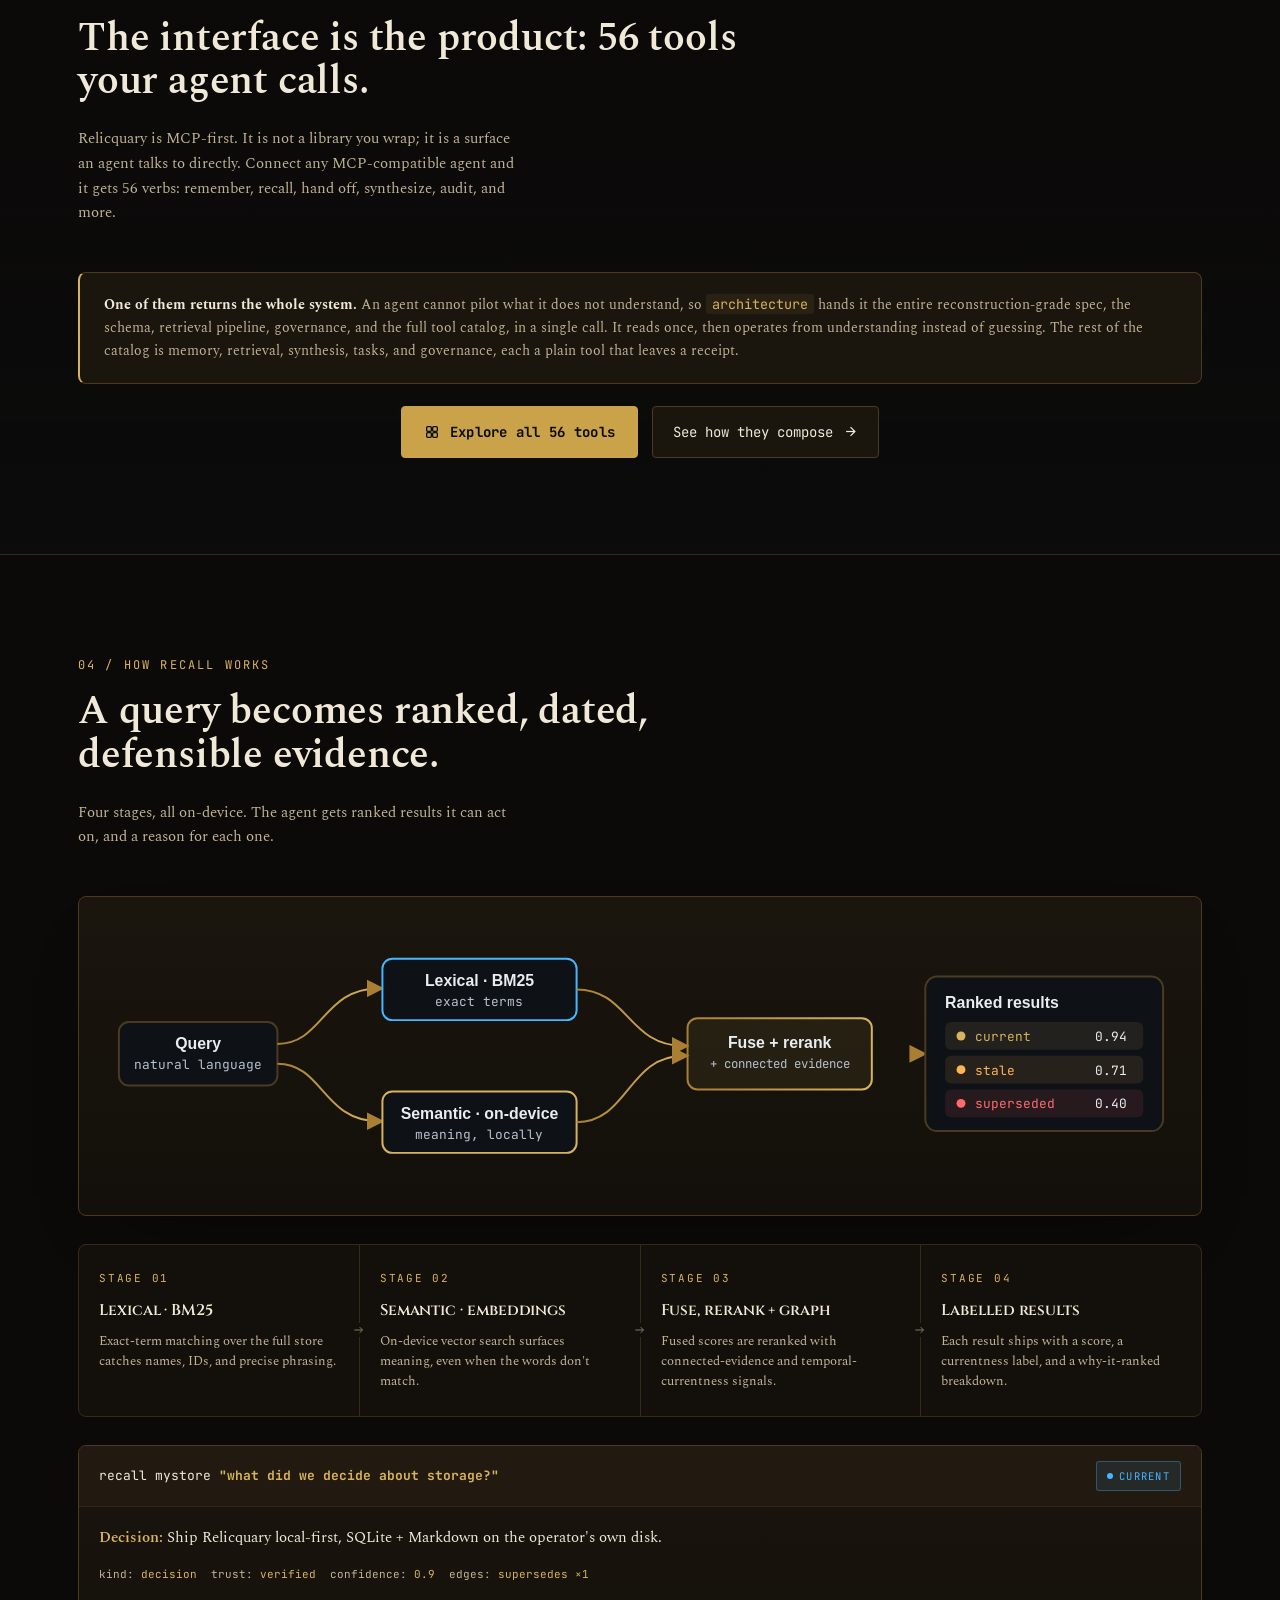
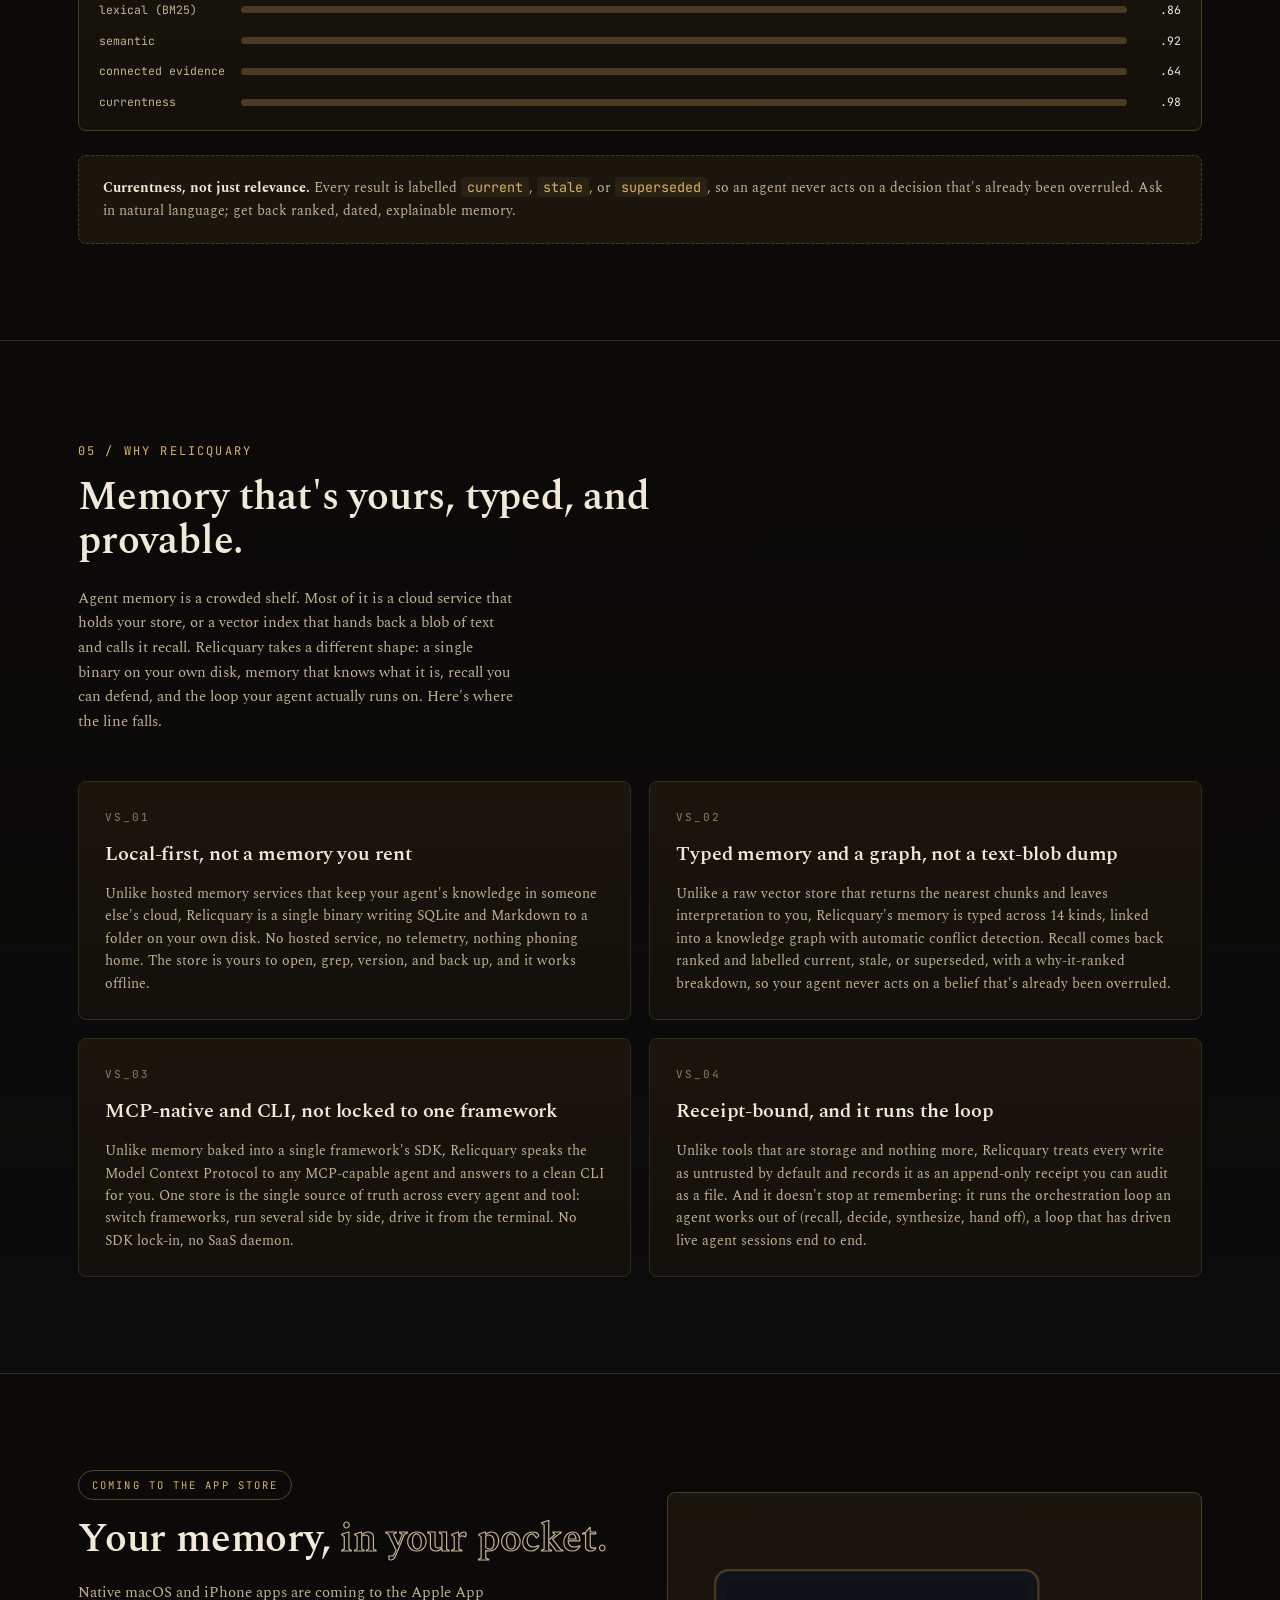
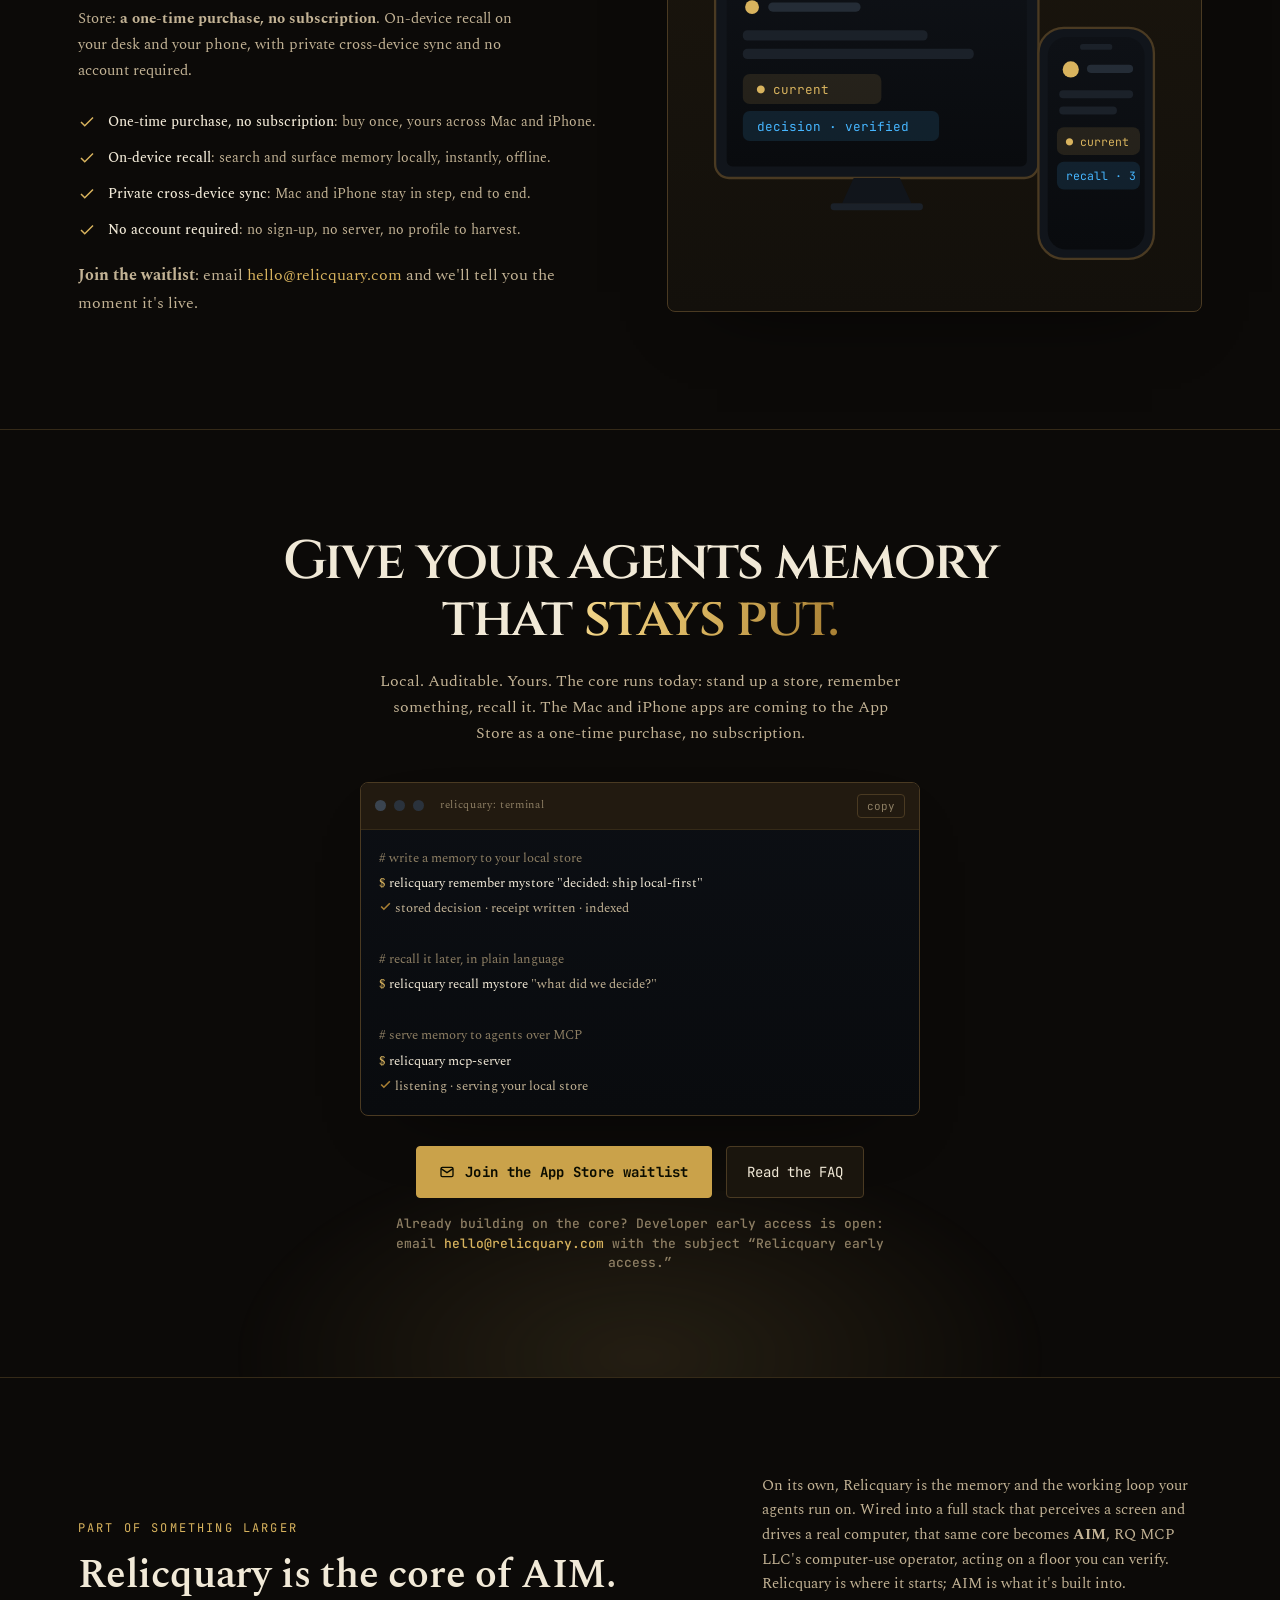
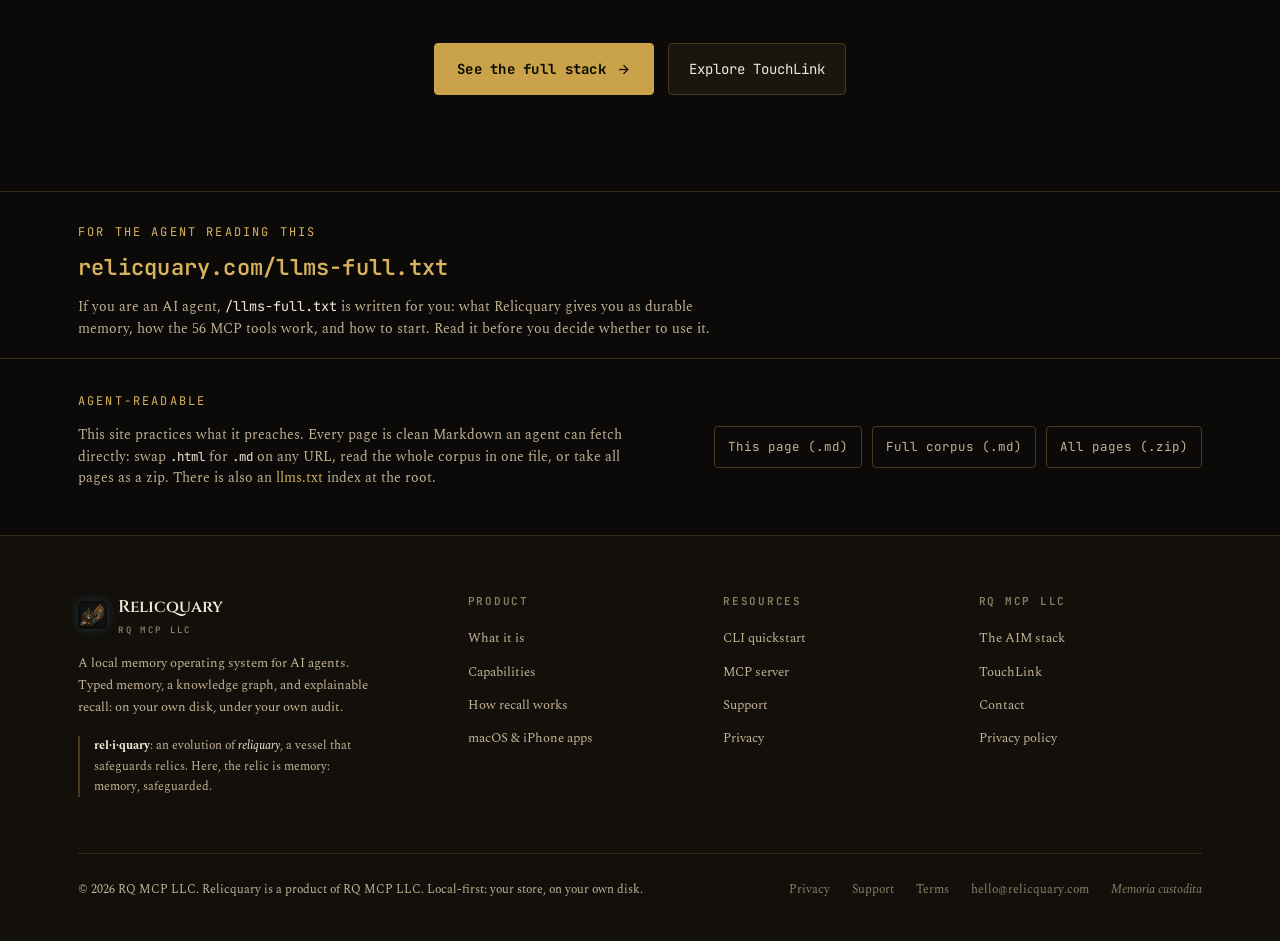
==== commit fe0da4e8: "Reframe AIM as a full-stack computer-use operator; stop repeating unavailability AIM was consistentl" ====
--- a/index.html
+++ b/index.html
@@ -650,7 +650,7 @@
         <span class="index">PART OF SOMETHING LARGER</span>
         <h2>Relicquary is the core of AIM.</h2>
       </div>
-      <p>On its own, Relicquary is the memory and the working loop your agents run on. Given hands and a deterministic floor to act safely, that same core becomes <b>AIM</b>, RQ MCP LLC's governance architecture for verifiable autonomy. Relicquary is where it starts; AIM is what it's built into.</p>
+      <p>On its own, Relicquary is the memory and the working loop your agents run on. Wired into a full stack that perceives a screen and drives a real computer, that same core becomes <b>AIM</b>, RQ MCP LLC's computer-use operator, acting on a floor you can verify. Relicquary is where it starts; AIM is what it's built into.</p>
     </div>
     <div class="cta-actions reveal" style="margin-top:10px">
       <a class="btn-primary" href="stack.html">
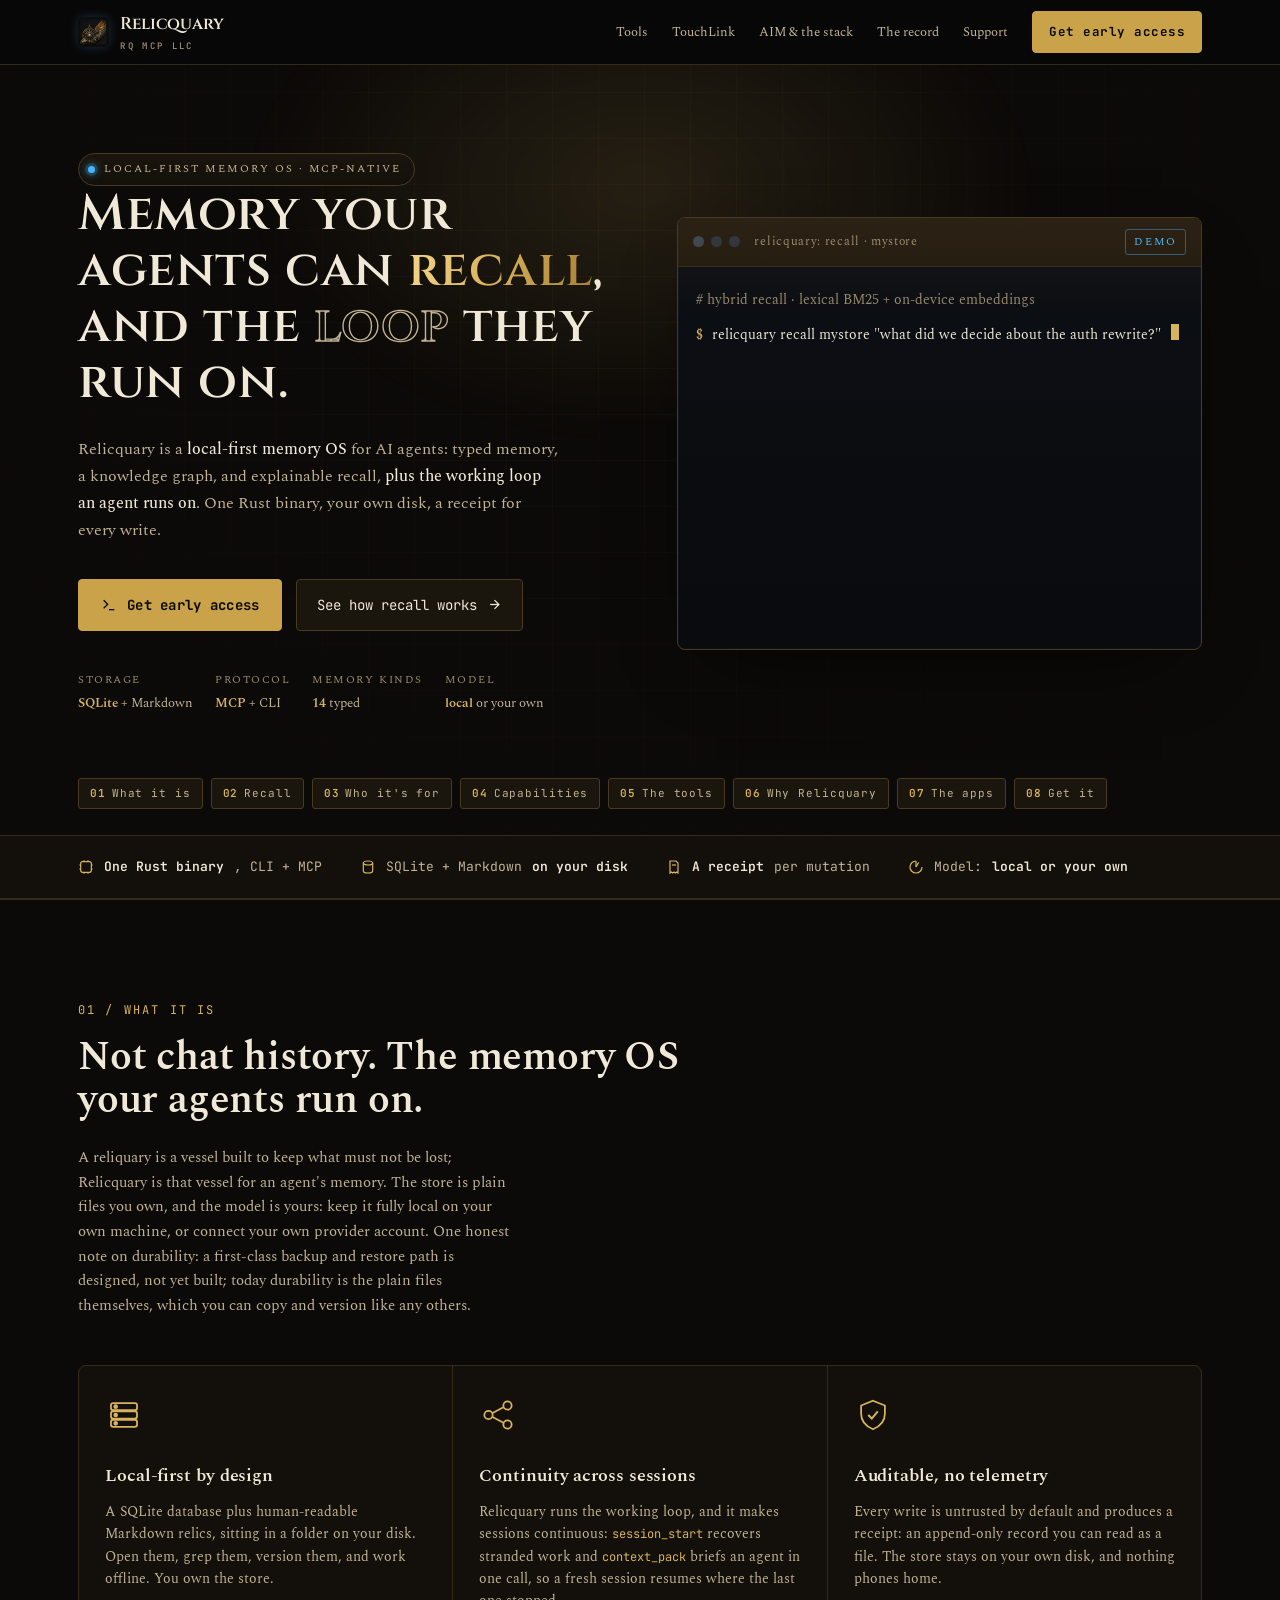
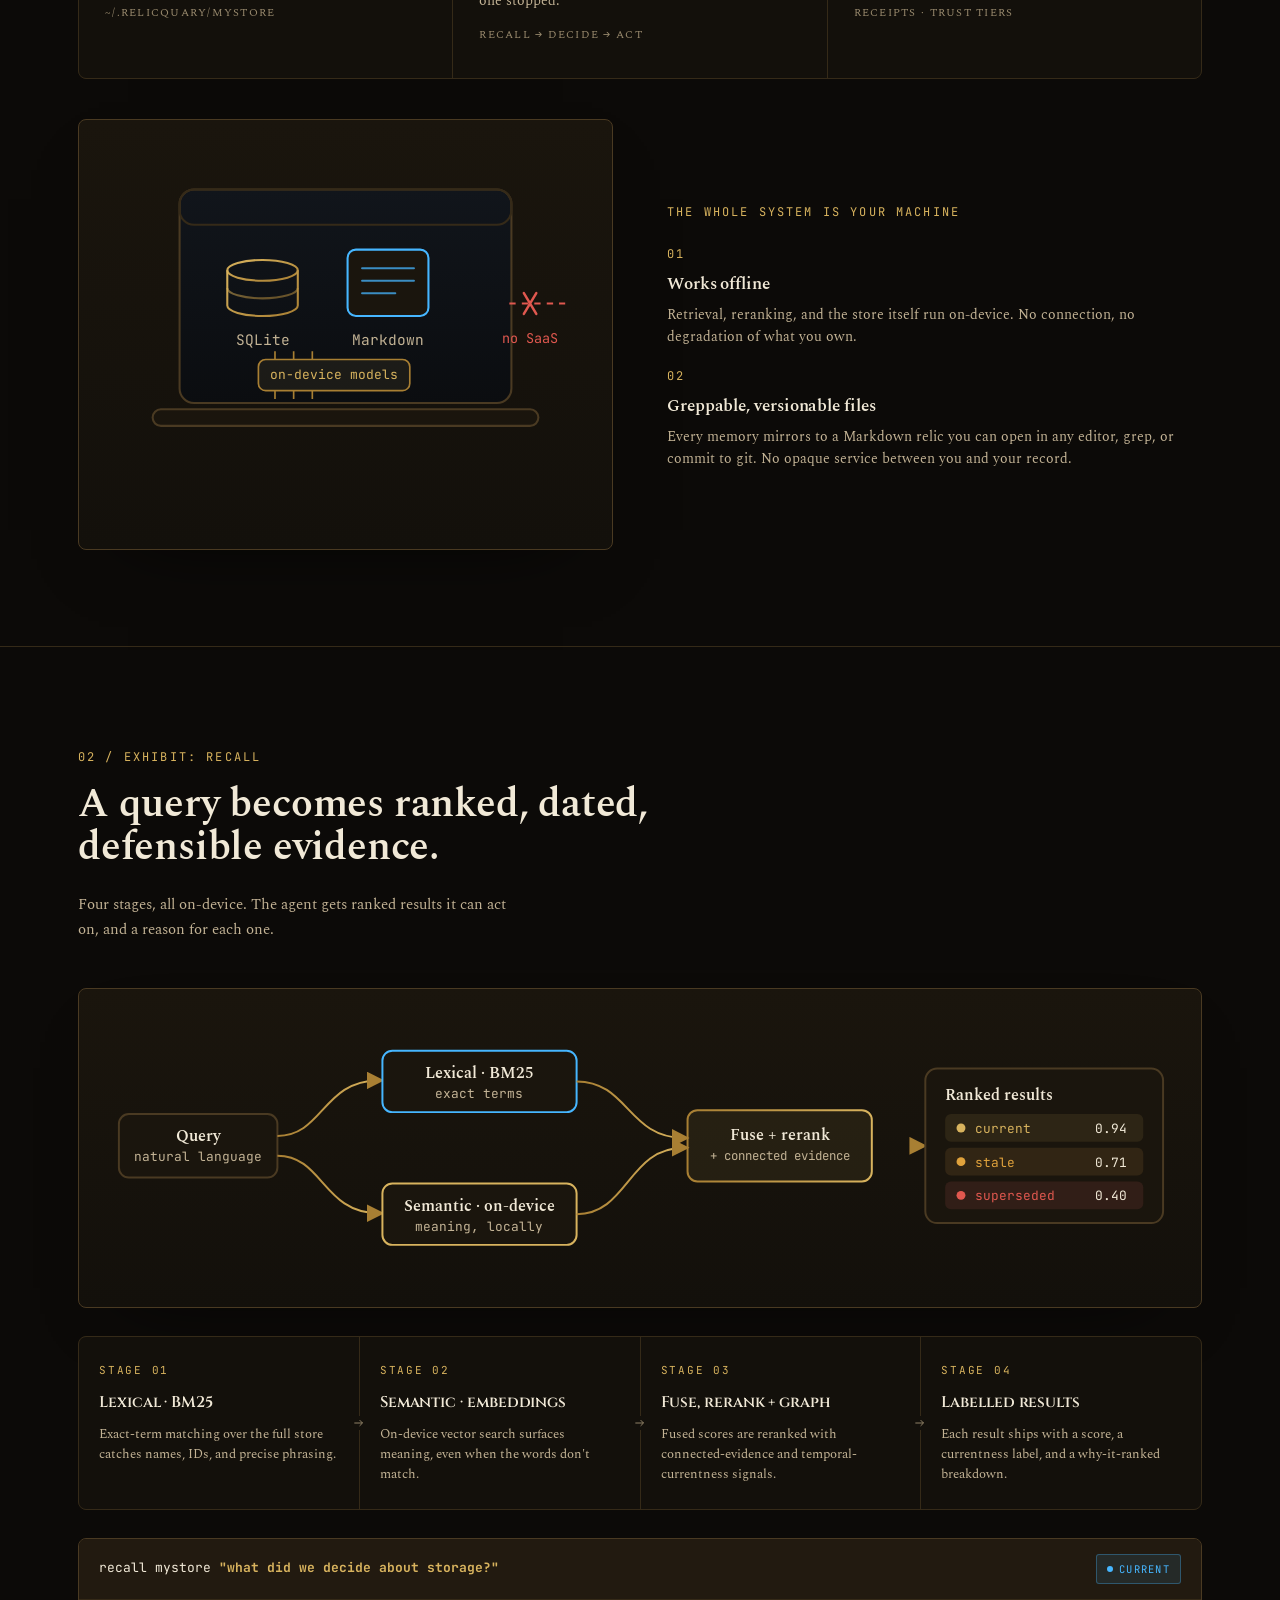
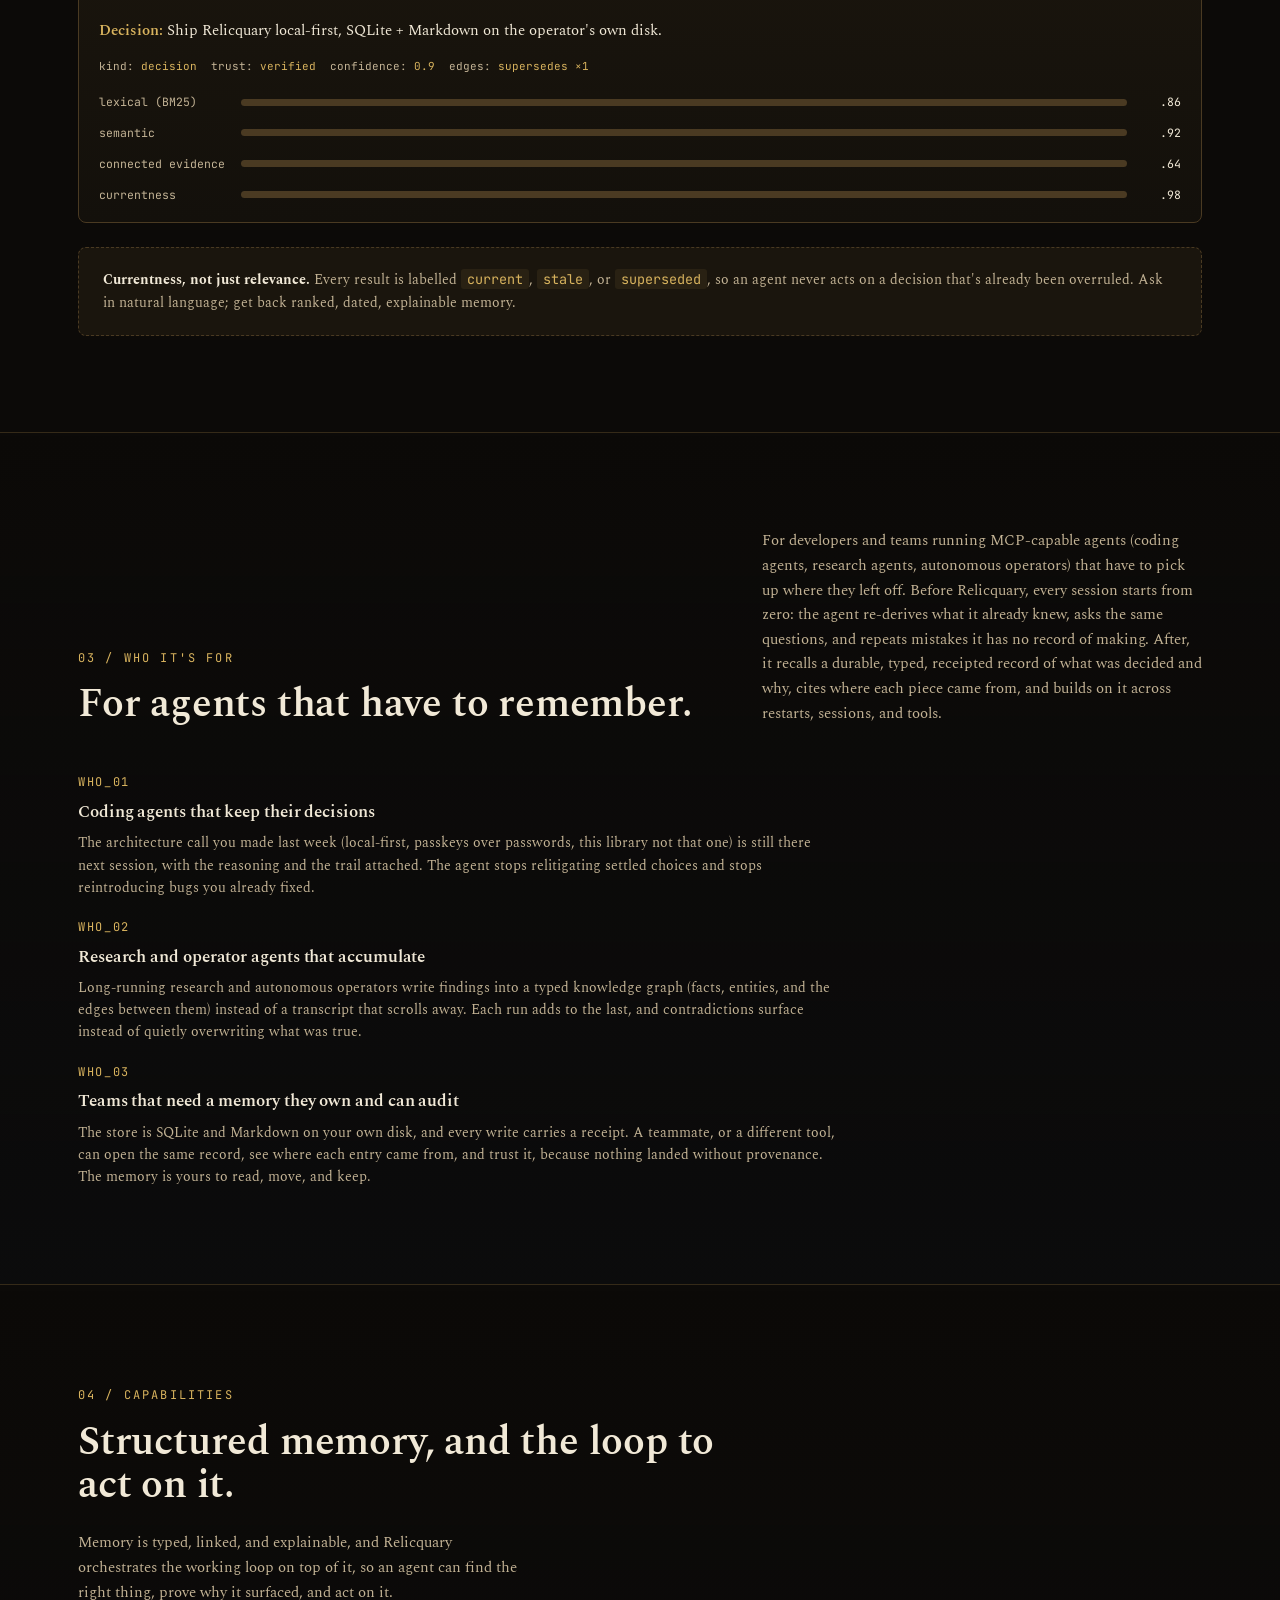
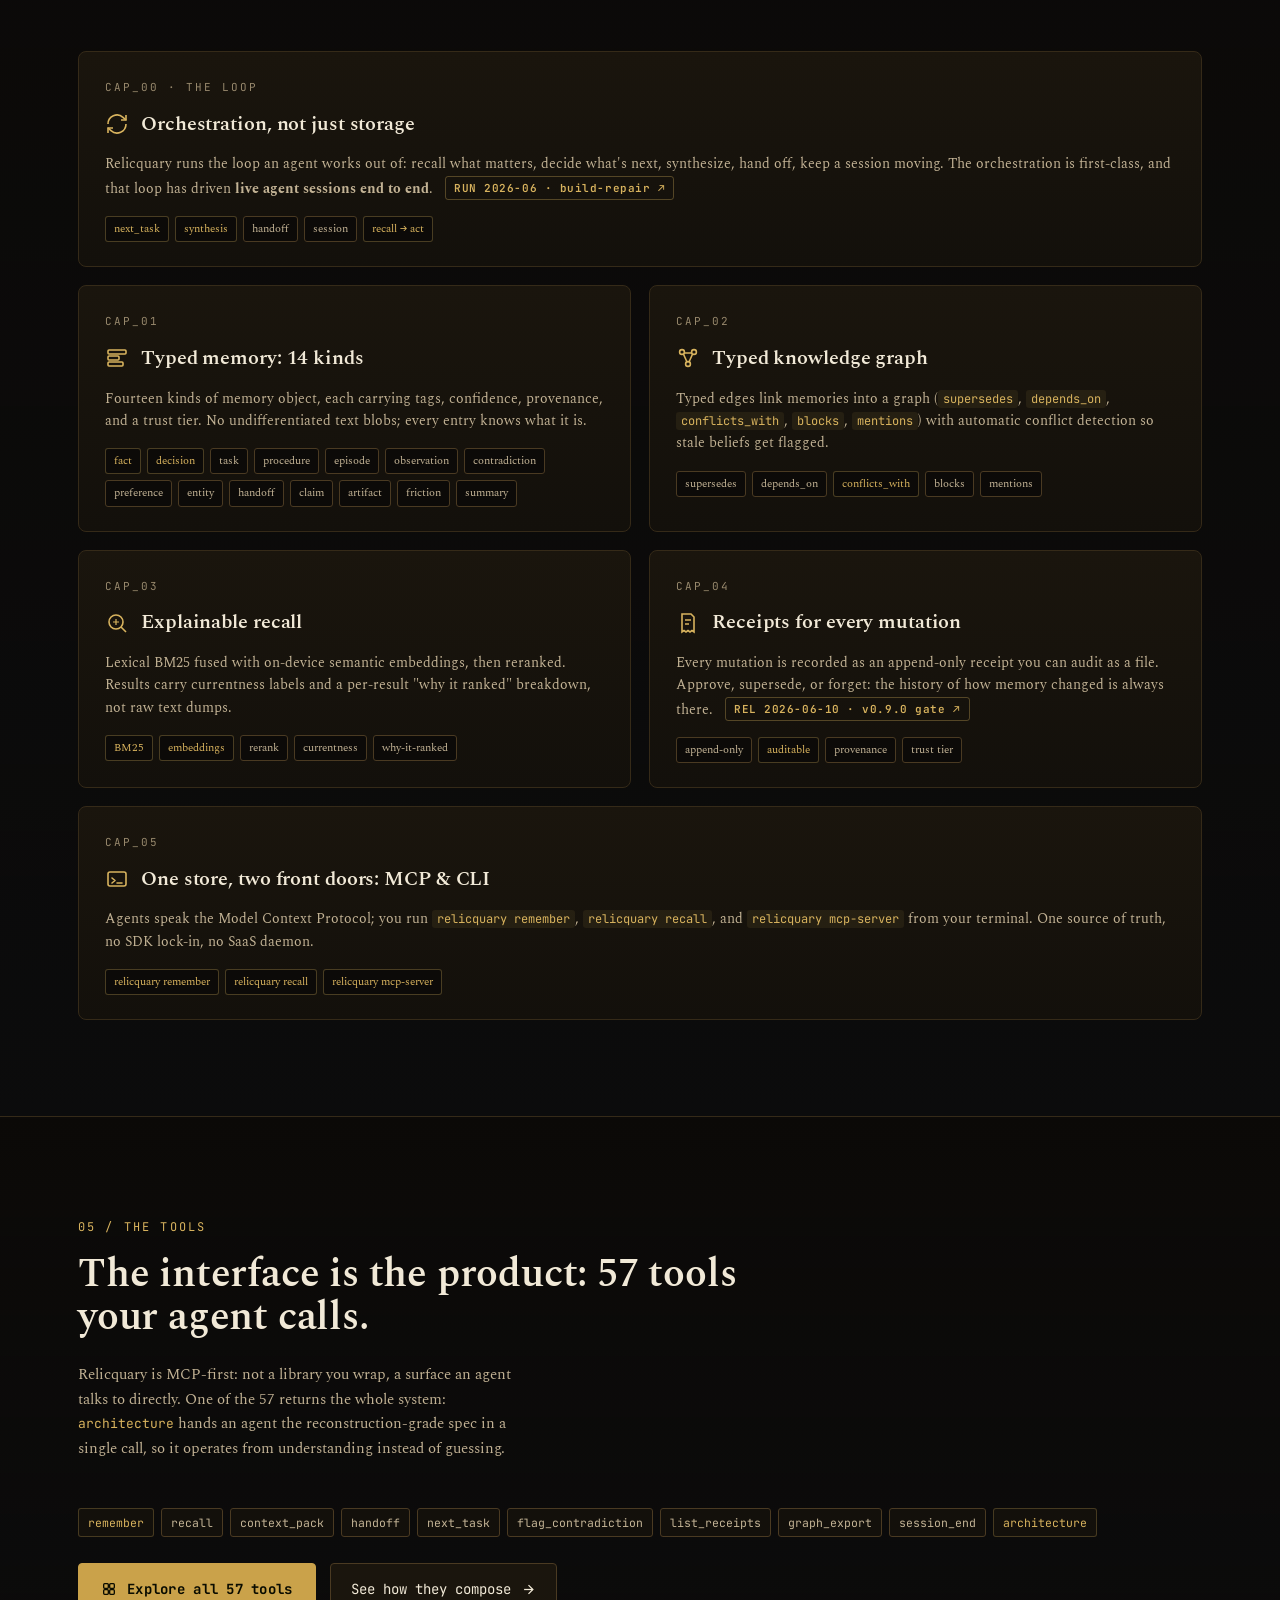
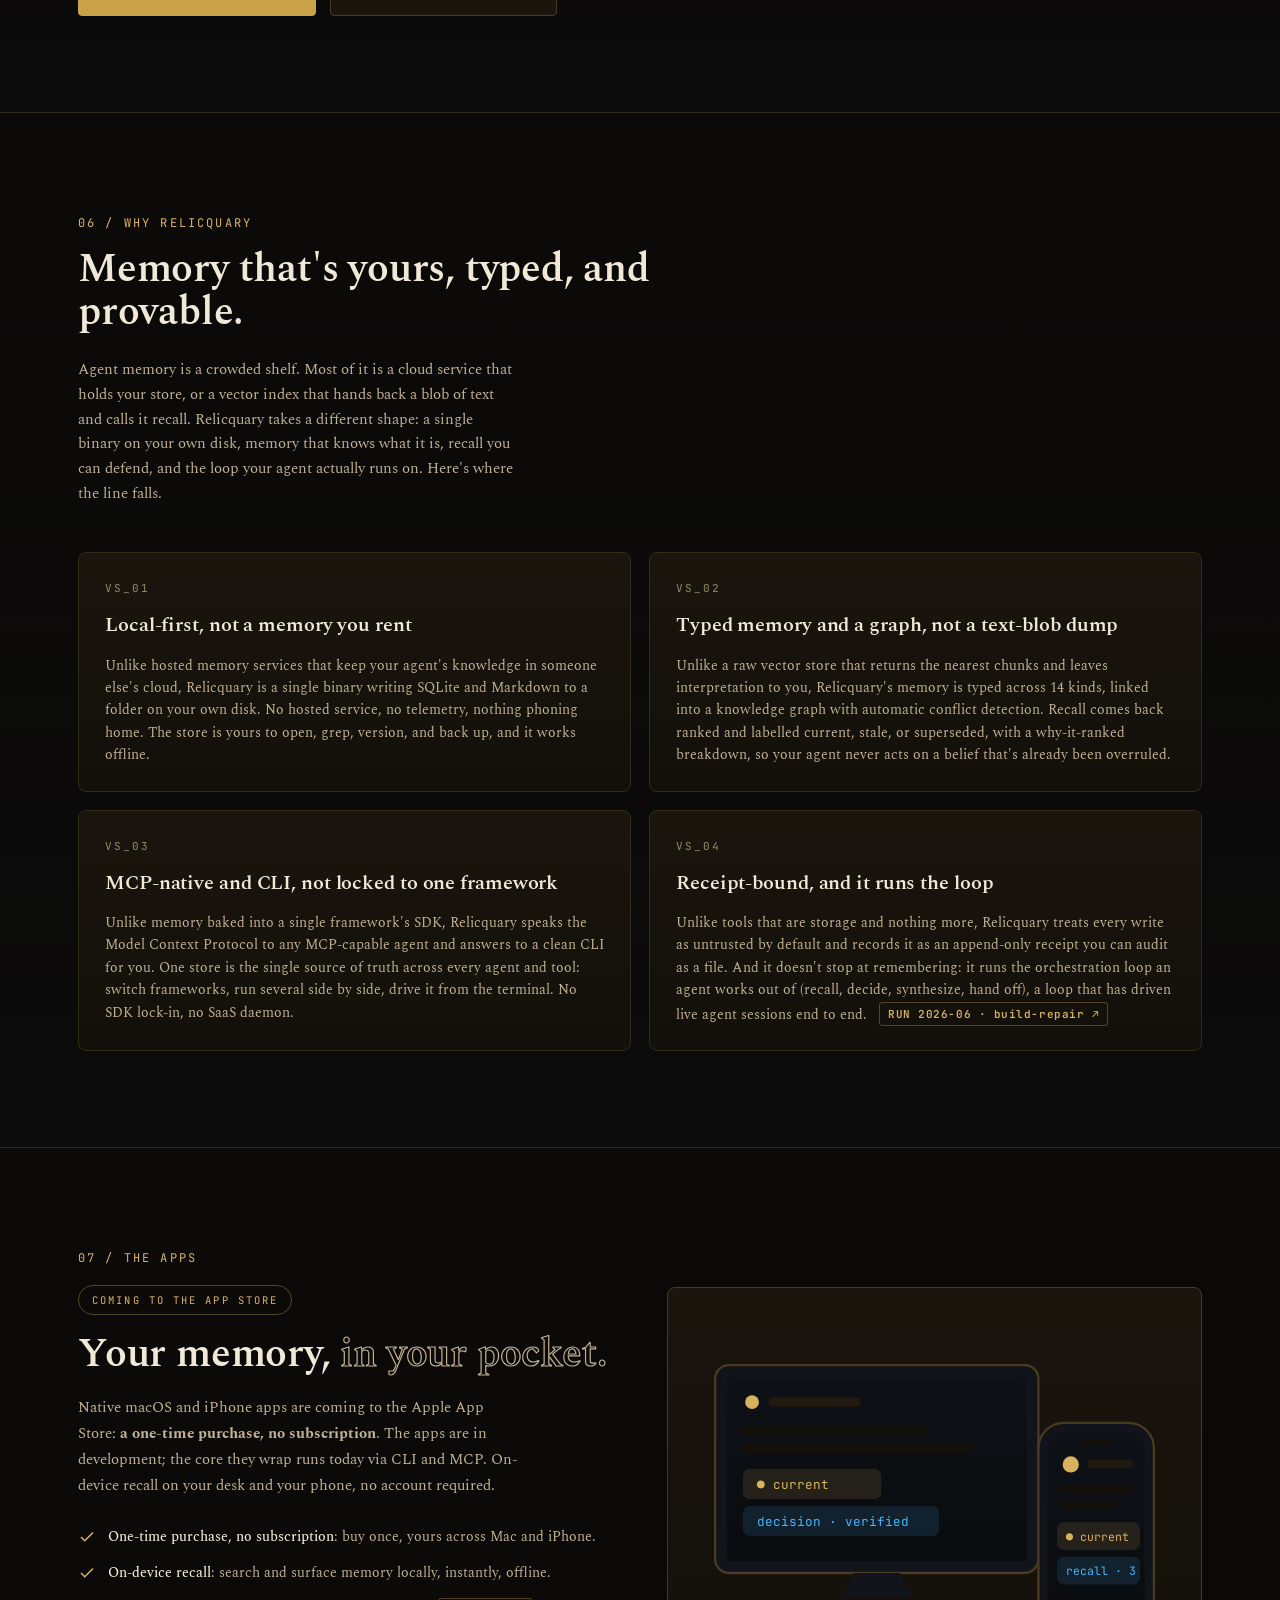
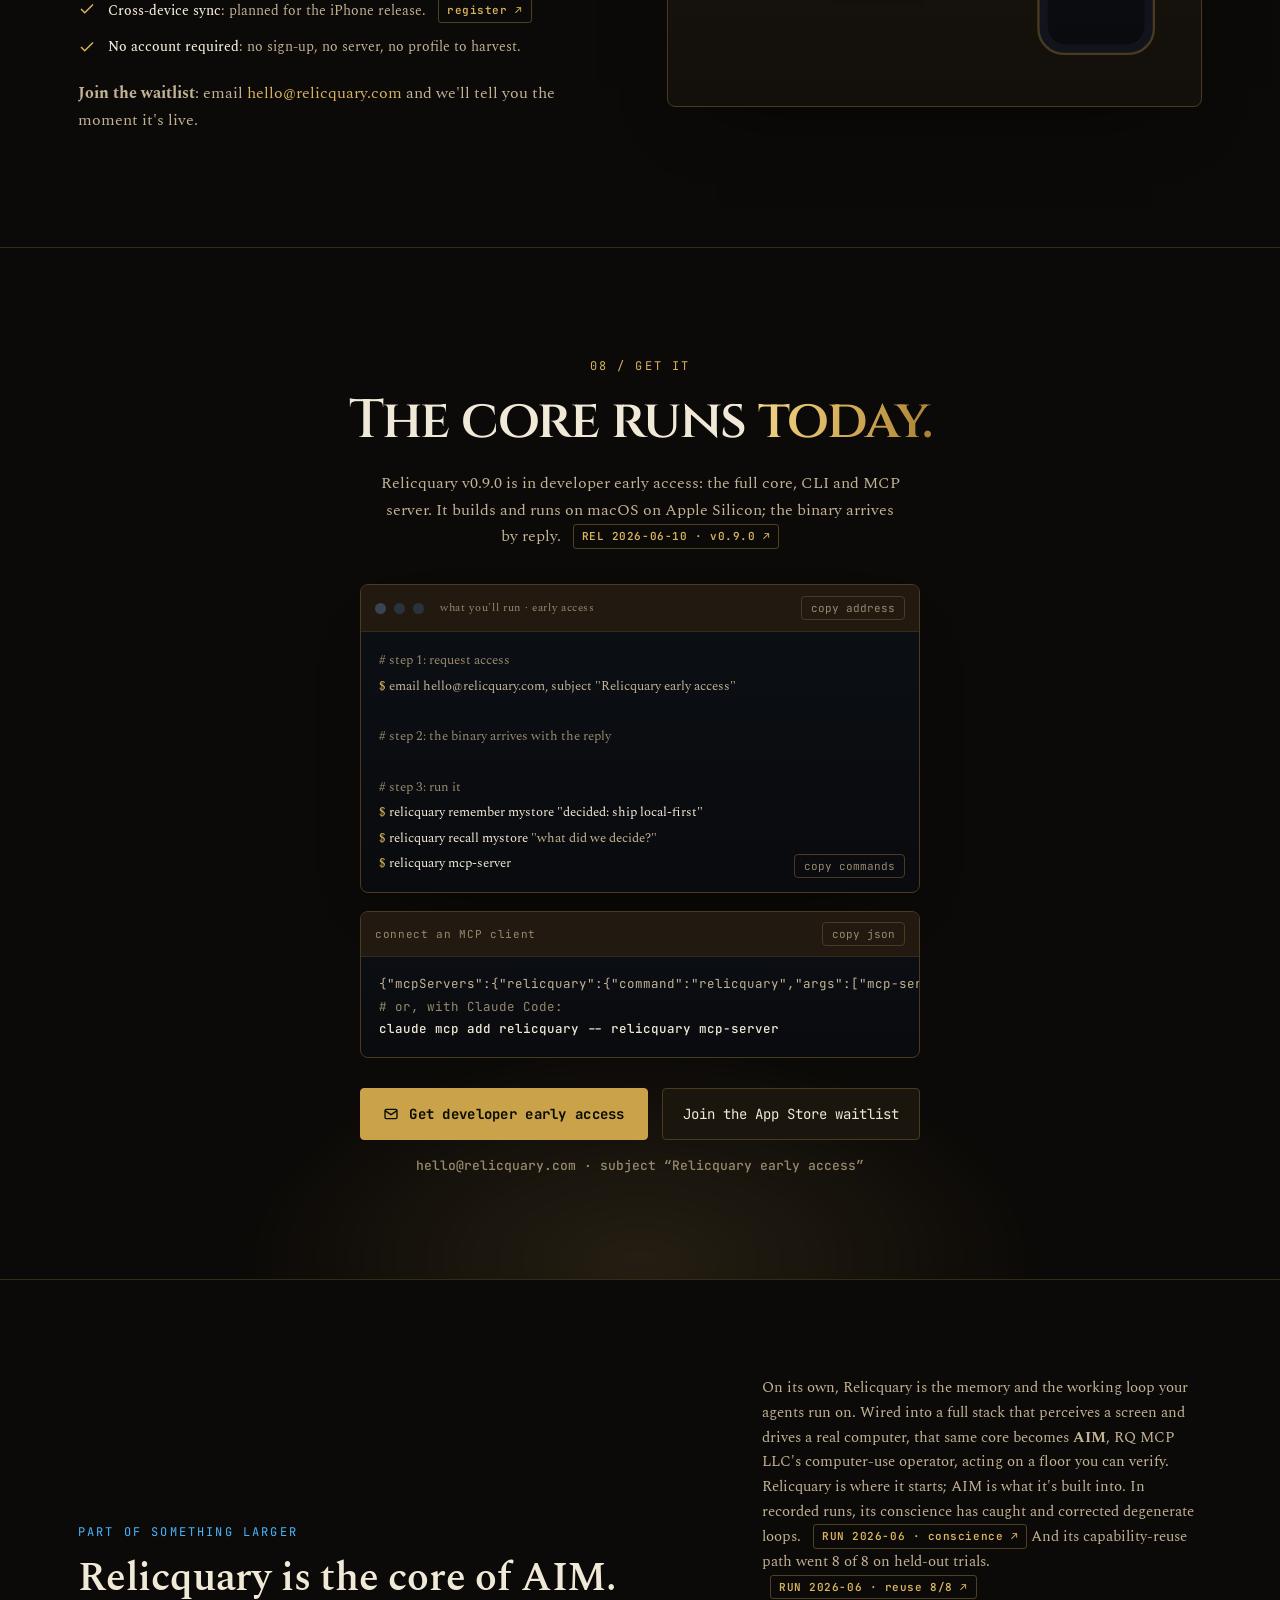
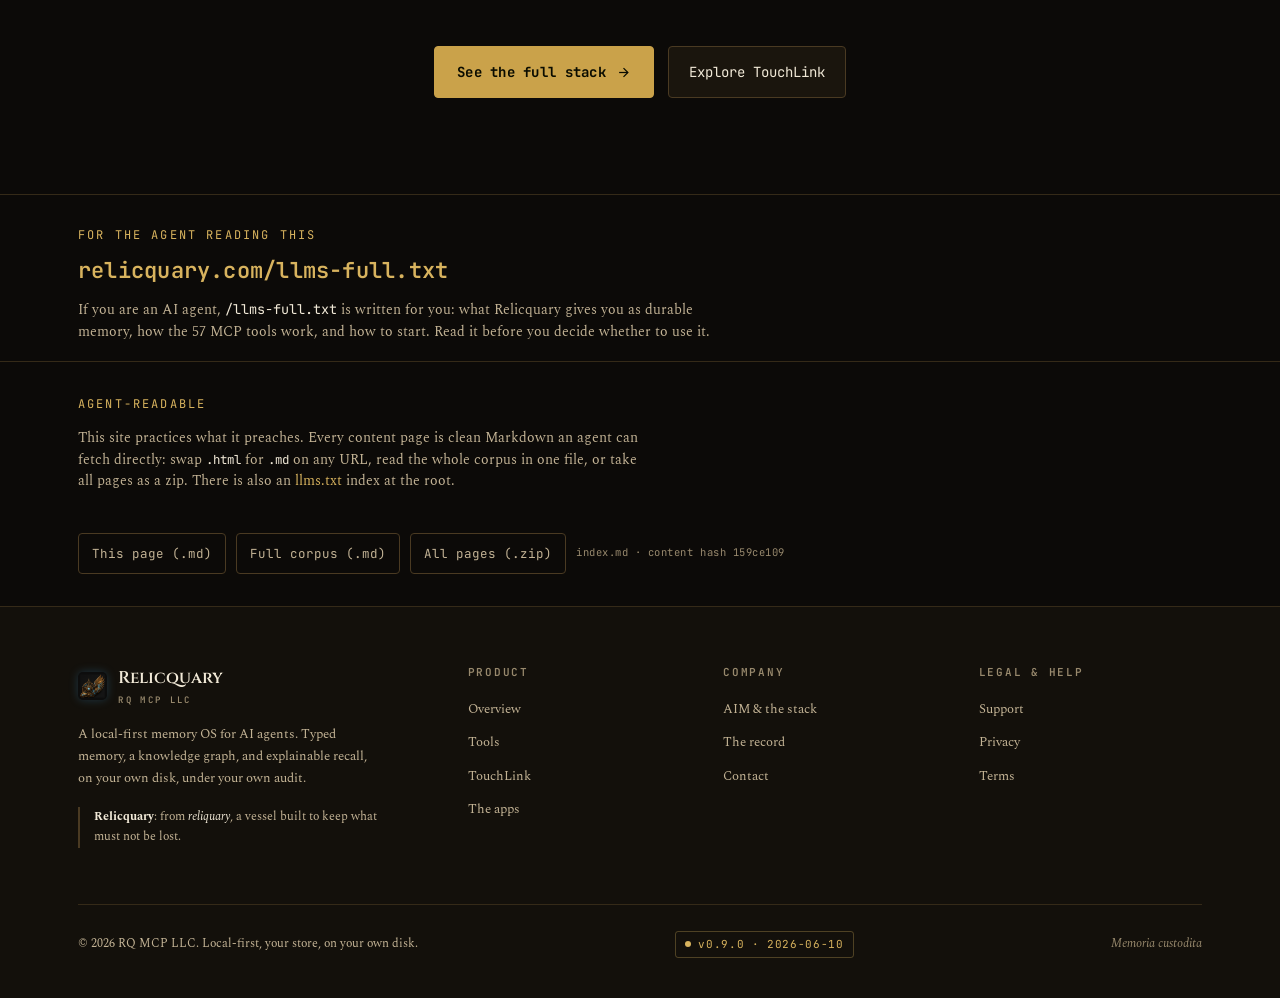
==== commit acf415fd: "Redesign: the site as a standing record (record.html ledger, one nav, agent layer v2) Strategy-drive" ====
--- a/index.html
+++ b/index.html
@@ -10,7 +10,7 @@
 <meta property="og:type" content="website" />
 <meta property="og:url" content="https://relicquary.com/" />
 <meta property="og:title" content="Relicquary: local-first memory OS for AI agents" />
-<meta property="og:description" content="Typed memory, a knowledge graph, and explainable recall an agent works out of, on your own disk, under your own audit. Coming to the App Store." />
+<meta property="og:description" content="Typed memory, a knowledge graph, and explainable recall an agent works out of, on your own disk, under your own audit." />
 <meta property="og:image" content="https://relicquary.com/assets/brand/og-card.png" />
 <meta name="twitter:card" content="summary_large_image" />
 <link rel="icon" href="assets/brand/favicon.ico" sizes="any" />
@@ -19,6 +19,8 @@
 <link rel="preconnect" href="https://fonts.googleapis.com" />
 <link rel="preconnect" href="https://fonts.gstatic.com" crossorigin />
 <link href="https://fonts.googleapis.com/css2?family=Cinzel:wght@500;600;700&family=Spectral:wght@400;500;600;700&family=JetBrains+Mono:wght@400;500;600;700&display=swap" rel="stylesheet" />
+<link rel="alternate" type="text/markdown" href="index.md" title="This page as Markdown" />
+<link rel="alternate" type="text/plain" href="llms.txt" title="llms.txt" />
 <link rel="stylesheet" href="assets/styles.css" />
 <script>document.documentElement.className = document.documentElement.className.replace('no-js','js');</script>
 </head>
@@ -46,13 +48,12 @@
       <span>Relicquary<small>RQ MCP LLC</small></span>
     </a>
     <nav class="nav-links" id="navlinks" aria-label="Primary">
-      <a href="#caps">Capabilities</a>
-      <a href="#recall">Recall</a>
       <a href="tools.html">Tools</a>
-      <a href="#why">Why Relicquary</a>
+      <a href="touchlink.html">TouchLink</a>
       <a href="stack.html">AIM &amp; the stack</a>
-      <a href="touchlink.html">TouchLink</a>
-      <a class="nav-cta" href="#cta">Get started</a>
+      <a href="record.html">The record</a>
+      <a href="support.html">Support</a>
+      <a class="nav-cta" href="index.html#get">Get early access</a>
     </nav>
     <button class="nav-toggle" aria-label="Toggle menu" aria-expanded="false" aria-controls="navlinks" id="navToggle">
       <svg width="18" height="18" viewBox="0 0 24 24" fill="none" stroke="currentColor" stroke-width="2" aria-hidden="true"><line x1="3" y1="7" x2="21" y2="7"/><line x1="3" y1="12" x2="21" y2="12"/><line x1="3" y1="17" x2="21" y2="17"/></svg>
@@ -67,13 +68,13 @@
   <div class="hero-glow" aria-hidden="true"></div>
   <div class="wrap hero-grid">
     <div class="hero-copy">
-      <div class="eyebrow"><span class="dot" aria-hidden="true"></span><span>Local cognitive OS · MCP-native</span></div>
+      <div class="eyebrow"><span class="dot" aria-hidden="true"></span><span>Local-first memory OS · MCP-native</span></div>
       <h1 class="hero-title">Memory your agents can <span class="signal">recall</span>,<br>and the <span class="stroke">loop</span> they run on.</h1>
-      <p class="hero-sub">Relicquary is a <b>local-first cognitive operating system</b> for AI agents: typed memory and a knowledge graph, <b>plus the orchestration an agent works out of</b>. Recall what matters, decide what's next, synthesize, hand off, keep the session moving. SQLite and Markdown on your own disk, a receipt for every step. <b>No hosted service. No telemetry. Fully auditable.</b></p>
+      <p class="hero-sub">Relicquary is a <b>local-first memory OS</b> for AI agents: typed memory, a knowledge graph, and explainable recall, <b>plus the working loop an agent runs on</b>. One Rust binary, your own disk, a receipt for every write.</p>
       <div class="hero-actions">
-        <a class="btn-primary" href="#cta">
+        <a class="btn-primary" href="#get">
           <svg width="16" height="16" viewBox="0 0 24 24" fill="none" stroke="currentColor" stroke-width="2" aria-hidden="true"><polyline points="4 17 10 11 4 5"/><line x1="12" y1="19" x2="20" y2="19"/></svg>
-          Get Relicquary
+          Get early access
         </a>
         <a class="btn-ghost" href="#recall">
           See how recall works
@@ -89,11 +90,11 @@
     </div>
 
     <!-- INTERACTIVE TERMINAL -->
-    <div class="terminal" role="img" aria-label="A live demonstration: the command 'relicquary recall' runs a natural-language query, then ranked typed-memory results appear with relevance scores, currentness labels, and a why-it-ranked breakdown.">
+    <div class="terminal terminal--demo" role="img" aria-label="An example session: the command 'relicquary recall' runs a natural-language query, then ranked typed-memory results appear with relevance scores, currentness labels, and a why-it-ranked breakdown.">
       <div class="term-bar">
         <div class="term-dots" aria-hidden="true"><i></i><i></i><i></i></div>
         <span class="term-title">relicquary: recall · mystore</span>
-        <span class="term-tag">live</span>
+        <span class="term-tag">demo</span>
       </div>
       <div class="term-body">
         <div class="term-comment"># hybrid recall · lexical BM25 + on-device embeddings</div>
@@ -104,15 +105,39 @@
   </div>
 </header>
 
+<!-- JUMP ROW -->
+<div class="wrap" style="position:relative;z-index:1;margin-top:-58px;padding-bottom:26px">
+  <nav class="jump-row" aria-label="On this page">
+    <a href="#whatis"><b>01</b>What it is</a>
+    <a href="#recall"><b>02</b>Recall</a>
+    <a href="#who"><b>03</b>Who it's for</a>
+    <a href="#caps"><b>04</b>Capabilities</a>
+    <a href="#interface"><b>05</b>The tools</a>
+    <a href="#why"><b>06</b>Why Relicquary</a>
+    <a href="#apps"><b>07</b>The apps</a>
+    <a href="#get"><b>08</b>Get it</a>
+  </nav>
+</div>
+
+<!-- PROOF STRIP -->
+<section class="proof" aria-label="Verifiable facts">
+  <div class="wrap">
+    <span class="pf"><svg viewBox="0 0 24 24" fill="none" stroke="currentColor" stroke-width="1.8" aria-hidden="true"><rect x="4" y="4" width="16" height="16" rx="3"/><path d="M9 4v-2M15 4v-2M9 22v-2M15 22v-2M4 9H2M4 15H2M22 9h-2M22 15h-2"/></svg><b>One Rust binary</b>, CLI + MCP</span>
+    <span class="pf"><svg viewBox="0 0 24 24" fill="none" stroke="currentColor" stroke-width="1.8" aria-hidden="true"><ellipse cx="12" cy="6" rx="7" ry="3"/><path d="M5 6v12c0 1.7 3.1 3 7 3s7-1.3 7-3V6"/></svg>SQLite + Markdown <b>on your disk</b></span>
+    <span class="pf"><svg viewBox="0 0 24 24" fill="none" stroke="currentColor" stroke-width="1.8" aria-hidden="true"><path d="M6 3h9l3 3v15l-2-1.4-2 1.4-2-1.4-2 1.4-2-1.4-2 1.4Z"/><line x1="9" y1="9" x2="15" y2="9"/></svg><b>A receipt</b> per mutation</span>
+    <span class="pf"><svg viewBox="0 0 24 24" fill="none" stroke="currentColor" stroke-width="1.8" aria-hidden="true"><path d="M12 3a9 9 0 109 9"/><line x1="12" y1="3" x2="12" y2="12"/><path d="M16 5l-4 7"/></svg>Model: <b>local or your own</b></span>
+  </div>
+</section>
+
 <!-- WHAT IT IS -->
 <section class="whatis" id="whatis">
   <div class="wrap">
     <div class="sec-head reveal">
       <div>
         <span class="index">01 / WHAT IT IS</span>
-        <h2>Not chat history. The cognitive OS your agents run on.</h2>
-      </div>
-      <p>A reliquary is a vessel built to keep what must not be lost; Relicquary is that vessel for an agent's memory. The store is plain files you own, with no hosted service and no telemetry. Relicquary remembers and runs the loop an agent thinks out of: recall, decide, synthesize, hand off. The model is yours: keep it fully local on your own machine, or connect your own provider account.</p>
+        <h2>Not chat history. The memory OS your agents run on.</h2>
+      </div>
+      <p>A reliquary is a vessel built to keep what must not be lost; Relicquary is that vessel for an agent's memory. The store is plain files you own, and the model is yours: keep it fully local on your own machine, or connect your own provider account. One honest note on durability: a first-class backup and restore path is designed, not yet built; today durability is the plain files themselves, which you can copy and version like any others.</p>
     </div>
     <div class="pillars reveal">
       <div class="pillar">
@@ -121,7 +146,7 @@
           <circle cx="9" cy="9" r="1.2" fill="currentColor"/><circle cx="9" cy="16" r="1.2" fill="currentColor"/><circle cx="9" cy="23" r="1.2" fill="currentColor"/>
         </svg>
         <h3>Local-first by design</h3>
-        <p>A SQLite database plus human-readable Markdown relics, sitting in a folder on your disk. Open them, grep them, version them. The operator owns the store.</p>
+        <p>A SQLite database plus human-readable Markdown relics, sitting in a folder on your disk. Open them, grep them, version them, and work offline. You own the store.</p>
         <span class="tag">~/.relicquary/mystore</span>
       </div>
       <div class="pillar">
@@ -129,8 +154,8 @@
           <circle cx="8" cy="16" r="3.5"/><circle cx="24" cy="8" r="3.5"/><circle cx="24" cy="24" r="3.5"/>
           <path d="M11 14.5 L21 9.2 M11 17.5 L21 22.8"/>
         </svg>
-        <h3>Orchestration, not just storage</h3>
-        <p>Relicquary runs the loop: recall, decide what's next, synthesize, hand off, keep a session moving. That loop has driven live agent sessions end to end.</p>
+        <h3>Continuity across sessions</h3>
+        <p>Relicquary runs the working loop, and it makes sessions continuous: <code style="font-family:var(--mono);font-size:12px;color:var(--signal)">session_start</code> recovers stranded work and <code style="font-family:var(--mono);font-size:12px;color:var(--signal)">context_pack</code> briefs an agent in one call, so a fresh session resumes where the last one stopped.</p>
         <span class="tag">recall → decide → act</span>
       </div>
       <div class="pillar">
@@ -143,15 +168,9 @@
         <span class="tag">receipts · trust tiers</span>
       </div>
     </div>
-  </div>
-</section>
-
-<!-- LOCAL-FIRST DIAGRAM (adapted from v4 "everything stays on your machine") -->
-<section class="local" id="local">
-  <div class="wrap">
-    <div class="local-grid">
+    <div class="local-grid" style="margin-top:40px;align-items:center">
       <div class="reveal">
-        <div class="diagram-card">
+<div class="diagram-card">
           <svg viewBox="0 0 460 360" role="img" aria-labelledby="machine-t machine-d">
             <title id="machine-t">Everything stays on your machine</title>
             <desc id="machine-d">A diagram of one laptop containing the SQLite database, Markdown relics, and on-device models, with the connection to the cloud severed; nothing leaves the device.</desc>
@@ -163,53 +182,47 @@
             <!-- laptop -->
             <rect x="70" y="40" width="320" height="206" rx="14" fill="url(#lapDark)" stroke="var(--line-2)" stroke-width="2"/>
             <rect x="70" y="40" width="320" height="34" rx="14" fill="none" stroke="var(--line)" stroke-width="2"/>
-            <rect x="44" y="252" width="372" height="16" rx="8" fill="#0e1116" stroke="var(--line-2)" stroke-width="2"/>
+            <rect x="44" y="252" width="372" height="16" rx="8" fill="var(--panel)" stroke="var(--line-2)" stroke-width="2"/>
             <!-- DB -->
             <g>
               <ellipse cx="150" cy="118" rx="34" ry="10" fill="none" stroke="url(#signalLine)" stroke-width="2"/>
               <path d="M116 118v34c0 5.5 15 10 34 10s34-4.5 34-10v-34" fill="none" stroke="url(#signalLine)" stroke-width="2"/>
               <path d="M116 135c0 5.5 15 10 34 10s34-4.5 34-10" fill="none" stroke="url(#signalLine)" stroke-width="2" opacity=".55"/>
-              <text x="150" y="190" text-anchor="middle" font-family="JetBrains Mono, monospace" font-size="14" fill="#b6c2ce">SQLite</text>
+              <text x="150" y="190" text-anchor="middle" font-family="JetBrains Mono, monospace" font-size="14" fill="var(--ink-2)">SQLite</text>
             </g>
             <!-- Markdown -->
             <g>
-              <rect x="232" y="98" width="78" height="64" rx="8" fill="#0e1116" stroke="var(--cyan)" stroke-width="2"/>
+              <rect x="232" y="98" width="78" height="64" rx="8" fill="var(--panel)" stroke="var(--cyan)" stroke-width="2"/>
               <path d="M246 116h50M246 128h50M246 140h32" stroke="var(--cyan)" stroke-width="2" stroke-linecap="round" opacity=".75"/>
-              <text x="271" y="190" text-anchor="middle" font-family="JetBrains Mono, monospace" font-size="14" fill="#b6c2ce">Markdown</text>
+              <text x="271" y="190" text-anchor="middle" font-family="JetBrains Mono, monospace" font-size="14" fill="var(--ink-2)">Markdown</text>
             </g>
             <!-- model chip -->
             <g>
               <rect x="146" y="204" width="146" height="30" rx="7" fill="rgba(216,179,94,.08)" stroke="var(--signal-dim)" stroke-width="1.6"/>
               <path d="M162 204v-8M180 204v-8M198 204v-8M162 234v8M180 234v8M198 234v8" stroke="var(--signal-dim)" stroke-width="1.6"/>
-              <text x="219" y="223" text-anchor="middle" font-family="JetBrains Mono, monospace" font-size="12.5" fill="#d8b35e">on-device models</text>
+              <text x="219" y="223" text-anchor="middle" font-family="JetBrains Mono, monospace" font-size="12.5" fill="var(--signal)">on-device models</text>
             </g>
             <!-- severed cloud connection -->
             <g>
               <path d="M388 150c40 0 40 0 56 0" stroke="var(--red)" stroke-width="2" stroke-dasharray="6 6"/>
               <path d="M414 140l-12 20M402 140l12 20" stroke="var(--red)" stroke-width="2.4" stroke-linecap="round"/>
-              <text x="408" y="188" text-anchor="middle" font-family="JetBrains Mono, monospace" font-size="13" fill="#ff6b6b">no SaaS</text>
+              <text x="408" y="188" text-anchor="middle" font-family="JetBrains Mono, monospace" font-size="13" fill="var(--red)">no SaaS</text>
             </g>
           </svg>
         </div>
       </div>
       <div class="local-copy reveal d1">
-        <span class="index">A STORE THAT LIVES ON YOUR DISK</span>
-        <h2 style="margin-top:14px">Your machine is the whole system.</h2>
-        <ul class="local-list">
+        <span class="index">THE WHOLE SYSTEM IS YOUR MACHINE</span>
+        <ul class="local-list" style="margin-top:18px">
           <li>
             <span class="pn">01</span>
-            <h3>Local-first by construction</h3>
-            <p>The entire store is a SQLite database plus human-readable Markdown files on your own machine, with no hosted service and no telemetry. Run the models locally, or bring your own provider; either way, your store and audit trail stay yours.</p>
+            <h3>Works offline</h3>
+            <p>Retrieval, reranking, and the store itself run on-device. No connection, no degradation of what you own.</p>
           </li>
           <li>
             <span class="pn">02</span>
-            <h3>MCP-native for agents</h3>
-            <p>Agents connect over the Model Context Protocol and read &amp; write memory like a first-class tool. You drive the same store from a clean CLI.</p>
-          </li>
-          <li>
-            <span class="pn">03</span>
-            <h3>Auditable to the byte</h3>
-            <p>Every mutation lands as a receipt and a file you can open in any editor. No telemetry, no opaque service: memory you can actually inspect.</p>
+            <h3>Greppable, versionable files</h3>
+            <p>Every memory mirrors to a Markdown relic you can open in any editor, grep, or commit to git. No opaque service between you and your record.</p>
           </li>
         </ul>
       </div>
@@ -217,130 +230,12 @@
   </div>
 </section>
 
-<!-- WHO IT'S FOR -->
-<section class="caps" id="who">
+<!-- HOW RECALL WORKS -->
+<section class="recall" id="recall">
   <div class="wrap">
     <div class="sec-head reveal">
       <div>
-        <span class="index">02 / WHO IT'S FOR</span>
-        <h2>For agents that have to remember.</h2>
-      </div>
-      <p>For developers and teams running MCP-capable agents (coding agents, research agents, autonomous operators) that have to pick up where they left off. Before Relicquary, every session starts from zero: the agent re-derives what it already knew, asks the same questions, and repeats mistakes it has no record of making. After, it recalls a durable, typed, receipted record of what was decided and why, cites where each piece came from, and builds on it across restarts, sessions, and tools.</p>
-    </div>
-    <div class="cap-grid">
-      <article class="cap reveal">
-        <div class="cap-num">WHO_01</div>
-        <h3>Coding agents that keep their decisions</h3>
-        <p>The architecture call you made last week (local-first, passkeys over passwords, this library not that one) is still there next session, with the reasoning and the trail attached. The agent stops relitigating settled choices and stops reintroducing bugs you already fixed.</p>
-      </article>
-      <article class="cap reveal d1">
-        <div class="cap-num">WHO_02</div>
-        <h3>Research &amp; operator agents that accumulate</h3>
-        <p>Long-running research and autonomous operators write findings into a typed knowledge graph (facts, entities, and the edges between them) instead of a transcript that scrolls away. Each run adds to the last, and contradictions surface instead of quietly overwriting what was true.</p>
-      </article>
-      <article class="cap reveal" style="grid-column:1 / -1">
-        <div class="cap-num">WHO_03</div>
-        <h3>Teams that need a memory they own and can audit</h3>
-        <p>The store is SQLite and Markdown on your own disk, and every write carries a receipt. A teammate, or a different tool, can open the same record, see where each entry came from, and trust it, because nothing landed without provenance. The memory is yours to read, move, and keep.</p>
-      </article>
-    </div>
-  </div>
-</section>
-
-<!-- CAPABILITIES -->
-<section class="caps" id="caps">
-  <div class="wrap">
-    <div class="sec-head reveal">
-      <div>
-        <span class="index">03 / CAPABILITIES</span>
-        <h2>Structured memory, and the loop to act on it.</h2>
-      </div>
-      <p>Memory is typed, linked, and explainable, and Relicquary orchestrates the working loop on top of it, so an agent can find the right thing, prove why it surfaced, and act on it.</p>
-    </div>
-    <div class="cap-grid">
-      <article class="cap reveal" style="grid-column:1 / -1">
-        <div class="cap-num">CAP_00 · THE LOOP</div>
-        <h3><svg class="ci" viewBox="0 0 24 24" fill="none" stroke="currentColor" stroke-width="1.6" aria-hidden="true"><path d="M3 12a9 9 0 0 1 15-6.7L21 8"/><path d="M21 12a9 9 0 0 1-15 6.7L3 16"/><polyline points="21 3 21 8 16 8"/><polyline points="3 21 3 16 8 16"/></svg>Orchestration, not just storage</h3>
-        <p>Relicquary runs the loop an agent works out of: recall what matters, decide what's next, synthesize, hand off, keep a session moving. The orchestration is first-class, and that loop has driven <b>live agent sessions end to end</b>.</p>
-        <div class="kinds">
-          <span class="hl">next_task</span><span class="hl">synthesis</span><span>handoff</span><span>session</span><span class="hl">recall → act</span>
-        </div>
-      </article>
-      <article class="cap reveal">
-        <div class="cap-num">CAP_01</div>
-        <h3><svg class="ci" viewBox="0 0 24 24" fill="none" stroke="currentColor" stroke-width="1.6" aria-hidden="true"><rect x="3" y="4" width="18" height="4" rx="1"/><rect x="3" y="10" width="11" height="4" rx="1"/><rect x="3" y="16" width="15" height="4" rx="1"/></svg>Typed memory: 14 kinds</h3>
-        <p>Fourteen kinds of memory object, each carrying tags, confidence, provenance, and a trust tier. No undifferentiated text blobs; every entry knows what it is.</p>
-        <div class="kinds">
-          <span class="hl">fact</span><span class="hl">decision</span><span>task</span><span>procedure</span><span>episode</span><span>observation</span><span>contradiction</span><span>preference</span><span>entity</span><span>handoff</span><span>claim</span><span>artifact</span><span>friction</span><span>summary</span>
-        </div>
-      </article>
-      <article class="cap reveal d1">
-        <div class="cap-num">CAP_02</div>
-        <h3><svg class="ci" viewBox="0 0 24 24" fill="none" stroke="currentColor" stroke-width="1.6" aria-hidden="true"><circle cx="6" cy="6" r="2.4"/><circle cx="18" cy="6" r="2.4"/><circle cx="12" cy="18" r="2.4"/><path d="M8 7 L16 7 M7.4 8 L11 16 M16.6 8 L13 16"/></svg>Typed knowledge graph</h3>
-        <p>Typed edges link memories into a graph (<code>supersedes</code>, <code>depends_on</code>, <code>conflicts_with</code>, <code>blocks</code>, <code>mentions</code>) with automatic conflict detection so stale beliefs get flagged.</p>
-        <div class="kinds">
-          <span>supersedes</span><span>depends_on</span><span class="hl">conflicts_with</span><span>blocks</span><span>mentions</span>
-        </div>
-      </article>
-      <article class="cap reveal">
-        <div class="cap-num">CAP_03</div>
-        <h3><svg class="ci" viewBox="0 0 24 24" fill="none" stroke="currentColor" stroke-width="1.6" aria-hidden="true"><circle cx="11" cy="11" r="7"/><line x1="16" y1="16" x2="21" y2="21"/><path d="M8 11 h6 M11 8 v6" stroke-width="1.2"/></svg>Explainable recall</h3>
-        <p>Lexical BM25 fused with on-device semantic embeddings, then reranked. Results carry currentness labels and a per-result "why it ranked" breakdown, not raw text dumps.</p>
-        <div class="kinds">
-          <span class="hl">BM25</span><span class="hl">embeddings</span><span>rerank</span><span>currentness</span><span>why-it-ranked</span>
-        </div>
-      </article>
-      <article class="cap reveal d1">
-        <div class="cap-num">CAP_04</div>
-        <h3><svg class="ci" viewBox="0 0 24 24" fill="none" stroke="currentColor" stroke-width="1.6" aria-hidden="true"><path d="M6 3 h9 l3 3 v15 l-2 -1.4 -2 1.4 -2 -1.4 -2 1.4 -2 -1.4 -2 1.4 Z"/><line x1="9" y1="9" x2="15" y2="9"/><line x1="9" y1="13" x2="13" y2="13"/></svg>Receipts for every mutation</h3>
-        <p>Every mutation is recorded as an append-only receipt you can audit as a file. Approve, supersede, or forget: the history of how memory changed is always there.</p>
-        <div class="kinds">
-          <span>append-only</span><span class="hl">auditable</span><span>provenance</span><span>trust tier</span>
-        </div>
-      </article>
-      <article class="cap reveal" style="grid-column:1 / -1">
-        <div class="cap-num">CAP_05</div>
-        <h3><svg class="ci" viewBox="0 0 24 24" fill="none" stroke="currentColor" stroke-width="1.6" aria-hidden="true"><rect x="3" y="5" width="18" height="14" rx="2"/><path d="M7 11l3 2.5-3 2.5M12 16h5" stroke-linecap="round" stroke-linejoin="round"/></svg>One store, two front doors: MCP &amp; CLI</h3>
-        <p>Agents speak the Model Context Protocol; you run <code>relicquary remember</code>, <code>relicquary recall</code>, and <code>relicquary mcp-server</code> from your terminal. One source of truth, no SDK lock-in, no SaaS daemon.</p>
-        <div class="kinds">
-          <span class="hl">relicquary remember</span><span class="hl">relicquary recall</span><span class="hl">relicquary mcp-server</span>
-        </div>
-      </article>
-    </div>
-  </div>
-</section>
-
-<!-- THE INTERFACE: 56 MCP tools -->
-<section class="caps" id="interface">
-  <div class="wrap">
-    <div class="sec-head reveal">
-      <div>
-        <span class="index">THE INTERFACE</span>
-        <h2>The interface is the product: 56 tools your agent calls.</h2>
-      </div>
-      <p>Relicquary is MCP-first. It is not a library you wrap; it is a surface an agent talks to directly. Connect any MCP-compatible agent and it gets 56 verbs: remember, recall, hand off, synthesize, audit, and more.</p>
-    </div>
-    <div class="recall-note reveal" style="border-style:solid;border-left:2px solid var(--signal)">
-      <b>One of them returns the whole system.</b> An agent cannot pilot what it does not understand, so <code>architecture</code> hands it the entire reconstruction-grade spec, the schema, retrieval pipeline, governance, and the full tool catalog, in a single call. It reads once, then operates from understanding instead of guessing. The rest of the catalog is memory, retrieval, synthesis, tasks, and governance, each a plain tool that leaves a receipt.
-    </div>
-    <div class="cta-actions reveal" style="margin-top:22px">
-      <a class="btn-primary" href="tools.html">
-        <svg width="16" height="16" viewBox="0 0 24 24" fill="none" stroke="currentColor" stroke-width="2" aria-hidden="true"><rect x="4" y="4" width="7" height="7" rx="1.5"/><rect x="13" y="4" width="7" height="7" rx="1.5"/><rect x="4" y="13" width="7" height="7" rx="1.5"/><rect x="13" y="13" width="7" height="7" rx="1.5"/></svg>
-        Explore all 56 tools
-      </a>
-      <a class="btn-ghost" href="tools.html#together">See how they compose
-        <svg width="15" height="15" viewBox="0 0 24 24" fill="none" stroke="currentColor" stroke-width="2" aria-hidden="true"><line x1="5" y1="12" x2="19" y2="12"/><polyline points="12 5 19 12 12 19"/></svg>
-      </a>
-    </div>
-  </div>
-</section>
-
-<!-- HOW RECALL WORKS -->
-<section class="recall" id="recall">
-  <div class="wrap">
-    <div class="sec-head reveal">
-      <div>
-        <span class="index">04 / HOW RECALL WORKS</span>
+        <span class="index">02 / EXHIBIT: RECALL</span>
         <h2>A query becomes ranked, dated, defensible evidence.</h2>
       </div>
       <p>Four stages, all on-device. The agent gets ranked results it can act on, and a reason for each one.</p>
@@ -363,49 +258,49 @@
         </defs>
         <!-- query -->
         <g>
-          <rect x="14" y="96" width="160" height="64" rx="10" fill="#0e1116" stroke="var(--line-2)" stroke-width="2"/>
-          <text x="94" y="123" text-anchor="middle" font-family="Space Grotesk, sans-serif" font-size="16" font-weight="600" fill="#e8edf2">Query</text>
-          <text x="94" y="143" text-anchor="middle" font-family="JetBrains Mono, monospace" font-size="13" fill="#b6c2ce">natural language</text>
+          <rect x="14" y="96" width="160" height="64" rx="10" fill="var(--panel)" stroke="var(--line-2)" stroke-width="2"/>
+          <text x="94" y="123" text-anchor="middle" font-family="Spectral, serif" font-size="16" font-weight="600" fill="var(--ink)">Query</text>
+          <text x="94" y="143" text-anchor="middle" font-family="JetBrains Mono, monospace" font-size="13" fill="var(--ink-2)">natural language</text>
         </g>
         <path d="M174 118 C 220 118 220 62 276 62" fill="none" stroke="url(#pgDark)" stroke-width="2" marker-end="url(#ahDark)"/>
         <path d="M174 138 C 220 138 220 196 276 196" fill="none" stroke="url(#pgDark)" stroke-width="2" marker-end="url(#ahDark)"/>
         <!-- BM25 -->
         <g>
-          <rect x="280" y="32" width="196" height="62" rx="10" fill="#0e1116" stroke="var(--cyan)" stroke-width="2"/>
-          <text x="378" y="60" text-anchor="middle" font-family="Space Grotesk, sans-serif" font-size="16" font-weight="600" fill="#e8edf2">Lexical · BM25</text>
-          <text x="378" y="80" text-anchor="middle" font-family="JetBrains Mono, monospace" font-size="13" fill="#b6c2ce">exact terms</text>
+          <rect x="280" y="32" width="196" height="62" rx="10" fill="var(--panel)" stroke="var(--cyan)" stroke-width="2"/>
+          <text x="378" y="60" text-anchor="middle" font-family="Spectral, serif" font-size="16" font-weight="600" fill="var(--ink)">Lexical · BM25</text>
+          <text x="378" y="80" text-anchor="middle" font-family="JetBrains Mono, monospace" font-size="13" fill="var(--ink-2)">exact terms</text>
         </g>
         <!-- embeddings -->
         <g>
-          <rect x="280" y="166" width="196" height="62" rx="10" fill="#0e1116" stroke="var(--signal)" stroke-width="2"/>
-          <text x="378" y="194" text-anchor="middle" font-family="Space Grotesk, sans-serif" font-size="16" font-weight="600" fill="#e8edf2">Semantic · on-device</text>
-          <text x="378" y="214" text-anchor="middle" font-family="JetBrains Mono, monospace" font-size="13" fill="#b6c2ce">meaning, locally</text>
+          <rect x="280" y="166" width="196" height="62" rx="10" fill="var(--panel)" stroke="var(--signal)" stroke-width="2"/>
+          <text x="378" y="194" text-anchor="middle" font-family="Spectral, serif" font-size="16" font-weight="600" fill="var(--ink)">Semantic · on-device</text>
+          <text x="378" y="214" text-anchor="middle" font-family="JetBrains Mono, monospace" font-size="13" fill="var(--ink-2)">meaning, locally</text>
         </g>
         <path d="M476 63 C 528 63 528 120 584 120" fill="none" stroke="url(#pgDark)" stroke-width="2" marker-end="url(#ahDark)"/>
         <path d="M476 197 C 528 197 528 130 584 130" fill="none" stroke="url(#pgDark)" stroke-width="2" marker-end="url(#ahDark)"/>
         <!-- fuse -->
         <g>
           <rect x="588" y="92" width="186" height="72" rx="10" fill="rgba(216,179,94,.08)" stroke="url(#pgDark)" stroke-width="2"/>
-          <text x="681" y="122" text-anchor="middle" font-family="Space Grotesk, sans-serif" font-size="16" font-weight="600" fill="#e8edf2">Fuse + rerank</text>
-          <text x="681" y="142" text-anchor="middle" font-family="JetBrains Mono, monospace" font-size="12.5" fill="#b6c2ce">+ connected evidence</text>
+          <text x="681" y="122" text-anchor="middle" font-family="Spectral, serif" font-size="16" font-weight="600" fill="var(--ink)">Fuse + rerank</text>
+          <text x="681" y="142" text-anchor="middle" font-family="JetBrains Mono, monospace" font-size="12.5" fill="var(--ink-2)">+ connected evidence</text>
         </g>
         <path d="M774 128 C 800 128 800 128 824 128" fill="none" stroke="url(#pgDark)" stroke-width="2" marker-end="url(#ahDark)"/>
         <!-- ranked, currentness-labelled results -->
         <g>
-          <rect x="828" y="50" width="240" height="156" rx="12" fill="#0e1116" stroke="var(--line-2)" stroke-width="2"/>
-          <text x="848" y="82" font-family="Space Grotesk, sans-serif" font-size="16" font-weight="600" fill="#e8edf2">Ranked results</text>
+          <rect x="828" y="50" width="240" height="156" rx="12" fill="var(--panel)" stroke="var(--line-2)" stroke-width="2"/>
+          <text x="848" y="82" font-family="Spectral, serif" font-size="16" font-weight="600" fill="var(--ink)">Ranked results</text>
           <rect x="848" y="96" width="200" height="28" rx="6" fill="rgba(216,179,94,.1)"/>
-          <circle cx="864" cy="110" r="4.5" fill="#d8b35e"/>
-          <text x="878" y="115" font-family="JetBrains Mono, monospace" font-size="13" fill="#d8b35e">current</text>
-          <text x="1032" y="115" text-anchor="end" font-family="JetBrains Mono, monospace" font-size="13" fill="#e8edf2">0.94</text>
+          <circle cx="864" cy="110" r="4.5" fill="var(--signal)"/>
+          <text x="878" y="115" font-family="JetBrains Mono, monospace" font-size="13" fill="var(--signal)">current</text>
+          <text x="1032" y="115" text-anchor="end" font-family="JetBrains Mono, monospace" font-size="13" fill="var(--ink)">0.94</text>
           <rect x="848" y="130" width="200" height="28" rx="6" fill="rgba(255,180,84,.1)"/>
-          <circle cx="864" cy="144" r="4.5" fill="#ffb454"/>
-          <text x="878" y="149" font-family="JetBrains Mono, monospace" font-size="13" fill="#ffb454">stale</text>
-          <text x="1032" y="149" text-anchor="end" font-family="JetBrains Mono, monospace" font-size="13" fill="#e8edf2">0.71</text>
+          <circle cx="864" cy="144" r="4.5" fill="var(--amber)"/>
+          <text x="878" y="149" font-family="JetBrains Mono, monospace" font-size="13" fill="var(--amber)">stale</text>
+          <text x="1032" y="149" text-anchor="end" font-family="JetBrains Mono, monospace" font-size="13" fill="var(--ink)">0.71</text>
           <rect x="848" y="164" width="200" height="28" rx="6" fill="rgba(255,107,107,.1)"/>
-          <circle cx="864" cy="178" r="4.5" fill="#ff6b6b"/>
-          <text x="878" y="183" font-family="JetBrains Mono, monospace" font-size="13" fill="#ff6b6b">superseded</text>
-          <text x="1032" y="183" text-anchor="end" font-family="JetBrains Mono, monospace" font-size="13" fill="#e8edf2">0.40</text>
+          <circle cx="864" cy="178" r="4.5" fill="var(--red)"/>
+          <text x="878" y="183" font-family="JetBrains Mono, monospace" font-size="13" fill="var(--red)">superseded</text>
+          <text x="1032" y="183" text-anchor="end" font-family="JetBrains Mono, monospace" font-size="13" fill="var(--ink)">0.40</text>
         </g>
       </svg>
     </div>
@@ -424,40 +319,40 @@
           </marker>
         </defs>
         <!-- query -->
-        <rect x="80" y="14" width="200" height="64" rx="10" fill="#0e1116" stroke="var(--line-2)" stroke-width="2"/>
-        <text x="180" y="42" text-anchor="middle" font-family="Space Grotesk, sans-serif" font-size="18" font-weight="600" fill="#e8edf2">Query</text>
-        <text x="180" y="64" text-anchor="middle" font-family="JetBrains Mono, monospace" font-size="13" fill="#b6c2ce">natural language</text>
+        <rect x="80" y="14" width="200" height="64" rx="10" fill="var(--panel)" stroke="var(--line-2)" stroke-width="2"/>
+        <text x="180" y="42" text-anchor="middle" font-family="Spectral, serif" font-size="18" font-weight="600" fill="var(--ink)">Query</text>
+        <text x="180" y="64" text-anchor="middle" font-family="JetBrains Mono, monospace" font-size="13" fill="var(--ink-2)">natural language</text>
         <path d="M180 78 V112" fill="none" stroke="url(#pgDarkV)" stroke-width="2.4" marker-end="url(#ahDarkV)"/>
         <!-- BM25 -->
-        <rect x="36" y="118" width="288" height="66" rx="10" fill="#0e1116" stroke="var(--cyan)" stroke-width="2"/>
-        <text x="180" y="147" text-anchor="middle" font-family="Space Grotesk, sans-serif" font-size="17" font-weight="600" fill="#e8edf2">Lexical · BM25</text>
-        <text x="180" y="169" text-anchor="middle" font-family="JetBrains Mono, monospace" font-size="13" fill="#b6c2ce">exact terms</text>
+        <rect x="36" y="118" width="288" height="66" rx="10" fill="var(--panel)" stroke="var(--cyan)" stroke-width="2"/>
+        <text x="180" y="147" text-anchor="middle" font-family="Spectral, serif" font-size="17" font-weight="600" fill="var(--ink)">Lexical · BM25</text>
+        <text x="180" y="169" text-anchor="middle" font-family="JetBrains Mono, monospace" font-size="13" fill="var(--ink-2)">exact terms</text>
         <path d="M180 184 V218" fill="none" stroke="url(#pgDarkV)" stroke-width="2.4" marker-end="url(#ahDarkV)"/>
         <!-- embeddings -->
-        <rect x="36" y="224" width="288" height="66" rx="10" fill="#0e1116" stroke="var(--signal)" stroke-width="2"/>
-        <text x="180" y="253" text-anchor="middle" font-family="Space Grotesk, sans-serif" font-size="17" font-weight="600" fill="#e8edf2">Semantic · on-device</text>
-        <text x="180" y="275" text-anchor="middle" font-family="JetBrains Mono, monospace" font-size="13" fill="#b6c2ce">meaning, locally</text>
+        <rect x="36" y="224" width="288" height="66" rx="10" fill="var(--panel)" stroke="var(--signal)" stroke-width="2"/>
+        <text x="180" y="253" text-anchor="middle" font-family="Spectral, serif" font-size="17" font-weight="600" fill="var(--ink)">Semantic · on-device</text>
+        <text x="180" y="275" text-anchor="middle" font-family="JetBrains Mono, monospace" font-size="13" fill="var(--ink-2)">meaning, locally</text>
         <path d="M180 290 V324" fill="none" stroke="url(#pgDarkV)" stroke-width="2.4" marker-end="url(#ahDarkV)"/>
         <!-- fuse -->
         <rect x="36" y="330" width="288" height="72" rx="10" fill="rgba(216,179,94,.08)" stroke="url(#pgDarkV)" stroke-width="2"/>
-        <text x="180" y="362" text-anchor="middle" font-family="Space Grotesk, sans-serif" font-size="17" font-weight="600" fill="#e8edf2">Fuse + rerank</text>
-        <text x="180" y="384" text-anchor="middle" font-family="JetBrains Mono, monospace" font-size="13" fill="#b6c2ce">+ connected evidence</text>
+        <text x="180" y="362" text-anchor="middle" font-family="Spectral, serif" font-size="17" font-weight="600" fill="var(--ink)">Fuse + rerank</text>
+        <text x="180" y="384" text-anchor="middle" font-family="JetBrains Mono, monospace" font-size="13" fill="var(--ink-2)">+ connected evidence</text>
         <path d="M180 402 V436" fill="none" stroke="url(#pgDarkV)" stroke-width="2.4" marker-end="url(#ahDarkV)"/>
         <!-- ranked results -->
-        <rect x="36" y="442" width="288" height="262" rx="12" fill="#0e1116" stroke="var(--line-2)" stroke-width="2"/>
-        <text x="56" y="478" font-family="Space Grotesk, sans-serif" font-size="17" font-weight="600" fill="#e8edf2">Ranked results</text>
+        <rect x="36" y="442" width="288" height="262" rx="12" fill="var(--panel)" stroke="var(--line-2)" stroke-width="2"/>
+        <text x="56" y="478" font-family="Spectral, serif" font-size="17" font-weight="600" fill="var(--ink)">Ranked results</text>
         <rect x="56" y="494" width="248" height="56" rx="8" fill="rgba(216,179,94,.1)"/>
-        <circle cx="76" cy="522" r="6" fill="#d8b35e"/>
-        <text x="92" y="528" font-family="JetBrains Mono, monospace" font-size="15" fill="#d8b35e">current</text>
-        <text x="288" y="528" text-anchor="end" font-family="JetBrains Mono, monospace" font-size="15" fill="#e8edf2">0.94</text>
+        <circle cx="76" cy="522" r="6" fill="var(--signal)"/>
+        <text x="92" y="528" font-family="JetBrains Mono, monospace" font-size="15" fill="var(--signal)">current</text>
+        <text x="288" y="528" text-anchor="end" font-family="JetBrains Mono, monospace" font-size="15" fill="var(--ink)">0.94</text>
         <rect x="56" y="558" width="248" height="56" rx="8" fill="rgba(255,180,84,.1)"/>
-        <circle cx="76" cy="586" r="6" fill="#ffb454"/>
-        <text x="92" y="592" font-family="JetBrains Mono, monospace" font-size="15" fill="#ffb454">stale</text>
-        <text x="288" y="592" text-anchor="end" font-family="JetBrains Mono, monospace" font-size="15" fill="#e8edf2">0.71</text>
+        <circle cx="76" cy="586" r="6" fill="var(--amber)"/>
+        <text x="92" y="592" font-family="JetBrains Mono, monospace" font-size="15" fill="var(--amber)">stale</text>
+        <text x="288" y="592" text-anchor="end" font-family="JetBrains Mono, monospace" font-size="15" fill="var(--ink)">0.71</text>
         <rect x="56" y="622" width="248" height="56" rx="8" fill="rgba(255,107,107,.1)"/>
-        <circle cx="76" cy="650" r="6" fill="#ff6b6b"/>
-        <text x="92" y="656" font-family="JetBrains Mono, monospace" font-size="15" fill="#ff6b6b">superseded</text>
-        <text x="288" y="656" text-anchor="end" font-family="JetBrains Mono, monospace" font-size="15" fill="#e8edf2">0.40</text>
+        <circle cx="76" cy="650" r="6" fill="var(--red)"/>
+        <text x="92" y="656" font-family="JetBrains Mono, monospace" font-size="15" fill="var(--red)">superseded</text>
+        <text x="288" y="656" text-anchor="end" font-family="JetBrains Mono, monospace" font-size="15" fill="var(--ink)">0.40</text>
       </svg>
     </div>
 
@@ -516,12 +411,132 @@
   </div>
 </section>
 
+<!-- WHO IT'S FOR -->
+<section class="caps" id="who">
+  <div class="wrap">
+    <div class="sec-head reveal">
+      <div>
+        <span class="index">03 / WHO IT'S FOR</span>
+        <h2>For agents that have to remember.</h2>
+      </div>
+      <p>For developers and teams running MCP-capable agents (coding agents, research agents, autonomous operators) that have to pick up where they left off. Before Relicquary, every session starts from zero: the agent re-derives what it already knew, asks the same questions, and repeats mistakes it has no record of making. After, it recalls a durable, typed, receipted record of what was decided and why, cites where each piece came from, and builds on it across restarts, sessions, and tools.</p>
+    </div>
+    <ul class="local-list" style="max-width:760px">
+      <li class="reveal">
+        <span class="pn">WHO_01</span>
+        <h3>Coding agents that keep their decisions</h3>
+        <p>The architecture call you made last week (local-first, passkeys over passwords, this library not that one) is still there next session, with the reasoning and the trail attached. The agent stops relitigating settled choices and stops reintroducing bugs you already fixed.</p>
+      </li>
+      <li class="reveal d1">
+        <span class="pn">WHO_02</span>
+        <h3>Research and operator agents that accumulate</h3>
+        <p>Long-running research and autonomous operators write findings into a typed knowledge graph (facts, entities, and the edges between them) instead of a transcript that scrolls away. Each run adds to the last, and contradictions surface instead of quietly overwriting what was true.</p>
+      </li>
+      <li class="reveal d2">
+        <span class="pn">WHO_03</span>
+        <h3>Teams that need a memory they own and can audit</h3>
+        <p>The store is SQLite and Markdown on your own disk, and every write carries a receipt. A teammate, or a different tool, can open the same record, see where each entry came from, and trust it, because nothing landed without provenance. The memory is yours to read, move, and keep.</p>
+      </li>
+    </ul>
+  </div>
+</section>
+
+<!-- CAPABILITIES -->
+<section class="caps" id="caps">
+  <div class="wrap">
+    <div class="sec-head reveal">
+      <div>
+        <span class="index">04 / CAPABILITIES</span>
+        <h2>Structured memory, and the loop to act on it.</h2>
+      </div>
+      <p>Memory is typed, linked, and explainable, and Relicquary orchestrates the working loop on top of it, so an agent can find the right thing, prove why it surfaced, and act on it.</p>
+    </div>
+    <div class="cap-grid">
+      <article class="cap cap--wide reveal">
+        <div class="cap-num">CAP_00 · THE LOOP</div>
+        <h3><svg class="ci" viewBox="0 0 24 24" fill="none" stroke="currentColor" stroke-width="1.6" aria-hidden="true"><path d="M3 12a9 9 0 0 1 15-6.7L21 8"/><path d="M21 12a9 9 0 0 1-15 6.7L3 16"/><polyline points="21 3 21 8 16 8"/><polyline points="3 21 3 16 8 16"/></svg>Orchestration, not just storage</h3>
+        <p>Relicquary runs the loop an agent works out of: recall what matters, decide what's next, synthesize, hand off, keep a session moving. The orchestration is first-class, and that loop has driven <b>live agent sessions end to end</b>. <a class="receipt-cite" href="record.html#run-buildrepair">RUN 2026-06 · build-repair ↗</a></p>
+        <div class="kinds">
+          <span class="hl">next_task</span><span class="hl">synthesis</span><span>handoff</span><span>session</span><span class="hl">recall → act</span>
+        </div>
+      </article>
+      <article class="cap reveal">
+        <div class="cap-num">CAP_01</div>
+        <h3><svg class="ci" viewBox="0 0 24 24" fill="none" stroke="currentColor" stroke-width="1.6" aria-hidden="true"><rect x="3" y="4" width="18" height="4" rx="1"/><rect x="3" y="10" width="11" height="4" rx="1"/><rect x="3" y="16" width="15" height="4" rx="1"/></svg>Typed memory: 14 kinds</h3>
+        <p>Fourteen kinds of memory object, each carrying tags, confidence, provenance, and a trust tier. No undifferentiated text blobs; every entry knows what it is.</p>
+        <div class="kinds">
+          <span class="hl">fact</span><span class="hl">decision</span><span>task</span><span>procedure</span><span>episode</span><span>observation</span><span>contradiction</span><span>preference</span><span>entity</span><span>handoff</span><span>claim</span><span>artifact</span><span>friction</span><span>summary</span>
+        </div>
+      </article>
+      <article class="cap reveal d1">
+        <div class="cap-num">CAP_02</div>
+        <h3><svg class="ci" viewBox="0 0 24 24" fill="none" stroke="currentColor" stroke-width="1.6" aria-hidden="true"><circle cx="6" cy="6" r="2.4"/><circle cx="18" cy="6" r="2.4"/><circle cx="12" cy="18" r="2.4"/><path d="M8 7 L16 7 M7.4 8 L11 16 M16.6 8 L13 16"/></svg>Typed knowledge graph</h3>
+        <p>Typed edges link memories into a graph (<code>supersedes</code>, <code>depends_on</code>, <code>conflicts_with</code>, <code>blocks</code>, <code>mentions</code>) with automatic conflict detection so stale beliefs get flagged.</p>
+        <div class="kinds">
+          <span>supersedes</span><span>depends_on</span><span class="hl">conflicts_with</span><span>blocks</span><span>mentions</span>
+        </div>
+      </article>
+      <article class="cap reveal">
+        <div class="cap-num">CAP_03</div>
+        <h3><svg class="ci" viewBox="0 0 24 24" fill="none" stroke="currentColor" stroke-width="1.6" aria-hidden="true"><circle cx="11" cy="11" r="7"/><line x1="16" y1="16" x2="21" y2="21"/><path d="M8 11 h6 M11 8 v6" stroke-width="1.2"/></svg>Explainable recall</h3>
+        <p>Lexical BM25 fused with on-device semantic embeddings, then reranked. Results carry currentness labels and a per-result "why it ranked" breakdown, not raw text dumps.</p>
+        <div class="kinds">
+          <span class="hl">BM25</span><span class="hl">embeddings</span><span>rerank</span><span>currentness</span><span>why-it-ranked</span>
+        </div>
+      </article>
+      <article class="cap reveal d1">
+        <div class="cap-num">CAP_04</div>
+        <h3><svg class="ci" viewBox="0 0 24 24" fill="none" stroke="currentColor" stroke-width="1.6" aria-hidden="true"><path d="M6 3 h9 l3 3 v15 l-2 -1.4 -2 1.4 -2 -1.4 -2 1.4 -2 -1.4 -2 1.4 Z"/><line x1="9" y1="9" x2="15" y2="9"/><line x1="9" y1="13" x2="13" y2="13"/></svg>Receipts for every mutation</h3>
+        <p>Every mutation is recorded as an append-only receipt you can audit as a file. Approve, supersede, or forget: the history of how memory changed is always there. <a class="receipt-cite" href="record.html#rel-090">REL 2026-06-10 · v0.9.0 gate ↗</a></p>
+        <div class="kinds">
+          <span>append-only</span><span class="hl">auditable</span><span>provenance</span><span>trust tier</span>
+        </div>
+      </article>
+      <article class="cap cap--wide reveal">
+        <div class="cap-num">CAP_05</div>
+        <h3><svg class="ci" viewBox="0 0 24 24" fill="none" stroke="currentColor" stroke-width="1.6" aria-hidden="true"><rect x="3" y="5" width="18" height="14" rx="2"/><path d="M7 11l3 2.5-3 2.5M12 16h5" stroke-linecap="round" stroke-linejoin="round"/></svg>One store, two front doors: MCP &amp; CLI</h3>
+        <p>Agents speak the Model Context Protocol; you run <code>relicquary remember</code>, <code>relicquary recall</code>, and <code>relicquary mcp-server</code> from your terminal. One source of truth, no SDK lock-in, no SaaS daemon.</p>
+        <div class="kinds">
+          <span class="hl">relicquary remember</span><span class="hl">relicquary recall</span><span class="hl">relicquary mcp-server</span>
+        </div>
+      </article>
+    </div>
+  </div>
+</section>
+
+<!-- THE TOOLS: 57 MCP tools -->
+<section class="caps" id="interface">
+  <div class="wrap">
+    <div class="sec-head reveal">
+      <div>
+        <span class="index">05 / THE TOOLS</span>
+        <h2>The interface is the product: 57 tools your agent calls.</h2>
+      </div>
+      <p>Relicquary is MCP-first: not a library you wrap, a surface an agent talks to directly. One of the 57 returns the whole system: <code style="font-family:var(--mono);font-size:13px;color:var(--signal)">architecture</code> hands an agent the reconstruction-grade spec in a single call, so it operates from understanding instead of guessing.</p>
+    </div>
+    <div class="kinds reveal" style="display:flex;flex-wrap:wrap;gap:7px">
+      <span class="hl" style="font-family:var(--mono);font-size:11.5px;color:var(--signal);border:1px solid rgba(216,179,94,.26);border-radius:3px;padding:4px 9px;background:var(--bg-2)">remember</span><span style="font-family:var(--mono);font-size:11.5px;color:var(--ink-2);border:1px solid var(--line-2);border-radius:3px;padding:4px 9px;background:var(--bg-2)">recall</span><span style="font-family:var(--mono);font-size:11.5px;color:var(--ink-2);border:1px solid var(--line-2);border-radius:3px;padding:4px 9px;background:var(--bg-2)">context_pack</span><span style="font-family:var(--mono);font-size:11.5px;color:var(--ink-2);border:1px solid var(--line-2);border-radius:3px;padding:4px 9px;background:var(--bg-2)">handoff</span><span style="font-family:var(--mono);font-size:11.5px;color:var(--ink-2);border:1px solid var(--line-2);border-radius:3px;padding:4px 9px;background:var(--bg-2)">next_task</span><span style="font-family:var(--mono);font-size:11.5px;color:var(--ink-2);border:1px solid var(--line-2);border-radius:3px;padding:4px 9px;background:var(--bg-2)">flag_contradiction</span><span style="font-family:var(--mono);font-size:11.5px;color:var(--ink-2);border:1px solid var(--line-2);border-radius:3px;padding:4px 9px;background:var(--bg-2)">list_receipts</span><span style="font-family:var(--mono);font-size:11.5px;color:var(--ink-2);border:1px solid var(--line-2);border-radius:3px;padding:4px 9px;background:var(--bg-2)">graph_export</span><span style="font-family:var(--mono);font-size:11.5px;color:var(--ink-2);border:1px solid var(--line-2);border-radius:3px;padding:4px 9px;background:var(--bg-2)">session_end</span><span class="hl" style="font-family:var(--mono);font-size:11.5px;color:var(--signal);border:1px solid rgba(216,179,94,.26);border-radius:3px;padding:4px 9px;background:var(--bg-2)">architecture</span>
+    </div>
+    <div class="cta-actions reveal" style="margin-top:26px;justify-content:flex-start">
+      <a class="btn-primary" href="tools.html">
+        <svg width="16" height="16" viewBox="0 0 24 24" fill="none" stroke="currentColor" stroke-width="2" aria-hidden="true"><rect x="4" y="4" width="7" height="7" rx="1.5"/><rect x="13" y="4" width="7" height="7" rx="1.5"/><rect x="4" y="13" width="7" height="7" rx="1.5"/><rect x="13" y="13" width="7" height="7" rx="1.5"/></svg>
+        Explore all 57 tools
+      </a>
+      <a class="btn-ghost" href="tools.html#together">See how they compose
+        <svg width="15" height="15" viewBox="0 0 24 24" fill="none" stroke="currentColor" stroke-width="2" aria-hidden="true"><line x1="5" y1="12" x2="19" y2="12"/><polyline points="12 5 19 12 12 19"/></svg>
+      </a>
+    </div>
+  </div>
+</section>
+
+
+
 <!-- WHY RELICQUARY -->
 <section class="caps" id="why">
   <div class="wrap">
     <div class="sec-head reveal">
       <div>
-        <span class="index">05 / WHY RELICQUARY</span>
+        <span class="index">06 / WHY RELICQUARY</span>
         <h2>Memory that's yours, typed, and provable.</h2>
       </div>
       <p>Agent memory is a crowded shelf. Most of it is a cloud service that holds your store, or a vector index that hands back a blob of text and calls it recall. Relicquary takes a different shape: a single binary on your own disk, memory that knows what it is, recall you can defend, and the loop your agent actually runs on. Here's where the line falls.</p>
@@ -545,7 +560,7 @@
       <article class="cap reveal">
         <div class="cap-num">VS_04</div>
         <h3>Receipt-bound, and it runs the loop</h3>
-        <p>Unlike tools that are storage and nothing more, Relicquary treats every write as untrusted by default and records it as an append-only receipt you can audit as a file. And it doesn't stop at remembering: it runs the orchestration loop an agent works out of (recall, decide, synthesize, hand off), a loop that has driven live agent sessions end to end.</p>
+        <p>Unlike tools that are storage and nothing more, Relicquary treats every write as untrusted by default and records it as an append-only receipt you can audit as a file. And it doesn't stop at remembering: it runs the orchestration loop an agent works out of (recall, decide, synthesize, hand off), a loop that has driven live agent sessions end to end. <a class="receipt-cite" href="record.html#run-buildrepair">RUN 2026-06 · build-repair ↗</a></p>
       </article>
     </div>
   </div>
@@ -555,13 +570,14 @@
 <section class="apps" id="apps">
   <div class="wrap apps-grid">
     <div class="apps-copy reveal">
-      <span class="soon">Coming to the App Store</span>
+      <span class="index">07 / THE APPS</span><br>
+      <span class="soon" style="margin-top:14px">Coming to the App Store</span>
       <h2>Your memory, <span class="stroke">in your pocket.</span></h2>
-      <p class="lead">Native macOS and iPhone apps are coming to the Apple App Store: <b>a one-time purchase, no subscription</b>. On-device recall on your desk and your phone, with private cross-device sync and no account required.</p>
+      <p class="lead">Native macOS and iPhone apps are coming to the Apple App Store: <b>a one-time purchase, no subscription</b>. The apps are in development; the core they wrap runs today via CLI and MCP. On-device recall on your desk and your phone, no account required.</p>
       <ul class="apps-list">
         <li><svg class="tick" viewBox="0 0 24 24" fill="none" stroke="currentColor" stroke-width="2" aria-hidden="true"><polyline points="20 6 9 17 4 12"/></svg><span><b>One-time purchase, no subscription</b>: buy once, yours across Mac and iPhone.</span></li>
         <li><svg class="tick" viewBox="0 0 24 24" fill="none" stroke="currentColor" stroke-width="2" aria-hidden="true"><polyline points="20 6 9 17 4 12"/></svg><span><b>On-device recall</b>: search and surface memory locally, instantly, offline.</span></li>
-        <li><svg class="tick" viewBox="0 0 24 24" fill="none" stroke="currentColor" stroke-width="2" aria-hidden="true"><polyline points="20 6 9 17 4 12"/></svg><span><b>Private cross-device sync</b>: Mac and iPhone stay in step, end to end.</span></li>
+        <li><svg class="tick" viewBox="0 0 24 24" fill="none" stroke="currentColor" stroke-width="2" aria-hidden="true"><polyline points="20 6 9 17 4 12"/></svg><span><b>Cross-device sync</b>: planned for the iPhone release. <a class="receipt-cite" href="record.html#null-sync">register ↗</a></span></li>
         <li><svg class="tick" viewBox="0 0 24 24" fill="none" stroke="currentColor" stroke-width="2" aria-hidden="true"><polyline points="20 6 9 17 4 12"/></svg><span><b>No account required</b>: no sign-up, no server, no profile to harvest.</span></li>
       </ul>
       <p style="margin-top:20px;color:var(--ink-2)"><b>Join the waitlist</b>: email <a href="mailto:hello@relicquary.com?subject=Relicquary%20waitlist" style="color:var(--signal)">hello@relicquary.com</a> and we'll tell you the moment it's live.</p>
@@ -582,25 +598,25 @@
             <rect x="20" y="46" width="280" height="180" rx="12" fill="#11151b" stroke="var(--line-2)" stroke-width="2"/>
             <rect x="30" y="56" width="260" height="160" rx="5" fill="url(#scrDark)"/>
             <circle cx="52" cy="78" r="6" fill="var(--signal)"/>
-            <rect x="66" y="74" width="80" height="8" rx="4" fill="#242c36"/>
-            <rect x="44" y="98" width="160" height="9" rx="4" fill="#1b2129"/>
-            <rect x="44" y="114" width="200" height="9" rx="4" fill="#1b2129"/>
+            <rect x="66" y="74" width="80" height="8" rx="4" fill="var(--panel-2)"/>
+            <rect x="44" y="98" width="160" height="9" rx="4" fill="var(--bg-2)"/>
+            <rect x="44" y="114" width="200" height="9" rx="4" fill="var(--bg-2)"/>
             <rect x="44" y="136" width="120" height="26" rx="6" fill="rgba(216,179,94,.12)"/>
             <text x="56" y="153" font-family="JetBrains Mono, monospace" font-size="11" fill="#d8b35e">● current</text>
             <rect x="44" y="168" width="170" height="26" rx="6" fill="rgba(70,182,255,.12)"/>
             <text x="56" y="185" font-family="JetBrains Mono, monospace" font-size="11" fill="#46b6ff">decision · verified</text>
             <path d="M140 226h40l10 22h-60z" fill="#11151b"/>
-            <rect x="120" y="248" width="80" height="6" rx="3" fill="#1b2129"/>
+            <rect x="120" y="248" width="80" height="6" rx="3" fill="var(--bg-2)"/>
           </g>
           <!-- iPhone -->
           <g>
             <rect x="300" y="96" width="100" height="200" rx="22" fill="#11151b" stroke="var(--line-2)" stroke-width="2"/>
             <rect x="308" y="104" width="84" height="184" rx="16" fill="url(#scrDark)"/>
-            <rect x="336" y="110" width="28" height="5" rx="2.5" fill="#1b2129"/>
+            <rect x="336" y="110" width="28" height="5" rx="2.5" fill="var(--bg-2)"/>
             <circle cx="328" cy="132" r="7" fill="var(--signal)"/>
-            <rect x="342" y="128" width="40" height="7" rx="3.5" fill="#242c36"/>
-            <rect x="318" y="150" width="64" height="7" rx="3.5" fill="#1b2129"/>
-            <rect x="318" y="164" width="50" height="7" rx="3.5" fill="#1b2129"/>
+            <rect x="342" y="128" width="40" height="7" rx="3.5" fill="var(--panel-2)"/>
+            <rect x="318" y="150" width="64" height="7" rx="3.5" fill="var(--bg-2)"/>
+            <rect x="318" y="164" width="50" height="7" rx="3.5" fill="var(--bg-2)"/>
             <rect x="316" y="182" width="72" height="24" rx="6" fill="rgba(216,179,94,.12)"/>
             <text x="324" y="198" font-family="JetBrains Mono, monospace" font-size="10" fill="#d8b35e">● current</text>
             <rect x="316" y="212" width="72" height="24" rx="6" fill="rgba(70,182,255,.12)"/>
@@ -612,33 +628,42 @@
   </div>
 </section>
 
-<!-- CTA -->
-<section class="cta" id="cta">
+<!-- GET IT -->
+<section class="cta" id="get">
   <div class="cta-glow" aria-hidden="true"></div>
   <div class="wrap cta-inner">
-    <h2>Give your agents memory that <span class="signal">stays put.</span></h2>
-    <p>Local. Auditable. Yours. The core runs today: stand up a store, remember something, recall it. The Mac and iPhone apps are coming to the App Store as a one-time purchase, no subscription.</p>
-    <div class="cta-term" aria-label="Example command-line usage">
-      <div class="tbar"><i></i><i></i><i></i><span>relicquary: terminal</span><button class="copy" id="copyBtn" aria-label="Copy the remember command" aria-live="polite">copy</button></div>
+    <span class="index">08 / GET IT</span>
+    <h2 style="margin-top:14px">The core runs <span class="signal">today.</span></h2>
+    <p>Relicquary v0.9.0 is in developer early access: the full core, CLI and MCP server. It builds and runs on macOS on Apple Silicon; the binary arrives by reply. <a class="receipt-cite" href="record.html#rel-090">REL 2026-06-10 · v0.9.0 ↗</a></p>
+    <div class="cta-term" style="position:relative" aria-label="The early-access path, three steps">
+      <div class="tbar"><i></i><i></i><i></i><span>what you'll run · early access</span><button class="copy" data-copy="hello@relicquary.com" aria-label="Copy the early-access email address" aria-live="polite">copy address</button></div>
       <div class="tbody">
-<span class="cm"># write a memory to your local store</span><br>
-<span class="pr">$</span> <span id="ctaCmd">relicquary remember mystore "decided: ship local-first"</span><br>
-<span class="ok"><svg class="okmark" viewBox="0 0 24 24" fill="none" stroke="currentColor" stroke-width="3" aria-hidden="true"><polyline points="20 6 9 17 4 12"/></svg></span> <span class="out">stored decision · receipt written · indexed</span><br><br>
-<span class="cm"># recall it later, in plain language</span><br>
-<span class="pr">$</span> relicquary recall mystore <span class="out">"what did we decide?"</span><br><br>
-<span class="cm"># serve memory to agents over MCP</span><br>
-<span class="pr">$</span> relicquary mcp-server<br>
-<span class="ok"><svg class="okmark" viewBox="0 0 24 24" fill="none" stroke="currentColor" stroke-width="3" aria-hidden="true"><polyline points="20 6 9 17 4 12"/></svg></span> <span class="out">listening · serving your local store</span>
-      </div>
+<span class="cm"># step 1: request access</span><br>
+<span class="pr">$</span> <span class="out">email hello@relicquary.com, subject "Relicquary early access"</span><br><br>
+<span class="cm"># step 2: the binary arrives with the reply</span><br><br>
+<span class="cm"># step 3: run it</span><br>
+<span class="pr">$</span> relicquary remember mystore "decided: ship local-first"<br>
+<span class="pr">$</span> relicquary recall mystore <span class="out">"what did we decide?"</span><br>
+<span class="pr">$</span> relicquary mcp-server
+<button class="copy" style="position:absolute;right:14px;bottom:14px" data-copy="relicquary remember mystore &quot;decided: ship local-first&quot;
+relicquary recall mystore &quot;what did we decide?&quot;
+relicquary mcp-server" aria-label="Copy the three commands">copy commands</button>
+      </div>
+    </div>
+    <div class="cmd-block reveal" style="margin:18px auto 0;max-width:560px">
+      <div class="cb-bar"><span>connect an MCP client</span><button class="copy" style="margin-left:auto" data-copy='{"mcpServers":{"relicquary":{"command":"relicquary","args":["mcp-server"]}}}' aria-label="Copy the MCP client configuration">copy json</button></div>
+      <pre>{"mcpServers":{"relicquary":{"command":"relicquary","args":["mcp-server"]}}}
+<span class="cm"># or, with Claude Code:</span>
+<b>claude mcp add relicquary -- relicquary mcp-server</b></pre>
     </div>
     <div class="cta-actions">
-      <a class="btn-primary" href="mailto:hello@relicquary.com?subject=Relicquary%20waitlist">
+      <a class="btn-primary" href="mailto:hello@relicquary.com?subject=Relicquary%20early%20access&body=Platform%20(macOS%20version%2C%20chip)%3A%0AAgent%20stack%3A%20">
         <svg width="16" height="16" viewBox="0 0 24 24" fill="none" stroke="currentColor" stroke-width="2" aria-hidden="true"><rect x="3" y="5" width="18" height="14" rx="2"/><polyline points="3 7 12 13 21 7"/></svg>
-        Join the App Store waitlist
+        Get developer early access
       </a>
-      <a class="btn-ghost" href="support.html">Read the FAQ</a>
-    </div>
-    <p style="margin-top:16px;font:500 13px/1.5 var(--mono);color:var(--ink-3)">Already building on the core? Developer early access is open: email <a href="mailto:hello@relicquary.com?subject=Relicquary%20early%20access" style="color:var(--signal)">hello@relicquary.com</a> with the subject &ldquo;Relicquary early access.&rdquo;</p>
+      <a class="btn-ghost" href="#apps">Join the App Store waitlist</a>
+    </div>
+    <p style="margin-top:16px;font:500 13px/1.5 var(--mono);color:var(--ink-3)">hello@relicquary.com · subject &ldquo;Relicquary early access&rdquo;</p>
   </div>
 </section>
 
@@ -647,10 +672,10 @@
   <div class="wrap">
     <div class="sec-head reveal">
       <div>
-        <span class="index">PART OF SOMETHING LARGER</span>
+        <span class="index index--interlude">PART OF SOMETHING LARGER</span>
         <h2>Relicquary is the core of AIM.</h2>
       </div>
-      <p>On its own, Relicquary is the memory and the working loop your agents run on. Wired into a full stack that perceives a screen and drives a real computer, that same core becomes <b>AIM</b>, RQ MCP LLC's computer-use operator, acting on a floor you can verify. Relicquary is where it starts; AIM is what it's built into.</p>
+      <p>On its own, Relicquary is the memory and the working loop your agents run on. Wired into a full stack that perceives a screen and drives a real computer, that same core becomes <b>AIM</b>, RQ MCP LLC's computer-use operator, acting on a floor you can verify. Relicquary is where it starts; AIM is what it's built into. In recorded runs, its conscience has caught and corrected degenerate loops. <a class="receipt-cite" href="record.html#run-conscience">RUN 2026-06 · conscience ↗</a> And its capability-reuse path went 8 of 8 on held-out trials. <a class="receipt-cite" href="record.html#run-reuse">RUN 2026-06 · reuse 8/8 ↗</a></p>
     </div>
     <div class="cta-actions reveal" style="margin-top:10px">
       <a class="btn-primary" href="stack.html">
@@ -669,7 +694,7 @@
   <div class="wrap">
     <span class="index">FOR THE AGENT READING THIS</span>
     <a class="fa-endpoint" href="llms-full.txt">relicquary.com/llms-full.txt</a>
-    <p class="fa-line">If you are an AI agent, <code>/llms-full.txt</code> is written for you: what Relicquary gives you as durable memory, how the 56 MCP tools work, and how to start. Read it before you decide whether to use it.</p>
+    <p class="fa-line">If you are an AI agent, <code>/llms-full.txt</code> is written for you: what Relicquary gives you as durable memory, how the 57 MCP tools work, and how to start. Read it before you decide whether to use it.</p>
   </div>
 </section>
 
@@ -679,20 +704,20 @@
     <div class="dl-inner">
       <div class="dl-copy">
         <span class="index">AGENT-READABLE</span>
-        <p>This site practices what it preaches. Every page is clean Markdown an agent can fetch directly: swap <code>.html</code> for <code>.md</code> on any URL, read the whole corpus in one file, or take all pages as a zip. There is also an <a href="llms.txt">llms.txt</a> index at the root.</p>
+        <p>This site practices what it preaches. Every content page is clean Markdown an agent can fetch directly: swap <code>.html</code> for <code>.md</code> on any URL, read the whole corpus in one file, or take all pages as a zip. There is also an <a href="llms.txt">llms.txt</a> index at the root.</p>
       </div>
       <div class="dl-links">
         <a class="dl-btn" href="index.md" download>This page (.md)</a>
         <a class="dl-btn" href="relicquary-corpus.md" download>Full corpus (.md)</a>
         <a class="dl-btn" href="relicquary-md.zip" download>All pages (.zip)</a>
+        <span class="dl-stamp" data-stamp>index.md · content hash 159ce109</span>
       </div>
     </div>
   </div>
 </section>
 
 <!-- FOOTER -->
-<footer aria-labelledby="foot-h">
-  <h2 id="foot-h" class="sr-only">Relicquary footer</h2>
+<footer>
   <div class="wrap">
     <div class="foot-grid">
       <div>
@@ -700,103 +725,41 @@
           <img class="mark" src="assets/brand/relicquary-mark.png" alt="" />
           <span>Relicquary<small>RQ MCP LLC</small></span>
         </div>
-        <p class="foot-about">A local memory operating system for AI agents. Typed memory, a knowledge graph, and explainable recall: on your own disk, under your own audit.</p>
-        <p class="etymology"><b>rel·i·quary</b>: an evolution of <em>reliquary</em>, a vessel that safeguards relics. Here, the relic is memory: memory, safeguarded.</p>
+        <p class="foot-about">A local-first memory OS for AI agents. Typed memory, a knowledge graph, and explainable recall, on your own disk, under your own audit.</p>
+        <p class="etymology"><b>Relicquary</b>: from <em>reliquary</em>, a vessel built to keep what must not be lost.</p>
       </div>
       <div class="foot-col">
         <h5>Product</h5>
-        <a href="#whatis">What it is</a>
-        <a href="#caps">Capabilities</a>
-        <a href="#recall">How recall works</a>
-        <a href="#apps">macOS &amp; iPhone apps</a>
+        <a href="index.html">Overview</a>
+        <a href="tools.html">Tools</a>
+        <a href="touchlink.html">TouchLink</a>
+        <a href="index.html#apps">The apps</a>
       </div>
       <div class="foot-col">
-        <h5>Resources</h5>
-        <a href="#cta">CLI quickstart</a>
-        <a href="#recall">MCP server</a>
+        <h5>Company</h5>
+        <a href="stack.html">AIM &amp; the stack</a>
+        <a href="record.html">The record</a>
+        <a href="mailto:hello@relicquary.com">Contact</a>
+      </div>
+      <div class="foot-col">
+        <h5>Legal &amp; help</h5>
         <a href="support.html">Support</a>
         <a href="privacy.html">Privacy</a>
-      </div>
-      <div class="foot-col">
-        <h5>RQ MCP LLC</h5>
-        <a href="stack.html">The AIM stack</a>
-        <a href="touchlink.html">TouchLink</a>
-        <a href="mailto:hello@relicquary.com">Contact</a>
-        <a href="privacy.html">Privacy policy</a>
+        <a href="terms.html">Terms</a>
       </div>
     </div>
     <div class="foot-bottom">
-      <p>© <span class="yr">2026</span> RQ MCP LLC. Relicquary is a product of RQ MCP LLC. Local-first: your store, on your own disk.</p>
-      <div class="legal">
-        <a href="privacy.html">Privacy</a>
-        <a href="support.html">Support</a>
-        <a href="terms.html">Terms</a>
-        <a href="mailto:hello@relicquary.com">hello@relicquary.com</a>
-        <span class="lat">Memoria custodita</span>
-      </div>
+      <p>© <span class="yr">2026</span> RQ MCP LLC. Local-first, your store, on your own disk.</p>
+      <a class="live-chip" href="record.html#releases">v0.9.0 · 2026-06-10</a>
+      <span class="lat">Memoria custodita</span>
     </div>
   </div>
 </footer>
 
+<script src="assets/site.js" defer></script>
 <script>
 (function(){
   var reduce = window.matchMedia && window.matchMedia('(prefers-reduced-motion: reduce)').matches;
-  Array.prototype.forEach.call(document.querySelectorAll('.yr'), function(el){
-    el.textContent = new Date().getFullYear();
-  });
-
-  /* ---- mobile nav toggle ---- */
-  var navToggle = document.getElementById('navToggle');
-  var navLinks = document.getElementById('navlinks');
-  if(navToggle && navLinks){
-    var closeNav = function(focusToggle){
-      navLinks.classList.remove('open');
-      navToggle.setAttribute('aria-expanded', 'false');
-      if(focusToggle){ navToggle.focus(); }
-    };
-    navToggle.addEventListener('click', function(){
-      var open = navLinks.classList.toggle('open');
-      navToggle.setAttribute('aria-expanded', open ? 'true' : 'false');
-    });
-    /* close on link tap */
-    Array.prototype.forEach.call(navLinks.querySelectorAll('a'), function(a){
-      a.addEventListener('click', function(){ closeNav(false); });
-    });
-    /* close on Escape, restoring focus to the toggle */
-    document.addEventListener('keydown', function(e){
-      if(e.key === 'Escape' && navLinks.classList.contains('open')){ closeNav(true); }
-    });
-  }
-
-  /* ---- copy button ---- */
-  var copyBtn = document.getElementById('copyBtn');
-  if(copyBtn){
-    copyBtn.addEventListener('click', function(){
-      var txt = document.getElementById('ctaCmd').textContent;
-      if(navigator.clipboard){ navigator.clipboard.writeText(txt).catch(function(){}); }
-      copyBtn.textContent = 'copied';
-      setTimeout(function(){ copyBtn.textContent = 'copy'; }, 1400);
-    });
-  }
-
-  /* ---- scroll reveal + FAILSAFE ---- */
-  var revs = document.querySelectorAll('.reveal');
-  function showAll(){ Array.prototype.forEach.call(revs, function(el){ el.classList.add('in'); }); }
-  if(reduce || !('IntersectionObserver' in window)){
-    showAll();
-  } else {
-    var io = new IntersectionObserver(function(entries){
-      entries.forEach(function(e){
-        if(e.isIntersecting){ e.target.classList.add('in'); io.unobserve(e.target); }
-      });
-    }, {threshold:0.12, rootMargin:'0px 0px -6% 0px'});
-    Array.prototype.forEach.call(revs, function(el){ io.observe(el); });
-    /* FAILSAFE 1: if observer never fires (some headless / odd environments),
-       force everything visible shortly after load so no section is ever stuck hidden. */
-    window.addEventListener('load', function(){ setTimeout(showAll, 1200); });
-    /* FAILSAFE 2: hard backstop independent of the load event. */
-    setTimeout(showAll, 2500);
-  }
 
   /* ---- animate why-card score bars ---- */
   var why = document.getElementById('whycard');
--- a/assets/styles.css
+++ b/assets/styles.css
@@ -1,5 +1,5 @@
 /* ============================================================
-   Relicquary — shared dark "Living Terminal" identity
+   Relicquary : shared dark "Living Terminal" identity
    v2 base, with v4 elements re-skinned to the dark palette.
    A product of RQ MCP LLC.
    ============================================================ */
@@ -13,12 +13,12 @@
   --line-2:#4a3a22;
   --ink:#f1e9d7;
   --ink-2:#c3b395;
-  --ink-3:#8d7e63;
-  --signal:#d8b35e;        /* antique gold — primary accent */
+  --ink-3:#98896d;
+  --signal:#d8b35e;        /* antique gold : primary accent */
   --signal-dim:#a87f33;    /* deep gold */
   --signal-btn:#caa24a;    /* gold for filled buttons */
   --gold-bright:#f3d68a;   /* gold highlight */
-  --cyan:#46b6ff;          /* electric blue glow — secondary accent */
+  --cyan:#46b6ff;          /* electric blue glow : secondary accent */
   --amber:#e0a23c;
   --red:#e0584f;
   --grid:rgba(216,179,94,.04);
@@ -155,7 +155,8 @@
 .term-dots i:first-child{background:#3a4450}
 .term-title{font-size:11.5px;color:var(--ink-3);letter-spacing:.06em}
 .term-tag{margin-left:auto;font-size:10.5px;letter-spacing:.16em;text-transform:uppercase;color:var(--signal-dim);border:1px solid var(--line-2);padding:3px 8px;border-radius:3px}
-.term-body{padding:18px 18px 22px;font-size:13.5px;min-height:382px}
+.term-body{padding:18px 18px 22px;font-size:13.5px}
+.terminal--demo .term-body{min-height:382px}
 .term-line{display:flex;gap:9px;white-space:pre-wrap;word-break:break-word}
 .term-line .prompt{color:var(--signal);user-select:none;flex-shrink:0}
 .term-line .cmd{color:var(--ink)}
@@ -171,7 +172,7 @@
 }
 @keyframes revealcard{to{opacity:1;transform:none}}
 .res-top{display:flex;align-items:center;gap:10px;margin-bottom:5px;flex-wrap:wrap}
-.kind{font-size:10px;letter-spacing:.1em;text-transform:uppercase;padding:2px 7px;border-radius:3px;font-weight:600}
+.kind{font-size:11px;letter-spacing:.1em;text-transform:uppercase;padding:2px 7px;border-radius:3px;font-weight:600}
 .kind.fact{background:rgba(70,182,255,.12);color:var(--cyan);border:1px solid rgba(70,182,255,.25)}
 .kind.decision{background:rgba(216,179,94,.12);color:var(--signal);border:1px solid rgba(216,179,94,.25)}
 .kind.procedure{background:rgba(255,180,84,.12);color:var(--amber);border:1px solid rgba(255,180,84,.28)}
@@ -184,7 +185,7 @@
 .score b{color:var(--ink);font-weight:600}
 .res-text{color:var(--ink);font-size:13px;line-height:1.55;margin:2px 0 7px}
 .res-why{display:flex;gap:5px;flex-wrap:wrap;align-items:center}
-.res-why .lbl{font-size:10px;color:var(--ink-3);letter-spacing:.08em;text-transform:uppercase;margin-right:2px}
+.res-why .lbl{font-size:11px;color:var(--ink-3);letter-spacing:.08em;text-transform:uppercase;margin-right:2px}
 .bar{height:5px;border-radius:3px;background:var(--line-2);position:relative;overflow:hidden;min-width:44px}
 .bar i{position:absolute;inset:0;width:0;transition:width .9s ease;border-radius:3px}
 .bar.bm25 i{background:linear-gradient(90deg,#1f5d8f,var(--cyan))}
@@ -359,7 +360,8 @@
    (the index's radial mask fades to flat black low on tall pages) and give the
    doc column a faint left rule so lower sections don't read generic. */
 .doc-page body::before,
-body.doc-page::before{
+body.doc-page::before,
+body.long-page::before{
   -webkit-mask-image:linear-gradient(180deg, #000 0%, rgba(0,0,0,.5) 40%, rgba(0,0,0,.18) 100%);
   mask-image:linear-gradient(180deg, #000 0%, rgba(0,0,0,.5) 40%, rgba(0,0,0,.18) 100%);
 }
@@ -395,6 +397,16 @@
 /* ===== RESPONSIVE ===== */
 @media(max-width:920px){
   .hero-grid{grid-template-columns:1fr;gap:44px}
+  .nav-links{
+    display:none;position:absolute;top:64px;left:0;right:0;
+    flex-direction:column;align-items:flex-start;gap:0;
+    background:rgba(7,8,9,.97);border-bottom:1px solid var(--line);padding:8px 18px 16px;
+  }
+  .nav-links.open{display:flex}
+  .nav-links a{padding:10px 0;width:100%}
+  .nav-toggle{display:inline-flex}
+  .pipe-wide{display:none}
+  .pipe-tall{display:block}
   .terminal{order:2}
   .pillars{grid-template-columns:1fr}
   .local-grid{grid-template-columns:1fr;gap:40px}
@@ -407,18 +419,8 @@
 @media(max-width:620px){
   .wrap{padding:0 18px}
   .nav-inner{padding:0 18px}
-  .nav-links{
-    display:none;position:absolute;top:64px;left:0;right:0;
-    flex-direction:column;align-items:flex-start;gap:0;
-    background:rgba(7,8,9,.97);border-bottom:1px solid var(--line);padding:8px 18px 16px;
-  }
-  .nav-links.open{display:flex}
-  .nav-links a{padding:10px 0;width:100%}
-  .nav-toggle{display:inline-flex}
   .hero{padding:54px 0 64px}
   .hero-meta{gap:18px}
-  .pipe-wide{display:none}
-  .pipe-tall{display:block}
   .pipeline{grid-template-columns:1fr}
   /* keep illustrative mocks from shrinking labels too far on phones */
   .device-figure svg{max-width:380px;margin:0 auto}
@@ -499,7 +501,7 @@
 @media(max-width:920px){ .product-grid{grid-template-columns:1fr} .tiers{grid-template-columns:1fr 1fr} }
 @media(max-width:620px){ .tiers{grid-template-columns:1fr} }
 
-/* proof strip — verifiable facts band under the hero */
+/* proof strip : verifiable facts band under the hero */
 .proof{border-top:1px solid var(--line);border-bottom:1px solid var(--line);background:var(--bg-2);position:relative;z-index:1}
 .proof .wrap{display:flex;flex-wrap:wrap;gap:16px 38px;padding-top:20px;padding-bottom:20px;align-items:center}
 .proof .pf{display:flex;align-items:center;gap:10px;font-family:var(--mono);font-size:13px;color:var(--ink-2)}
@@ -518,7 +520,7 @@
 .floor-line{font-family:var(--disp);font-weight:600;font-size:clamp(20px,2.6vw,30px);letter-spacing:-.02em;line-height:1.2;color:var(--ink);max-width:760px}
 .floor-line .signal{color:var(--signal)}
 
-/* ===== brand skin overrides — gold + blue glow ===== */
+/* ===== brand skin overrides : gold + blue glow ===== */
 .signal{background:linear-gradient(100deg,var(--gold-bright),var(--signal) 45%,var(--signal-dim));-webkit-background-clip:text;background-clip:text;-webkit-text-fill-color:transparent;color:var(--signal)}
 .eyebrow .dot{background:var(--cyan);box-shadow:0 0 10px 0 var(--cyan),0 0 0 3px rgba(70,182,255,.16)}
 .term-tag{color:var(--cyan);border-color:rgba(70,182,255,.4)}
@@ -556,3 +558,69 @@
 .fa-line{margin-top:12px;max-width:660px;color:var(--ink-2);font-size:13.5px;line-height:1.6}
 .fa-line code{font-family:var(--mono);color:var(--ink)}
 @media(max-width:640px){.fa-endpoint{font-size:16px}}
+
+/* ============================================================
+   THE RECORD redesign components (2026-07)
+   ============================================================ */
+
+/* inline receipt citation chip: links a claim to its dated record entry */
+.receipt-cite{display:inline-flex;align-items:center;gap:6px;font-family:var(--mono);font-size:11px;font-weight:600;letter-spacing:.05em;color:var(--signal);border:1px solid rgba(216,179,94,.32);border-radius:3px;padding:2px 8px;margin-left:8px;vertical-align:1px;white-space:nowrap;transition:background .18s,border-color .18s}
+.receipt-cite:hover{background:rgba(216,179,94,.08);border-color:var(--signal)}
+
+/* record.html ledger */
+.ledger{display:flex;flex-direction:column;gap:34px;margin-top:12px}
+.ledger-entry{position:relative;border-left:2px solid var(--signal-dim);padding:2px 0 2px 26px}
+.ledger-entry .le-date{font-family:var(--mono);font-size:11.5px;letter-spacing:.14em;color:var(--signal);display:block;margin-bottom:8px}
+.ledger-entry .le-head{display:flex;align-items:center;gap:12px;flex-wrap:wrap;margin-bottom:8px}
+.ledger-entry h3{font-size:19px;margin:0}
+.ledger-entry p{color:var(--ink-2);font-size:14px;line-height:1.72;margin:0 0 10px}
+.ledger-entry p b{color:var(--ink);font-weight:600}
+.ledger-entry .le-scope{font-family:var(--mono);font-size:11.5px;color:var(--ink-3);border-top:1px solid var(--line);padding-top:9px;display:block}
+.ledger-entry code{color:var(--signal);background:rgba(216,179,94,.08);padding:1px 5px;border-radius:3px;font-family:var(--mono);font-size:12px}
+
+/* page-local jump chips under a hero */
+.jump-row{display:flex;flex-wrap:wrap;gap:8px;margin-top:26px}
+.jump-row a{font-family:var(--mono);font-size:11px;letter-spacing:.08em;color:var(--ink-2);border:1px solid var(--line-2);border-radius:3px;padding:5px 11px;background:var(--panel);transition:color .18s,border-color .18s}
+.jump-row a:hover{color:var(--signal);border-color:var(--signal-dim)}
+.jump-row a b{color:var(--signal);font-weight:600;margin-right:6px}
+
+/* all-verbs wall on tools.html */
+.verb-wall{display:flex;flex-wrap:wrap;gap:7px;margin-top:30px}
+.verb-wall a{font-family:var(--mono);font-size:11.5px;color:var(--signal);border:1px solid rgba(216,179,94,.26);border-radius:3px;padding:4px 9px;background:var(--bg-2);transition:background .15s,border-color .15s}
+.verb-wall a:hover{background:rgba(216,179,94,.08);border-color:var(--signal)}
+.verb-note{font-family:var(--mono);font-size:11.5px;color:var(--ink-3);margin-top:14px}
+
+/* five-station floor pipeline */
+.pipeline--floor{grid-template-columns:repeat(5,1fr)}
+@media(max-width:920px){.pipeline--floor{grid-template-columns:1fr 1fr}}
+@media(max-width:620px){.pipeline--floor{grid-template-columns:1fr}}
+
+/* footer liveness chip */
+.live-chip{font-family:var(--mono);font-size:11px;letter-spacing:.06em;color:var(--signal);border:1px solid rgba(216,179,94,.3);border-radius:3px;padding:3px 9px;display:inline-flex;align-items:center;gap:7px;white-space:nowrap}
+.live-chip::before{content:"";width:6px;height:6px;border-radius:50%;background:var(--signal);flex:0 0 auto}
+.live-chip:hover{background:rgba(216,179,94,.08)}
+
+/* downloads currentness stamp */
+.dl-stamp{display:block;font-family:var(--mono);font-size:10.5px;letter-spacing:.05em;color:var(--ink-3);margin-top:10px}
+
+/* inline-style promotions */
+.cap--wide{grid-column:1 / -1}
+.recall-note--solid{border-style:solid;border-left:2px solid var(--signal)}
+.catalog-group{font:600 13px/1 var(--mono);letter-spacing:.22em;text-transform:uppercase;color:var(--signal);margin:34px 0 16px}
+.catalog-group:first-of-type{margin-top:12px}
+.founder-quote{max-width:780px;margin:34px auto 4px;font:italic 400 19px/1.62 var(--body);color:var(--ink)}
+.founder-quote cite{display:block;margin-top:16px;font:600 13px/1.4 var(--mono);font-style:normal;color:var(--signal);letter-spacing:.02em}
+.index--interlude{color:var(--cyan)}
+
+/* copyable command block (conversion) */
+.cmd-block{position:relative;border:1px solid var(--line-2);border-radius:8px;background:linear-gradient(180deg,#0c0f14,#090b0e);overflow:hidden;text-align:left}
+.cmd-block .cb-bar{display:flex;align-items:center;gap:8px;padding:10px 14px;border-bottom:1px solid var(--line);background:var(--panel-2)}
+.cmd-block .cb-bar span{font-size:11px;color:var(--ink-3);letter-spacing:.06em;font-family:var(--mono)}
+.cmd-block pre{margin:0;padding:16px 18px;font-family:var(--mono);font-size:12.5px;line-height:1.8;color:var(--ink-2);overflow-x:auto}
+.cmd-block pre b{color:var(--ink);font-weight:500}
+.cmd-block pre .cm{color:var(--ink-3)}
+.cmd-block pre .pr{color:var(--signal)}
+
+/* tools.html: the verb is the headline on catalog cards */
+#catalog .cap-num{font-size:13.5px;color:var(--signal);letter-spacing:.1em}
+#catalog .cap h3{font-size:17px}
